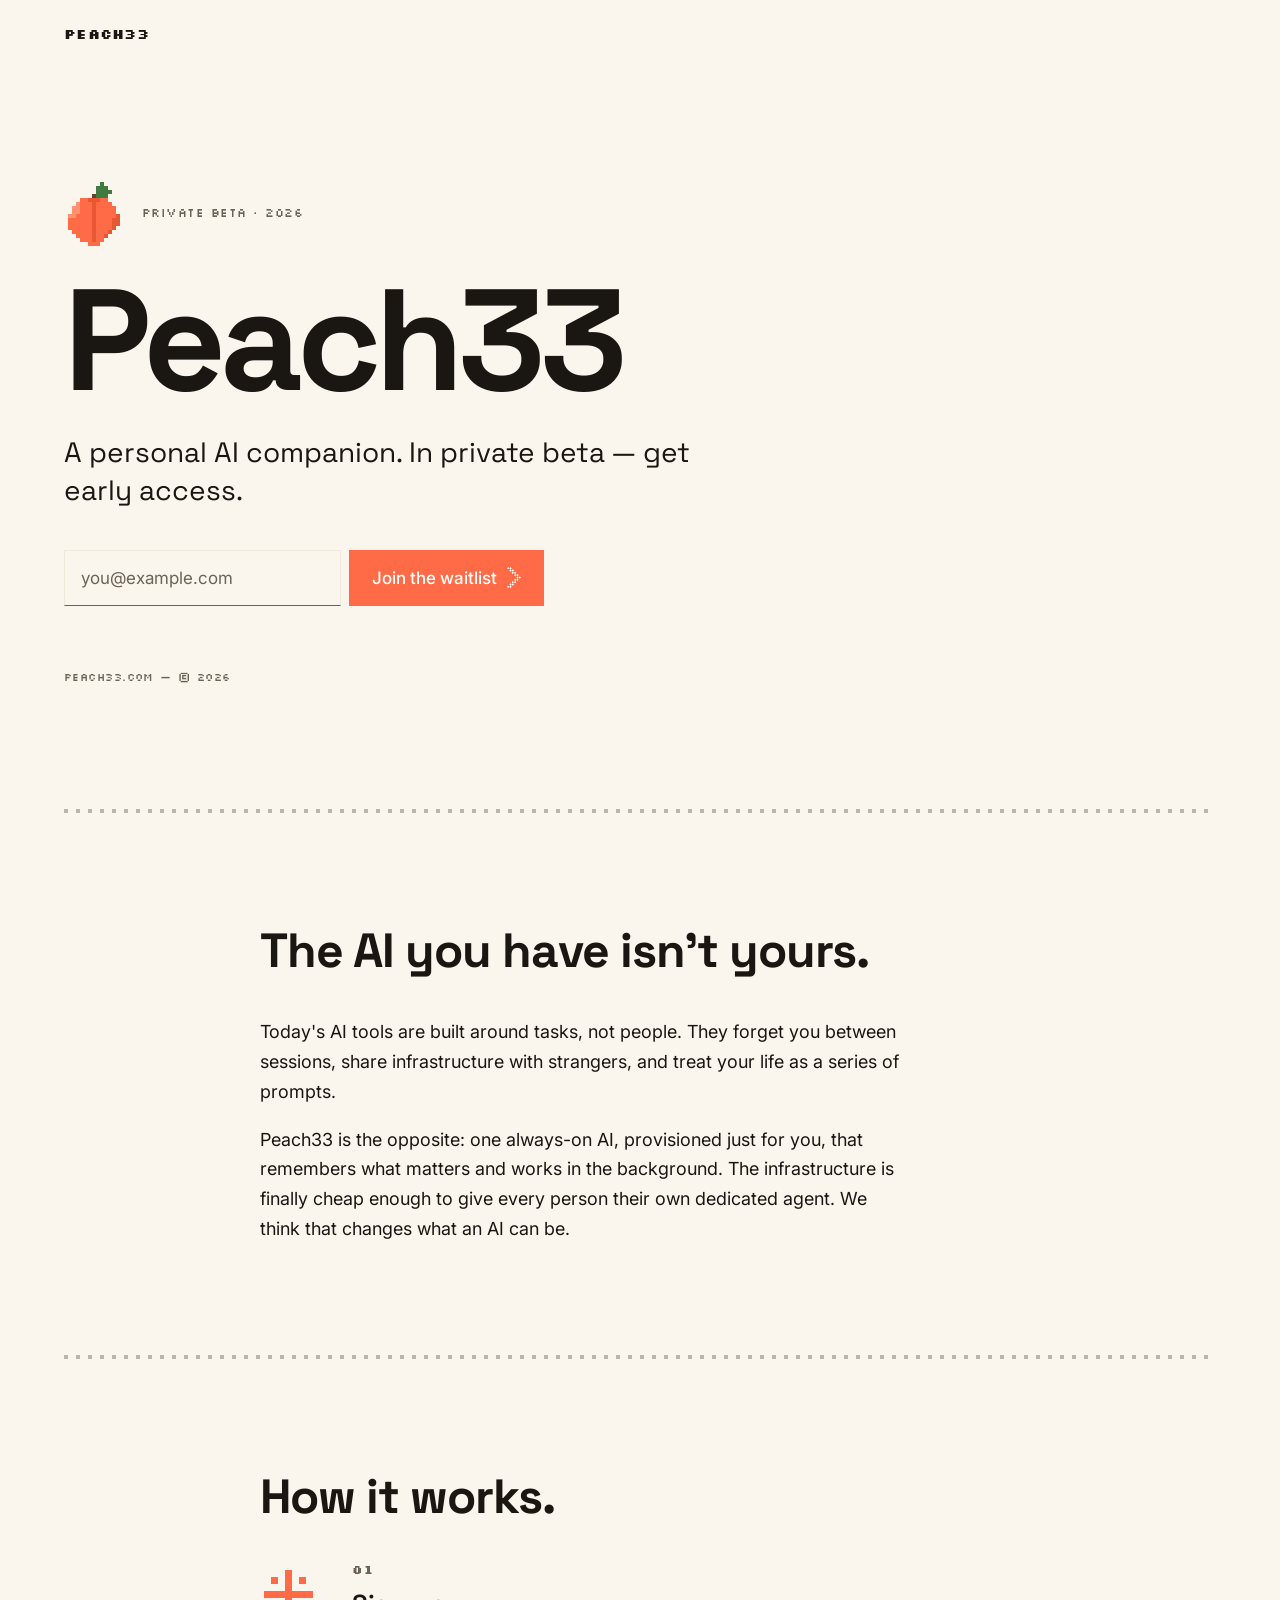
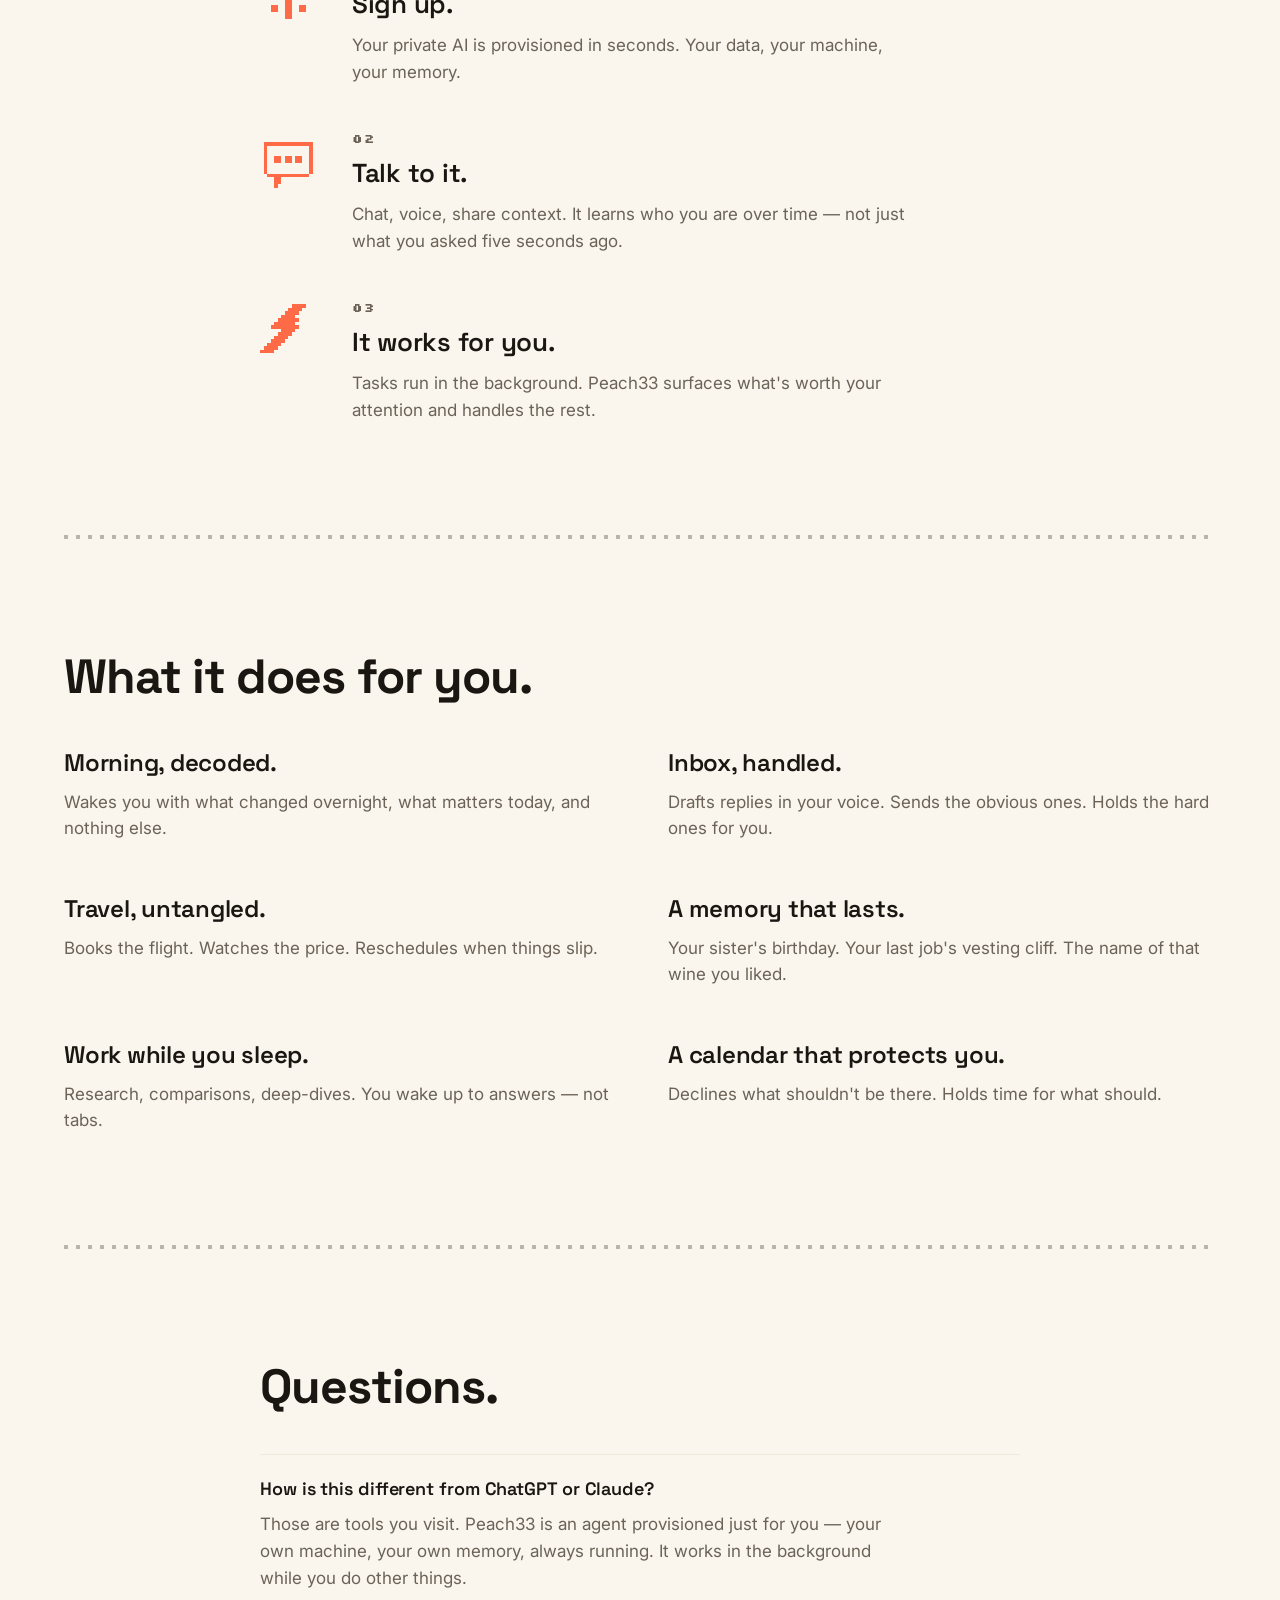
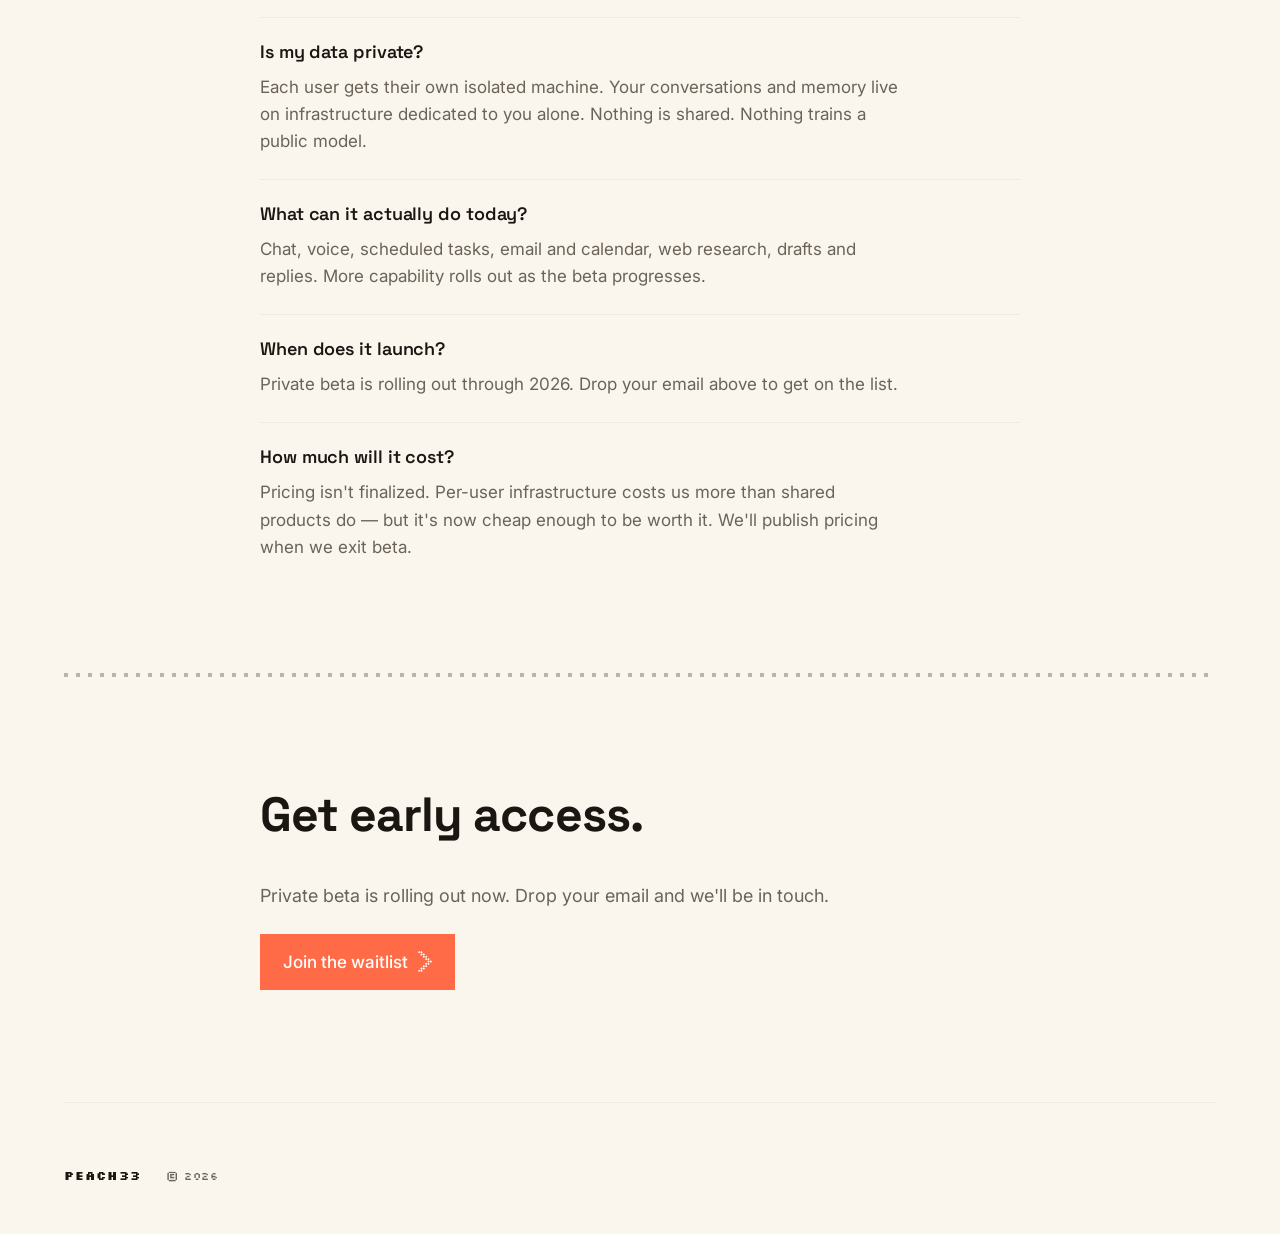
==== index.html @ 0fef7462 "logo change" ====
<!doctype html>
<html lang="en">
<head>
  <meta charset="utf-8">
  <meta name="viewport" content="width=device-width, initial-scale=1, viewport-fit=cover">
  <title>Peach33 — A personal AI companion</title>
  <meta name="description" content="Peach33 is a personal AI companion. One always-on AI, provisioned just for you. In private beta.">
  <meta property="og:title" content="Peach33">
  <meta property="og:description" content="A personal AI companion. In private beta — get early access.">
  <meta property="og:url" content="https://peach33.com">
  <meta property="og:type" content="website">
  <meta name="theme-color" content="#FAF6EE">
  <link rel="icon" href="favicon.svg?v=2" type="image/svg+xml">

  <link rel="preconnect" href="https://fonts.googleapis.com">
  <link rel="preconnect" href="https://fonts.gstatic.com" crossorigin>
  <link rel="stylesheet" href="https://fonts.googleapis.com/css2?family=Inter:wght@400;500;600&family=Silkscreen:wght@400;700&family=Space+Grotesk:wght@400;500;600;700&display=swap">

  <link rel="stylesheet" href="styles.css">
</head>
<body>
  <header class="nav">
    <a href="/" class="wordmark" aria-label="Peach33 home">Peach33</a>
  </header>

  <main>
    <section class="hero">
      <div class="hero-mark">
        <svg class="pixel-peach" viewBox="0 0 16 16" aria-hidden="true" focusable="false" shape-rendering="crispEdges">
          <g fill="#3F7A3F">
            <rect x="9" y="0" width="1" height="1"/>
            <rect x="8" y="1" width="3" height="1"/>
            <rect x="8" y="2" width="4" height="1"/>
            <rect x="8" y="3" width="3" height="1"/>
          </g>
          <rect x="7" y="3" width="1" height="1" fill="#6B3E2B"/>
          <g fill="#FF6B47">
            <rect x="4" y="4" width="2" height="1"/>
            <rect x="9" y="4" width="2" height="1"/>
            <rect x="4" y="5" width="3" height="1"/>
            <rect x="8" y="5" width="4" height="1"/>
            <rect x="4" y="6" width="3" height="1"/>
            <rect x="8" y="6" width="5" height="1"/>
            <rect x="4" y="7" width="3" height="1"/>
            <rect x="8" y="7" width="5" height="1"/>
            <rect x="3" y="8" width="4" height="1"/>
            <rect x="8" y="8" width="5" height="1"/>
            <rect x="1" y="9" width="6" height="1"/>
            <rect x="8" y="9" width="4" height="1"/>
            <rect x="1" y="10" width="6" height="1"/>
            <rect x="8" y="10" width="4" height="1"/>
            <rect x="1" y="11" width="6" height="1"/>
            <rect x="8" y="11" width="4" height="1"/>
            <rect x="2" y="12" width="5" height="1"/>
            <rect x="8" y="12" width="3" height="1"/>
            <rect x="3" y="13" width="4" height="1"/>
            <rect x="8" y="13" width="2" height="1"/>
            <rect x="4" y="14" width="3" height="1"/>
            <rect x="8" y="14" width="2" height="1"/>
            <rect x="6" y="15" width="3" height="1"/>
          </g>
          <g fill="#FF9171">
            <rect x="3" y="5" width="1" height="1"/>
            <rect x="2" y="6" width="2" height="1"/>
            <rect x="2" y="7" width="2" height="1"/>
            <rect x="1" y="8" width="2" height="1"/>
          </g>
          <g fill="#E85734">
            <rect x="6" y="4" width="3" height="1"/>
            <rect x="7" y="5" width="1" height="10"/>
            <rect x="13" y="8" width="1" height="1"/>
            <rect x="12" y="9" width="2" height="2"/>
            <rect x="12" y="11" width="1" height="1"/>
            <rect x="11" y="12" width="1" height="1"/>
            <rect x="10" y="13" width="1" height="1"/>
          </g>
        </svg>
        <span class="hero-eyebrow">Private Beta · 2026</span>
      </div>
      <h1 class="brand">Peach33</h1>
      <p class="hero-sub">A personal AI companion. In private beta — get early access.</p>

      <form id="waitlist" class="waitlist" action="https://formspree.io/f/xbdwdjdj" method="POST">
        <label class="visually-hidden" for="email">Email address</label>
        <input id="email" name="email" type="email" required autocomplete="email" placeholder="you@example.com">
        <input type="text" name="_gotcha" tabindex="-1" autocomplete="off" class="visually-hidden" aria-hidden="true">
        <input type="hidden" name="_subject" value="New Peach33 waitlist signup">
        <button type="submit">Join the waitlist <svg class="pixel-arrow" viewBox="0 0 6 9" aria-hidden="true" focusable="false"><defs><polygon id="pa-d" points="0.5,0 1,0.5 0.5,1 0,0.5" fill="currentColor"/></defs><use href="#pa-d"/><use href="#pa-d" x="1"/><use href="#pa-d" x="1" y="1"/><use href="#pa-d" x="2" y="1"/><use href="#pa-d" x="2" y="2"/><use href="#pa-d" x="3" y="2"/><use href="#pa-d" x="3" y="3"/><use href="#pa-d" x="4" y="3"/><use href="#pa-d" x="4" y="4"/><use href="#pa-d" x="5" y="4"/><use href="#pa-d" x="3" y="5"/><use href="#pa-d" x="4" y="5"/><use href="#pa-d" x="2" y="6"/><use href="#pa-d" x="3" y="6"/><use href="#pa-d" x="1" y="7"/><use href="#pa-d" x="2" y="7"/><use href="#pa-d" y="8"/><use href="#pa-d" x="1" y="8"/></svg></button>
      </form>
      <p id="waitlist-status" class="waitlist-status" role="status" aria-live="polite"></p>

      <p class="hero-meta">peach33.com — © 2026</p>
    </section>

    <hr class="divider">

    <section class="why">
      <h2>The AI you have isn't yours.</h2>
      <p>
        Today's AI tools are built around tasks, not people. They forget you between sessions,
        share infrastructure with strangers, and treat your life as a series of prompts.
      </p>
      <p>
        Peach33 is the opposite: one always-on AI, provisioned just for you, that remembers
        what matters and works in the background. The infrastructure is finally cheap enough
        to give every person their own dedicated agent. We think that changes what an AI can be.
      </p>
    </section>

    <hr class="divider">

    <section class="how">
      <h2>How it works.</h2>
      <ol class="steps">
        <li>
          <svg class="step-icon" viewBox="0 0 16 16" aria-hidden="true" focusable="false" shape-rendering="crispEdges">
            <g fill="#FF6B47">
              <rect x="7" y="1" width="2" height="14"/>
              <rect x="1" y="7" width="14" height="2"/>
              <rect x="3" y="3" width="2" height="2"/>
              <rect x="11" y="3" width="2" height="2"/>
              <rect x="3" y="11" width="2" height="2"/>
              <rect x="11" y="11" width="2" height="2"/>
            </g>
          </svg>
          <span class="step-num">01</span>
          <h3>Sign up.</h3>
          <p>Your private AI is provisioned in seconds. Your data, your machine, your memory.</p>
        </li>
        <li>
          <svg class="step-icon" viewBox="0 0 16 16" aria-hidden="true" focusable="false" shape-rendering="crispEdges">
            <g fill="#FF6B47">
              <rect x="1" y="2" width="14" height="1"/>
              <rect x="1" y="3" width="1" height="8"/>
              <rect x="14" y="3" width="1" height="8"/>
              <rect x="2" y="11" width="12" height="1"/>
              <rect x="4" y="12" width="2" height="2"/>
              <rect x="4" y="14" width="1" height="1"/>
              <rect x="4" y="6" width="2" height="2"/>
              <rect x="7" y="6" width="2" height="2"/>
              <rect x="10" y="6" width="2" height="2"/>
            </g>
          </svg>
          <span class="step-num">02</span>
          <h3>Talk to it.</h3>
          <p>Chat, voice, share context. It learns who you are over time — not just what you asked five seconds ago.</p>
        </li>
        <li>
          <svg class="step-icon" viewBox="0 0 16 16" aria-hidden="true" focusable="false" shape-rendering="crispEdges">
            <g fill="#FF6B47">
              <rect x="9" y="0" width="4" height="1"/>
              <rect x="8" y="1" width="4" height="1"/>
              <rect x="7" y="2" width="4" height="1"/>
              <rect x="6" y="3" width="4" height="1"/>
              <rect x="5" y="4" width="6" height="1"/>
              <rect x="4" y="5" width="6" height="1"/>
              <rect x="3" y="6" width="8" height="1"/>
              <rect x="6" y="7" width="4" height="1"/>
              <rect x="5" y="8" width="4" height="1"/>
              <rect x="4" y="9" width="4" height="1"/>
              <rect x="3" y="10" width="4" height="1"/>
              <rect x="2" y="11" width="4" height="1"/>
              <rect x="1" y="12" width="4" height="1"/>
              <rect x="0" y="13" width="4" height="1"/>
            </g>
          </svg>
          <span class="step-num">03</span>
          <h3>It works for you.</h3>
          <p>Tasks run in the background. Peach33 surfaces what's worth your attention and handles the rest.</p>
        </li>
      </ol>
    </section>

    <hr class="divider">

    <section class="cases">
      <h2>What it does for you.</h2>
      <ul class="case-grid">
        <li>
          <h3>Morning, decoded.</h3>
          <p>Wakes you with what changed overnight, what matters today, and nothing else.</p>
        </li>
        <li>
          <h3>Inbox, handled.</h3>
          <p>Drafts replies in your voice. Sends the obvious ones. Holds the hard ones for you.</p>
        </li>
        <li>
          <h3>Travel, untangled.</h3>
          <p>Books the flight. Watches the price. Reschedules when things slip.</p>
        </li>
        <li>
          <h3>A memory that lasts.</h3>
          <p>Your sister's birthday. Your last job's vesting cliff. The name of that wine you liked.</p>
        </li>
        <li>
          <h3>Work while you sleep.</h3>
          <p>Research, comparisons, deep-dives. You wake up to answers — not tabs.</p>
        </li>
        <li>
          <h3>A calendar that protects you.</h3>
          <p>Declines what shouldn't be there. Holds time for what should.</p>
        </li>
      </ul>
    </section>

    <hr class="divider">

    <section class="faq">
      <h2>Questions.</h2>
      <dl class="faq-list">
        <div class="faq-item">
          <dt>How is this different from ChatGPT or Claude?</dt>
          <dd>Those are tools you visit. Peach33 is an agent provisioned just for you — your own machine, your own memory, always running. It works in the background while you do other things.</dd>
        </div>
        <div class="faq-item">
          <dt>Is my data private?</dt>
          <dd>Each user gets their own isolated machine. Your conversations and memory live on infrastructure dedicated to you alone. Nothing is shared. Nothing trains a public model.</dd>
        </div>
        <div class="faq-item">
          <dt>What can it actually do today?</dt>
          <dd>Chat, voice, scheduled tasks, email and calendar, web research, drafts and replies. More capability rolls out as the beta progresses.</dd>
        </div>
        <div class="faq-item">
          <dt>When does it launch?</dt>
          <dd>Private beta is rolling out through 2026. Drop your email above to get on the list.</dd>
        </div>
        <div class="faq-item">
          <dt>How much will it cost?</dt>
          <dd>Pricing isn't finalized. Per-user infrastructure costs us more than shared products do — but it's now cheap enough to be worth it. We'll publish pricing when we exit beta.</dd>
        </div>
      </dl>
    </section>

    <hr class="divider">

    <section class="closing">
      <h2>Get early access.</h2>
      <p>Private beta is rolling out now. Drop your email and we'll be in touch.</p>
      <a href="#waitlist" class="closing-cta">Join the waitlist <svg class="pixel-arrow" viewBox="0 0 6 9" aria-hidden="true" focusable="false"><defs><polygon id="pa-d" points="0.5,0 1,0.5 0.5,1 0,0.5" fill="currentColor"/></defs><use href="#pa-d"/><use href="#pa-d" x="1"/><use href="#pa-d" x="1" y="1"/><use href="#pa-d" x="2" y="1"/><use href="#pa-d" x="2" y="2"/><use href="#pa-d" x="3" y="2"/><use href="#pa-d" x="3" y="3"/><use href="#pa-d" x="4" y="3"/><use href="#pa-d" x="4" y="4"/><use href="#pa-d" x="5" y="4"/><use href="#pa-d" x="3" y="5"/><use href="#pa-d" x="4" y="5"/><use href="#pa-d" x="2" y="6"/><use href="#pa-d" x="3" y="6"/><use href="#pa-d" x="1" y="7"/><use href="#pa-d" x="2" y="7"/><use href="#pa-d" y="8"/><use href="#pa-d" x="1" y="8"/></svg></a>
    </section>
  </main>

  <footer class="foot">
    <span class="foot-mark">Peach33</span>
    <span class="foot-copy">© 2026</span>
  </footer>

  <script>
    (function () {
      var form = document.getElementById('waitlist');
      var status = document.getElementById('waitlist-status');
      if (!form) return;
      var button = form.querySelector('button[type="submit"]');
      var buttonLabel = button ? button.innerHTML : '';

      function lock() {
        if (!button) return;
        button.disabled = true;
        button.textContent = 'Joining…';
      }
      function unlock() {
        if (!button) return;
        button.disabled = false;
        button.innerHTML = buttonLabel;
      }
      function showError(msg) {
        status.textContent = msg;
        status.classList.remove('ok');
        status.classList.add('err');
        unlock();
      }

      form.addEventListener('submit', function (e) {
        if (form.action.indexOf('REPLACE_ME') !== -1) {
          // Formspree endpoint not yet wired — fall through to native submit so dev sees the placeholder.
          return;
        }
        if (button && button.disabled) {
          e.preventDefault();
          return;
        }
        e.preventDefault();
        var data = new FormData(form);
        status.textContent = '';
        status.classList.remove('ok', 'err');
        lock();

        fetch(form.action, {
          method: 'POST',
          body: data,
          headers: { 'Accept': 'application/json' }
        }).then(function (res) {
          if (res.ok) {
            form.reset();
            form.style.display = 'none';
            status.textContent = "You're on the list. We'll be in touch.";
            status.classList.add('ok');
            // leave button disabled — form is hidden anyway
          } else {
            res.json().then(function (body) {
              var msg = (body && body.errors && body.errors[0] && body.errors[0].message) || 'Something went wrong. Try again?';
              showError(msg);
            }).catch(function () {
              showError('Something went wrong. Try again?');
            });
          }
        }).catch(function () {
          showError('Network hiccup. Try again?');
        });
      });
    })();
  </script>
</body>
</html>
---- styles.css ----
:root {
  --bg: #FAF6EE;
  --surface: #F1EADC;
  --text: #1A1612;
  --muted: #6B6358;
  --accent: #FF6B47;
  --accent-hover: #E85734;
  --max: 760px;
  --max-hero: 1280px;
  --rhythm: 112px;
  --rhythm-mobile: 64px;
  --display: "Space Grotesk", system-ui, -apple-system, "Segoe UI", Roboto, sans-serif;
  --sans: "Inter", system-ui, -apple-system, "Segoe UI", Roboto, sans-serif;
  --pixel: "Silkscreen", ui-monospace, "SFMono-Regular", Menlo, monospace;
}

* { box-sizing: border-box; }

html { scroll-behavior: smooth; }

html, body {
  margin: 0;
  padding: 0;
  background: var(--bg);
  color: var(--text);
  font-family: var(--sans);
  font-size: 17px;
  line-height: 1.55;
  -webkit-font-smoothing: antialiased;
  -moz-osx-font-smoothing: grayscale;
}

@media (prefers-reduced-motion: reduce) {
  html { scroll-behavior: auto; }
}

body {
  padding: 0 24px;
}

a { color: var(--text); text-decoration: none; }
a:hover { color: var(--accent); }

.visually-hidden {
  position: absolute !important;
  width: 1px; height: 1px;
  padding: 0; margin: -1px;
  overflow: hidden;
  clip: rect(0,0,0,0);
  white-space: nowrap;
  border: 0;
}

/* Nav */
.nav {
  max-width: var(--max-hero);
  margin: 0 auto;
  padding: 24px 0;
  display: flex;
  justify-content: space-between;
  align-items: center;
}
.wordmark {
  font-family: var(--pixel);
  font-weight: 700;
  font-size: 14px;
  letter-spacing: 0.02em;
  text-transform: uppercase;
}
.nav-cta {
  font-size: 14px;
  color: var(--muted);
  border-bottom: 1px solid transparent;
  padding-bottom: 2px;
  transition: border-color .15s ease, color .15s ease;
}
.nav-cta:hover {
  color: var(--accent);
  border-bottom-color: var(--accent);
}

/* Hero */
.hero {
  max-width: var(--max-hero);
  margin: 0 auto;
  padding: var(--rhythm-mobile) 0 var(--rhythm-mobile);
  text-align: left;
}
.hero-mark {
  display: flex;
  align-items: center;
  gap: 14px;
  margin: 0 0 28px;
}
.pixel-peach {
  width: 56px;
  height: 56px;
  image-rendering: pixelated;
  image-rendering: -moz-crisp-edges;
  image-rendering: crisp-edges;
  flex: 0 0 auto;
}
.hero-eyebrow {
  font-family: var(--pixel);
  font-size: 12px;
  letter-spacing: 0.04em;
  color: var(--muted);
  text-transform: uppercase;
}
.brand {
  font-family: var(--display);
  font-weight: 700;
  font-size: clamp(64px, 14vw, 144px);
  line-height: 0.92;
  letter-spacing: -0.04em;
  margin: 0 0 28px;
}
.hero-sub {
  font-family: var(--display);
  font-weight: 400;
  font-size: clamp(20px, 2.4vw, 28px);
  line-height: 1.35;
  color: var(--text);
  max-width: 640px;
  margin: 0 0 40px;
}
.hero-meta {
  margin-top: 24px;
  color: var(--muted);
  font-family: var(--pixel);
  font-size: 11px;
  letter-spacing: 0.04em;
  text-transform: uppercase;
}

/* Form */
.waitlist {
  display: flex;
  gap: 8px;
  max-width: 480px;
  flex-wrap: wrap;
}
.waitlist input[type="email"] {
  flex: 1 1 240px;
  min-width: 0;
  background: var(--bg);
  border: 1px solid var(--surface);
  border-bottom-color: var(--muted);
  border-radius: 0;
  padding: 14px 16px;
  font: inherit;
  color: var(--text);
  transition: border-color .15s ease, background .15s ease;
}
.waitlist input[type="email"]:focus {
  outline: none;
  border-color: var(--accent);
  background: #fff;
}
.waitlist input[type="email"]::placeholder {
  color: var(--muted);
}
.waitlist button {
  background: var(--accent);
  color: #fff;
  border: 1px solid var(--accent);
  padding: 14px 22px;
  font: inherit;
  font-weight: 500;
  cursor: pointer;
  display: inline-flex;
  align-items: center;
  gap: 10px;
  transition: background .15s ease, border-color .15s ease;
}
.pixel-arrow {
  width: 14px;
  height: 21px;
  flex: 0 0 auto;
  transition: transform .15s ease;
}
.waitlist button:hover .pixel-arrow,
.closing-cta:hover .pixel-arrow {
  transform: translateX(2px);
}
.waitlist button:hover {
  background: var(--accent-hover);
  border-color: var(--accent-hover);
}
.waitlist button:disabled,
.waitlist button[disabled] {
  background: var(--muted);
  border-color: var(--muted);
  cursor: not-allowed;
  opacity: 0.85;
}
.waitlist-status {
  margin: 16px 0 0;
  font-size: 15px;
  min-height: 1.5em;
}
.waitlist-status.ok { color: var(--accent); }
.waitlist-status.err { color: #B23A1F; }

/* Divider — pixel dotted line */
.divider {
  max-width: var(--max-hero);
  margin: 0 auto;
  border: 0;
  height: 4px;
  background-image: linear-gradient(
    to right,
    var(--muted) 0,
    var(--muted) 4px,
    transparent 4px,
    transparent 12px
  );
  background-size: 12px 4px;
  background-repeat: repeat-x;
  background-position: left center;
  opacity: 0.45;
}

/* Sections */
.why,
.how,
.faq,
.closing {
  max-width: var(--max);
  margin: 0 auto;
  padding: var(--rhythm-mobile) 0;
}
.cases {
  max-width: var(--max-hero);
  margin: 0 auto;
  padding: var(--rhythm-mobile) 0;
}
.why h2,
.how h2,
.cases h2,
.faq h2,
.closing h2 {
  font-family: var(--display);
  font-weight: 700;
  font-size: clamp(30px, 4.6vw, 48px);
  line-height: 1.1;
  letter-spacing: -0.02em;
  margin: 0 0 40px;
}
.why p {
  font-size: 18px;
  line-height: 1.65;
  margin: 0 0 18px;
  max-width: 640px;
}
.why p:last-child { margin-bottom: 0; }

/* How it works steps */
.steps {
  list-style: none;
  margin: 0;
  padding: 0;
  display: grid;
  grid-template-columns: 1fr;
  gap: 48px;
}
.steps li {
  display: grid;
  grid-template-columns: 56px 1fr;
  column-gap: 24px;
  row-gap: 8px;
  align-items: start;
}
.step-icon {
  width: 48px;
  height: 48px;
  image-rendering: pixelated;
  image-rendering: -moz-crisp-edges;
  image-rendering: crisp-edges;
  grid-row: 1 / span 3;
  margin-top: 2px;
}
.step-num {
  font-family: var(--pixel);
  font-weight: 700;
  color: var(--muted);
  font-size: 12px;
  line-height: 1;
  letter-spacing: 0.06em;
  text-transform: uppercase;
}
.steps h3 {
  font-family: var(--display);
  font-weight: 600;
  font-size: clamp(20px, 2.4vw, 26px);
  margin: 0;
  letter-spacing: -0.01em;
}
.steps p {
  margin: 0;
  color: var(--muted);
  font-size: 17px;
  line-height: 1.55;
  max-width: 560px;
}

/* Use cases */
.case-grid {
  list-style: none;
  margin: 0;
  padding: 0;
  display: grid;
  grid-template-columns: 1fr;
  gap: 36px;
}
.case-grid h3 {
  font-family: var(--display);
  font-weight: 600;
  font-size: clamp(20px, 2vw, 24px);
  margin: 0 0 8px;
  letter-spacing: -0.01em;
}
.case-grid p {
  margin: 0;
  color: var(--muted);
  font-size: 17px;
  line-height: 1.55;
}

/* FAQ */
.faq-list {
  margin: 0;
  padding: 0;
  display: grid;
  gap: 24px;
}
.faq-item {
  border-top: 1px solid var(--surface);
  padding-top: 20px;
}
.faq-item dt {
  font-family: var(--display);
  font-weight: 600;
  font-size: 18px;
  letter-spacing: -0.005em;
  margin: 0 0 8px;
}
.faq-item dd {
  margin: 0;
  color: var(--muted);
  font-size: 17px;
  line-height: 1.6;
  max-width: 640px;
}

/* Closing */
.closing p {
  color: var(--muted);
  font-size: 18px;
  margin: 0 0 24px;
}
.closing-cta {
  display: inline-flex;
  align-items: center;
  gap: 10px;
  color: #fff;
  background: var(--accent);
  padding: 14px 22px;
  font: inherit;
  font-weight: 500;
  border: 1px solid var(--accent);
  transition: background .15s ease, border-color .15s ease;
}
.closing-cta:hover {
  background: var(--accent-hover);
  border-color: var(--accent-hover);
  color: var(--bg);
}

/* Footer */
.foot {
  max-width: var(--max-hero);
  margin: 0 auto;
  padding: 48px 0 40px;
  display: flex;
  flex-wrap: wrap;
  align-items: baseline;
  gap: 8px 24px;
  font-size: 14px;
  color: var(--muted);
  border-top: 1px solid var(--surface);
}
.foot-mark {
  font-family: var(--pixel);
  font-weight: 700;
  font-size: 12px;
  letter-spacing: 0.03em;
  text-transform: uppercase;
  color: var(--text);
}
.foot-copy {
  font-family: var(--pixel);
  font-size: 11px;
  letter-spacing: 0.04em;
  text-transform: uppercase;
}
.foot-link { margin-left: auto; }

/* Mobile tightening */
@media (max-width: 480px) {
  body { padding: 0 18px; }
  .hero-mark { gap: 10px; }
  .pixel-peach { width: 44px; height: 44px; }
  .nav { padding: 18px 0; }
  .steps li {
    grid-template-columns: 44px 1fr;
    column-gap: 16px;
  }
  .step-icon { width: 36px; height: 36px; }
  .waitlist { gap: 10px; }
  .waitlist input[type="email"],
  .waitlist button { width: 100%; flex: 1 1 100%; }
}

/* Tablet / Desktop */
@media (min-width: 720px) {
  body { padding: 0 48px; }
  .hero { padding: var(--rhythm) 0 var(--rhythm); }
  .why, .how, .cases, .faq, .closing { padding: var(--rhythm) 0; }
  .foot { padding: 64px 0 48px; }
  .pixel-peach { width: 64px; height: 64px; }
  .step-icon { width: 56px; height: 56px; }
  .steps li { grid-template-columns: 64px 1fr; column-gap: 28px; }
  .case-grid { grid-template-columns: 1fr 1fr; gap: 48px 56px; }
}

/* Wide */
@media (min-width: 1024px) {
  body { padding: 0 64px; }
}

@media (min-width: 1440px) {
  body { padding: 0 96px; }
  :root { --rhythm: 144px; }
}
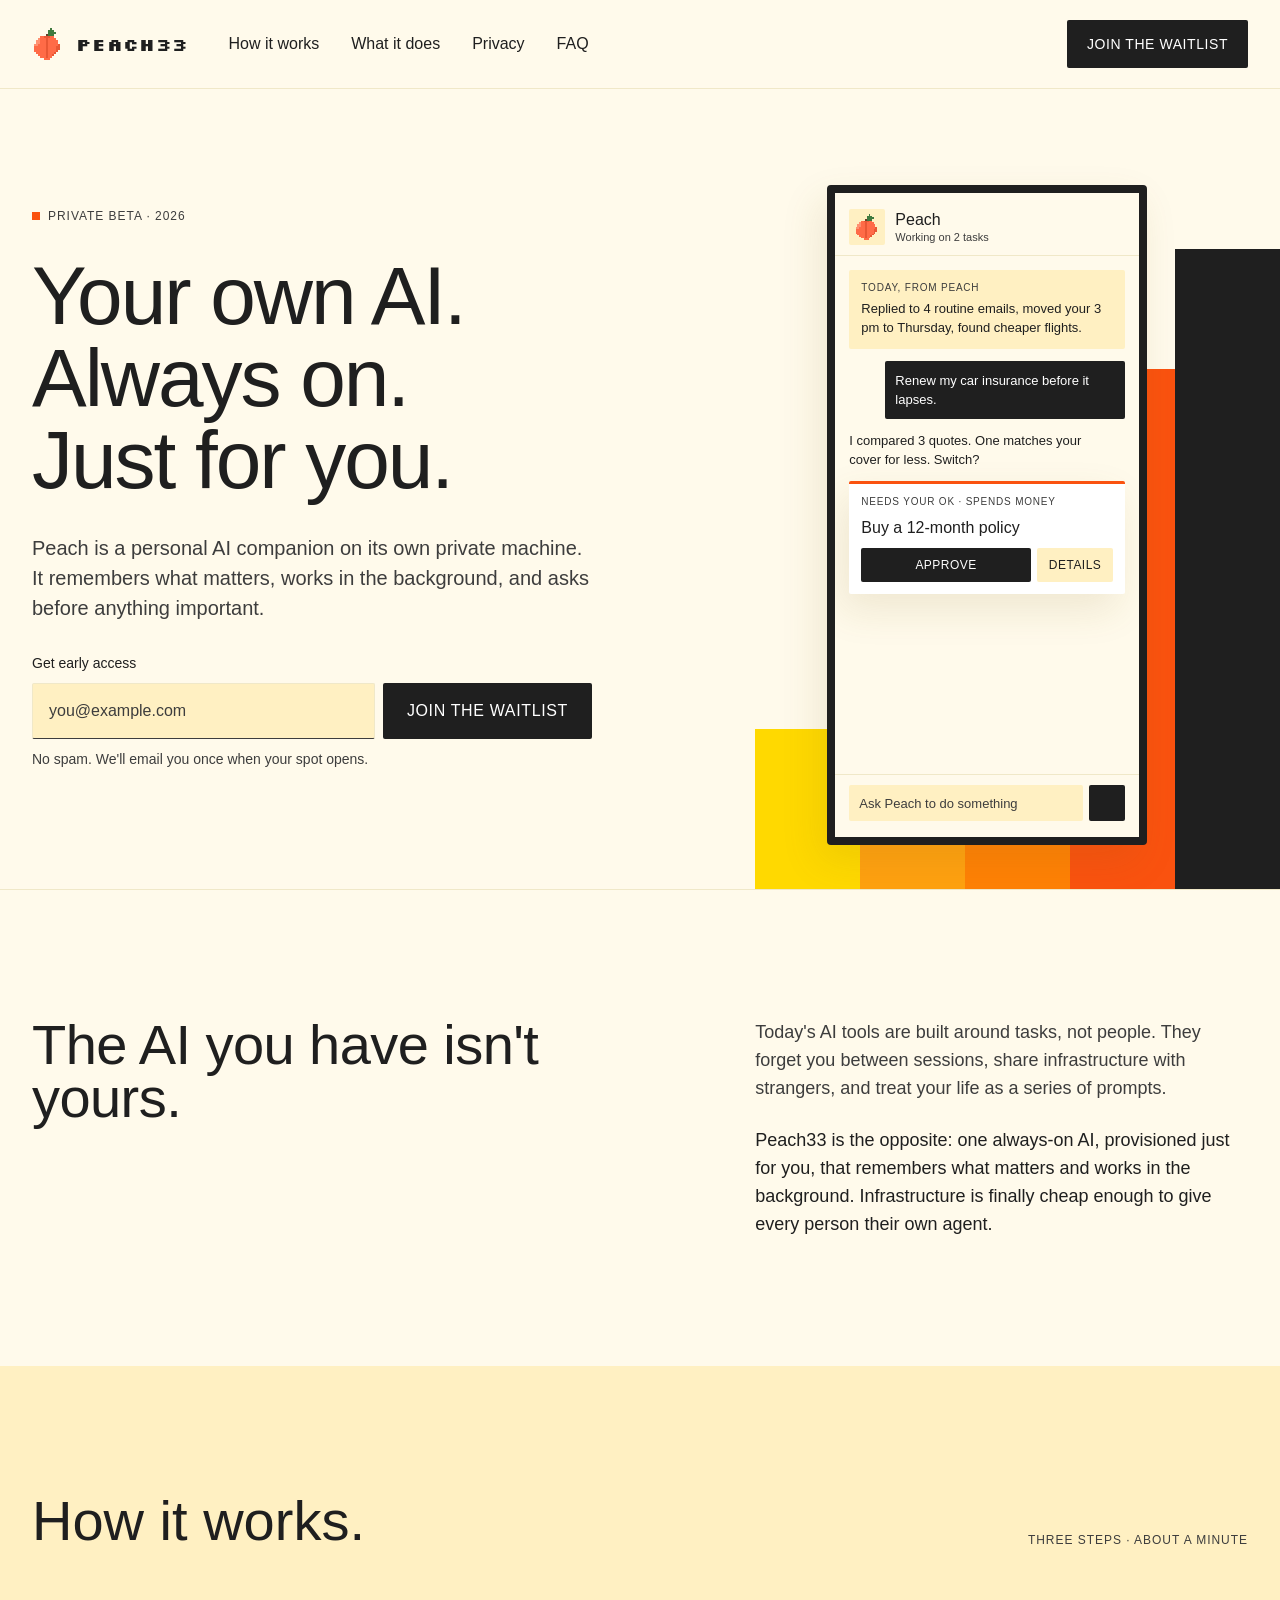
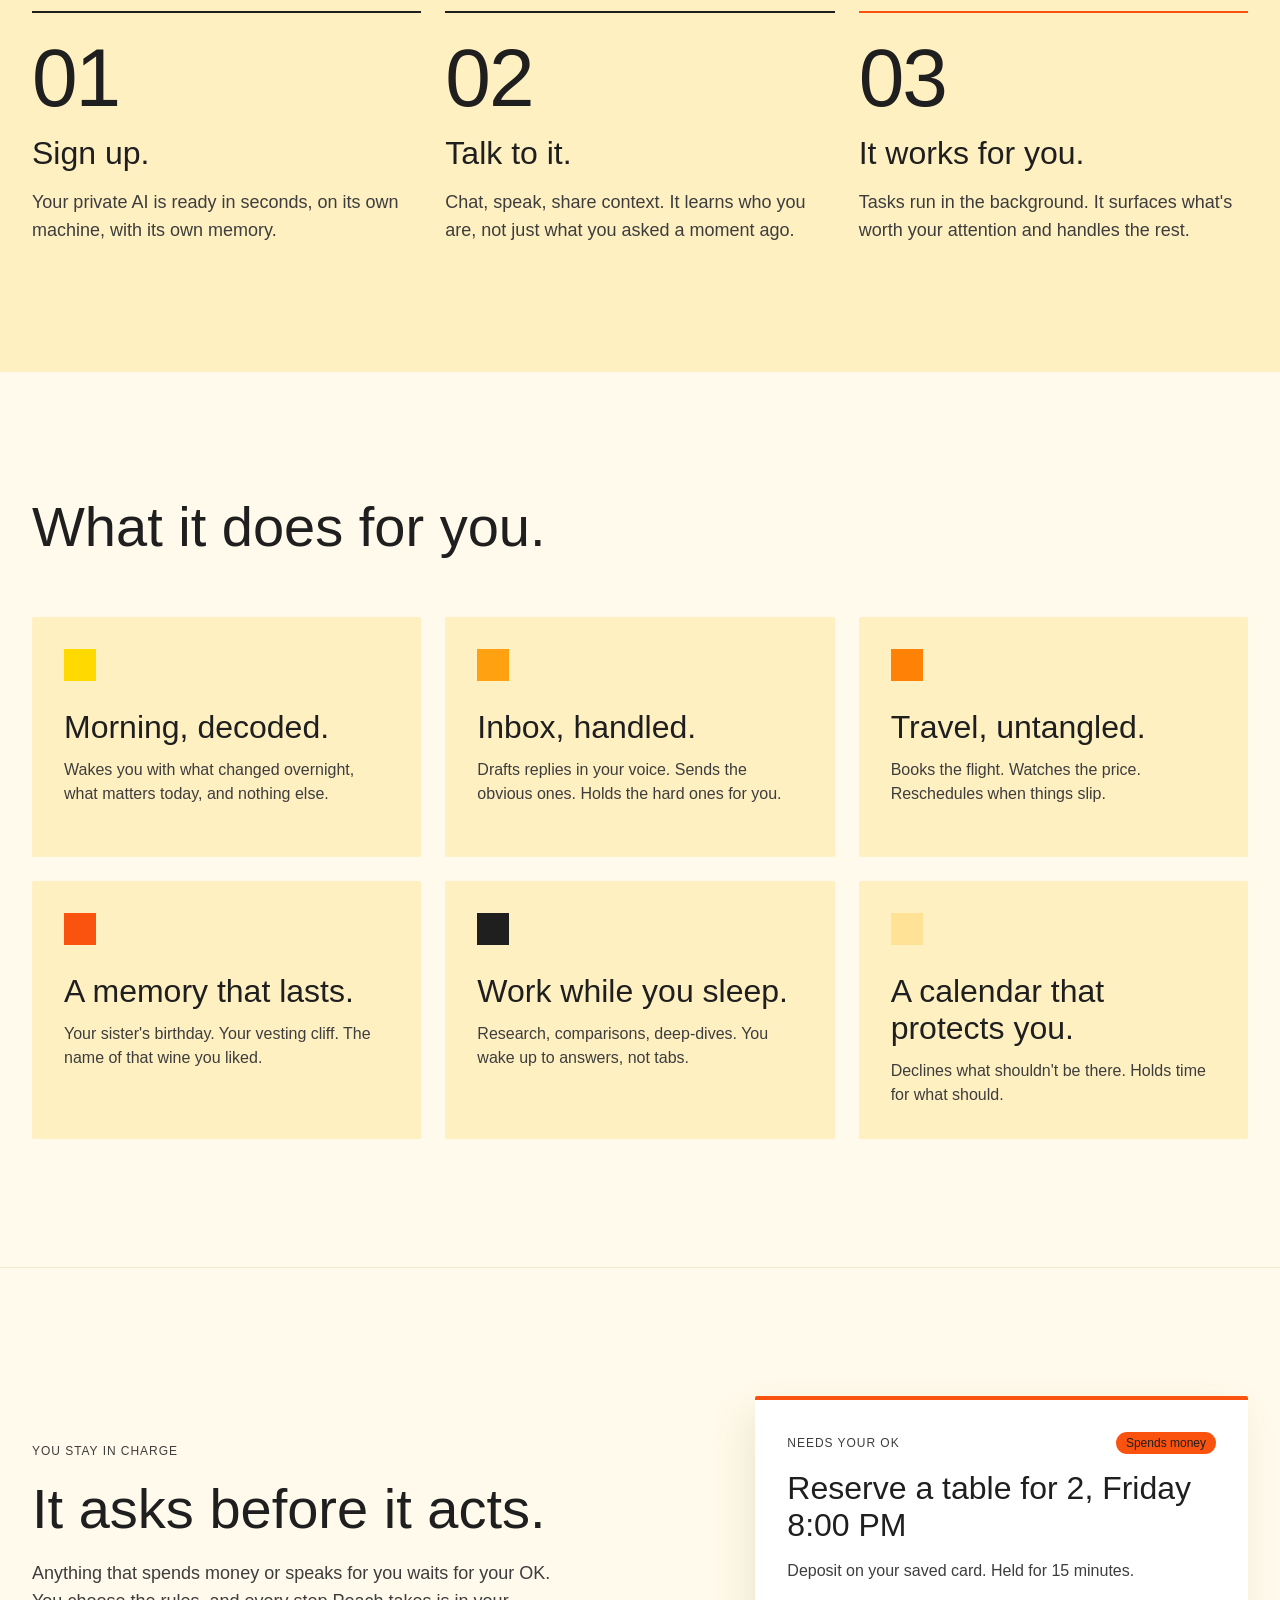
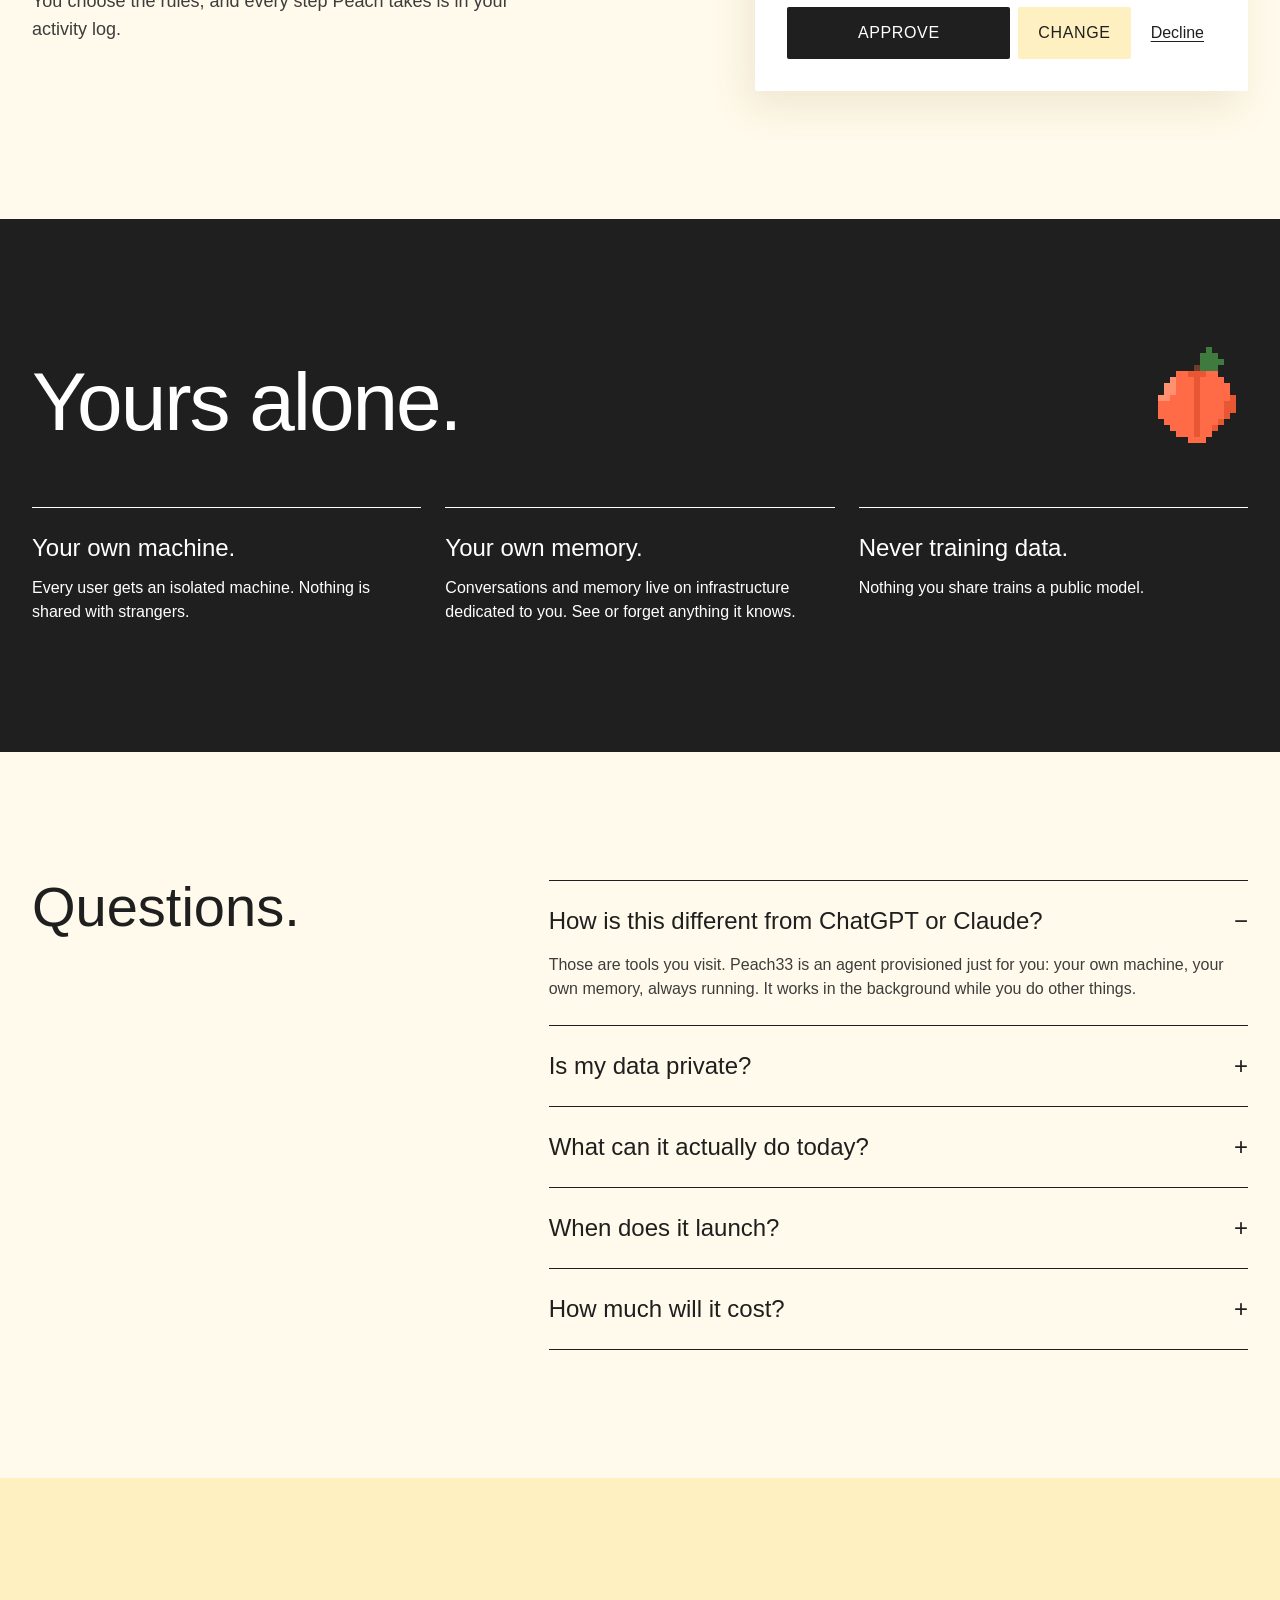
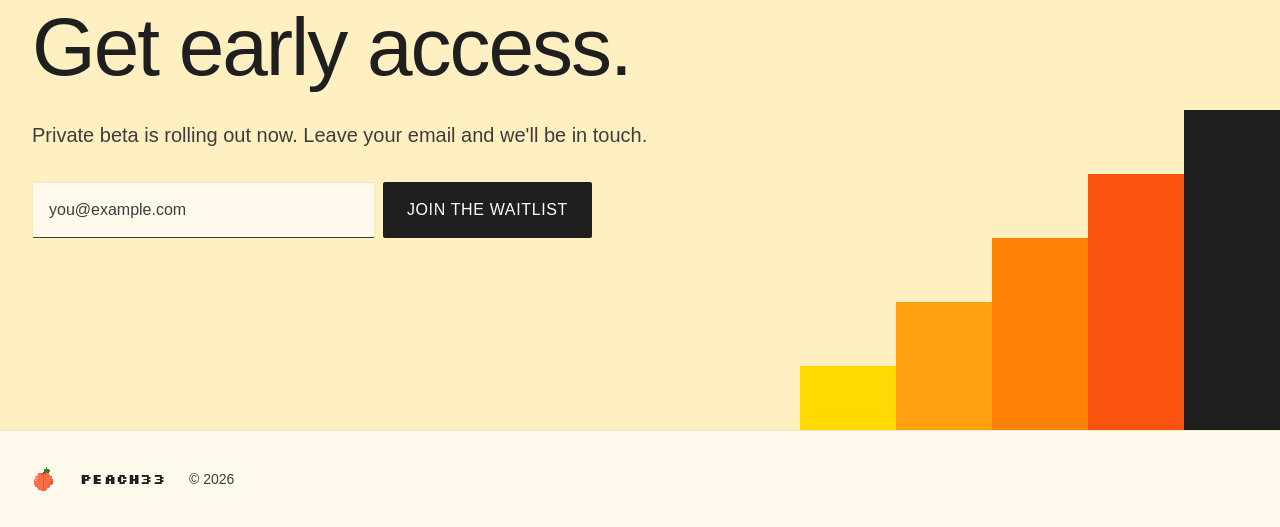
==== commit a1307138: "Redesign landing page from the design handoff - Layout and copy follow the handoff's desktop (1440) " ====
--- a/index.html
+++ b/index.html
@@ -3,312 +3,302 @@
 <head>
   <meta charset="utf-8">
   <meta name="viewport" content="width=device-width, initial-scale=1, viewport-fit=cover">
-  <title>Peach33 — A personal AI companion</title>
-  <meta name="description" content="Peach33 is a personal AI companion. One always-on AI, provisioned just for you. In private beta.">
-  <meta property="og:title" content="Peach33">
-  <meta property="og:description" content="A personal AI companion. In private beta — get early access.">
-  <meta property="og:url" content="https://peach33.com">
+  <title>Peach33 — Your own AI. Always on. Just for you.</title>
+  <meta name="description" content="Peach is a personal AI companion on its own private machine. It remembers what matters, works in the background, and asks before anything important.">
+  <meta property="og:title" content="Peach33 — Your own AI. Always on. Just for you.">
+  <meta property="og:description" content="Peach is a personal AI companion on its own private machine. It remembers what matters, works in the background, and asks before anything important.">
+  <meta property="og:url" content="https://peach33.com/">
   <meta property="og:type" content="website">
-  <meta name="theme-color" content="#FAF6EE">
-  <link rel="icon" href="favicon.svg?v=2" type="image/svg+xml">
-
+  <meta property="og:site_name" content="Peach33">
+  <meta name="theme-color" content="#fffaeb">
+  <link rel="canonical" href="https://peach33.com/">
+  <link rel="icon" href="peach-mark.svg" type="image/svg+xml">
   <link rel="preconnect" href="https://fonts.googleapis.com">
   <link rel="preconnect" href="https://fonts.gstatic.com" crossorigin>
-  <link rel="stylesheet" href="https://fonts.googleapis.com/css2?family=Inter:wght@400;500;600&family=Silkscreen:wght@400;700&family=Space+Grotesk:wght@400;500;600;700&display=swap">
-
+  <link rel="stylesheet" href="https://fonts.googleapis.com/css2?family=Silkscreen:wght@700&amp;display=swap">
+  <link rel="stylesheet" href="tokens.css">
   <link rel="stylesheet" href="styles.css">
+  <script src="script.js" defer></script>
 </head>
 <body>
-  <header class="nav">
-    <a href="/" class="wordmark" aria-label="Peach33 home">Peach33</a>
+  <a class="skip-link" href="#main">Skip to content</a>
+
+  <header id="top" class="site-header">
+    <div class="container header-inner">
+      <a class="brand" href="#top" aria-label="Peach33 home">
+        <img class="brand-mark" src="peach-mark.svg" alt="" width="32" height="32">
+        <span class="wordmark">Peach33</span>
+      </a>
+
+      <button class="menu-toggle" type="button" aria-label="Open navigation" aria-controls="section-nav" aria-expanded="false" hidden>
+        <svg class="menu-icon" width="22" height="22" viewBox="0 0 24 24" fill="none" stroke="currentColor" stroke-width="1.75" stroke-linecap="round" aria-hidden="true" focusable="false">
+          <path d="M4 7h16M4 12h16M4 17h16"/>
+        </svg>
+        <svg class="close-icon" width="22" height="22" viewBox="0 0 24 24" fill="none" stroke="currentColor" stroke-width="1.75" stroke-linecap="round" aria-hidden="true" focusable="false">
+          <path d="m6 6 12 12M6 18 18 6"/>
+        </svg>
+      </button>
+
+      <nav id="section-nav" class="section-nav" aria-label="Main navigation">
+        <a href="#how">How it works</a>
+        <a href="#does">What it does</a>
+        <a href="#privacy">Privacy</a>
+        <a href="#faq">FAQ</a>
+      </nav>
+
+      <a class="button nav-cta" href="#waitlist" aria-label="Join the waitlist">
+        <span class="nav-label-full">Join the waitlist</span>
+        <span class="nav-label-short" aria-hidden="true">Join</span>
+      </a>
+    </div>
   </header>
 
-  <main>
-    <section class="hero">
-      <div class="hero-mark">
-        <svg class="pixel-peach" viewBox="0 0 16 16" aria-hidden="true" focusable="false" shape-rendering="crispEdges">
-          <g fill="#3F7A3F">
-            <rect x="9" y="0" width="1" height="1"/>
-            <rect x="8" y="1" width="3" height="1"/>
-            <rect x="8" y="2" width="4" height="1"/>
-            <rect x="8" y="3" width="3" height="1"/>
-          </g>
-          <rect x="7" y="3" width="1" height="1" fill="#6B3E2B"/>
-          <g fill="#FF6B47">
-            <rect x="4" y="4" width="2" height="1"/>
-            <rect x="9" y="4" width="2" height="1"/>
-            <rect x="4" y="5" width="3" height="1"/>
-            <rect x="8" y="5" width="4" height="1"/>
-            <rect x="4" y="6" width="3" height="1"/>
-            <rect x="8" y="6" width="5" height="1"/>
-            <rect x="4" y="7" width="3" height="1"/>
-            <rect x="8" y="7" width="5" height="1"/>
-            <rect x="3" y="8" width="4" height="1"/>
-            <rect x="8" y="8" width="5" height="1"/>
-            <rect x="1" y="9" width="6" height="1"/>
-            <rect x="8" y="9" width="4" height="1"/>
-            <rect x="1" y="10" width="6" height="1"/>
-            <rect x="8" y="10" width="4" height="1"/>
-            <rect x="1" y="11" width="6" height="1"/>
-            <rect x="8" y="11" width="4" height="1"/>
-            <rect x="2" y="12" width="5" height="1"/>
-            <rect x="8" y="12" width="3" height="1"/>
-            <rect x="3" y="13" width="4" height="1"/>
-            <rect x="8" y="13" width="2" height="1"/>
-            <rect x="4" y="14" width="3" height="1"/>
-            <rect x="8" y="14" width="2" height="1"/>
-            <rect x="6" y="15" width="3" height="1"/>
-          </g>
-          <g fill="#FF9171">
-            <rect x="3" y="5" width="1" height="1"/>
-            <rect x="2" y="6" width="2" height="1"/>
-            <rect x="2" y="7" width="2" height="1"/>
-            <rect x="1" y="8" width="2" height="1"/>
-          </g>
-          <g fill="#E85734">
-            <rect x="6" y="4" width="3" height="1"/>
-            <rect x="7" y="5" width="1" height="10"/>
-            <rect x="13" y="8" width="1" height="1"/>
-            <rect x="12" y="9" width="2" height="2"/>
-            <rect x="12" y="11" width="1" height="1"/>
-            <rect x="11" y="12" width="1" height="1"/>
-            <rect x="10" y="13" width="1" height="1"/>
-          </g>
-        </svg>
-        <span class="hero-eyebrow">Private Beta · 2026</span>
-      </div>
-      <h1 class="brand">Peach33</h1>
-      <p class="hero-sub">A personal AI companion. In private beta — get early access.</p>
-
-      <form id="waitlist" class="waitlist" action="https://formspree.io/f/xbdwdjdj" method="POST">
-        <label class="visually-hidden" for="email">Email address</label>
-        <input id="email" name="email" type="email" required autocomplete="email" placeholder="you@example.com">
-        <input type="text" name="_gotcha" tabindex="-1" autocomplete="off" class="visually-hidden" aria-hidden="true">
-        <input type="hidden" name="_subject" value="New Peach33 waitlist signup">
-        <button type="submit">Join the waitlist <svg class="pixel-arrow" viewBox="0 0 6 9" aria-hidden="true" focusable="false"><defs><polygon id="pa-d" points="0.5,0 1,0.5 0.5,1 0,0.5" fill="currentColor"/></defs><use href="#pa-d"/><use href="#pa-d" x="1"/><use href="#pa-d" x="1" y="1"/><use href="#pa-d" x="2" y="1"/><use href="#pa-d" x="2" y="2"/><use href="#pa-d" x="3" y="2"/><use href="#pa-d" x="3" y="3"/><use href="#pa-d" x="4" y="3"/><use href="#pa-d" x="4" y="4"/><use href="#pa-d" x="5" y="4"/><use href="#pa-d" x="3" y="5"/><use href="#pa-d" x="4" y="5"/><use href="#pa-d" x="2" y="6"/><use href="#pa-d" x="3" y="6"/><use href="#pa-d" x="1" y="7"/><use href="#pa-d" x="2" y="7"/><use href="#pa-d" y="8"/><use href="#pa-d" x="1" y="8"/></svg></button>
-      </form>
-      <p id="waitlist-status" class="waitlist-status" role="status" aria-live="polite"></p>
-
-      <p class="hero-meta">peach33.com — © 2026</p>
-    </section>
-
-    <hr class="divider">
-
-    <section class="why">
-      <h2>The AI you have isn't yours.</h2>
-      <p>
-        Today's AI tools are built around tasks, not people. They forget you between sessions,
-        share infrastructure with strangers, and treat your life as a series of prompts.
-      </p>
-      <p>
-        Peach33 is the opposite: one always-on AI, provisioned just for you, that remembers
-        what matters and works in the background. The infrastructure is finally cheap enough
-        to give every person their own dedicated agent. We think that changes what an AI can be.
-      </p>
-    </section>
-
-    <hr class="divider">
-
-    <section class="how">
-      <h2>How it works.</h2>
-      <ol class="steps">
-        <li>
-          <svg class="step-icon" viewBox="0 0 16 16" aria-hidden="true" focusable="false" shape-rendering="crispEdges">
-            <g fill="#FF6B47">
-              <rect x="7" y="1" width="2" height="14"/>
-              <rect x="1" y="7" width="14" height="2"/>
-              <rect x="3" y="3" width="2" height="2"/>
-              <rect x="11" y="3" width="2" height="2"/>
-              <rect x="3" y="11" width="2" height="2"/>
-              <rect x="11" y="11" width="2" height="2"/>
-            </g>
-          </svg>
-          <span class="step-num">01</span>
-          <h3>Sign up.</h3>
-          <p>Your private AI is provisioned in seconds. Your data, your machine, your memory.</p>
-        </li>
-        <li>
-          <svg class="step-icon" viewBox="0 0 16 16" aria-hidden="true" focusable="false" shape-rendering="crispEdges">
-            <g fill="#FF6B47">
-              <rect x="1" y="2" width="14" height="1"/>
-              <rect x="1" y="3" width="1" height="8"/>
-              <rect x="14" y="3" width="1" height="8"/>
-              <rect x="2" y="11" width="12" height="1"/>
-              <rect x="4" y="12" width="2" height="2"/>
-              <rect x="4" y="14" width="1" height="1"/>
-              <rect x="4" y="6" width="2" height="2"/>
-              <rect x="7" y="6" width="2" height="2"/>
-              <rect x="10" y="6" width="2" height="2"/>
-            </g>
-          </svg>
-          <span class="step-num">02</span>
-          <h3>Talk to it.</h3>
-          <p>Chat, voice, share context. It learns who you are over time — not just what you asked five seconds ago.</p>
-        </li>
-        <li>
-          <svg class="step-icon" viewBox="0 0 16 16" aria-hidden="true" focusable="false" shape-rendering="crispEdges">
-            <g fill="#FF6B47">
-              <rect x="9" y="0" width="4" height="1"/>
-              <rect x="8" y="1" width="4" height="1"/>
-              <rect x="7" y="2" width="4" height="1"/>
-              <rect x="6" y="3" width="4" height="1"/>
-              <rect x="5" y="4" width="6" height="1"/>
-              <rect x="4" y="5" width="6" height="1"/>
-              <rect x="3" y="6" width="8" height="1"/>
-              <rect x="6" y="7" width="4" height="1"/>
-              <rect x="5" y="8" width="4" height="1"/>
-              <rect x="4" y="9" width="4" height="1"/>
-              <rect x="3" y="10" width="4" height="1"/>
-              <rect x="2" y="11" width="4" height="1"/>
-              <rect x="1" y="12" width="4" height="1"/>
-              <rect x="0" y="13" width="4" height="1"/>
-            </g>
-          </svg>
-          <span class="step-num">03</span>
-          <h3>It works for you.</h3>
-          <p>Tasks run in the background. Peach33 surfaces what's worth your attention and handles the rest.</p>
-        </li>
-      </ol>
-    </section>
-
-    <hr class="divider">
-
-    <section class="cases">
-      <h2>What it does for you.</h2>
-      <ul class="case-grid">
-        <li>
-          <h3>Morning, decoded.</h3>
-          <p>Wakes you with what changed overnight, what matters today, and nothing else.</p>
-        </li>
-        <li>
-          <h3>Inbox, handled.</h3>
-          <p>Drafts replies in your voice. Sends the obvious ones. Holds the hard ones for you.</p>
-        </li>
-        <li>
-          <h3>Travel, untangled.</h3>
-          <p>Books the flight. Watches the price. Reschedules when things slip.</p>
-        </li>
-        <li>
-          <h3>A memory that lasts.</h3>
-          <p>Your sister's birthday. Your last job's vesting cliff. The name of that wine you liked.</p>
-        </li>
-        <li>
-          <h3>Work while you sleep.</h3>
-          <p>Research, comparisons, deep-dives. You wake up to answers — not tabs.</p>
-        </li>
-        <li>
-          <h3>A calendar that protects you.</h3>
-          <p>Declines what shouldn't be there. Holds time for what should.</p>
-        </li>
-      </ul>
-    </section>
-
-    <hr class="divider">
-
-    <section class="faq">
-      <h2>Questions.</h2>
-      <dl class="faq-list">
-        <div class="faq-item">
-          <dt>How is this different from ChatGPT or Claude?</dt>
-          <dd>Those are tools you visit. Peach33 is an agent provisioned just for you — your own machine, your own memory, always running. It works in the background while you do other things.</dd>
-        </div>
-        <div class="faq-item">
-          <dt>Is my data private?</dt>
-          <dd>Each user gets their own isolated machine. Your conversations and memory live on infrastructure dedicated to you alone. Nothing is shared. Nothing trains a public model.</dd>
-        </div>
-        <div class="faq-item">
-          <dt>What can it actually do today?</dt>
-          <dd>Chat, voice, scheduled tasks, email and calendar, web research, drafts and replies. More capability rolls out as the beta progresses.</dd>
-        </div>
-        <div class="faq-item">
-          <dt>When does it launch?</dt>
-          <dd>Private beta is rolling out through 2026. Drop your email above to get on the list.</dd>
-        </div>
-        <div class="faq-item">
-          <dt>How much will it cost?</dt>
-          <dd>Pricing isn't finalized. Per-user infrastructure costs us more than shared products do — but it's now cheap enough to be worth it. We'll publish pricing when we exit beta.</dd>
-        </div>
-      </dl>
-    </section>
-
-    <hr class="divider">
-
-    <section class="closing">
-      <h2>Get early access.</h2>
-      <p>Private beta is rolling out now. Drop your email and we'll be in touch.</p>
-      <a href="#waitlist" class="closing-cta">Join the waitlist <svg class="pixel-arrow" viewBox="0 0 6 9" aria-hidden="true" focusable="false"><defs><polygon id="pa-d" points="0.5,0 1,0.5 0.5,1 0,0.5" fill="currentColor"/></defs><use href="#pa-d"/><use href="#pa-d" x="1"/><use href="#pa-d" x="1" y="1"/><use href="#pa-d" x="2" y="1"/><use href="#pa-d" x="2" y="2"/><use href="#pa-d" x="3" y="2"/><use href="#pa-d" x="3" y="3"/><use href="#pa-d" x="4" y="3"/><use href="#pa-d" x="4" y="4"/><use href="#pa-d" x="5" y="4"/><use href="#pa-d" x="3" y="5"/><use href="#pa-d" x="4" y="5"/><use href="#pa-d" x="2" y="6"/><use href="#pa-d" x="3" y="6"/><use href="#pa-d" x="1" y="7"/><use href="#pa-d" x="2" y="7"/><use href="#pa-d" y="8"/><use href="#pa-d" x="1" y="8"/></svg></a>
+  <main id="main" tabindex="-1">
+    <section id="waitlist" class="hero" aria-labelledby="hero-title" tabindex="-1">
+      <div class="container hero-inner">
+        <div class="hero-copy">
+          <p class="eyebrow beta-label"><span class="beta-dot" aria-hidden="true"></span>Private beta · 2026</p>
+          <h1 id="hero-title">Your own AI.<br class="desktop-break"> Always on.<br class="desktop-break"> Just for you.</h1>
+          <p class="hero-description">Peach is a personal AI companion on its own private machine. It remembers what matters, works in the background, and asks before anything important.</p>
+
+          <div class="waitlist-widget">
+            <form id="hero-waitlist" class="waitlist-form" action="https://formspree.io/f/xbdwdjdj" method="POST">
+              <label for="hero-email">Get early access</label>
+              <div class="form-row">
+                <input id="hero-email" name="email" type="email" required autocomplete="email" placeholder="you@example.com" aria-describedby="hero-note hero-status">
+                <button class="button" type="submit">Join the waitlist</button>
+              </div>
+              <input class="visually-hidden" type="text" name="_gotcha" tabindex="-1" autocomplete="off" aria-hidden="true">
+              <input type="hidden" name="_subject" value="New Peach33 waitlist signup">
+              <p id="hero-note" class="form-note">No spam. We'll email you once when your spot opens.</p>
+            </form>
+            <p id="hero-status" class="waitlist-status" role="status" aria-live="polite" aria-atomic="true"></p>
+          </div>
+        </div>
+
+        <div class="hero-art" aria-hidden="true">
+          <div class="color-blocks hero-blocks">
+            <span></span><span></span><span></span><span></span><span></span>
+          </div>
+          <div class="phone-preview">
+            <div class="phone-header">
+              <span class="phone-avatar"><img src="peach-mark.svg" alt="" width="32" height="32"></span>
+              <span class="phone-name">Peach<span class="phone-task-count">Working on 2 tasks</span></span>
+            </div>
+            <div class="phone-chat">
+              <div class="phone-brief">
+                <span class="phone-brief-label">Today, from Peach</span>
+                <span>Replied to 4 routine emails, moved your 3 pm to Thursday, found cheaper flights.</span>
+              </div>
+              <div class="phone-message">Renew my car insurance before it lapses.</div>
+              <p class="phone-reply">I compared 3 quotes. One matches your cover for less. Switch?</p>
+              <div class="phone-approval">
+                <span class="phone-approval-label">Needs your OK · Spends money</span>
+                <span class="phone-approval-title">Buy a 12-month policy</span>
+                <div class="phone-actions">
+                  <span class="preview-approve">Approve</span>
+                  <span class="preview-details">Details</span>
+                </div>
+              </div>
+            </div>
+            <div class="phone-composer">
+              <span>Ask Peach to do something</span>
+              <span class="phone-send"></span>
+            </div>
+          </div>
+        </div>
+      </div>
+    </section>
+
+    <section class="section why" aria-labelledby="why-title">
+      <div class="container split-grid">
+        <h2 id="why-title" class="split-heading">The AI you have isn't yours.</h2>
+        <div class="why-copy split-aside">
+          <p>Today's AI tools are built around tasks, not people. They forget you between sessions, share infrastructure with strangers, and treat your life as a series of prompts.</p>
+          <p>Peach33 is the opposite: one always-on AI, provisioned just for you, that remembers what matters and works in the background.<span class="desktop-only"> Infrastructure is finally cheap enough to give every person their own agent.</span></p>
+        </div>
+      </div>
+    </section>
+
+    <section id="how" class="section how" aria-labelledby="how-title" tabindex="-1">
+      <div class="container section-stack">
+        <div class="section-header">
+          <h2 id="how-title">How it works.</h2>
+          <p class="eyebrow how-caption">Three steps · about a minute</p>
+        </div>
+        <ol class="steps">
+          <li>
+            <span class="step-number" aria-hidden="true">01</span>
+            <h3>Sign up.</h3>
+            <p>Your private AI is ready in seconds, on its own machine, with its own memory.</p>
+          </li>
+          <li>
+            <span class="step-number" aria-hidden="true">02</span>
+            <h3>Talk to it.</h3>
+            <p>Chat, speak, share context. It learns who you are, not just what you asked a moment ago.</p>
+          </li>
+          <li>
+            <span class="step-number" aria-hidden="true">03</span>
+            <h3>It works for you.</h3>
+            <p>Tasks run in the background. It surfaces what's worth your attention and handles the rest.</p>
+          </li>
+        </ol>
+      </div>
+    </section>
+
+    <section id="does" class="section features" aria-labelledby="does-title" tabindex="-1">
+      <div class="container section-stack">
+        <h2 id="does-title">What it does for you.</h2>
+        <ul class="feature-grid">
+          <li>
+            <span class="feature-block" aria-hidden="true"></span>
+            <div class="feature-copy">
+              <h3>Morning, decoded.</h3>
+              <p>Wakes you with what changed overnight, what matters today, and nothing else.</p>
+            </div>
+          </li>
+          <li>
+            <span class="feature-block" aria-hidden="true"></span>
+            <div class="feature-copy">
+              <h3>Inbox, handled.</h3>
+              <p>Drafts replies in your voice. Sends the obvious ones. Holds the hard ones<span class="desktop-only"> for you</span>.</p>
+            </div>
+          </li>
+          <li>
+            <span class="feature-block" aria-hidden="true"></span>
+            <div class="feature-copy">
+              <h3>Travel, untangled.</h3>
+              <p>Books the flight. Watches the price. Reschedules when things slip.</p>
+            </div>
+          </li>
+          <li>
+            <span class="feature-block" aria-hidden="true"></span>
+            <div class="feature-copy">
+              <h3>A memory that lasts.</h3>
+              <p>Your sister's birthday. Your vesting cliff. The name of that wine you liked.</p>
+            </div>
+          </li>
+          <li>
+            <span class="feature-block" aria-hidden="true"></span>
+            <div class="feature-copy">
+              <h3>Work while you sleep.</h3>
+              <p>Research, comparisons, deep-dives. You wake up to answers, not tabs.</p>
+            </div>
+          </li>
+          <li>
+            <span class="feature-block" aria-hidden="true"></span>
+            <div class="feature-copy">
+              <h3>A calendar that protects you.</h3>
+              <p>Declines what shouldn't be there. Holds time for what should.</p>
+            </div>
+          </li>
+        </ul>
+      </div>
+    </section>
+
+    <section class="section approval-section" aria-labelledby="approval-title">
+      <div class="container split-grid">
+        <div class="approval-copy split-heading">
+          <p class="eyebrow">You stay in charge</p>
+          <h2 id="approval-title">It asks before it acts.</h2>
+          <p>Anything that spends money or speaks for you waits for your OK. You choose the rules, and every step Peach takes is in your activity log.</p>
+        </div>
+        <div class="approval-card split-aside" aria-hidden="true">
+          <div class="approval-meta">
+            <span class="eyebrow">Needs your OK</span>
+            <span class="risk-pill">Spends money</span>
+          </div>
+          <span class="approval-card-title">Reserve a table for 2, Friday 8:00 PM</span>
+          <p class="approval-detail">Deposit on your saved card. Held for 15 minutes.</p>
+          <div class="approval-actions">
+            <span class="illustration-action illustration-primary">Approve</span>
+            <span class="illustration-action illustration-secondary">Change</span>
+            <span class="illustration-decline">Decline</span>
+          </div>
+        </div>
+      </div>
+    </section>
+
+    <section id="privacy" class="section privacy" aria-labelledby="privacy-title" tabindex="-1">
+      <div class="container section-stack">
+        <div class="privacy-header">
+          <h2 id="privacy-title">Yours alone.</h2>
+          <img src="peach-mark.svg" alt="" width="96" height="96">
+        </div>
+        <ul class="privacy-grid">
+          <li>
+            <h3>Your own machine.</h3>
+            <p>Every user gets an isolated machine. Nothing is shared with strangers.</p>
+          </li>
+          <li>
+            <h3>Your own memory.</h3>
+            <p>Conversations and memory live on infrastructure dedicated to you. See or forget anything it knows.</p>
+          </li>
+          <li>
+            <h3>Never training data.</h3>
+            <p>Nothing you share trains a public model.</p>
+          </li>
+        </ul>
+      </div>
+    </section>
+
+    <section id="faq" class="section faq" aria-labelledby="faq-title" tabindex="-1">
+      <div class="container split-grid">
+        <h2 id="faq-title">Questions.</h2>
+        <div class="faq-list">
+          <details open>
+            <summary>How is this different from ChatGPT or Claude?<span class="faq-indicator" aria-hidden="true"></span></summary>
+            <p>Those are tools you visit. Peach33 is an agent provisioned just for you: your own machine, your own memory, always running. It works in the background while you do other things.</p>
+          </details>
+          <details>
+            <summary>Is my data private?<span class="faq-indicator" aria-hidden="true"></span></summary>
+            <p>Each user gets their own isolated machine. Your conversations and memory live on infrastructure dedicated to you alone. Nothing is shared. Nothing trains a public model.</p>
+          </details>
+          <details>
+            <summary>What can it actually do today?<span class="faq-indicator" aria-hidden="true"></span></summary>
+            <p>Chat, voice, scheduled tasks, email and calendar, web research, drafts and replies. More capability rolls out as the beta progresses.</p>
+          </details>
+          <details>
+            <summary>When does it launch?<span class="faq-indicator" aria-hidden="true"></span></summary>
+            <p>Private beta is rolling out through 2026. Join the waitlist to get early access.</p>
+          </details>
+          <details>
+            <summary>How much will it cost?<span class="faq-indicator" aria-hidden="true"></span></summary>
+            <p>Pricing isn't final. Dedicated infrastructure costs more than shared products, but it's now cheap enough to be worth it. We'll publish pricing when we exit beta.</p>
+          </details>
+        </div>
+      </div>
+    </section>
+
+    <section class="section closing" aria-labelledby="closing-title">
+      <div class="container closing-content">
+        <h2 id="closing-title">Get early access.</h2>
+        <p class="closing-description">Private beta is rolling out now. Leave your email and we'll be in touch.</p>
+        <div class="waitlist-widget">
+          <form id="closing-waitlist" class="waitlist-form" action="https://formspree.io/f/xbdwdjdj" method="POST">
+            <label class="visually-hidden" for="closing-email">Email address</label>
+            <div class="form-row">
+              <input id="closing-email" name="email" type="email" required autocomplete="email" placeholder="you@example.com" aria-describedby="closing-status">
+              <button class="button" type="submit">Join the waitlist</button>
+            </div>
+            <input class="visually-hidden" type="text" name="_gotcha" tabindex="-1" autocomplete="off" aria-hidden="true">
+            <input type="hidden" name="_subject" value="New Peach33 waitlist signup">
+          </form>
+          <p id="closing-status" class="waitlist-status" role="status" aria-live="polite" aria-atomic="true"></p>
+        </div>
+      </div>
+      <div class="color-blocks closing-blocks" aria-hidden="true">
+        <span></span><span></span><span></span><span></span><span></span>
+      </div>
     </section>
   </main>
 
-  <footer class="foot">
-    <span class="foot-mark">Peach33</span>
-    <span class="foot-copy">© 2026</span>
+  <footer class="site-footer">
+    <div class="container footer-inner">
+      <img src="peach-mark.svg" alt="" width="24" height="24">
+      <span class="wordmark">Peach33</span>
+      <span>© 2026</span>
+    </div>
   </footer>
-
-  <script>
-    (function () {
-      var form = document.getElementById('waitlist');
-      var status = document.getElementById('waitlist-status');
-      if (!form) return;
-      var button = form.querySelector('button[type="submit"]');
-      var buttonLabel = button ? button.innerHTML : '';
-
-      function lock() {
-        if (!button) return;
-        button.disabled = true;
-        button.textContent = 'Joining…';
-      }
-      function unlock() {
-        if (!button) return;
-        button.disabled = false;
-        button.innerHTML = buttonLabel;
-      }
-      function showError(msg) {
-        status.textContent = msg;
-        status.classList.remove('ok');
-        status.classList.add('err');
-        unlock();
-      }
-
-      form.addEventListener('submit', function (e) {
-        if (form.action.indexOf('REPLACE_ME') !== -1) {
-          // Formspree endpoint not yet wired — fall through to native submit so dev sees the placeholder.
-          return;
-        }
-        if (button && button.disabled) {
-          e.preventDefault();
-          return;
-        }
-        e.preventDefault();
-        var data = new FormData(form);
-        status.textContent = '';
-        status.classList.remove('ok', 'err');
-        lock();
-
-        fetch(form.action, {
-          method: 'POST',
-          body: data,
-          headers: { 'Accept': 'application/json' }
-        }).then(function (res) {
-          if (res.ok) {
-            form.reset();
-            form.style.display = 'none';
-            status.textContent = "You're on the list. We'll be in touch.";
-            status.classList.add('ok');
-            // leave button disabled — form is hidden anyway
-          } else {
-            res.json().then(function (body) {
-              var msg = (body && body.errors && body.errors[0] && body.errors[0].message) || 'Something went wrong. Try again?';
-              showError(msg);
-            }).catch(function () {
-              showError('Something went wrong. Try again?');
-            });
-          }
-        }).catch(function () {
-          showError('Network hiccup. Try again?');
-        });
-      });
-    })();
-  </script>
 </body>
 </html>
--- a/tokens.css
+++ b/tokens.css
@@ -0,0 +1,63 @@
+/* Shared design tokens from the Peach33 design handoff. */
+:root {
+  --bg: #fffaeb;
+  --surface: #fff0c2;
+  --surface-warm: var(--surface);
+  --fg: #1f1f1f;
+  --fg-2: var(--fg);
+  --muted: #3d3d3d;
+  --meta: var(--muted);
+  --border: #f0e8c8;
+  --border-soft: var(--border);
+  --accent: #fa520f;
+  --accent-on: #ffffff;
+  --accent-hover: #fb6424;
+  --success: #17a34a;
+  --warn: #eab308;
+  --danger: #dc2626;
+  --white: #ffffff;
+  --block-orange: #ff8105;
+  --sunshine-900: #ff8a00;
+  --sunshine-700: #ffa110;
+  --sunshine-500: #ffb83e;
+  --sunshine-300: #ffd06a;
+  --block-gold: #ffe295;
+  --bright-yellow: #ffd900;
+  --input-border: hsl(240, 5.9%, 90%);
+  --elev-flat: none;
+  --elev-ring: 0 0 0 1px #f0e8c8;
+  --elev-raised: -8px 16px 39px rgba(127, 99, 21, 0.12);
+  --space-1: 4px;
+  --space-2: 8px;
+  --space-3: 12px;
+  --space-4: 16px;
+  --space-5: 20px;
+  --space-6: 24px;
+  --space-8: 32px;
+  --space-12: 48px;
+  --section-y-desktop: 80px;
+  --section-y-tablet: 48px;
+  --section-y-phone: 32px;
+  --container-gutter-desktop: 24px;
+  --container-gutter-tablet: 16px;
+  --container-gutter-phone: 12px;
+  --radius-sm: 2px;
+  --radius-md: 2px;
+  --radius-lg: 4px;
+  --radius-pill: 9999px;
+  --text-xs: 12px;
+  --text-sm: 14px;
+  --text-base: 16px;
+  --text-lg: 24px;
+  --text-xl: 32px;
+  --text-2xl: 48px;
+  --text-3xl: 56px;
+  --text-4xl: 82px;
+  --leading-body: 1.5;
+  --leading-tight: 1;
+  --tracking-display: -0.025em;
+  --container-max: 1280px;
+  --font-display: Arial, ui-sans-serif, system-ui, sans-serif;
+  --font-body: Arial, ui-sans-serif, system-ui, sans-serif;
+  --font-mono: ui-monospace, "SF Mono", "JetBrains Mono", Menlo, Consolas, monospace;
+}
--- a/styles.css
+++ b/styles.css
@@ -1,445 +1,703 @@
 :root {
-  --bg: #FAF6EE;
-  --surface: #F1EADC;
-  --text: #1A1612;
-  --muted: #6B6358;
-  --accent: #FF6B47;
-  --accent-hover: #E85734;
-  --max: 760px;
-  --max-hero: 1280px;
-  --rhythm: 112px;
-  --rhythm-mobile: 64px;
-  --display: "Space Grotesk", system-ui, -apple-system, "Segoe UI", Roboto, sans-serif;
-  --sans: "Inter", system-ui, -apple-system, "Segoe UI", Roboto, sans-serif;
-  --pixel: "Silkscreen", ui-monospace, "SFMono-Regular", Menlo, monospace;
+  --font-brand: "Silkscreen", var(--font-mono);
+  --page-gutter: var(--space-4);
+  --section-space: calc(var(--section-y-phone) * 2);
+  --section-gap: var(--space-8);
+  --heading-size: 40px;
+  --display-size: var(--text-2xl);
+  --intro-size: var(--text-base);
+  --copy-size: var(--text-base);
+  --copy-leading: var(--leading-body);
+  --card-copy-size: 15px;
+  --card-copy-leading: 22px;
+  --line: 1px;
+  --line-strong: 2px;
+  --underline-offset: 3px;
+  --tap-target: 44px;
+  --control-height: 52px;
+  --field-inset: calc(var(--space-3) + var(--line-strong));
+  --header-height: 64px;
+  --nav-cta-size: 13px;
+  --nav-cta-inset: calc(var(--space-3) + var(--line-strong));
+  --hero-top: 40px;
+  --hero-gap: var(--space-5);
+  --hero-art-height: 480px;
+  --hero-block-base: 120px;
+  --hero-block-step: 80px;
+  --phone-width: 280px;
+  --phone-height: 440px;
+  --phone-border: 6px;
+  --phone-inset: var(--space-3);
+  --phone-gap: 10px;
+  --phone-copy-size: var(--text-xs);
+  --phone-copy-leading: 17px;
+  --phone-label-size: 9px;
+  --phone-small-size: 11px;
+  --phone-action-height: 30px;
+  --phone-user-width: 190px;
+  --phone-avatar-size: 30px;
+  --phone-mark-size: 22px;
+  --phone-title-leading: normal;
+  --approval-title-size: 22px;
+  --faq-question-size: 18px;
+  --faq-question-leading: 26px;
+  --faq-row-min: 60px;
+  --closing-bottom: 176px;
 }
 
 * { box-sizing: border-box; }
 
-html { scroll-behavior: smooth; }
-
-html, body {
+html {
+  scroll-behavior: smooth;
+  scroll-padding-block-start: var(--space-6);
+}
+
+body {
   margin: 0;
+  background: var(--bg);
+  color: var(--fg);
+  font-family: var(--font-body);
+  font-size: var(--text-base);
+  font-weight: 400;
+  line-height: var(--leading-body);
+}
+
+h1, h2, h3, p { margin: 0; }
+h1, h2, h3 { font-family: var(--font-display); font-weight: 400; }
+h2 { font-size: var(--heading-size); line-height: 0.95; }
+h3 { font-size: var(--text-lg); line-height: 1.33; }
+a { color: inherit; text-decoration: none; }
+a:hover { text-decoration: underline; text-underline-offset: var(--underline-offset); }
+button, input { font: inherit; }
+button { color: inherit; }
+img { display: block; image-rendering: pixelated; }
+[hidden] { display: none !important; }
+
+:focus-visible {
+  outline: var(--line-strong) solid var(--accent);
+  outline-offset: var(--space-1);
+}
+
+main:focus, section:focus { outline: none; }
+
+.visually-hidden {
+  position: absolute;
+  width: var(--line);
+  height: var(--line);
   padding: 0;
+  margin: calc(-1 * var(--line));
+  overflow: hidden;
+  clip-path: inset(50%);
+  white-space: nowrap;
+  border: 0;
+}
+
+.skip-link {
+  position: absolute;
+  top: var(--space-2);
+  left: var(--space-4);
+  z-index: 3;
+  padding: var(--space-3) var(--space-4);
+  background: var(--fg);
+  color: var(--white);
+  transform: translateY(-200%);
+}
+
+.skip-link:focus { transform: none; }
+
+.container {
+  width: calc(100% - var(--page-gutter) * 2);
+  max-width: var(--container-max);
+  margin-inline: auto;
+}
+
+.section { padding-block: var(--section-space); }
+.section-stack { display: flex; flex-direction: column; gap: var(--section-gap); }
+.split-grid { display: grid; gap: var(--space-5); }
+.split-grid > * { min-width: 0; }
+.desktop-only, .desktop-break { display: none; }
+
+.eyebrow {
+  color: var(--muted);
+  font-size: var(--text-xs);
+  line-height: normal;
+  letter-spacing: 0.08em;
+  text-transform: uppercase;
+}
+
+.site-header {
+  position: relative;
+  z-index: 2;
+  border-bottom: var(--line) solid var(--border);
+}
+
+.header-inner {
+  min-height: var(--header-height);
+  padding-block: var(--space-2);
+  display: flex;
+  flex-wrap: wrap;
+  align-items: center;
+  gap: var(--space-3);
+}
+
+.brand {
+  display: inline-flex;
+  align-items: center;
+  gap: var(--space-3);
+  min-height: var(--tap-target);
+}
+
+.brand:hover { text-decoration: none; }
+.brand-mark { width: calc(var(--space-5) + var(--space-2)); height: auto; }
+
+.wordmark {
+  font-family: var(--font-brand);
+  font-size: var(--text-base);
+  font-weight: 700;
+  letter-spacing: 0.02em;
+  text-transform: uppercase;
+}
+
+.button {
+  display: inline-flex;
+  justify-content: center;
+  align-items: center;
+  min-height: var(--control-height);
+  padding: var(--space-3) var(--space-6);
+  border: 0;
+  border-radius: var(--radius-sm);
+  background: var(--fg);
+  color: var(--white);
+  font-size: var(--text-base);
+  font-weight: 400;
+  line-height: var(--leading-body);
+  letter-spacing: 0.04em;
+  text-align: center;
+  text-transform: uppercase;
+  white-space: nowrap;
+  cursor: pointer;
+}
+
+.button:hover { background: var(--muted); text-decoration: none; }
+.button:disabled { opacity: 0.65; cursor: wait; }
+
+.nav-cta {
+  min-height: var(--tap-target);
+  margin-left: auto;
+  padding: 0 var(--nav-cta-inset);
+  font-size: var(--nav-cta-size);
+}
+
+.nav-label-full { display: none; }
+
+.section-nav {
+  order: 1;
+  display: flex;
+  flex-wrap: wrap;
+  gap: 0 var(--space-6);
+  width: 100%;
+  padding-bottom: var(--space-3);
+}
+
+.section-nav a {
+  display: flex;
+  align-items: center;
+  min-height: var(--tap-target);
+}
+
+.has-menu .section-nav { display: none; }
+
+.has-menu .section-nav.is-open {
+  position: absolute;
+  top: 100%;
+  left: 0;
+  display: flex;
+  flex-direction: column;
+  padding: var(--space-3) var(--page-gutter) var(--space-5);
+  border-bottom: var(--line) solid var(--border);
   background: var(--bg);
-  color: var(--text);
-  font-family: var(--sans);
-  font-size: 17px;
-  line-height: 1.55;
-  -webkit-font-smoothing: antialiased;
-  -moz-osx-font-smoothing: grayscale;
+  box-shadow: var(--elev-raised);
+}
+
+.menu-toggle {
+  order: 1;
+  display: flex;
+  justify-content: center;
+  align-items: center;
+  width: var(--tap-target);
+  height: var(--tap-target);
+  padding: 0;
+  border: 0;
+  border-radius: var(--radius-sm);
+  background: transparent;
+  cursor: pointer;
+}
+
+.close-icon, .menu-toggle[aria-expanded="true"] .menu-icon { display: none; }
+.menu-toggle[aria-expanded="true"] .close-icon { display: block; }
+
+.hero { overflow: hidden; }
+.hero-inner { padding-top: var(--hero-top); }
+.hero-copy { display: flex; flex-direction: column; gap: var(--hero-gap); }
+.beta-label { display: flex; align-items: center; gap: var(--space-2); }
+.beta-dot { width: var(--space-2); height: var(--space-2); background: var(--accent); }
+
+.hero h1, .closing h2 {
+  font-size: var(--display-size);
+  line-height: 0.95;
+  letter-spacing: var(--tracking-display);
+}
+
+.hero-description, .closing-description {
+  max-width: calc(var(--section-y-desktop) * 7);
+  color: var(--muted);
+  font-size: var(--intro-size);
+  line-height: var(--leading-body);
+}
+
+.waitlist-widget { width: 100%; max-width: calc(var(--section-y-desktop) * 7); }
+.waitlist-form { display: flex; flex-direction: column; gap: var(--space-2); }
+.waitlist-form label { font-size: var(--text-sm); line-height: normal; }
+.form-row { display: flex; flex-direction: column; gap: var(--space-2); }
+
+.waitlist-form input[type="email"] {
+  flex: 1;
+  width: 100%;
+  min-width: 0;
+  min-height: var(--control-height);
+  padding: 0 var(--field-inset);
+  border: var(--line) solid var(--border);
+  border-bottom-color: var(--muted);
+  border-radius: var(--radius-sm);
+  background: var(--surface);
+  color: var(--fg);
+  font-size: var(--text-base);
+}
+
+.waitlist-form input::placeholder { color: var(--muted); opacity: 1; }
+.waitlist-form input[aria-invalid="true"] { border-color: var(--danger); }
+.form-note { color: var(--muted); font-size: var(--text-xs); line-height: normal; }
+.waitlist-status { margin-top: var(--space-3); font-size: var(--text-sm); }
+.waitlist-status:empty { display: none; }
+
+.waitlist-status[data-state="error"],
+.waitlist-status[data-state="success"] {
+  padding-left: var(--space-3);
+  border-left: var(--space-1) solid var(--danger);
+}
+
+.waitlist-status[data-state="success"] { border-color: var(--success); }
+
+.hero-art {
+  position: relative;
+  height: var(--hero-art-height);
+  margin: var(--space-8) calc(-1 * var(--page-gutter)) 0;
+}
+
+.color-blocks {
+  position: absolute;
+  right: 0;
+  bottom: 0;
+  display: flex;
+  align-items: flex-end;
+  pointer-events: none;
+}
+
+.color-blocks > span {
+  flex: 1;
+  height: calc(var(--block-base) + var(--block-step) * var(--step, 0));
+  background: var(--bright-yellow);
+}
+
+.color-blocks > span:nth-child(2) { --step: 1; background: var(--sunshine-700); }
+.color-blocks > span:nth-child(3) { --step: 2; background: var(--block-orange); }
+.color-blocks > span:nth-child(4) { --step: 3; background: var(--accent); }
+.color-blocks > span:nth-child(5) { --step: 4; background: var(--fg); }
+
+.hero-blocks {
+  --block-base: var(--hero-block-base);
+  --block-step: var(--hero-block-step);
+  left: 0;
+}
+
+.phone-preview {
+  position: absolute;
+  top: 0;
+  left: 50%;
+  display: flex;
+  flex-direction: column;
+  width: var(--phone-width);
+  max-width: calc(100% - var(--space-8));
+  height: var(--phone-height);
+  overflow: hidden;
+  transform: translateX(-50%);
+  border: var(--phone-border) solid var(--fg);
+  border-bottom: 0;
+  border-radius: var(--radius-lg) var(--radius-lg) 0 0;
+  background: var(--bg);
+  font-size: var(--phone-copy-size);
+  line-height: var(--phone-copy-leading);
+}
+
+.phone-header {
+  display: flex;
+  align-items: center;
+  gap: var(--space-2);
+  padding: var(--phone-inset);
+  border-bottom: var(--line) solid var(--border);
+}
+
+.phone-avatar {
+  display: grid;
+  place-items: center;
+  width: var(--phone-avatar-size);
+  height: var(--phone-avatar-size);
+  background: var(--surface);
+  border-radius: var(--radius-sm);
+}
+
+.phone-avatar img { width: var(--phone-mark-size); height: var(--phone-mark-size); }
+.phone-name { display: flex; flex-direction: column; gap: var(--line-strong); font-size: var(--text-sm); line-height: normal; }
+.phone-task-count, .phone-brief-label, .phone-reply, .phone-composer { display: none; }
+.phone-chat { display: flex; flex-direction: column; gap: var(--phone-gap); padding: var(--phone-inset); }
+
+.phone-brief {
+  display: flex;
+  flex-direction: column;
+  gap: calc(var(--space-1) + var(--line-strong));
+  padding: var(--phone-gap);
+  background: var(--surface);
+  border-radius: var(--radius-sm);
+}
+
+.phone-message {
+  box-sizing: content-box;
+  align-self: flex-end;
+  max-width: var(--phone-user-width);
+  padding: var(--space-2);
+  border-radius: var(--radius-sm);
+  background: var(--fg);
+  color: var(--white);
+}
+
+.phone-approval {
+  display: flex;
+  flex-direction: column;
+  gap: var(--space-2);
+  padding: var(--phone-gap);
+  border-top: calc(var(--line) * 3) solid var(--accent);
+  border-radius: var(--radius-sm);
+  background: var(--white);
+}
+
+.phone-approval-label {
+  color: var(--muted);
+  font-size: var(--phone-label-size);
+  line-height: normal;
+  letter-spacing: 0.08em;
+  text-transform: uppercase;
+}
+
+.phone-approval-title { font-size: var(--text-sm); line-height: var(--phone-title-leading); }
+.phone-actions { display: flex; gap: calc(var(--space-1) + var(--line-strong)); }
+
+.phone-actions > span {
+  display: flex;
+  align-items: center;
+  justify-content: center;
+  min-height: var(--phone-action-height);
+  padding-inline: var(--phone-gap);
+  border-radius: var(--radius-sm);
+  font-size: var(--phone-small-size);
+  text-transform: uppercase;
+}
+
+.preview-approve { flex: 1; background: var(--fg); color: var(--white); }
+.preview-details { background: var(--surface); }
+.why-copy { display: flex; flex-direction: column; gap: var(--space-5); }
+.why-copy p, .approval-copy > p:not(.eyebrow), .steps p { font-size: var(--copy-size); line-height: var(--copy-leading); }
+.why-copy p:first-child, .approval-copy > p:not(.eyebrow), .steps p { color: var(--muted); }
+.how { background: var(--surface); }
+.how-caption { display: none; }
+.steps, .feature-grid, .privacy-grid { list-style: none; padding: 0; margin: 0; display: grid; }
+.steps { gap: calc(var(--space-4) + var(--space-3)); }
+
+.steps li {
+  display: flex;
+  flex-direction: column;
+  align-items: flex-start;
+  gap: var(--space-2);
+  padding-top: var(--space-4);
+  border-top: var(--line-strong) solid var(--fg);
+}
+
+.steps li:last-child { border-color: var(--accent); }
+.step-number { font-size: var(--text-2xl); line-height: var(--leading-tight); }
+.feature-grid { gap: var(--space-3); }
+
+.feature-grid li {
+  display: flex;
+  align-items: flex-start;
+  gap: var(--space-4);
+  padding: var(--space-5);
+  background: var(--surface);
+  border-radius: var(--radius-sm);
+}
+
+.feature-block {
+  flex-shrink: 0;
+  width: var(--space-5);
+  height: var(--space-5);
+  margin-top: var(--space-1);
+  background: var(--bright-yellow);
+}
+
+.feature-grid li:nth-child(2) .feature-block { background: var(--sunshine-700); }
+.feature-grid li:nth-child(3) .feature-block { background: var(--block-orange); }
+.feature-grid li:nth-child(4) .feature-block { background: var(--accent); }
+.feature-grid li:nth-child(5) .feature-block { background: var(--fg); }
+.feature-grid li:nth-child(6) .feature-block { background: var(--block-gold); }
+.feature-copy { display: flex; flex-direction: column; gap: calc(var(--space-1) + var(--line-strong)); min-width: 0; }
+.feature-copy h3 { line-height: 1.2; }
+.feature-copy p { color: var(--muted); font-size: var(--card-copy-size); line-height: var(--card-copy-leading); }
+.approval-section { border-top: var(--line) solid var(--border); }
+.approval-section .split-grid { align-items: center; }
+.approval-copy { display: flex; flex-direction: column; gap: var(--space-5); }
+
+.approval-card {
+  display: flex;
+  flex-direction: column;
+  gap: var(--space-3);
+  padding: var(--space-5);
+  border-top: var(--space-1) solid var(--accent);
+  border-radius: var(--radius-sm);
+  background: var(--white);
+  box-shadow: var(--elev-raised);
+}
+
+.approval-meta { display: flex; flex-wrap: wrap; justify-content: space-between; align-items: center; gap: var(--space-2); }
+.approval-meta .eyebrow { font-size: var(--phone-small-size); }
+
+.risk-pill {
+  padding: calc(var(--line) * 3) var(--space-2);
+  border-radius: var(--radius-pill);
+  background: var(--accent);
+  color: var(--fg);
+  font-size: var(--phone-small-size);
+  line-height: normal;
+  white-space: nowrap;
+}
+
+.approval-card-title { font-size: var(--approval-title-size); line-height: 1.2; }
+.approval-detail, .illustration-decline { display: none; }
+.approval-actions { display: flex; gap: var(--space-2); }
+
+.illustration-action {
+  display: flex;
+  align-items: center;
+  justify-content: center;
+  min-height: var(--tap-target);
+  padding: 0 calc(var(--space-3) + var(--line-strong));
+  border-radius: var(--radius-sm);
+  font-size: var(--text-sm);
+  letter-spacing: 0.04em;
+  text-transform: uppercase;
+}
+
+.illustration-primary { flex: 1; background: var(--fg); color: var(--white); }
+.illustration-secondary { background: var(--surface); }
+.privacy { background: var(--fg); color: var(--white); }
+.privacy-header { display: flex; align-items: flex-end; justify-content: space-between; gap: var(--space-2); }
+.privacy-header h2 { font-size: var(--text-3xl); letter-spacing: var(--tracking-display); }
+.privacy-header img { flex-shrink: 0; width: var(--text-3xl); height: var(--text-3xl); }
+.privacy-grid { gap: var(--space-6); }
+.privacy-grid li { display: flex; flex-direction: column; gap: var(--space-2); padding-top: var(--space-4); border-top: var(--line) solid var(--white); }
+.privacy-grid h3 { font-size: var(--approval-title-size); line-height: 1.3; }
+.faq .split-grid { gap: var(--space-6); }
+.faq-list details { border-top: var(--line) solid var(--fg); }
+.faq-list details:last-child { border-bottom: var(--line) solid var(--fg); }
+
+.faq-list summary {
+  display: flex;
+  justify-content: space-between;
+  gap: var(--space-3);
+  min-height: var(--faq-row-min);
+  padding-block: var(--space-4);
+  font-size: var(--faq-question-size);
+  line-height: var(--faq-question-leading);
+  list-style: none;
+  cursor: pointer;
+}
+
+.faq-list summary::-webkit-details-marker { display: none; }
+.faq-list details[open] summary { padding-bottom: var(--space-3); }
+.faq-list p { margin-bottom: var(--space-4); color: var(--muted); font-size: var(--card-copy-size); line-height: var(--card-copy-leading); }
+.faq-indicator { flex-shrink: 0; }
+.faq-indicator::before { content: "+"; }
+.faq-list details[open] .faq-indicator::before { content: "\2212"; }
+.closing { position: relative; overflow: hidden; padding-bottom: var(--closing-bottom); background: var(--surface); }
+.closing-content { position: relative; z-index: 1; display: flex; flex-direction: column; gap: var(--hero-gap); }
+.closing .waitlist-form input[type="email"] { background: var(--bg); }
+.closing-blocks { --block-base: var(--space-8); --block-step: var(--space-6); width: 100%; }
+.site-footer { border-top: var(--line) solid var(--border); color: var(--muted); font-size: var(--text-sm); line-height: normal; }
+.footer-inner { display: flex; align-items: center; gap: var(--space-2); padding-block: var(--space-6) var(--space-8); }
+.footer-inner img { width: var(--space-5); height: var(--space-5); }
+.footer-inner .wordmark { color: var(--fg); font-size: var(--text-sm); }
+
+@media (min-width: 640px) {
+  :root {
+    --page-gutter: var(--space-8);
+    --section-space: var(--section-y-desktop);
+    --heading-size: var(--text-2xl);
+    --display-size: var(--text-3xl);
+    --hero-top: var(--space-12);
+    --hero-gap: var(--space-8);
+    --card-copy-size: var(--text-base);
+    --card-copy-leading: var(--space-6);
+    --nav-cta-size: var(--text-sm);
+    --nav-cta-inset: var(--space-4);
+    --field-inset: var(--space-4);
+  }
+
+  .hero-copy, .why-copy, .approval-copy { max-width: calc(var(--section-y-desktop) * 8); }
+  .hero-art { margin-top: var(--space-12); }
+  .hero-blocks { left: 20%; }
+  .nav-label-full { display: inline; }
+  .nav-label-short { display: none; }
+  .form-row { flex-direction: row; }
+  .form-note { font-size: var(--text-sm); }
+  .section-header { display: flex; align-items: flex-end; justify-content: space-between; gap: var(--space-6); }
+  .how-caption { display: block; }
+  .steps, .privacy-grid { grid-template-columns: repeat(3, minmax(0, 1fr)); gap: var(--space-6); }
+  .feature-grid { grid-template-columns: repeat(2, minmax(0, 1fr)); gap: var(--space-6); }
+  .feature-grid li { flex-direction: column; padding: var(--space-8); gap: calc(var(--space-4) + var(--space-3)); }
+  .feature-block { width: var(--space-8); height: var(--space-8); margin: 0; }
+  .feature-copy { gap: var(--space-3); }
+  .approval-card { max-width: calc(var(--section-y-desktop) * 7); }
+  .closing-blocks { width: 50%; max-width: calc(var(--space-12) * 10); }
+}
+
+@media (min-width: 1024px) {
+  :root {
+    --section-space: calc(var(--section-y-desktop) + var(--space-12));
+    --section-gap: calc(var(--space-8) * 2);
+    --heading-size: var(--text-3xl);
+    --display-size: var(--text-4xl);
+    --intro-size: 20px;
+    --copy-size: 18px;
+    --copy-leading: 28px;
+    --header-height: 88px;
+    --control-height: 56px;
+    --hero-top: calc(var(--space-12) * 2);
+    --hero-art-height: 704px;
+    --hero-block-base: 160px;
+    --hero-block-step: 120px;
+    --phone-width: 320px;
+    --phone-height: 660px;
+    --phone-border: var(--space-2);
+    --phone-inset: 14px;
+    --phone-gap: var(--space-3);
+    --phone-copy-size: 13px;
+    --phone-copy-leading: 19px;
+    --phone-label-size: 10px;
+    --phone-small-size: var(--text-xs);
+    --phone-action-height: 34px;
+    --phone-user-width: 220px;
+    --phone-avatar-size: 36px;
+    --phone-mark-size: 26px;
+    --phone-title-leading: 21px;
+    --nav-cta-inset: var(--space-5);
+    --approval-title-size: var(--text-xl);
+    --faq-question-size: var(--text-lg);
+    --faq-question-leading: 1.33;
+    --closing-bottom: 192px;
+  }
+
+  h3 { font-size: var(--text-xl); line-height: 1.15; }
+  .header-inner { flex-wrap: nowrap; gap: calc(var(--space-8) + var(--space-2)); }
+  .brand-mark { width: var(--space-8); }
+  .wordmark { font-size: var(--copy-size); }
+  .nav-cta { min-height: var(--space-12); }
+  .menu-toggle { display: none !important; }
+  .section-nav, .has-menu .section-nav { order: 0; display: flex; width: auto; flex: 1; gap: var(--space-8); padding: 0; }
+  .desktop-only { display: inline; }
+  .desktop-break { display: initial; }
+  .hero-inner, .split-grid { display: grid; grid-template-columns: repeat(12, minmax(0, 1fr)); column-gap: var(--space-6); }
+  .hero-copy { grid-column: span 7; max-width: none; padding-top: var(--space-6); }
+  .hero h1, .closing h2 { line-height: var(--leading-tight); }
+  .waitlist-form { gap: var(--space-3); }
+  .hero-art { grid-column: span 5; margin: 0; }
+
+  .hero-blocks {
+    left: 0;
+    right: calc(-1 * max(var(--page-gutter), (100vw - var(--container-max)) / 2));
+  }
+
+  .phone-preview {
+    left: clamp(0px, 100% - var(--phone-width) - var(--space-12), var(--space-12) + var(--space-6));
+    max-width: none;
+    transform: none;
+    border-bottom: var(--phone-border) solid var(--fg);
+    border-radius: var(--radius-lg);
+    box-shadow: var(--elev-raised);
+  }
+
+  .phone-header { gap: calc(var(--space-2) + var(--line-strong)); padding: var(--space-4) var(--phone-inset) calc(var(--space-2) + var(--line-strong)); }
+  .phone-name { font-size: var(--text-base); }
+  .phone-task-count { display: block; color: var(--muted); font-size: calc(var(--text-xs) - var(--line)); }
+  .phone-brief-label { display: block; color: var(--muted); font-size: var(--phone-label-size); line-height: normal; letter-spacing: 0.08em; text-transform: uppercase; }
+  .phone-message { padding: calc(var(--space-2) + var(--line-strong)); }
+  .phone-reply { display: block; max-width: calc(var(--section-y-desktop) * 3); }
+  .phone-approval { gap: calc(var(--space-2) + var(--line-strong)); box-shadow: var(--elev-raised); }
+  .phone-approval-title { font-size: var(--text-base); }
+  .phone-actions > span { letter-spacing: 0.04em; }
+
+  .phone-composer {
+    display: flex;
+    gap: calc(var(--space-1) + var(--line-strong));
+    margin-top: auto;
+    padding: calc(var(--space-2) + var(--line-strong)) var(--phone-inset) var(--space-4);
+    border-top: var(--line) solid var(--border);
+  }
+
+  .phone-composer > span { display: flex; align-items: center; height: var(--phone-avatar-size); border-radius: var(--radius-sm); }
+  .phone-composer > span:first-child { flex: 1; padding-inline: calc(var(--space-2) + var(--line-strong)); background: var(--surface); color: var(--muted); }
+  .phone-send { width: var(--phone-avatar-size); background: var(--fg); }
+  .split-heading { grid-column: span 6; }
+  .split-aside { grid-column: 8 / span 5; }
+  .why { border-top: var(--line) solid var(--border); }
+  .why-copy, .approval-copy { gap: var(--space-6); }
+  .why h2 { letter-spacing: -0.01em; }
+  .steps li { gap: var(--space-4); padding-top: var(--space-6); }
+  .step-number { font-size: var(--text-4xl); letter-spacing: var(--tracking-display); }
+  .feature-grid { grid-template-columns: repeat(3, minmax(0, 1fr)); }
+  .feature-grid li { min-height: calc(var(--section-y-desktop) * 3); }
+  .feature-copy h3 { line-height: 1.15; }
+  .approval-copy > p:not(.eyebrow) { max-width: calc(var(--section-y-desktop) * 6 + var(--space-8) + var(--space-2)); }
+  .approval-card { gap: var(--space-4); padding: var(--space-8); }
+  .approval-meta .eyebrow { font-size: var(--text-xs); }
+  .risk-pill { padding: var(--space-1) calc(var(--space-2) + var(--line-strong)); }
+  .approval-card-title { line-height: 1.15; }
+  .approval-detail { display: block; color: var(--muted); }
+  .approval-actions { padding-top: var(--space-2); }
+  .illustration-action { min-height: calc(var(--space-12) + var(--space-1)); padding-inline: var(--space-5); font-size: var(--text-base); }
+  .illustration-decline { display: flex; align-items: center; padding-inline: var(--space-3); text-decoration: underline; text-underline-offset: var(--underline-offset); }
+  .privacy-header { gap: var(--space-6); }
+  .privacy-header h2 { font-size: var(--text-4xl); line-height: var(--leading-tight); }
+  .privacy-header img { width: calc(var(--space-12) * 2); height: calc(var(--space-12) * 2); }
+  .privacy-grid li { gap: var(--space-3); padding-top: var(--space-6); }
+  .privacy-grid h3 { font-size: var(--text-lg); line-height: 1.33; }
+  .faq h2 { grid-column: span 4; }
+  .faq-list { grid-column: 6 / span 7; }
+  .faq-list summary { gap: var(--space-4); padding-block: var(--space-6); }
+  .faq-list details[open] summary { padding-bottom: var(--space-4); }
+  .faq-list p { margin-bottom: var(--space-6); }
+  .closing-description { max-width: none; }
+  .closing-blocks { --block-base: calc(var(--space-8) * 2); --block-step: calc(var(--space-8) * 2); }
+  .footer-inner { min-height: calc(var(--space-12) * 2); gap: var(--space-6); padding-block: var(--space-6); }
+  .footer-inner img { width: var(--space-6); height: var(--space-6); }
 }
 
 @media (prefers-reduced-motion: reduce) {
   html { scroll-behavior: auto; }
 }
-
-body {
-  padding: 0 24px;
-}
-
-a { color: var(--text); text-decoration: none; }
-a:hover { color: var(--accent); }
-
-.visually-hidden {
-  position: absolute !important;
-  width: 1px; height: 1px;
-  padding: 0; margin: -1px;
-  overflow: hidden;
-  clip: rect(0,0,0,0);
-  white-space: nowrap;
-  border: 0;
-}
-
-/* Nav */
-.nav {
-  max-width: var(--max-hero);
-  margin: 0 auto;
-  padding: 24px 0;
-  display: flex;
-  justify-content: space-between;
-  align-items: center;
-}
-.wordmark {
-  font-family: var(--pixel);
-  font-weight: 700;
-  font-size: 14px;
-  letter-spacing: 0.02em;
-  text-transform: uppercase;
-}
-.nav-cta {
-  font-size: 14px;
-  color: var(--muted);
-  border-bottom: 1px solid transparent;
-  padding-bottom: 2px;
-  transition: border-color .15s ease, color .15s ease;
-}
-.nav-cta:hover {
-  color: var(--accent);
-  border-bottom-color: var(--accent);
-}
-
-/* Hero */
-.hero {
-  max-width: var(--max-hero);
-  margin: 0 auto;
-  padding: var(--rhythm-mobile) 0 var(--rhythm-mobile);
-  text-align: left;
-}
-.hero-mark {
-  display: flex;
-  align-items: center;
-  gap: 14px;
-  margin: 0 0 28px;
-}
-.pixel-peach {
-  width: 56px;
-  height: 56px;
-  image-rendering: pixelated;
-  image-rendering: -moz-crisp-edges;
-  image-rendering: crisp-edges;
-  flex: 0 0 auto;
-}
-.hero-eyebrow {
-  font-family: var(--pixel);
-  font-size: 12px;
-  letter-spacing: 0.04em;
-  color: var(--muted);
-  text-transform: uppercase;
-}
-.brand {
-  font-family: var(--display);
-  font-weight: 700;
-  font-size: clamp(64px, 14vw, 144px);
-  line-height: 0.92;
-  letter-spacing: -0.04em;
-  margin: 0 0 28px;
-}
-.hero-sub {
-  font-family: var(--display);
-  font-weight: 400;
-  font-size: clamp(20px, 2.4vw, 28px);
-  line-height: 1.35;
-  color: var(--text);
-  max-width: 640px;
-  margin: 0 0 40px;
-}
-.hero-meta {
-  margin-top: 24px;
-  color: var(--muted);
-  font-family: var(--pixel);
-  font-size: 11px;
-  letter-spacing: 0.04em;
-  text-transform: uppercase;
-}
-
-/* Form */
-.waitlist {
-  display: flex;
-  gap: 8px;
-  max-width: 480px;
-  flex-wrap: wrap;
-}
-.waitlist input[type="email"] {
-  flex: 1 1 240px;
-  min-width: 0;
-  background: var(--bg);
-  border: 1px solid var(--surface);
-  border-bottom-color: var(--muted);
-  border-radius: 0;
-  padding: 14px 16px;
-  font: inherit;
-  color: var(--text);
-  transition: border-color .15s ease, background .15s ease;
-}
-.waitlist input[type="email"]:focus {
-  outline: none;
-  border-color: var(--accent);
-  background: #fff;
-}
-.waitlist input[type="email"]::placeholder {
-  color: var(--muted);
-}
-.waitlist button {
-  background: var(--accent);
-  color: #fff;
-  border: 1px solid var(--accent);
-  padding: 14px 22px;
-  font: inherit;
-  font-weight: 500;
-  cursor: pointer;
-  display: inline-flex;
-  align-items: center;
-  gap: 10px;
-  transition: background .15s ease, border-color .15s ease;
-}
-.pixel-arrow {
-  width: 14px;
-  height: 21px;
-  flex: 0 0 auto;
-  transition: transform .15s ease;
-}
-.waitlist button:hover .pixel-arrow,
-.closing-cta:hover .pixel-arrow {
-  transform: translateX(2px);
-}
-.waitlist button:hover {
-  background: var(--accent-hover);
-  border-color: var(--accent-hover);
-}
-.waitlist button:disabled,
-.waitlist button[disabled] {
-  background: var(--muted);
-  border-color: var(--muted);
-  cursor: not-allowed;
-  opacity: 0.85;
-}
-.waitlist-status {
-  margin: 16px 0 0;
-  font-size: 15px;
-  min-height: 1.5em;
-}
-.waitlist-status.ok { color: var(--accent); }
-.waitlist-status.err { color: #B23A1F; }
-
-/* Divider — pixel dotted line */
-.divider {
-  max-width: var(--max-hero);
-  margin: 0 auto;
-  border: 0;
-  height: 4px;
-  background-image: linear-gradient(
-    to right,
-    var(--muted) 0,
-    var(--muted) 4px,
-    transparent 4px,
-    transparent 12px
-  );
-  background-size: 12px 4px;
-  background-repeat: repeat-x;
-  background-position: left center;
-  opacity: 0.45;
-}
-
-/* Sections */
-.why,
-.how,
-.faq,
-.closing {
-  max-width: var(--max);
-  margin: 0 auto;
-  padding: var(--rhythm-mobile) 0;
-}
-.cases {
-  max-width: var(--max-hero);
-  margin: 0 auto;
-  padding: var(--rhythm-mobile) 0;
-}
-.why h2,
-.how h2,
-.cases h2,
-.faq h2,
-.closing h2 {
-  font-family: var(--display);
-  font-weight: 700;
-  font-size: clamp(30px, 4.6vw, 48px);
-  line-height: 1.1;
-  letter-spacing: -0.02em;
-  margin: 0 0 40px;
-}
-.why p {
-  font-size: 18px;
-  line-height: 1.65;
-  margin: 0 0 18px;
-  max-width: 640px;
-}
-.why p:last-child { margin-bottom: 0; }
-
-/* How it works steps */
-.steps {
-  list-style: none;
-  margin: 0;
-  padding: 0;
-  display: grid;
-  grid-template-columns: 1fr;
-  gap: 48px;
-}
-.steps li {
-  display: grid;
-  grid-template-columns: 56px 1fr;
-  column-gap: 24px;
-  row-gap: 8px;
-  align-items: start;
-}
-.step-icon {
-  width: 48px;
-  height: 48px;
-  image-rendering: pixelated;
-  image-rendering: -moz-crisp-edges;
-  image-rendering: crisp-edges;
-  grid-row: 1 / span 3;
-  margin-top: 2px;
-}
-.step-num {
-  font-family: var(--pixel);
-  font-weight: 700;
-  color: var(--muted);
-  font-size: 12px;
-  line-height: 1;
-  letter-spacing: 0.06em;
-  text-transform: uppercase;
-}
-.steps h3 {
-  font-family: var(--display);
-  font-weight: 600;
-  font-size: clamp(20px, 2.4vw, 26px);
-  margin: 0;
-  letter-spacing: -0.01em;
-}
-.steps p {
-  margin: 0;
-  color: var(--muted);
-  font-size: 17px;
-  line-height: 1.55;
-  max-width: 560px;
-}
-
-/* Use cases */
-.case-grid {
-  list-style: none;
-  margin: 0;
-  padding: 0;
-  display: grid;
-  grid-template-columns: 1fr;
-  gap: 36px;
-}
-.case-grid h3 {
-  font-family: var(--display);
-  font-weight: 600;
-  font-size: clamp(20px, 2vw, 24px);
-  margin: 0 0 8px;
-  letter-spacing: -0.01em;
-}
-.case-grid p {
-  margin: 0;
-  color: var(--muted);
-  font-size: 17px;
-  line-height: 1.55;
-}
-
-/* FAQ */
-.faq-list {
-  margin: 0;
-  padding: 0;
-  display: grid;
-  gap: 24px;
-}
-.faq-item {
-  border-top: 1px solid var(--surface);
-  padding-top: 20px;
-}
-.faq-item dt {
-  font-family: var(--display);
-  font-weight: 600;
-  font-size: 18px;
-  letter-spacing: -0.005em;
-  margin: 0 0 8px;
-}
-.faq-item dd {
-  margin: 0;
-  color: var(--muted);
-  font-size: 17px;
-  line-height: 1.6;
-  max-width: 640px;
-}
-
-/* Closing */
-.closing p {
-  color: var(--muted);
-  font-size: 18px;
-  margin: 0 0 24px;
-}
-.closing-cta {
-  display: inline-flex;
-  align-items: center;
-  gap: 10px;
-  color: #fff;
-  background: var(--accent);
-  padding: 14px 22px;
-  font: inherit;
-  font-weight: 500;
-  border: 1px solid var(--accent);
-  transition: background .15s ease, border-color .15s ease;
-}
-.closing-cta:hover {
-  background: var(--accent-hover);
-  border-color: var(--accent-hover);
-  color: var(--bg);
-}
-
-/* Footer */
-.foot {
-  max-width: var(--max-hero);
-  margin: 0 auto;
-  padding: 48px 0 40px;
-  display: flex;
-  flex-wrap: wrap;
-  align-items: baseline;
-  gap: 8px 24px;
-  font-size: 14px;
-  color: var(--muted);
-  border-top: 1px solid var(--surface);
-}
-.foot-mark {
-  font-family: var(--pixel);
-  font-weight: 700;
-  font-size: 12px;
-  letter-spacing: 0.03em;
-  text-transform: uppercase;
-  color: var(--text);
-}
-.foot-copy {
-  font-family: var(--pixel);
-  font-size: 11px;
-  letter-spacing: 0.04em;
-  text-transform: uppercase;
-}
-.foot-link { margin-left: auto; }
-
-/* Mobile tightening */
-@media (max-width: 480px) {
-  body { padding: 0 18px; }
-  .hero-mark { gap: 10px; }
-  .pixel-peach { width: 44px; height: 44px; }
-  .nav { padding: 18px 0; }
-  .steps li {
-    grid-template-columns: 44px 1fr;
-    column-gap: 16px;
-  }
-  .step-icon { width: 36px; height: 36px; }
-  .waitlist { gap: 10px; }
-  .waitlist input[type="email"],
-  .waitlist button { width: 100%; flex: 1 1 100%; }
-}
-
-/* Tablet / Desktop */
-@media (min-width: 720px) {
-  body { padding: 0 48px; }
-  .hero { padding: var(--rhythm) 0 var(--rhythm); }
-  .why, .how, .cases, .faq, .closing { padding: var(--rhythm) 0; }
-  .foot { padding: 64px 0 48px; }
-  .pixel-peach { width: 64px; height: 64px; }
-  .step-icon { width: 56px; height: 56px; }
-  .steps li { grid-template-columns: 64px 1fr; column-gap: 28px; }
-  .case-grid { grid-template-columns: 1fr 1fr; gap: 48px 56px; }
-}
-
-/* Wide */
-@media (min-width: 1024px) {
-  body { padding: 0 64px; }
-}
-
-@media (min-width: 1440px) {
-  body { padding: 0 96px; }
-  :root { --rhythm: 144px; }
-}
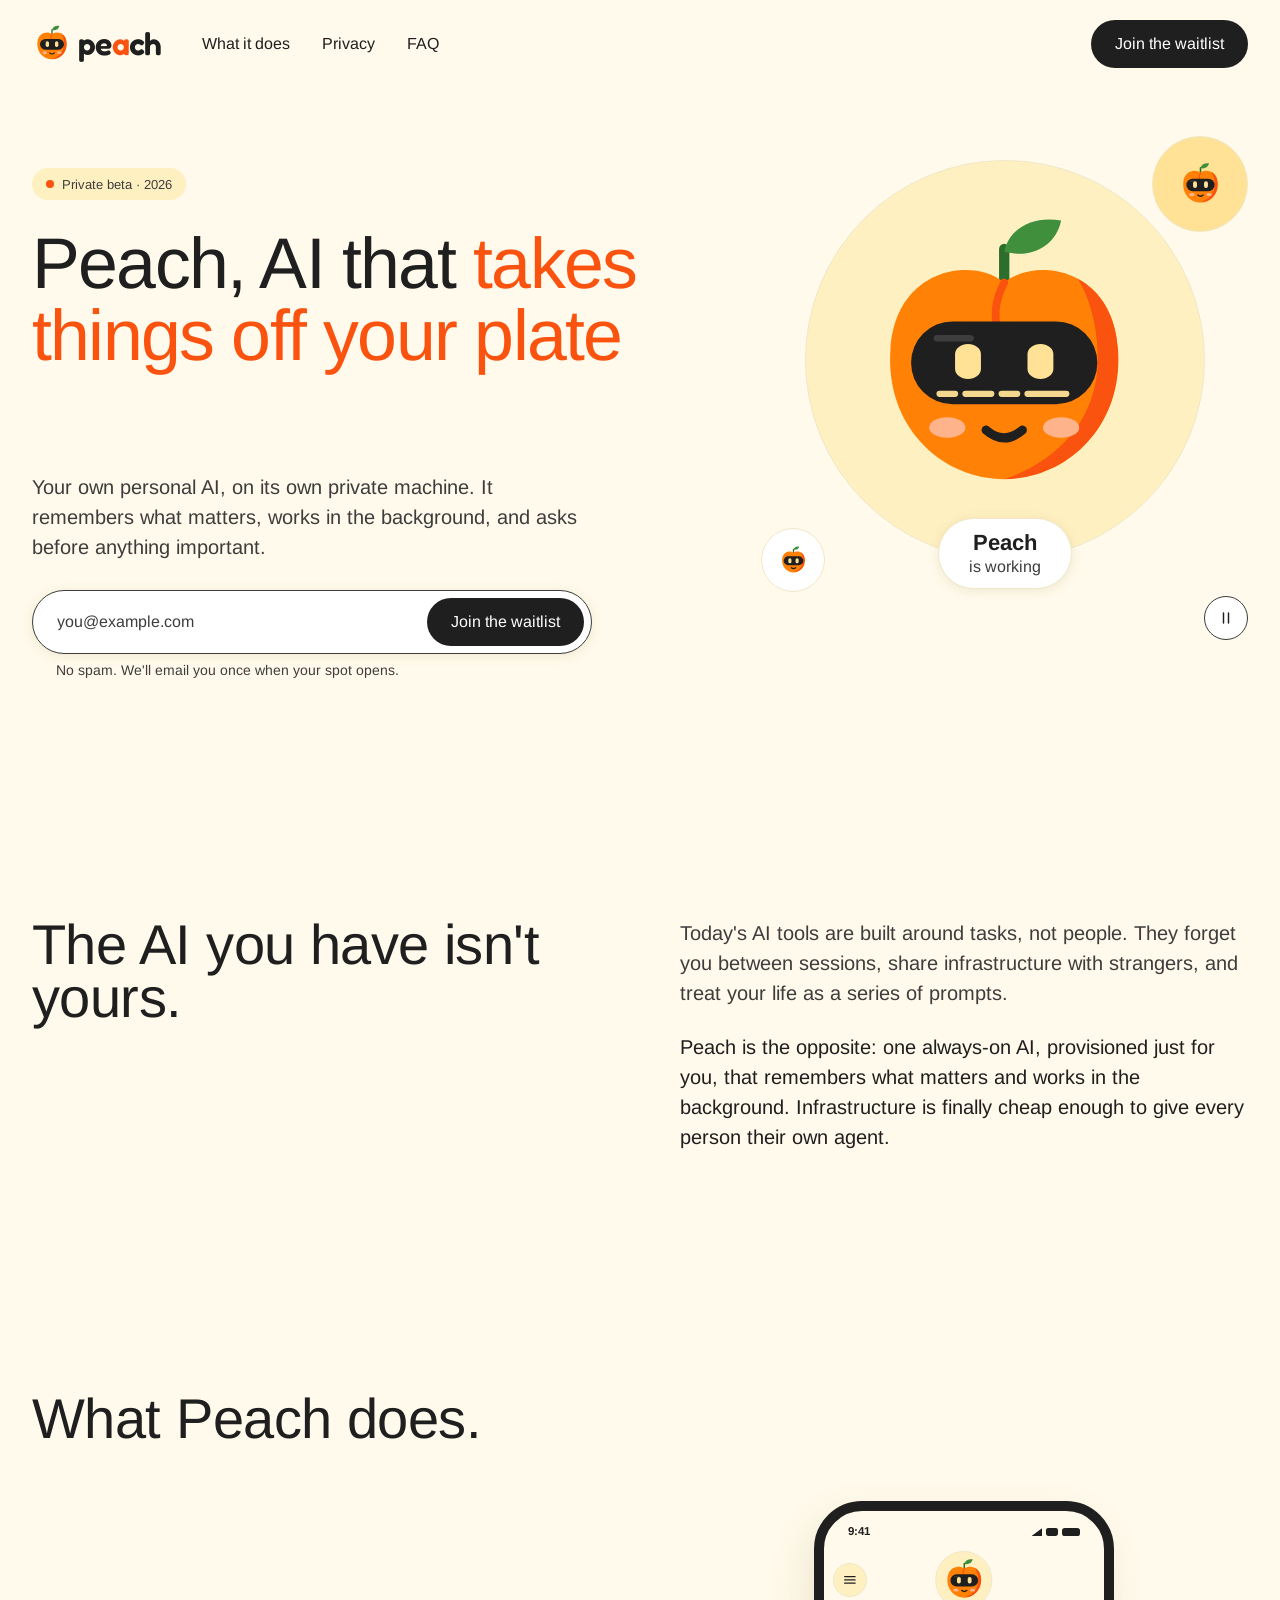
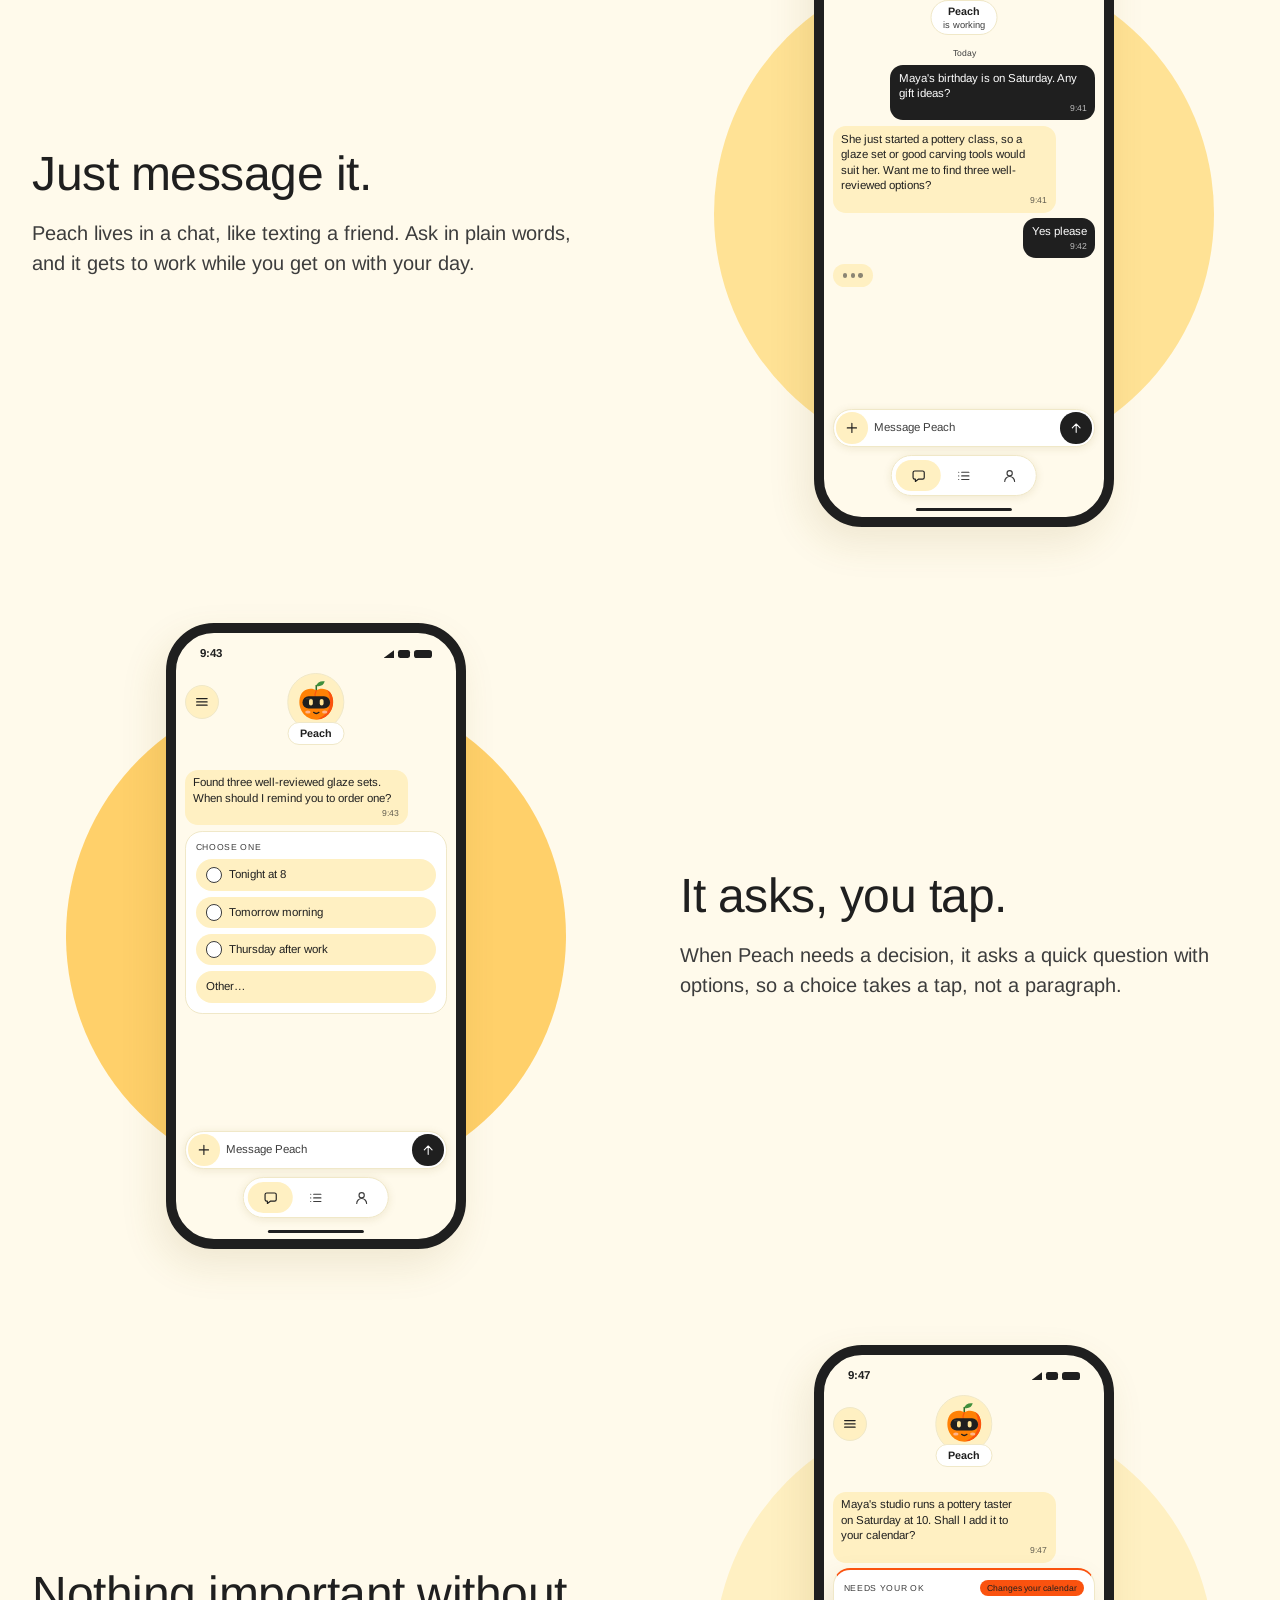
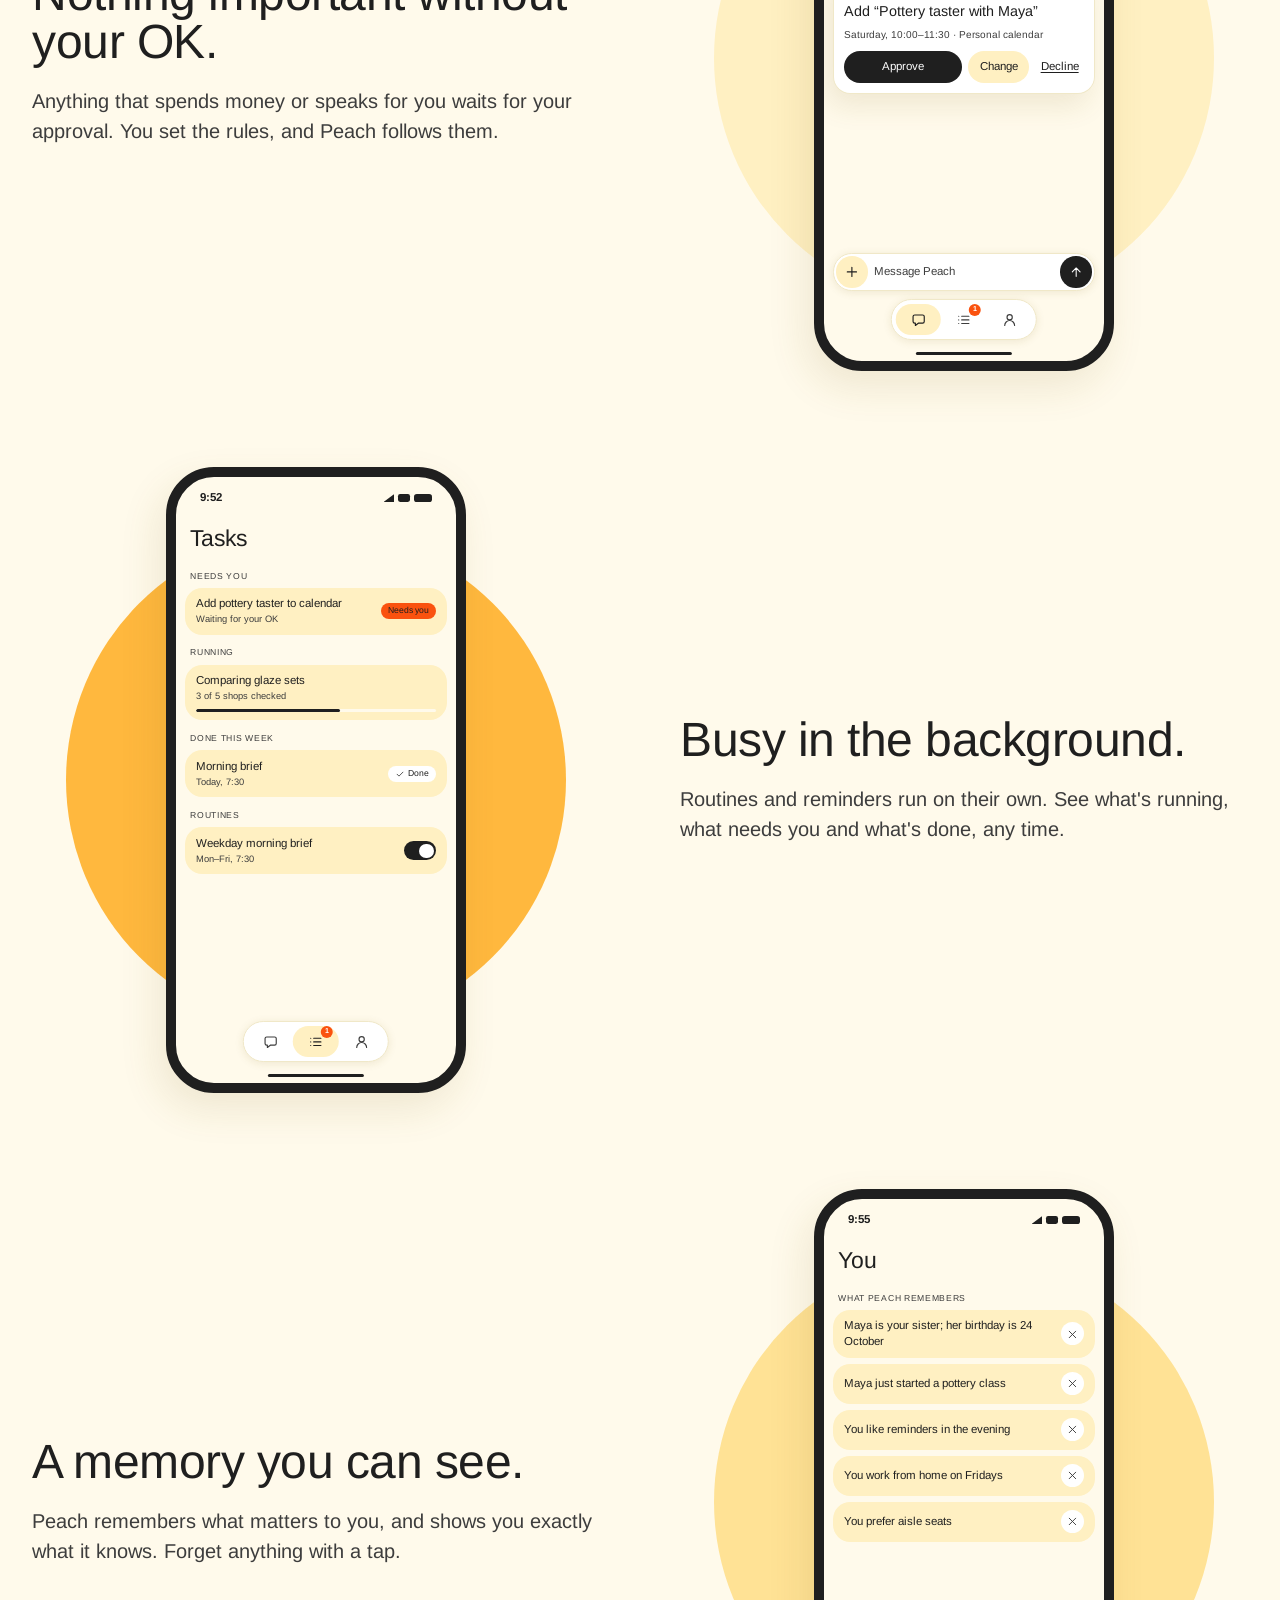
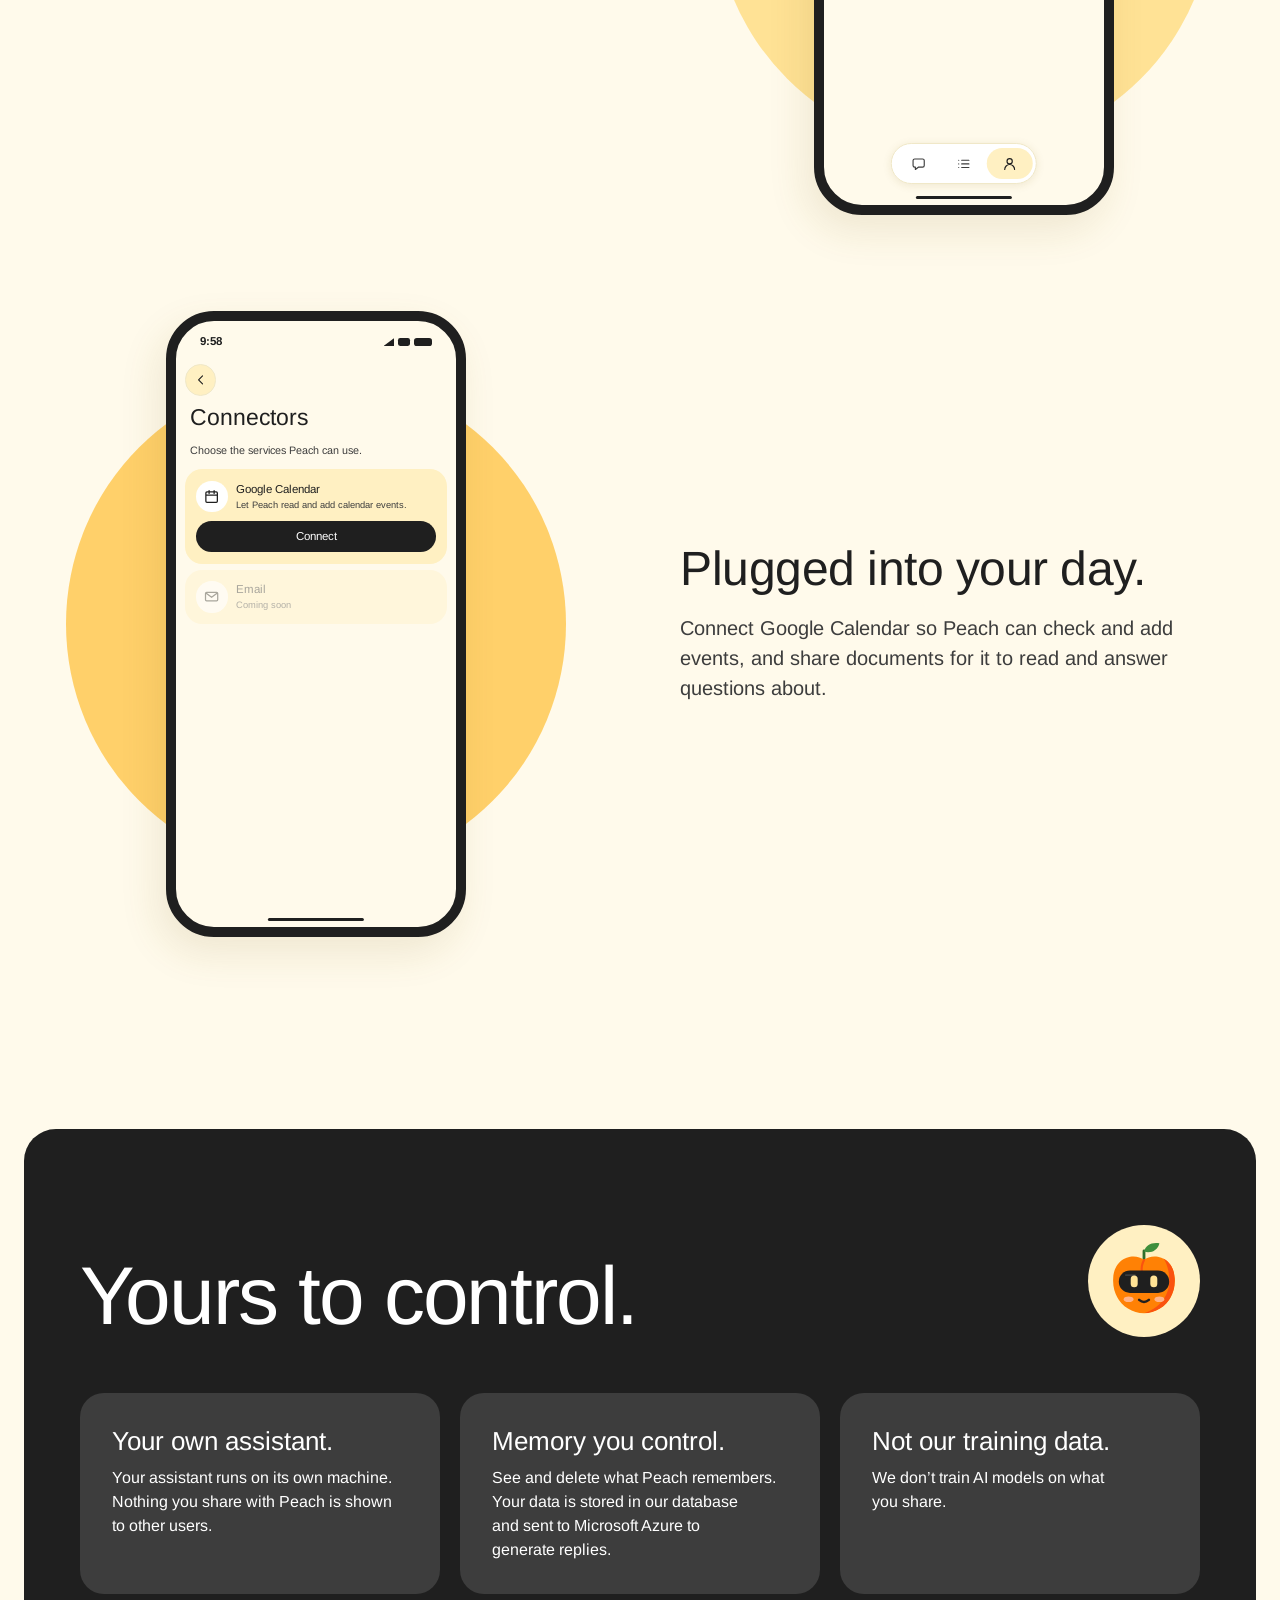
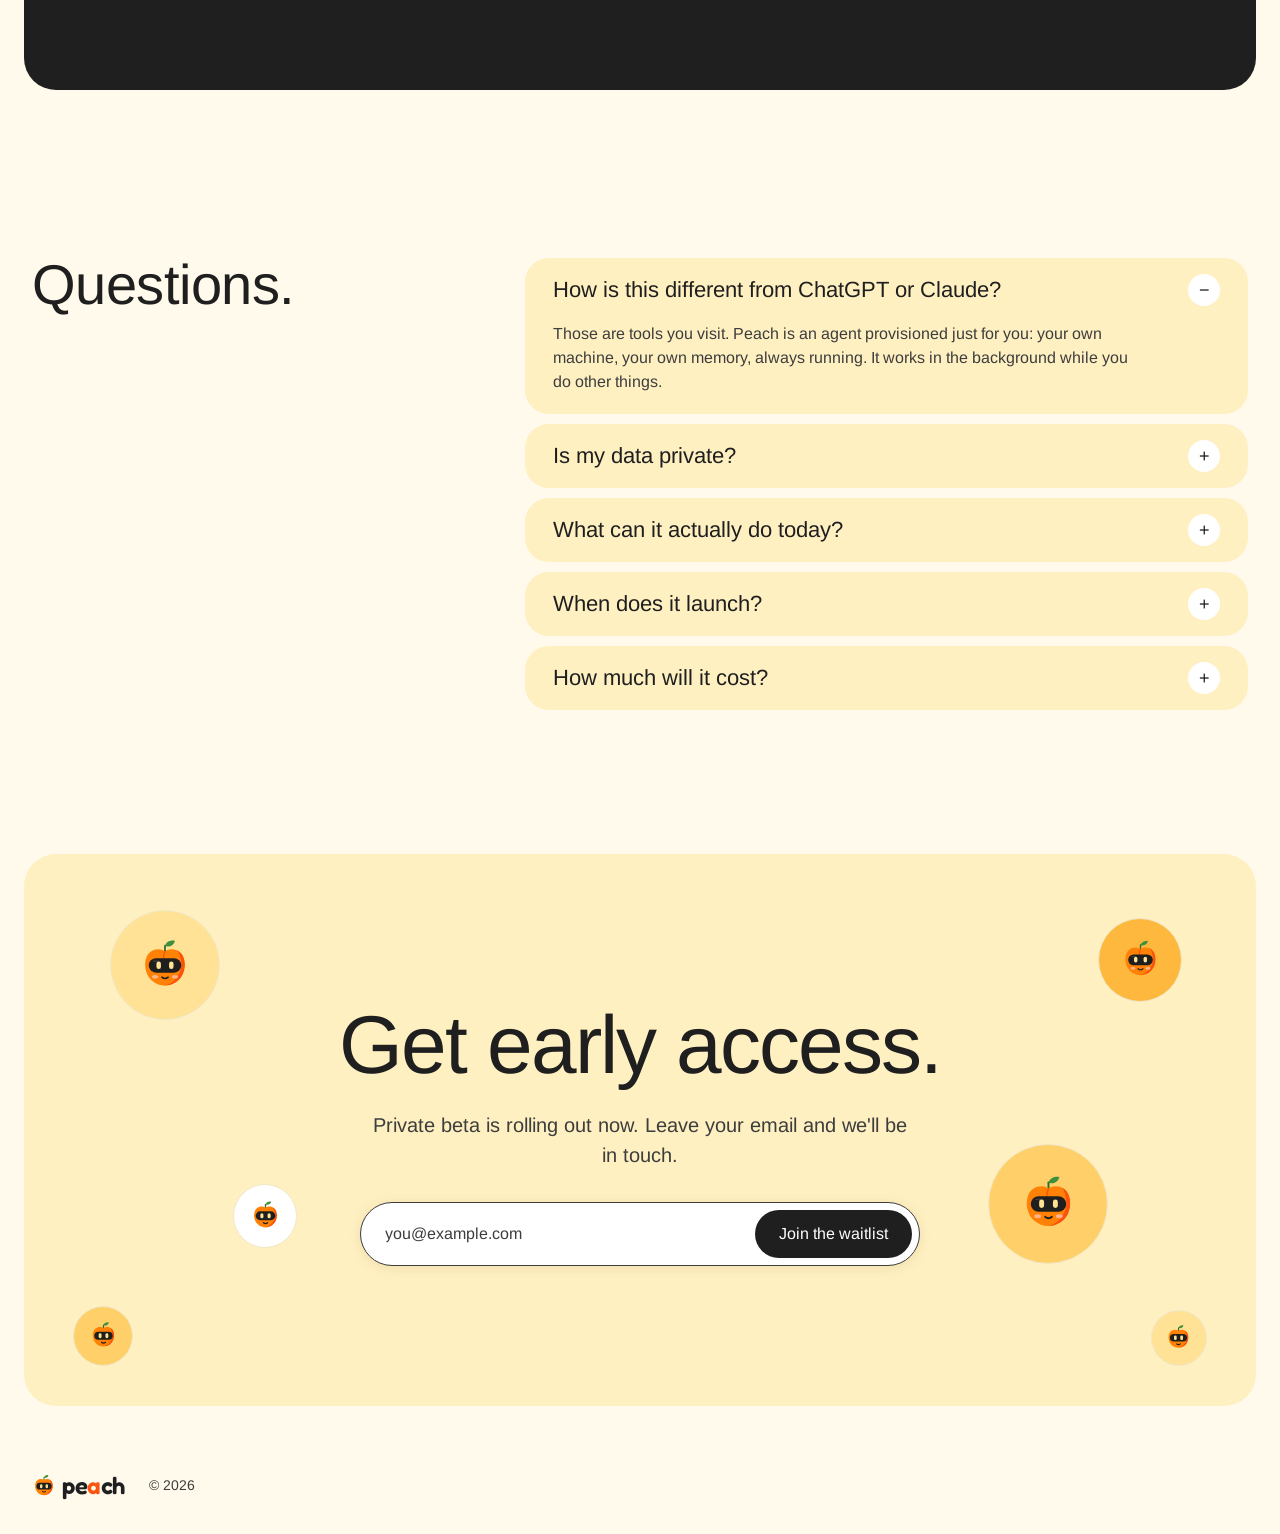
==== commit 8daf207b: "Redesign peach33.com in the Peach app's brand - Agent Visor mascot (app masters, byte-for-byte) repl" ====
--- a/index.html
+++ b/index.html
@@ -3,44 +3,58 @@
 <head>
   <meta charset="utf-8">
   <meta name="viewport" content="width=device-width, initial-scale=1, viewport-fit=cover">
-  <title>Peach33 — Your own AI. Always on. Just for you.</title>
-  <meta name="description" content="Peach is a personal AI companion on its own private machine. It remembers what matters, works in the background, and asks before anything important.">
-  <meta property="og:title" content="Peach33 — Your own AI. Always on. Just for you.">
-  <meta property="og:description" content="Peach is a personal AI companion on its own private machine. It remembers what matters, works in the background, and asks before anything important.">
+  <title>Peach — AI that takes things off your plate</title>
+  <meta name="description" content="Your own personal AI, on its own private machine. It remembers what matters, works in the background, and asks before anything important.">
+  <meta property="og:title" content="Peach — AI that takes things off your plate">
+  <meta property="og:description" content="Your own personal AI, on its own private machine. It remembers what matters, works in the background, and asks before anything important.">
   <meta property="og:url" content="https://peach33.com/">
   <meta property="og:type" content="website">
-  <meta property="og:site_name" content="Peach33">
+  <meta property="og:site_name" content="Peach">
   <meta name="theme-color" content="#fffaeb">
   <link rel="canonical" href="https://peach33.com/">
-  <link rel="icon" href="peach-mark.svg" type="image/svg+xml">
-  <link rel="preconnect" href="https://fonts.googleapis.com">
-  <link rel="preconnect" href="https://fonts.gstatic.com" crossorigin>
-  <link rel="stylesheet" href="https://fonts.googleapis.com/css2?family=Silkscreen:wght@700&amp;display=swap">
+  <link rel="icon" href="assets/favicon.png" type="image/png" sizes="32x32">
+  <link rel="apple-touch-icon" href="assets/apple-touch-icon.png">
+  <link rel="preload" href="assets/fonts/arimo-400.woff2" as="font" type="font/woff2" crossorigin>
+  <link rel="preload" href="assets/fonts/fredoka-600.woff2" as="font" type="font/woff2" crossorigin>
   <link rel="stylesheet" href="tokens.css">
   <link rel="stylesheet" href="styles.css">
   <script src="script.js" defer></script>
 </head>
 <body>
+  <svg class="icon-sprite" aria-hidden="true" focusable="false">
+    <symbol id="i-menu" viewBox="0 0 24 24"><path d="M4 7h16M4 12h16M4 17h16"/></symbol>
+    <symbol id="i-close" viewBox="0 0 24 24"><path d="m6 6 12 12M6 18 18 6"/></symbol>
+    <symbol id="i-pause" viewBox="0 0 24 24"><path d="M9 6v12M15 6v12"/></symbol>
+    <symbol id="i-play" viewBox="0 0 24 24"><path d="M8 5.5v13l10.5-6.5z" fill="currentColor"/></symbol>
+    <symbol id="i-chat" viewBox="0 0 24 24"><path d="M6 4.5h12a2.5 2.5 0 0 1 2.5 2.5v7.5a2.5 2.5 0 0 1-2.5 2.5h-6.5l-4.5 3.5V17H6a2.5 2.5 0 0 1-2.5-2.5V7A2.5 2.5 0 0 1 6 4.5z"/></symbol>
+    <symbol id="i-list" viewBox="0 0 24 24"><path d="M9 6.5h11M9 12h11M9 17.5h11M4.5 6.5h.01M4.5 12h.01M4.5 17.5h.01"/></symbol>
+    <symbol id="i-user" viewBox="0 0 24 24"><path d="M12 12a4 4 0 1 0 0-8 4 4 0 0 0 0 8zM4.5 20.5a7.5 7.5 0 0 1 15 0"/></symbol>
+    <symbol id="i-plus" viewBox="0 0 24 24"><path d="M12 5v14M5 12h14"/></symbol>
+    <symbol id="i-send" viewBox="0 0 24 24"><path d="M12 19V5M5.5 11.5 12 5l6.5 6.5"/></symbol>
+    <symbol id="i-check" viewBox="0 0 24 24"><path d="m5 12.5 4.5 4.5L19 7.5"/></symbol>
+    <symbol id="i-back" viewBox="0 0 24 24"><path d="m14.5 6-6 6 6 6"/></symbol>
+    <symbol id="i-calendar" viewBox="0 0 24 24"><path d="M5.5 5.5h13a1.5 1.5 0 0 1 1.5 1.5v11.5a1.5 1.5 0 0 1-1.5 1.5h-13A1.5 1.5 0 0 1 4 18.5V7a1.5 1.5 0 0 1 1.5-1.5zM4 10h16M8.5 3.5v4M15.5 3.5v4"/></symbol>
+    <symbol id="i-mail" viewBox="0 0 24 24"><path d="M5 6h14a1.5 1.5 0 0 1 1.5 1.5v9A1.5 1.5 0 0 1 19 18H5a1.5 1.5 0 0 1-1.5-1.5v-9A1.5 1.5 0 0 1 5 6zM4 7l8 6 8-6"/></symbol>
+  </svg>
+
   <a class="skip-link" href="#main">Skip to content</a>
 
   <header id="top" class="site-header">
     <div class="container header-inner">
-      <a class="brand" href="#top" aria-label="Peach33 home">
-        <img class="brand-mark" src="peach-mark.svg" alt="" width="32" height="32">
-        <span class="wordmark">Peach33</span>
+      <a class="brand" href="#top" aria-label="Peach home">
+        <picture>
+          <source media="(min-width: 1024px)" srcset="assets/peach-mascot.svg">
+          <img class="brand-mark" src="assets/peach-mascot-small.svg" alt="" width="40" height="40">
+        </picture>
+        <span class="wordmark">pe<span class="wordmark-a">a</span>ch</span>
       </a>
 
       <button class="menu-toggle" type="button" aria-label="Open navigation" aria-controls="section-nav" aria-expanded="false" hidden>
-        <svg class="menu-icon" width="22" height="22" viewBox="0 0 24 24" fill="none" stroke="currentColor" stroke-width="1.75" stroke-linecap="round" aria-hidden="true" focusable="false">
-          <path d="M4 7h16M4 12h16M4 17h16"/>
-        </svg>
-        <svg class="close-icon" width="22" height="22" viewBox="0 0 24 24" fill="none" stroke="currentColor" stroke-width="1.75" stroke-linecap="round" aria-hidden="true" focusable="false">
-          <path d="m6 6 12 12M6 18 18 6"/>
-        </svg>
+        <svg class="menu-icon" width="22" height="22" aria-hidden="true" focusable="false"><use href="#i-menu"/></svg>
+        <svg class="close-icon" width="22" height="22" aria-hidden="true" focusable="false"><use href="#i-close"/></svg>
       </button>
 
       <nav id="section-nav" class="section-nav" aria-label="Main navigation">
-        <a href="#how">How it works</a>
         <a href="#does">What it does</a>
         <a href="#privacy">Privacy</a>
         <a href="#faq">FAQ</a>
@@ -56,14 +70,54 @@
   <main id="main" tabindex="-1">
     <section id="waitlist" class="hero" aria-labelledby="hero-title" tabindex="-1">
       <div class="container hero-inner">
+        <div class="hero-art">
+          <span class="float-peach peach-gold" aria-hidden="true"><img src="assets/peach-mascot.svg" alt="" width="48" height="48"></span>
+          <span class="float-peach peach-white" aria-hidden="true"><img src="assets/peach-mascot-small.svg" alt="" width="32" height="32"></span>
+          <div class="hero-mascot" aria-hidden="true">
+            <svg class="mascot" viewBox="0 0 120 120" focusable="false">
+              <defs><clipPath id="mascot-body"><path d="M60 30 C48 20 18 24 16 56 C14 86 36 106 60 106 C84 106 106 86 104 56 C102 24 72 20 60 30 Z"/></clipPath></defs>
+              <g class="mascot-leaf">
+                <path d="M60 31 V17" stroke="#2E6E2C" stroke-width="4" stroke-linecap="round" fill="none"/>
+                <path d="M60 18 C62 9 71 4 82 6 C80 16 70 21 60 18 Z" fill="#3F8F3C"/>
+              </g>
+              <path d="M60 30 C48 20 18 24 16 56 C14 86 36 106 60 106 C84 106 106 86 104 56 C102 24 72 20 60 30 Z" fill="#FF8105"/>
+              <path d="M86 25 C97 31 104 42 104 56 C106 86 84 106 60 106 C78 100 94 86 96 64 C97 48 93 34 86 25 Z" fill="#FA520F" clip-path="url(#mascot-body)"/>
+              <path d="M60 30 C57 36 56 41 57 46" stroke="#FA520F" stroke-width="3" stroke-linecap="round" fill="none"/>
+              <rect x="24" y="45" width="72" height="32" rx="16" fill="#1F1F1F"/>
+              <path d="M34 51.5 H47" stroke="#3D3D3D" stroke-width="2.5" stroke-linecap="round" fill="none"/>
+              <g class="mascot-eyes">
+                <rect x="41" y="52" width="10" height="17" rx="5" fill="#FFE295"/>
+                <rect x="69" y="52" width="10" height="17" rx="5" fill="#FFE295"/>
+              </g>
+              <g stroke="#FFE295" stroke-width="2.4" stroke-linecap="round" fill="none">
+                <path class="mascot-dash mascot-dash-1" d="M35 73 H41"/>
+                <path class="mascot-dash mascot-dash-2" d="M45 73 H55"/>
+                <path class="mascot-dash mascot-dash-3" d="M59 73 H65"/>
+                <path class="mascot-dash mascot-dash-4" d="M69 73 H84"/>
+              </g>
+              <ellipse cx="38" cy="86" rx="7" ry="4" fill="#FFB38A"/>
+              <ellipse cx="82" cy="86" rx="7" ry="4" fill="#FFB38A"/>
+              <path d="M53 87 Q60 93 67 87" stroke="#1F1F1F" stroke-width="3.5" stroke-linecap="round" fill="none"/>
+            </svg>
+            <p class="name-pill"><span class="name-pill-name">Peach</span><span class="name-pill-status" data-status>is working</span></p>
+          </div>
+          <button class="motion-toggle" type="button" aria-label="Pause animation" data-motion-toggle hidden>
+            <svg class="icon-pause" width="20" height="20" aria-hidden="true" focusable="false"><use href="#i-pause"/></svg>
+            <svg class="icon-play" width="20" height="20" aria-hidden="true" focusable="false"><use href="#i-play"/></svg>
+          </button>
+        </div>
+
         <div class="hero-copy">
-          <p class="eyebrow beta-label"><span class="beta-dot" aria-hidden="true"></span>Private beta · 2026</p>
-          <h1 id="hero-title">Your own AI.<br class="desktop-break"> Always on.<br class="desktop-break"> Just for you.</h1>
-          <p class="hero-description">Peach is a personal AI companion on its own private machine. It remembers what matters, works in the background, and asks before anything important.</p>
+          <p class="eyebrow-pill"><span class="eyebrow-dot" aria-hidden="true"></span>Private beta · 2026</p>
+          <h1 id="hero-title" class="hero-title">
+            <span class="visually-hidden">Peach, AI that takes things off your plate</span>
+            <span aria-hidden="true">Peach, AI that <span class="hero-rotator" data-rotator>takes things off your plate</span></span>
+          </h1>
+          <p class="hero-description">Your own personal AI, on its own private machine. It remembers what matters, works in the background, and asks before anything important.</p>
 
           <div class="waitlist-widget">
             <form id="hero-waitlist" class="waitlist-form" action="https://formspree.io/f/xbdwdjdj" method="POST">
-              <label for="hero-email">Get early access</label>
+              <label class="visually-hidden" for="hero-email">Email address</label>
               <div class="form-row">
                 <input id="hero-email" name="email" type="email" required autocomplete="email" placeholder="you@example.com" aria-describedby="hero-note hero-status">
                 <button class="button" type="submit">Join the waitlist</button>
@@ -75,188 +129,237 @@
             <p id="hero-status" class="waitlist-status" role="status" aria-live="polite" aria-atomic="true"></p>
           </div>
         </div>
-
-        <div class="hero-art" aria-hidden="true">
-          <div class="color-blocks hero-blocks">
-            <span></span><span></span><span></span><span></span><span></span>
+      </div>
+    </section>
+
+    <section class="section why" aria-labelledby="why-title">
+      <div class="container why-inner">
+        <h2 id="why-title">The AI you have isn't yours.</h2>
+        <div class="why-copy">
+          <p>Today's AI tools are built around tasks, not people. They forget you between sessions, share infrastructure with strangers, and treat your life as a series of prompts.</p>
+          <p>Peach is the opposite: one always-on AI, provisioned just for you, that remembers what matters and works in the background. Infrastructure is finally cheap enough to give every person their own agent.</p>
+        </div>
+      </div>
+    </section>
+
+    <section id="does" class="section does" aria-labelledby="does-title" tabindex="-1">
+      <div class="container">
+        <h2 id="does-title" class="does-title">What Peach does.</h2>
+        <ul class="capabilities">
+          <li class="capability">
+            <div class="capability-copy">
+              <h3>Just message it.</h3>
+              <p>Peach lives in a chat, like texting a friend. Ask in plain words, and it gets to work while you get on with your day.</p>
+            </div>
+            <div class="capability-visual">
+              <div class="phone" role="img" aria-label="Peach's chat: you ask for birthday gift ideas for your sister Maya, and Peach, remembering her new pottery class, offers to find some.">
+                <div class="phone-screen">
+                  <div class="app-status"><span>9:41</span><span class="app-status-icons"><i></i><i></i><i></i></span></div>
+                  <div class="app-header">
+                    <span class="app-menu"><svg width="22" height="22"><use href="#i-menu"/></svg></span>
+                    <span class="app-avatar"><img src="assets/peach-mascot.svg" alt="" width="64" height="64"></span>
+                    <span class="app-name"><b>Peach</b><span>is working</span></span>
+                  </div>
+                  <div class="app-body">
+                    <span class="app-day">Today</span>
+                    <p class="bubble bubble-user">Maya's birthday is on Saturday. Any gift ideas?<span class="bubble-meta">9:41</span></p>
+                    <p class="bubble bubble-peach">She just started a pottery class, so a glaze set or good carving tools would suit her. Want me to find three well-reviewed options?<span class="bubble-meta">9:41</span></p>
+                    <p class="bubble bubble-user">Yes please<span class="bubble-meta">9:42</span></p>
+                    <span class="app-typing"><i></i><i></i><i></i></span>
+                  </div>
+                  <div class="app-composer"><span class="app-round"><svg width="22" height="22"><use href="#i-plus"/></svg></span><span>Message Peach</span><span class="app-round app-send"><svg width="20" height="20"><use href="#i-send"/></svg></span></div>
+                  <div class="app-tabbar"><span class="app-tab is-current"><svg width="22" height="22"><use href="#i-chat"/></svg></span><span class="app-tab"><svg width="22" height="22"><use href="#i-list"/></svg></span><span class="app-tab"><svg width="22" height="22"><use href="#i-user"/></svg></span></div>
+                  <span class="app-home"></span>
+                </div>
+              </div>
+            </div>
+          </li>
+
+          <li class="capability">
+            <div class="capability-copy">
+              <h3>It asks, you tap.</h3>
+              <p>When Peach needs a decision, it asks a quick question with options, so a choice takes a tap, not a paragraph.</p>
+            </div>
+            <div class="capability-visual">
+              <div class="phone" role="img" aria-label="Peach asks when to remind you to order the gift, with three times to tap, or Other.">
+                <div class="phone-screen">
+                  <div class="app-status"><span>9:43</span><span class="app-status-icons"><i></i><i></i><i></i></span></div>
+                  <div class="app-header">
+                    <span class="app-menu"><svg width="22" height="22"><use href="#i-menu"/></svg></span>
+                    <span class="app-avatar"><img src="assets/peach-mascot.svg" alt="" width="64" height="64"></span>
+                    <span class="app-name"><b>Peach</b></span>
+                  </div>
+                  <div class="app-body">
+                    <p class="bubble bubble-peach">Found three well-reviewed glaze sets. When should I remind you to order one?<span class="bubble-meta">9:43</span></p>
+                    <div class="app-card app-question">
+                      <span class="app-eyebrow">Choose one</span>
+                      <span class="app-option">Tonight at 8</span>
+                      <span class="app-option">Tomorrow morning</span>
+                      <span class="app-option">Thursday after work</span>
+                      <span class="app-option is-other">Other…</span>
+                    </div>
+                  </div>
+                  <div class="app-composer"><span class="app-round"><svg width="22" height="22"><use href="#i-plus"/></svg></span><span>Message Peach</span><span class="app-round app-send"><svg width="20" height="20"><use href="#i-send"/></svg></span></div>
+                  <div class="app-tabbar"><span class="app-tab is-current"><svg width="22" height="22"><use href="#i-chat"/></svg></span><span class="app-tab"><svg width="22" height="22"><use href="#i-list"/></svg></span><span class="app-tab"><svg width="22" height="22"><use href="#i-user"/></svg></span></div>
+                  <span class="app-home"></span>
+                </div>
+              </div>
+            </div>
+          </li>
+
+          <li class="capability">
+            <div class="capability-copy">
+              <h3>Nothing important without your OK.</h3>
+              <p>Anything that spends money or speaks for you waits for your approval. You set the rules, and Peach follows them.</p>
+            </div>
+            <div class="capability-visual">
+              <div class="phone" role="img" aria-label="An approval card: Peach asks for your OK before adding a pottery taster to your calendar, with Approve, Change and Decline.">
+                <div class="phone-screen">
+                  <div class="app-status"><span>9:47</span><span class="app-status-icons"><i></i><i></i><i></i></span></div>
+                  <div class="app-header">
+                    <span class="app-menu"><svg width="22" height="22"><use href="#i-menu"/></svg></span>
+                    <span class="app-avatar"><img src="assets/peach-mascot.svg" alt="" width="64" height="64"></span>
+                    <span class="app-name"><b>Peach</b></span>
+                  </div>
+                  <div class="app-body">
+                    <p class="bubble bubble-peach">Maya's studio runs a pottery taster on Saturday at 10. Shall I add it to your calendar?<span class="bubble-meta">9:47</span></p>
+                    <div class="app-card app-approval">
+                      <span class="app-approval-top"><span class="app-eyebrow">Needs your OK</span><span class="app-risk">Changes your calendar</span></span>
+                      <span class="app-approval-title">Add “Pottery taster with Maya”</span>
+                      <span class="app-approval-detail">Saturday, 10:00–11:30 · Personal calendar</span>
+                      <span class="app-actions"><span class="app-btn app-btn-primary">Approve</span><span class="app-btn app-btn-secondary">Change</span><span class="app-btn app-btn-text">Decline</span></span>
+                    </div>
+                  </div>
+                  <div class="app-composer"><span class="app-round"><svg width="22" height="22"><use href="#i-plus"/></svg></span><span>Message Peach</span><span class="app-round app-send"><svg width="20" height="20"><use href="#i-send"/></svg></span></div>
+                  <div class="app-tabbar"><span class="app-tab is-current"><svg width="22" height="22"><use href="#i-chat"/></svg></span><span class="app-tab"><svg width="22" height="22"><use href="#i-list"/></svg><span class="app-badge">1</span></span><span class="app-tab"><svg width="22" height="22"><use href="#i-user"/></svg></span></div>
+                  <span class="app-home"></span>
+                </div>
+              </div>
+            </div>
+          </li>
+
+          <li class="capability">
+            <div class="capability-copy">
+              <h3>Busy in the background.</h3>
+              <p>Routines and reminders run on their own. See what's running, what needs you and what's done, any time.</p>
+            </div>
+            <div class="capability-visual">
+              <div class="phone" role="img" aria-label="The Tasks tab: one item needs you, gift research is running, the morning brief is done, and a weekday routine is on.">
+                <div class="phone-screen">
+                  <div class="app-status"><span>9:52</span><span class="app-status-icons"><i></i><i></i><i></i></span></div>
+                  <span class="app-title">Tasks</span>
+                  <div class="app-list">
+                    <span class="app-section">Needs you</span>
+                    <span class="app-row"><span class="app-row-text"><span class="app-row-title">Add pottery taster to calendar</span><span class="app-row-meta">Waiting for your OK</span></span><span class="app-pill app-pill-needs">Needs you</span></span>
+                    <span class="app-section">Running</span>
+                    <span class="app-row"><span class="app-row-text"><span class="app-row-title">Comparing glaze sets</span><span class="app-row-meta">3 of 5 shops checked</span><span class="app-progress"><i></i></span></span></span>
+                    <span class="app-section">Done this week</span>
+                    <span class="app-row"><span class="app-row-text"><span class="app-row-title">Morning brief</span><span class="app-row-meta">Today, 7:30</span></span><span class="app-pill app-pill-done"><svg width="14" height="14"><use href="#i-check"/></svg>Done</span></span>
+                    <span class="app-section">Routines</span>
+                    <span class="app-row"><span class="app-row-text"><span class="app-row-title">Weekday morning brief</span><span class="app-row-meta">Mon–Fri, 7:30</span></span><span class="app-switch"></span></span>
+                  </div>
+                  <div class="app-tabbar"><span class="app-tab"><svg width="22" height="22"><use href="#i-chat"/></svg></span><span class="app-tab is-current"><svg width="22" height="22"><use href="#i-list"/></svg><span class="app-badge">1</span></span><span class="app-tab"><svg width="22" height="22"><use href="#i-user"/></svg></span></div>
+                  <span class="app-home"></span>
+                </div>
+              </div>
+            </div>
+          </li>
+
+          <li class="capability">
+            <div class="capability-copy">
+              <h3>A memory you can see.</h3>
+              <p>Peach remembers what matters to you, and shows you exactly what it knows. Forget anything with a tap.</p>
+            </div>
+            <div class="capability-visual">
+              <div class="phone" role="img" aria-label="The memory list: each thing Peach remembers about you, with a button to forget it.">
+                <div class="phone-screen">
+                  <div class="app-status"><span>9:55</span><span class="app-status-icons"><i></i><i></i><i></i></span></div>
+                  <span class="app-title">You</span>
+                  <div class="app-list">
+                    <span class="app-section">What Peach remembers</span>
+                    <span class="app-row"><span class="app-row-text"><span class="app-row-title">Maya is your sister; her birthday is 24 October</span></span><span class="app-forget"><svg width="18" height="18"><use href="#i-close"/></svg></span></span>
+                    <span class="app-row"><span class="app-row-text"><span class="app-row-title">Maya just started a pottery class</span></span><span class="app-forget"><svg width="18" height="18"><use href="#i-close"/></svg></span></span>
+                    <span class="app-row"><span class="app-row-text"><span class="app-row-title">You like reminders in the evening</span></span><span class="app-forget"><svg width="18" height="18"><use href="#i-close"/></svg></span></span>
+                    <span class="app-row"><span class="app-row-text"><span class="app-row-title">You work from home on Fridays</span></span><span class="app-forget"><svg width="18" height="18"><use href="#i-close"/></svg></span></span>
+                    <span class="app-row"><span class="app-row-text"><span class="app-row-title">You prefer aisle seats</span></span><span class="app-forget"><svg width="18" height="18"><use href="#i-close"/></svg></span></span>
+                  </div>
+                  <div class="app-tabbar"><span class="app-tab"><svg width="22" height="22"><use href="#i-chat"/></svg></span><span class="app-tab"><svg width="22" height="22"><use href="#i-list"/></svg></span><span class="app-tab is-current"><svg width="22" height="22"><use href="#i-user"/></svg></span></div>
+                  <span class="app-home"></span>
+                </div>
+              </div>
+            </div>
+          </li>
+
+          <li class="capability">
+            <div class="capability-copy">
+              <h3>Plugged into your day.</h3>
+              <p>Connect Google Calendar so Peach can check and add events, and share documents for it to read and answer questions about.</p>
+            </div>
+            <div class="capability-visual">
+              <div class="phone" role="img" aria-label="The Connectors page: Google Calendar ready to connect, and email coming soon.">
+                <div class="phone-screen">
+                  <div class="app-status"><span>9:58</span><span class="app-status-icons"><i></i><i></i><i></i></span></div>
+                  <span class="app-back"><svg width="22" height="22"><use href="#i-back"/></svg></span>
+                  <span class="app-title app-title-below">Connectors</span>
+                  <div class="app-list app-list-below">
+                    <span class="app-intro">Choose the services Peach can use.</span>
+                    <span class="app-row app-connector">
+                      <span class="app-connector-head"><span class="app-icon"><svg width="24" height="24"><use href="#i-calendar"/></svg></span><span class="app-row-text"><span class="app-row-title">Google Calendar</span><span class="app-row-meta">Let Peach read and add calendar events.</span></span></span>
+                      <span class="app-btn app-btn-primary">Connect</span>
+                    </span>
+                    <span class="app-row app-connector is-disabled">
+                      <span class="app-connector-head"><span class="app-icon"><svg width="24" height="24"><use href="#i-mail"/></svg></span><span class="app-row-text"><span class="app-row-title">Email</span><span class="app-row-meta">Coming soon</span></span></span>
+                    </span>
+                  </div>
+                  <span class="app-home"></span>
+                </div>
+              </div>
+            </div>
+          </li>
+        </ul>
+      </div>
+    </section>
+
+    <section id="privacy" class="section privacy" aria-labelledby="privacy-title" tabindex="-1">
+      <div class="container container-panel">
+        <div class="privacy-panel">
+          <div class="privacy-header">
+            <h2 id="privacy-title">Yours to control.</h2>
+            <span class="privacy-badge" aria-hidden="true"><img src="assets/peach-mascot.svg" alt="" width="84" height="84"></span>
           </div>
-          <div class="phone-preview">
-            <div class="phone-header">
-              <span class="phone-avatar"><img src="peach-mark.svg" alt="" width="32" height="32"></span>
-              <span class="phone-name">Peach<span class="phone-task-count">Working on 2 tasks</span></span>
-            </div>
-            <div class="phone-chat">
-              <div class="phone-brief">
-                <span class="phone-brief-label">Today, from Peach</span>
-                <span>Replied to 4 routine emails, moved your 3 pm to Thursday, found cheaper flights.</span>
-              </div>
-              <div class="phone-message">Renew my car insurance before it lapses.</div>
-              <p class="phone-reply">I compared 3 quotes. One matches your cover for less. Switch?</p>
-              <div class="phone-approval">
-                <span class="phone-approval-label">Needs your OK · Spends money</span>
-                <span class="phone-approval-title">Buy a 12-month policy</span>
-                <div class="phone-actions">
-                  <span class="preview-approve">Approve</span>
-                  <span class="preview-details">Details</span>
-                </div>
-              </div>
-            </div>
-            <div class="phone-composer">
-              <span>Ask Peach to do something</span>
-              <span class="phone-send"></span>
-            </div>
-          </div>
-        </div>
-      </div>
-    </section>
-
-    <section class="section why" aria-labelledby="why-title">
-      <div class="container split-grid">
-        <h2 id="why-title" class="split-heading">The AI you have isn't yours.</h2>
-        <div class="why-copy split-aside">
-          <p>Today's AI tools are built around tasks, not people. They forget you between sessions, share infrastructure with strangers, and treat your life as a series of prompts.</p>
-          <p>Peach33 is the opposite: one always-on AI, provisioned just for you, that remembers what matters and works in the background.<span class="desktop-only"> Infrastructure is finally cheap enough to give every person their own agent.</span></p>
-        </div>
-      </div>
-    </section>
-
-    <section id="how" class="section how" aria-labelledby="how-title" tabindex="-1">
-      <div class="container section-stack">
-        <div class="section-header">
-          <h2 id="how-title">How it works.</h2>
-          <p class="eyebrow how-caption">Three steps · about a minute</p>
-        </div>
-        <ol class="steps">
-          <li>
-            <span class="step-number" aria-hidden="true">01</span>
-            <h3>Sign up.</h3>
-            <p>Your private AI is ready in seconds, on its own machine, with its own memory.</p>
-          </li>
-          <li>
-            <span class="step-number" aria-hidden="true">02</span>
-            <h3>Talk to it.</h3>
-            <p>Chat, speak, share context. It learns who you are, not just what you asked a moment ago.</p>
-          </li>
-          <li>
-            <span class="step-number" aria-hidden="true">03</span>
-            <h3>It works for you.</h3>
-            <p>Tasks run in the background. It surfaces what's worth your attention and handles the rest.</p>
-          </li>
-        </ol>
-      </div>
-    </section>
-
-    <section id="does" class="section features" aria-labelledby="does-title" tabindex="-1">
-      <div class="container section-stack">
-        <h2 id="does-title">What it does for you.</h2>
-        <ul class="feature-grid">
-          <li>
-            <span class="feature-block" aria-hidden="true"></span>
-            <div class="feature-copy">
-              <h3>Morning, decoded.</h3>
-              <p>Wakes you with what changed overnight, what matters today, and nothing else.</p>
-            </div>
-          </li>
-          <li>
-            <span class="feature-block" aria-hidden="true"></span>
-            <div class="feature-copy">
-              <h3>Inbox, handled.</h3>
-              <p>Drafts replies in your voice. Sends the obvious ones. Holds the hard ones<span class="desktop-only"> for you</span>.</p>
-            </div>
-          </li>
-          <li>
-            <span class="feature-block" aria-hidden="true"></span>
-            <div class="feature-copy">
-              <h3>Travel, untangled.</h3>
-              <p>Books the flight. Watches the price. Reschedules when things slip.</p>
-            </div>
-          </li>
-          <li>
-            <span class="feature-block" aria-hidden="true"></span>
-            <div class="feature-copy">
-              <h3>A memory that lasts.</h3>
-              <p>Your sister's birthday. Your vesting cliff. The name of that wine you liked.</p>
-            </div>
-          </li>
-          <li>
-            <span class="feature-block" aria-hidden="true"></span>
-            <div class="feature-copy">
-              <h3>Work while you sleep.</h3>
-              <p>Research, comparisons, deep-dives. You wake up to answers, not tabs.</p>
-            </div>
-          </li>
-          <li>
-            <span class="feature-block" aria-hidden="true"></span>
-            <div class="feature-copy">
-              <h3>A calendar that protects you.</h3>
-              <p>Declines what shouldn't be there. Holds time for what should.</p>
-            </div>
-          </li>
-        </ul>
-      </div>
-    </section>
-
-    <section class="section approval-section" aria-labelledby="approval-title">
-      <div class="container split-grid">
-        <div class="approval-copy split-heading">
-          <p class="eyebrow">You stay in charge</p>
-          <h2 id="approval-title">It asks before it acts.</h2>
-          <p>Anything that spends money or speaks for you waits for your OK. You choose the rules, and every step Peach takes is in your activity log.</p>
-        </div>
-        <div class="approval-card split-aside" aria-hidden="true">
-          <div class="approval-meta">
-            <span class="eyebrow">Needs your OK</span>
-            <span class="risk-pill">Spends money</span>
-          </div>
-          <span class="approval-card-title">Reserve a table for 2, Friday 8:00 PM</span>
-          <p class="approval-detail">Deposit on your saved card. Held for 15 minutes.</p>
-          <div class="approval-actions">
-            <span class="illustration-action illustration-primary">Approve</span>
-            <span class="illustration-action illustration-secondary">Change</span>
-            <span class="illustration-decline">Decline</span>
-          </div>
-        </div>
-      </div>
-    </section>
-
-    <section id="privacy" class="section privacy" aria-labelledby="privacy-title" tabindex="-1">
-      <div class="container section-stack">
-        <div class="privacy-header">
-          <h2 id="privacy-title">Yours alone.</h2>
-          <img src="peach-mark.svg" alt="" width="96" height="96">
-        </div>
-        <ul class="privacy-grid">
-          <li>
-            <h3>Your own machine.</h3>
-            <p>Every user gets an isolated machine. Nothing is shared with strangers.</p>
-          </li>
-          <li>
-            <h3>Your own memory.</h3>
-            <p>Conversations and memory live on infrastructure dedicated to you. See or forget anything it knows.</p>
-          </li>
-          <li>
-            <h3>Never training data.</h3>
-            <p>Nothing you share trains a public model.</p>
-          </li>
-        </ul>
+          <ul class="privacy-grid">
+            <li>
+              <h3>Your own assistant.</h3>
+              <p>Your assistant runs on its own machine. Nothing you share with Peach is shown to other users.</p>
+            </li>
+            <li>
+              <h3>Memory you control.</h3>
+              <p>See and delete what Peach remembers. Your data is stored in our database and sent to Microsoft Azure to generate replies.</p>
+            </li>
+            <li>
+              <h3>Not our training data.</h3>
+              <p>We don’t train AI models on what you share.</p>
+            </li>
+          </ul>
+        </div>
       </div>
     </section>
 
     <section id="faq" class="section faq" aria-labelledby="faq-title" tabindex="-1">
-      <div class="container split-grid">
+      <div class="container faq-inner">
         <h2 id="faq-title">Questions.</h2>
         <div class="faq-list">
           <details open>
             <summary>How is this different from ChatGPT or Claude?<span class="faq-indicator" aria-hidden="true"></span></summary>
-            <p>Those are tools you visit. Peach33 is an agent provisioned just for you: your own machine, your own memory, always running. It works in the background while you do other things.</p>
+            <p>Those are tools you visit. Peach is an agent provisioned just for you: your own machine, your own memory, always running. It works in the background while you do other things.</p>
           </details>
           <details>
             <summary>Is my data private?<span class="faq-indicator" aria-hidden="true"></span></summary>
-            <p>Each user gets their own isolated machine. Your conversations and memory live on infrastructure dedicated to you alone. Nothing is shared. Nothing trains a public model.</p>
+            <p>Your assistant runs on its own machine, and nothing you share with Peach is shown to other users. Your conversations and memories are stored in our database, hosted by Fly.io in the US, and sent to Microsoft Azure, which runs the AI models, to generate replies. We don’t train AI models on what you share.</p>
           </details>
           <details>
             <summary>What can it actually do today?<span class="faq-indicator" aria-hidden="true"></span></summary>
-            <p>Chat, voice, scheduled tasks, email and calendar, web research, drafts and replies. More capability rolls out as the beta progresses.</p>
+            <p>Chat, a memory you can see and edit, routines and reminders, reading public web pages, and answering questions about documents you upload. More capability rolls out as the beta progresses.</p>
           </details>
           <details>
             <summary>When does it launch?<span class="faq-indicator" aria-hidden="true"></span></summary>
@@ -271,32 +374,39 @@
     </section>
 
     <section class="section closing" aria-labelledby="closing-title">
-      <div class="container closing-content">
-        <h2 id="closing-title">Get early access.</h2>
-        <p class="closing-description">Private beta is rolling out now. Leave your email and we'll be in touch.</p>
-        <div class="waitlist-widget">
-          <form id="closing-waitlist" class="waitlist-form" action="https://formspree.io/f/xbdwdjdj" method="POST">
-            <label class="visually-hidden" for="closing-email">Email address</label>
-            <div class="form-row">
-              <input id="closing-email" name="email" type="email" required autocomplete="email" placeholder="you@example.com" aria-describedby="closing-status">
-              <button class="button" type="submit">Join the waitlist</button>
-            </div>
-            <input class="visually-hidden" type="text" name="_gotcha" tabindex="-1" autocomplete="off" aria-hidden="true">
-            <input type="hidden" name="_subject" value="New Peach33 waitlist signup">
-          </form>
-          <p id="closing-status" class="waitlist-status" role="status" aria-live="polite" aria-atomic="true"></p>
-        </div>
-      </div>
-      <div class="color-blocks closing-blocks" aria-hidden="true">
-        <span></span><span></span><span></span><span></span><span></span>
+      <div class="container container-panel">
+        <div class="closing-panel">
+          <span class="float-peach closing-peach closing-peach-1" aria-hidden="true"><img src="assets/peach-mascot.svg" alt="" width="55" height="55"></span>
+          <span class="float-peach closing-peach closing-peach-2" aria-hidden="true"><img src="assets/peach-mascot-small.svg" alt="" width="32" height="32"></span>
+          <span class="float-peach closing-peach closing-peach-3" aria-hidden="true"><img src="assets/peach-mascot-small.svg" alt="" width="30" height="30"></span>
+          <span class="float-peach closing-peach closing-peach-4" aria-hidden="true"><img src="assets/peach-mascot.svg" alt="" width="42" height="42"></span>
+          <span class="float-peach closing-peach closing-peach-5" aria-hidden="true"><img src="assets/peach-mascot.svg" alt="" width="60" height="60"></span>
+          <span class="float-peach closing-peach closing-peach-6" aria-hidden="true"><img src="assets/peach-mascot-small.svg" alt="" width="28" height="28"></span>
+          <h2 id="closing-title">Get early access.</h2>
+          <p class="closing-description">Private beta is rolling out now. Leave your email and we'll be in touch.</p>
+          <div class="waitlist-widget">
+            <form id="closing-waitlist" class="waitlist-form" action="https://formspree.io/f/xbdwdjdj" method="POST">
+              <label class="visually-hidden" for="closing-email">Email address</label>
+              <div class="form-row">
+                <input id="closing-email" name="email" type="email" required autocomplete="email" placeholder="you@example.com" aria-describedby="closing-status">
+                <button class="button" type="submit">Join the waitlist</button>
+              </div>
+              <input class="visually-hidden" type="text" name="_gotcha" tabindex="-1" autocomplete="off" aria-hidden="true">
+              <input type="hidden" name="_subject" value="New Peach33 waitlist signup">
+            </form>
+            <p id="closing-status" class="waitlist-status" role="status" aria-live="polite" aria-atomic="true"></p>
+          </div>
+        </div>
       </div>
     </section>
   </main>
 
   <footer class="site-footer">
     <div class="container footer-inner">
-      <img src="peach-mark.svg" alt="" width="24" height="24">
-      <span class="wordmark">Peach33</span>
+      <span class="footer-brand">
+        <img src="assets/peach-mascot-small.svg" alt="" width="24" height="24">
+        <span class="wordmark">pe<span class="wordmark-a">a</span>ch</span>
+      </span>
       <span>© 2026</span>
     </div>
   </footer>
--- a/styles.css
+++ b/styles.css
@@ -1,48 +1,59 @@
+/* Fonts: subsets of the app's pinned Arimo and Fredoka (see README). */
+@font-face {
+  font-family: "Arimo";
+  src: url("assets/fonts/arimo-400.woff2") format("woff2");
+  font-weight: 400;
+  font-style: normal;
+  font-display: swap;
+}
+
+@font-face {
+  font-family: "Arimo";
+  src: url("assets/fonts/arimo-700.woff2") format("woff2");
+  font-weight: 700;
+  font-style: normal;
+  font-display: swap;
+}
+
+@font-face {
+  font-family: "Fredoka";
+  src: url("assets/fonts/fredoka-600.woff2") format("woff2");
+  font-weight: 600;
+  font-style: normal;
+  font-display: swap;
+}
+
+/* The app's very round shapes (DsCorner), and landing-specific measurements. */
 :root {
-  --font-brand: "Silkscreen", var(--font-mono);
-  --page-gutter: var(--space-4);
-  --section-space: calc(var(--section-y-phone) * 2);
-  --section-gap: var(--space-8);
-  --heading-size: 40px;
-  --display-size: var(--text-2xl);
-  --intro-size: var(--text-base);
-  --copy-size: var(--text-base);
-  --copy-leading: var(--leading-body);
-  --card-copy-size: 15px;
-  --card-copy-leading: 22px;
+  --font-text: "Arimo", var(--font-body);
+  --font-wordmark: "Fredoka", var(--font-body);
+  --corner-pill: var(--radius-pill);
+  --corner-card: 24px;
+  --corner-panel: 32px;
+  --corner-bubble: 18px;
   --line: 1px;
-  --line-strong: 2px;
-  --underline-offset: 3px;
   --tap-target: 44px;
   --control-height: 52px;
-  --field-inset: calc(var(--space-3) + var(--line-strong));
+  --soft-shadow: 0 2px 12px rgba(127, 99, 21, 0.12);
+  --page-gutter: var(--space-4);
+  --panel-gutter: var(--space-2);
+  --panel-inset: var(--space-5);
+  --section-space: calc(var(--section-y-phone) * 2);
   --header-height: 64px;
-  --nav-cta-size: 13px;
-  --nav-cta-inset: calc(var(--space-3) + var(--line-strong));
-  --hero-top: 40px;
-  --hero-gap: var(--space-5);
-  --hero-art-height: 480px;
-  --hero-block-base: 120px;
-  --hero-block-step: 80px;
-  --phone-width: 280px;
-  --phone-height: 440px;
-  --phone-border: 6px;
-  --phone-inset: var(--space-3);
-  --phone-gap: 10px;
-  --phone-copy-size: var(--text-xs);
-  --phone-copy-leading: 17px;
-  --phone-label-size: 9px;
-  --phone-small-size: 11px;
-  --phone-action-height: 30px;
-  --phone-user-width: 190px;
-  --phone-avatar-size: 30px;
-  --phone-mark-size: 22px;
-  --phone-title-leading: normal;
-  --approval-title-size: 22px;
+  --h1-size: 42px;
+  --h2-size: 40px;
+  --h3-size: 32px;
+  --panel-title-size: var(--text-2xl);
+  --lead-size: var(--text-base);
+  --lead-leading: var(--leading-body);
+  --brand-mark: 32px;
+  --brand-wordmark: 26px;
+  --mascot-circle: 200px;
+  --capability-circle: 320px;
+  --phone-zoom: 0.8;
   --faq-question-size: 18px;
   --faq-question-leading: 26px;
-  --faq-row-min: 60px;
-  --closing-bottom: 176px;
+  --faq-inset: 18px;
 }
 
 * { box-sizing: border-box; }
@@ -56,36 +67,39 @@
   margin: 0;
   background: var(--bg);
   color: var(--fg);
-  font-family: var(--font-body);
+  font-family: var(--font-text);
   font-size: var(--text-base);
   font-weight: 400;
   line-height: var(--leading-body);
 }
 
-h1, h2, h3, p { margin: 0; }
-h1, h2, h3 { font-family: var(--font-display); font-weight: 400; }
-h2 { font-size: var(--heading-size); line-height: 0.95; }
-h3 { font-size: var(--text-lg); line-height: 1.33; }
+h1, h2, h3, p, ul { margin: 0; }
+h1, h2, h3 { font-weight: 400; }
+p { text-wrap: pretty; }
+ul { padding: 0; list-style: none; }
+h2 { font-size: var(--h2-size); line-height: 0.95; letter-spacing: -0.01em; }
 a { color: inherit; text-decoration: none; }
-a:hover { text-decoration: underline; text-underline-offset: var(--underline-offset); }
-button, input { font: inherit; }
-button { color: inherit; }
-img { display: block; image-rendering: pixelated; }
+a:hover { text-decoration: underline; text-underline-offset: 3px; }
+button, input { font: inherit; color: inherit; }
+img { display: block; }
 [hidden] { display: none !important; }
 
 :focus-visible {
-  outline: var(--line-strong) solid var(--accent);
-  outline-offset: var(--space-1);
+  outline: 2px solid var(--accent);
+  outline-offset: 3px;
 }
 
 main:focus, section:focus { outline: none; }
+
+.icon-sprite { position: absolute; width: 0; height: 0; overflow: hidden; }
+svg use { fill: none; stroke: currentColor; stroke-width: 1.75; stroke-linecap: round; stroke-linejoin: round; }
 
 .visually-hidden {
   position: absolute;
-  width: var(--line);
-  height: var(--line);
+  width: 1px;
+  height: 1px;
   padding: 0;
-  margin: calc(-1 * var(--line));
+  margin: -1px;
   overflow: hidden;
   clip-path: inset(50%);
   white-space: nowrap;
@@ -97,7 +111,8 @@
   top: var(--space-2);
   left: var(--space-4);
   z-index: 3;
-  padding: var(--space-3) var(--space-4);
+  padding: var(--space-3) var(--space-5);
+  border-radius: var(--corner-pill);
   background: var(--fg);
   color: var(--white);
   transform: translateY(-200%);
@@ -111,92 +126,86 @@
   margin-inline: auto;
 }
 
+/* Rounded panels sit a little wider than the text column, so their content lines up with it. */
+.container-panel {
+  width: calc(100% - var(--panel-gutter) * 2);
+  max-width: calc(var(--container-max) + var(--panel-inset) * 2);
+}
+
 .section { padding-block: var(--section-space); }
-.section-stack { display: flex; flex-direction: column; gap: var(--section-gap); }
-.split-grid { display: grid; gap: var(--space-5); }
-.split-grid > * { min-width: 0; }
-.desktop-only, .desktop-break { display: none; }
-
-.eyebrow {
-  color: var(--muted);
-  font-size: var(--text-xs);
-  line-height: normal;
-  letter-spacing: 0.08em;
-  text-transform: uppercase;
-}
-
-.site-header {
-  position: relative;
-  z-index: 2;
-  border-bottom: var(--line) solid var(--border);
-}
-
-.header-inner {
-  min-height: var(--header-height);
-  padding-block: var(--space-2);
-  display: flex;
-  flex-wrap: wrap;
-  align-items: center;
-  gap: var(--space-3);
-}
-
-.brand {
-  display: inline-flex;
-  align-items: center;
-  gap: var(--space-3);
-  min-height: var(--tap-target);
-}
-
-.brand:hover { text-decoration: none; }
-.brand-mark { width: calc(var(--space-5) + var(--space-2)); height: auto; }
-
+
+/* The soft rounded wordmark: lowercase "peach", Fredoka 600, only the "a" in accent. */
 .wordmark {
-  font-family: var(--font-brand);
-  font-size: var(--text-base);
-  font-weight: 700;
-  letter-spacing: 0.02em;
-  text-transform: uppercase;
-}
+  font-family: var(--font-wordmark);
+  font-weight: 600;
+  letter-spacing: -0.02em;
+  line-height: 1.15;
+  color: var(--fg);
+  white-space: nowrap;
+}
+
+.wordmark-a { color: var(--accent); }
 
 .button {
   display: inline-flex;
   justify-content: center;
   align-items: center;
   min-height: var(--control-height);
-  padding: var(--space-3) var(--space-6);
+  padding: 0 var(--space-6);
   border: 0;
-  border-radius: var(--radius-sm);
+  border-radius: var(--corner-pill);
   background: var(--fg);
   color: var(--white);
   font-size: var(--text-base);
-  font-weight: 400;
-  line-height: var(--leading-body);
-  letter-spacing: 0.04em;
-  text-align: center;
-  text-transform: uppercase;
+  line-height: 1.2;
   white-space: nowrap;
   cursor: pointer;
 }
 
 .button:hover { background: var(--muted); text-decoration: none; }
 .button:disabled { opacity: 0.65; cursor: wait; }
+
+/* ---------- Header ---------- */
+
+.site-header { position: relative; z-index: 2; }
+
+.header-inner {
+  min-height: var(--header-height);
+  padding-block: var(--space-2);
+  display: flex;
+  flex-wrap: wrap;
+  align-items: center;
+  gap: var(--space-3);
+}
+
+.brand {
+  display: inline-flex;
+  align-items: center;
+  gap: 6px;
+  min-height: var(--tap-target);
+}
+
+.brand:hover { text-decoration: none; }
+.brand-mark { width: var(--brand-mark); height: var(--brand-mark); }
+.brand .wordmark { font-size: var(--brand-wordmark); }
 
 .nav-cta {
   min-height: var(--tap-target);
   margin-left: auto;
-  padding: 0 var(--nav-cta-inset);
-  font-size: var(--nav-cta-size);
+  padding: 0 18px;
+  font-size: 15px;
 }
 
 .nav-label-full { display: none; }
 
+/* Without JavaScript the section links wrap onto their own row. */
 .section-nav {
   order: 1;
   display: flex;
   flex-wrap: wrap;
   gap: 0 var(--space-6);
   width: 100%;
-  padding-bottom: var(--space-3);
+  padding-bottom: var(--space-2);
 }
 
 .section-nav a {
@@ -209,320 +218,412 @@
 
 .has-menu .section-nav.is-open {
   position: absolute;
-  top: 100%;
-  left: 0;
+  top: calc(100% - var(--space-1));
+  left: var(--space-2);
+  right: var(--space-2);
   display: flex;
   flex-direction: column;
-  padding: var(--space-3) var(--page-gutter) var(--space-5);
-  border-bottom: var(--line) solid var(--border);
+  gap: var(--space-1);
+  width: auto;
+  padding: var(--space-2);
+  border: var(--line) solid var(--border);
+  border-radius: var(--corner-card);
   background: var(--bg);
   box-shadow: var(--elev-raised);
 }
 
+.has-menu .section-nav.is-open a {
+  min-height: var(--control-height);
+  padding: 0 var(--space-4);
+  border-radius: var(--corner-pill);
+  font-size: 18px;
+}
+
+.has-menu .section-nav.is-open a:hover { background: var(--surface); text-decoration: none; }
+
 .menu-toggle {
   order: 1;
-  display: flex;
-  justify-content: center;
-  align-items: center;
+  display: grid;
+  place-items: center;
   width: var(--tap-target);
   height: var(--tap-target);
   padding: 0;
-  border: 0;
-  border-radius: var(--radius-sm);
-  background: transparent;
+  border: var(--line) solid var(--border);
+  border-radius: 50%;
+  background: var(--surface);
   cursor: pointer;
 }
 
 .close-icon, .menu-toggle[aria-expanded="true"] .menu-icon { display: none; }
 .menu-toggle[aria-expanded="true"] .close-icon { display: block; }
 
+/* ---------- Hero ---------- */
+
 .hero { overflow: hidden; }
-.hero-inner { padding-top: var(--hero-top); }
-.hero-copy { display: flex; flex-direction: column; gap: var(--hero-gap); }
-.beta-label { display: flex; align-items: center; gap: var(--space-2); }
-.beta-dot { width: var(--space-2); height: var(--space-2); background: var(--accent); }
-
-.hero h1, .closing h2 {
-  font-size: var(--display-size);
-  line-height: 0.95;
+
+.hero-inner {
+  display: flex;
+  flex-direction: column;
+  gap: var(--space-12);
+  padding-block: var(--space-4) var(--section-space);
+}
+
+.hero-art {
+  position: relative;
+  min-height: calc(var(--mascot-circle) + var(--space-12));
+}
+
+.hero-mascot {
+  position: absolute;
+  left: 50%;
+  top: 0;
+  width: var(--mascot-circle);
+  aspect-ratio: 1;
+  display: grid;
+  place-items: center;
+  border: var(--line) solid var(--border);
+  border-radius: 50%;
+  background: var(--surface);
+  transform: translateX(-50%);
+}
+
+.mascot { width: 78%; height: 78%; overflow: visible; }
+
+.name-pill {
+  position: absolute;
+  left: 50%;
+  bottom: -22px;
+  display: flex;
+  flex-direction: column;
+  align-items: center;
+  padding: 5px 18px;
+  border: var(--line) solid var(--border);
+  border-radius: var(--corner-pill);
+  background: var(--white);
+  box-shadow: var(--soft-shadow);
+  line-height: 1.3;
+  white-space: nowrap;
+  transform: translateX(-50%);
+}
+
+.name-pill-name { font-size: 15px; font-weight: 700; }
+.name-pill-status { color: var(--muted); font-size: 13px; transition: opacity 0.25s ease; }
+.name-pill-status.is-changing { opacity: 0; }
+
+.motion-toggle {
+  position: absolute;
+  right: 0;
+  bottom: 0;
+  display: grid;
+  place-items: center;
+  width: var(--tap-target);
+  height: var(--tap-target);
+  padding: 0;
+  border: var(--line) solid var(--muted);
+  border-radius: 50%;
+  background: var(--white);
+  color: var(--fg);
+  cursor: pointer;
+}
+
+.motion-toggle .icon-play, .motion-toggle.is-paused .icon-pause { display: none; }
+.motion-toggle.is-paused .icon-play { display: block; }
+
+.hero-copy { display: flex; flex-direction: column; gap: var(--space-4); }
+
+.eyebrow-pill {
+  display: inline-flex;
+  align-items: center;
+  gap: var(--space-2);
+  align-self: flex-start;
+  min-height: 32px;
+  padding: 0 14px;
+  border-radius: var(--corner-pill);
+  background: var(--surface);
+  color: var(--muted);
+  font-size: 13px;
+  line-height: normal;
+}
+
+.eyebrow-dot { width: 8px; height: 8px; border-radius: 50%; background: var(--accent); }
+
+.hero-title {
+  font-size: var(--h1-size);
+  line-height: 1;
   letter-spacing: var(--tracking-display);
 }
 
-.hero-description, .closing-description {
-  max-width: calc(var(--section-y-desktop) * 7);
+.hero-rotator { color: var(--accent); transition: opacity 0.25s ease, filter 0.25s ease; }
+.hero-rotator.is-changing { opacity: 0; filter: blur(4px); }
+
+.hero-description {
+  max-width: 560px;
   color: var(--muted);
-  font-size: var(--intro-size);
-  line-height: var(--leading-body);
-}
-
-.waitlist-widget { width: 100%; max-width: calc(var(--section-y-desktop) * 7); }
+  font-size: var(--lead-size);
+  line-height: var(--lead-leading);
+}
+
+/* The mascot's still pose: the app's working pose with motion off (eyes squinted, all four dashes). */
+.mascot-leaf { transform-box: view-box; transform-origin: 60px 31px; }
+.mascot-eyes { transform-box: view-box; transform-origin: 60px 60.5px; transform: scaleY(0.8); }
+.mascot-dash { opacity: 0.95; }
+
+/* The working animation (the app's "Chat header" spec), only while motion is on. */
+.motion .hero .mascot-leaf { animation: mascot-sway 1.6s ease-in-out infinite alternate; }
+.motion .hero .mascot-eyes { animation: mascot-read 2.4s infinite; }
+.motion .hero .mascot-dash-1 { animation: mascot-dash-1 2.4s step-end infinite; }
+.motion .hero .mascot-dash-2 { animation: mascot-dash-2 2.4s step-end infinite; }
+.motion .hero .mascot-dash-3 { animation: mascot-dash-3 2.4s step-end infinite; }
+.motion .hero .mascot-dash-4 { animation: mascot-dash-4 2.4s step-end infinite; }
+.hero.is-offscreen * { animation-play-state: paused !important; }
+
+@keyframes mascot-sway { from { transform: rotate(-3deg); } to { transform: rotate(3deg); } }
+
+@keyframes mascot-read {
+  0% { transform: translateX(-4px) scaleY(0.8); animation-timing-function: cubic-bezier(0.4, 0, 0.6, 1); }
+  78% { transform: translateX(4px) scaleY(0.8); animation-timing-function: cubic-bezier(0.4, 0, 0.6, 1); }
+  83% { transform: translateX(4px) scaleY(0.12); animation-timing-function: cubic-bezier(0.4, 0, 0.6, 1); }
+  88%, 100% { transform: translateX(-4px) scaleY(0.8); }
+}
+
+@keyframes mascot-dash-1 { 0% { opacity: 0; } 10% { opacity: 0.95; } 85% { opacity: 0; } }
+@keyframes mascot-dash-2 { 0% { opacity: 0; } 28% { opacity: 0.95; } 85% { opacity: 0; } }
+@keyframes mascot-dash-3 { 0% { opacity: 0; } 46% { opacity: 0.95; } 85% { opacity: 0; } }
+@keyframes mascot-dash-4 { 0% { opacity: 0; } 64% { opacity: 0.95; } 85% { opacity: 0; } }
+
+/* Floating peaches: the app's welcome-screen circles, each holding the mascot at half its size. */
+.float-peach {
+  position: absolute;
+  display: grid;
+  place-items: center;
+  width: var(--size);
+  height: var(--size);
+  border: var(--line) solid var(--border);
+  border-radius: 50%;
+  background: var(--fill, var(--surface));
+  pointer-events: none;
+}
+
+.float-peach img { width: 50%; height: 50%; }
+.motion .float-peach { animation: peach-drift 7s ease-in-out infinite; animation-delay: var(--delay, 0s); }
+
+@keyframes peach-drift {
+  0%, 100% { transform: translate(0, 0); }
+  25% { transform: translate(3px, -4px); }
+  50% { transform: translate(0, -2px); }
+  75% { transform: translate(-3px, -3px); }
+}
+
+.peach-gold { --size: 72px; --fill: var(--block-gold); --delay: -3s; left: 0; top: var(--space-3); }
+.peach-white { --size: 56px; --fill: var(--white); --delay: -1s; right: var(--space-2); top: 150px; }
+
+/* ---------- Waitlist forms ---------- */
+
+.waitlist-widget { width: 100%; max-width: 560px; }
 .waitlist-form { display: flex; flex-direction: column; gap: var(--space-2); }
-.waitlist-form label { font-size: var(--text-sm); line-height: normal; }
 .form-row { display: flex; flex-direction: column; gap: var(--space-2); }
 
 .waitlist-form input[type="email"] {
-  flex: 1;
   width: 100%;
   min-width: 0;
   min-height: var(--control-height);
-  padding: 0 var(--field-inset);
-  border: var(--line) solid var(--border);
-  border-bottom-color: var(--muted);
-  border-radius: var(--radius-sm);
-  background: var(--surface);
+  padding: 0 var(--space-5);
+  border: var(--line) solid var(--muted);
+  border-radius: var(--corner-pill);
+  background: var(--white);
   color: var(--fg);
   font-size: var(--text-base);
 }
 
 .waitlist-form input::placeholder { color: var(--muted); opacity: 1; }
 .waitlist-form input[aria-invalid="true"] { border-color: var(--danger); }
-.form-note { color: var(--muted); font-size: var(--text-xs); line-height: normal; }
-.waitlist-status { margin-top: var(--space-3); font-size: var(--text-sm); }
-.waitlist-status:empty { display: none; }
-
-.waitlist-status[data-state="error"],
-.waitlist-status[data-state="success"] {
-  padding-left: var(--space-3);
-  border-left: var(--space-1) solid var(--danger);
-}
-
-.waitlist-status[data-state="success"] { border-color: var(--success); }
-
-.hero-art {
-  position: relative;
-  height: var(--hero-art-height);
-  margin: var(--space-8) calc(-1 * var(--page-gutter)) 0;
-}
-
-.color-blocks {
-  position: absolute;
-  right: 0;
-  bottom: 0;
-  display: flex;
-  align-items: flex-end;
-  pointer-events: none;
-}
-
-.color-blocks > span {
-  flex: 1;
-  height: calc(var(--block-base) + var(--block-step) * var(--step, 0));
-  background: var(--bright-yellow);
-}
-
-.color-blocks > span:nth-child(2) { --step: 1; background: var(--sunshine-700); }
-.color-blocks > span:nth-child(3) { --step: 2; background: var(--block-orange); }
-.color-blocks > span:nth-child(4) { --step: 3; background: var(--accent); }
-.color-blocks > span:nth-child(5) { --step: 4; background: var(--fg); }
-
-.hero-blocks {
-  --block-base: var(--hero-block-base);
-  --block-step: var(--hero-block-step);
-  left: 0;
-}
-
-.phone-preview {
-  position: absolute;
-  top: 0;
-  left: 50%;
-  display: flex;
-  flex-direction: column;
-  width: var(--phone-width);
-  max-width: calc(100% - var(--space-8));
-  height: var(--phone-height);
-  overflow: hidden;
-  transform: translateX(-50%);
-  border: var(--phone-border) solid var(--fg);
-  border-bottom: 0;
-  border-radius: var(--radius-lg) var(--radius-lg) 0 0;
-  background: var(--bg);
-  font-size: var(--phone-copy-size);
-  line-height: var(--phone-copy-leading);
-}
-
-.phone-header {
+.form-note { padding-inline: var(--space-1); color: var(--muted); font-size: 13px; line-height: normal; }
+
+.waitlist-status {
   display: flex;
   align-items: center;
   gap: var(--space-2);
-  padding: var(--phone-inset);
-  border-bottom: var(--line) solid var(--border);
-}
-
-.phone-avatar {
+  margin-top: var(--space-3);
+  padding: 10px var(--space-4);
+  border-radius: var(--corner-card);
+  background: var(--surface);
+  font-size: var(--text-sm);
+  line-height: 1.4;
+  text-align: left;
+}
+
+.waitlist-status:empty { display: none; }
+.waitlist-status::before { content: ""; flex-shrink: 0; width: 10px; height: 10px; border-radius: 50%; background: var(--muted); }
+.waitlist-status[data-state="error"]::before { background: var(--danger); }
+.waitlist-status[data-state="success"]::before { background: var(--success); }
+
+/* ---------- Why ---------- */
+
+.why-inner { display: flex; flex-direction: column; gap: var(--space-5); }
+.why-copy { display: flex; flex-direction: column; gap: var(--space-5); max-width: 640px; }
+.why-copy p { font-size: var(--lead-size); line-height: var(--lead-leading); }
+.why-copy p:first-child { color: var(--muted); }
+
+/* ---------- What Peach does ---------- */
+
+.does-title { margin-bottom: var(--space-12); }
+.capabilities { display: flex; flex-direction: column; gap: 72px; }
+.capability { display: flex; flex-direction: column; gap: var(--space-8); }
+.capability-copy { max-width: 640px; }
+.capability h3 { font-size: var(--h3-size); line-height: 1.1; letter-spacing: -0.01em; }
+.capability-copy p { max-width: 480px; margin-top: var(--space-3); color: var(--muted); font-size: var(--lead-size); line-height: var(--lead-leading); }
+
+.capability-visual {
+  position: relative;
   display: grid;
   place-items: center;
-  width: var(--phone-avatar-size);
-  height: var(--phone-avatar-size);
-  background: var(--surface);
-  border-radius: var(--radius-sm);
-}
-
-.phone-avatar img { width: var(--phone-mark-size); height: var(--phone-mark-size); }
-.phone-name { display: flex; flex-direction: column; gap: var(--line-strong); font-size: var(--text-sm); line-height: normal; }
-.phone-task-count, .phone-brief-label, .phone-reply, .phone-composer { display: none; }
-.phone-chat { display: flex; flex-direction: column; gap: var(--phone-gap); padding: var(--phone-inset); }
-
-.phone-brief {
+  padding-block: var(--space-4);
+}
+
+.capability-visual::before {
+  content: "";
+  position: absolute;
+  left: 50%;
+  top: 50%;
+  width: var(--capability-circle);
+  aspect-ratio: 1;
+  border-radius: 50%;
+  background: var(--circle, var(--block-gold));
+  transform: translate(-50%, -50%);
+}
+
+.capability:nth-child(4n + 2) { --circle: var(--sunshine-300); }
+.capability:nth-child(4n + 3) { --circle: var(--surface); }
+.capability:nth-child(4n + 4) { --circle: var(--sunshine-500); }
+
+/* An illustration of the app: a 300×626 phone holding a 390×844 app screen. */
+.phone {
+  position: relative;
+  width: 300px;
+  height: 626px;
+  overflow: hidden;
+  border: 10px solid var(--fg);
+  border-radius: 48px;
+  background: var(--bg);
+  box-shadow: var(--elev-raised);
+  zoom: var(--phone-zoom);
+}
+
+.phone-screen {
+  position: relative;
+  width: 390px;
+  height: 844px;
+  color: var(--fg);
+  font-size: 16px;
+  line-height: 1.35;
+  zoom: 0.718;
+}
+
+.phone-screen svg { flex-shrink: 0; }
+.app-status { position: absolute; top: 0; left: 0; right: 0; display: flex; justify-content: space-between; align-items: center; height: 50px; padding: 8px 34px 0; font-weight: 700; }
+.app-status-icons { display: flex; align-items: center; gap: 5px; }
+.app-status-icons i { display: block; width: 17px; height: 11px; border-radius: 3px; background: var(--fg); }
+.app-status-icons i:first-child { width: 15px; clip-path: polygon(0 100%, 100% 0, 100% 100%); border-radius: 0; }
+.app-status-icons i:last-child { width: 25px; border-radius: 4px; }
+.app-header { position: absolute; top: 56px; left: 0; right: 0; height: 120px; }
+.app-menu { position: absolute; left: 12px; top: 16px; display: grid; place-items: center; width: 48px; height: 48px; border: var(--line) solid var(--border); border-radius: 50%; background: var(--surface); }
+.app-avatar { position: absolute; left: 50%; top: 0; display: grid; place-items: center; width: 80px; height: 80px; border: var(--line) solid var(--border); border-radius: 50%; background: var(--surface); transform: translateX(-50%); }
+.app-avatar img { width: 64px; height: 64px; }
+.app-name { position: absolute; left: 50%; top: 68px; padding: 5px 16px; border: var(--line) solid var(--border); border-radius: var(--corner-pill); background: var(--white); line-height: 1.3; text-align: center; white-space: nowrap; transform: translateX(-50%); }
+.app-name b { display: block; font-size: 15px; }
+.app-name span { display: block; color: var(--muted); font-size: 13px; }
+.app-body { position: absolute; top: 190px; left: 12px; right: 12px; display: flex; flex-direction: column; gap: var(--space-2); }
+.app-day { align-self: center; color: var(--muted); font-size: 12px; }
+.bubble { max-width: 85%; padding: var(--space-2) var(--space-3); border-radius: var(--corner-bubble); }
+.bubble-user { align-self: flex-end; max-width: 78%; background: var(--fg); color: var(--white); }
+.bubble-peach { align-self: flex-start; background: var(--surface); }
+.bubble-meta { display: block; margin-top: 2px; font-size: 12px; text-align: right; opacity: 0.7; }
+.app-typing { align-self: flex-start; display: flex; gap: 5px; padding: 13px 14px; border-radius: var(--corner-bubble); background: var(--surface); }
+.app-typing i { width: 6px; height: 6px; border-radius: 50%; background: var(--muted); opacity: 0.6; }
+.app-composer { position: absolute; left: 12px; right: 12px; bottom: 98px; display: flex; align-items: center; gap: var(--space-2); height: 52px; padding: var(--space-1); border: var(--line) solid var(--border); border-radius: 26px; background: var(--white); box-shadow: var(--soft-shadow); color: var(--muted); }
+.app-round { display: grid; place-items: center; width: 44px; height: 44px; border-radius: 50%; background: var(--surface); color: var(--fg); }
+.app-send { margin-left: auto; background: var(--fg); color: var(--white); }
+.app-tabbar { position: absolute; left: 50%; bottom: 30px; display: flex; justify-content: space-between; align-items: center; width: 204px; height: 56px; padding: 5px; border: var(--line) solid var(--border); border-radius: var(--corner-pill); background: var(--white); box-shadow: var(--soft-shadow); transform: translateX(-50%); }
+.app-tab { position: relative; display: grid; place-items: center; width: 64px; height: 44px; border-radius: var(--corner-pill); color: var(--muted); }
+.app-tab.is-current { background: var(--surface); color: var(--fg); }
+.app-badge { position: absolute; top: 1px; right: 9px; display: grid; place-items: center; min-width: 16px; height: 16px; padding: 0 var(--space-1); border-radius: var(--corner-pill); background: var(--accent); color: var(--white); font-size: 10px; font-weight: 700; }
+.app-home { position: absolute; left: 50%; bottom: 8px; width: 134px; height: 5px; border-radius: 3px; background: var(--fg); transform: translateX(-50%); }
+.app-card { display: flex; flex-direction: column; gap: var(--space-2); padding: 14px; border: var(--line) solid var(--border); border-radius: var(--corner-card); background: var(--white); }
+.app-eyebrow { color: var(--muted); font-size: 12px; letter-spacing: 0.08em; text-transform: uppercase; }
+.app-option { display: flex; align-items: center; gap: 10px; min-height: 44px; padding: var(--space-2) 14px; border-radius: var(--corner-card); background: var(--surface); }
+.app-option::before { content: ""; flex-shrink: 0; width: 20px; height: 20px; border: 1.75px solid var(--muted); border-radius: 50%; background: var(--white); }
+.app-option.is-other::before { content: none; }
+.app-approval { gap: 10px; border-top: 4px solid var(--accent); box-shadow: var(--elev-raised); }
+.app-approval-top { display: flex; justify-content: space-between; align-items: center; gap: var(--space-2); }
+.app-risk { padding: 3px 10px; border-radius: var(--corner-pill); background: var(--accent); font-size: 12px; white-space: nowrap; }
+.app-approval-title { font-size: 20px; line-height: 1.2; }
+.app-approval-detail { color: var(--muted); font-size: 14px; }
+.app-actions { display: flex; align-items: center; gap: var(--space-2); margin-top: var(--space-1); }
+.app-btn { display: grid; place-items: center; min-height: 44px; padding: 0 var(--space-4); border-radius: var(--corner-pill); }
+.app-btn-primary { flex: 1; background: var(--fg); color: var(--white); }
+.app-btn-secondary { background: var(--surface); }
+.app-btn-text { padding: 0 var(--space-2); text-decoration: underline; text-underline-offset: 3px; }
+.app-title { position: absolute; left: 20px; top: 66px; font-size: 32px; line-height: 1.15; }
+.app-title-below { top: 116px; }
+.app-list { position: absolute; left: 12px; right: 12px; top: 120px; display: flex; flex-direction: column; gap: var(--space-2); }
+.app-list-below { top: 170px; }
+.app-section { margin-top: 10px; padding-inline: var(--space-2); color: var(--muted); font-size: 12px; letter-spacing: 0.08em; text-transform: uppercase; }
+.app-row { display: flex; align-items: center; gap: var(--space-3); padding: var(--space-3) var(--space-4); border-radius: var(--corner-card); background: var(--surface); }
+.app-row-text { display: flex; flex: 1; flex-direction: column; gap: 2px; min-width: 0; }
+.app-row-meta { color: var(--muted); font-size: 13px; }
+.app-pill { display: flex; align-items: center; gap: var(--space-1); padding: 3px 10px; border-radius: var(--corner-pill); font-size: 12px; white-space: nowrap; }
+.app-pill-needs { background: var(--accent); }
+.app-pill-done { background: var(--white); }
+.app-progress { height: 4px; margin-top: 6px; overflow: hidden; border-radius: var(--corner-pill); background: var(--bg); }
+.app-progress i { display: block; width: 60%; height: 100%; border-radius: inherit; background: var(--fg); }
+.app-switch { position: relative; flex-shrink: 0; width: 44px; height: 26px; border-radius: var(--corner-pill); background: var(--fg); }
+.app-switch::after { content: ""; position: absolute; right: 3px; top: 3px; width: 20px; height: 20px; border-radius: 50%; background: var(--white); }
+.app-forget { display: grid; place-items: center; flex-shrink: 0; width: 32px; height: 32px; border-radius: 50%; background: var(--white); color: var(--muted); }
+.app-back { position: absolute; left: 12px; top: 60px; display: grid; place-items: center; width: 44px; height: 44px; border: var(--line) solid var(--border); border-radius: 50%; background: var(--surface); }
+.app-intro { margin-bottom: var(--space-2); padding-inline: var(--space-2); color: var(--muted); font-size: 15px; }
+.app-connector { flex-direction: column; align-items: stretch; gap: var(--space-3); padding: var(--space-4); }
+.app-connector-head { display: flex; align-items: center; gap: var(--space-3); }
+.app-icon { display: grid; place-items: center; flex-shrink: 0; width: 44px; height: 44px; border-radius: 50%; background: var(--white); }
+.app-connector.is-disabled { opacity: 0.38; }
+
+/* ---------- Privacy ---------- */
+
+/* The panel carries its own space, so the section around it stays tight. */
+.privacy { padding-block: var(--space-6); }
+
+.privacy-panel {
   display: flex;
   flex-direction: column;
-  gap: calc(var(--space-1) + var(--line-strong));
-  padding: var(--phone-gap);
-  background: var(--surface);
-  border-radius: var(--radius-sm);
-}
-
-.phone-message {
-  box-sizing: content-box;
-  align-self: flex-end;
-  max-width: var(--phone-user-width);
-  padding: var(--space-2);
-  border-radius: var(--radius-sm);
+  gap: var(--space-8);
+  padding: var(--space-12) var(--panel-inset);
+  border-radius: var(--corner-panel);
   background: var(--fg);
   color: var(--white);
 }
 
-.phone-approval {
-  display: flex;
-  flex-direction: column;
-  gap: var(--space-2);
-  padding: var(--phone-gap);
-  border-top: calc(var(--line) * 3) solid var(--accent);
-  border-radius: var(--radius-sm);
-  background: var(--white);
-}
-
-.phone-approval-label {
-  color: var(--muted);
-  font-size: var(--phone-label-size);
-  line-height: normal;
-  letter-spacing: 0.08em;
-  text-transform: uppercase;
-}
-
-.phone-approval-title { font-size: var(--text-sm); line-height: var(--phone-title-leading); }
-.phone-actions { display: flex; gap: calc(var(--space-1) + var(--line-strong)); }
-
-.phone-actions > span {
-  display: flex;
+.privacy-header { display: flex; align-items: flex-end; justify-content: space-between; gap: var(--space-4); }
+.privacy h2 { font-size: var(--panel-title-size); line-height: 1; letter-spacing: var(--tracking-display); }
+.privacy-badge { display: grid; place-items: center; flex-shrink: 0; width: 72px; height: 72px; border-radius: 50%; background: var(--surface); }
+.privacy-badge img { width: 75%; height: 75%; }
+.privacy-grid { display: grid; gap: var(--space-3); }
+.privacy-grid li { padding: var(--space-5); border-radius: var(--corner-card); background: var(--muted); }
+.privacy-grid h3 { font-size: 22px; line-height: 1.25; }
+.privacy-grid p { margin-top: var(--space-2); font-size: 15px; line-height: 22px; }
+
+/* ---------- FAQ ---------- */
+
+.faq-inner { display: flex; flex-direction: column; gap: var(--space-6); }
+.faq-list { display: flex; flex-direction: column; gap: 10px; }
+.faq-list details { border-radius: var(--corner-card); background: var(--surface); }
+
+.faq-list summary {
+  display: flex;
+  justify-content: space-between;
   align-items: center;
-  justify-content: center;
-  min-height: var(--phone-action-height);
-  padding-inline: var(--phone-gap);
-  border-radius: var(--radius-sm);
-  font-size: var(--phone-small-size);
-  text-transform: uppercase;
-}
-
-.preview-approve { flex: 1; background: var(--fg); color: var(--white); }
-.preview-details { background: var(--surface); }
-.why-copy { display: flex; flex-direction: column; gap: var(--space-5); }
-.why-copy p, .approval-copy > p:not(.eyebrow), .steps p { font-size: var(--copy-size); line-height: var(--copy-leading); }
-.why-copy p:first-child, .approval-copy > p:not(.eyebrow), .steps p { color: var(--muted); }
-.how { background: var(--surface); }
-.how-caption { display: none; }
-.steps, .feature-grid, .privacy-grid { list-style: none; padding: 0; margin: 0; display: grid; }
-.steps { gap: calc(var(--space-4) + var(--space-3)); }
-
-.steps li {
-  display: flex;
-  flex-direction: column;
-  align-items: flex-start;
-  gap: var(--space-2);
-  padding-top: var(--space-4);
-  border-top: var(--line-strong) solid var(--fg);
-}
-
-.steps li:last-child { border-color: var(--accent); }
-.step-number { font-size: var(--text-2xl); line-height: var(--leading-tight); }
-.feature-grid { gap: var(--space-3); }
-
-.feature-grid li {
-  display: flex;
-  align-items: flex-start;
-  gap: var(--space-4);
-  padding: var(--space-5);
-  background: var(--surface);
-  border-radius: var(--radius-sm);
-}
-
-.feature-block {
-  flex-shrink: 0;
-  width: var(--space-5);
-  height: var(--space-5);
-  margin-top: var(--space-1);
-  background: var(--bright-yellow);
-}
-
-.feature-grid li:nth-child(2) .feature-block { background: var(--sunshine-700); }
-.feature-grid li:nth-child(3) .feature-block { background: var(--block-orange); }
-.feature-grid li:nth-child(4) .feature-block { background: var(--accent); }
-.feature-grid li:nth-child(5) .feature-block { background: var(--fg); }
-.feature-grid li:nth-child(6) .feature-block { background: var(--block-gold); }
-.feature-copy { display: flex; flex-direction: column; gap: calc(var(--space-1) + var(--line-strong)); min-width: 0; }
-.feature-copy h3 { line-height: 1.2; }
-.feature-copy p { color: var(--muted); font-size: var(--card-copy-size); line-height: var(--card-copy-leading); }
-.approval-section { border-top: var(--line) solid var(--border); }
-.approval-section .split-grid { align-items: center; }
-.approval-copy { display: flex; flex-direction: column; gap: var(--space-5); }
-
-.approval-card {
-  display: flex;
-  flex-direction: column;
   gap: var(--space-3);
-  padding: var(--space-5);
-  border-top: var(--space-1) solid var(--accent);
-  border-radius: var(--radius-sm);
-  background: var(--white);
-  box-shadow: var(--elev-raised);
-}
-
-.approval-meta { display: flex; flex-wrap: wrap; justify-content: space-between; align-items: center; gap: var(--space-2); }
-.approval-meta .eyebrow { font-size: var(--phone-small-size); }
-
-.risk-pill {
-  padding: calc(var(--line) * 3) var(--space-2);
-  border-radius: var(--radius-pill);
-  background: var(--accent);
-  color: var(--fg);
-  font-size: var(--phone-small-size);
-  line-height: normal;
-  white-space: nowrap;
-}
-
-.approval-card-title { font-size: var(--approval-title-size); line-height: 1.2; }
-.approval-detail, .illustration-decline { display: none; }
-.approval-actions { display: flex; gap: var(--space-2); }
-
-.illustration-action {
-  display: flex;
-  align-items: center;
-  justify-content: center;
   min-height: var(--tap-target);
-  padding: 0 calc(var(--space-3) + var(--line-strong));
-  border-radius: var(--radius-sm);
-  font-size: var(--text-sm);
-  letter-spacing: 0.04em;
-  text-transform: uppercase;
-}
-
-.illustration-primary { flex: 1; background: var(--fg); color: var(--white); }
-.illustration-secondary { background: var(--surface); }
-.privacy { background: var(--fg); color: var(--white); }
-.privacy-header { display: flex; align-items: flex-end; justify-content: space-between; gap: var(--space-2); }
-.privacy-header h2 { font-size: var(--text-3xl); letter-spacing: var(--tracking-display); }
-.privacy-header img { flex-shrink: 0; width: var(--text-3xl); height: var(--text-3xl); }
-.privacy-grid { gap: var(--space-6); }
-.privacy-grid li { display: flex; flex-direction: column; gap: var(--space-2); padding-top: var(--space-4); border-top: var(--line) solid var(--white); }
-.privacy-grid h3 { font-size: var(--approval-title-size); line-height: 1.3; }
-.faq .split-grid { gap: var(--space-6); }
-.faq-list details { border-top: var(--line) solid var(--fg); }
-.faq-list details:last-child { border-bottom: var(--line) solid var(--fg); }
-
-.faq-list summary {
-  display: flex;
-  justify-content: space-between;
-  gap: var(--space-3);
-  min-height: var(--faq-row-min);
-  padding-block: var(--space-4);
+  padding: var(--space-4) var(--faq-inset);
+  border-radius: var(--corner-card);
   font-size: var(--faq-question-size);
   line-height: var(--faq-question-leading);
   list-style: none;
@@ -530,174 +631,195 @@
 }
 
 .faq-list summary::-webkit-details-marker { display: none; }
-.faq-list details[open] summary { padding-bottom: var(--space-3); }
-.faq-list p { margin-bottom: var(--space-4); color: var(--muted); font-size: var(--card-copy-size); line-height: var(--card-copy-leading); }
-.faq-indicator { flex-shrink: 0; }
+
+.faq-indicator {
+  display: grid;
+  place-items: center;
+  flex-shrink: 0;
+  width: 32px;
+  height: 32px;
+  border-radius: 50%;
+  background: var(--white);
+  font-size: 18px;
+  line-height: 1;
+}
+
 .faq-indicator::before { content: "+"; }
 .faq-list details[open] .faq-indicator::before { content: "\2212"; }
-.closing { position: relative; overflow: hidden; padding-bottom: var(--closing-bottom); background: var(--surface); }
-.closing-content { position: relative; z-index: 1; display: flex; flex-direction: column; gap: var(--hero-gap); }
-.closing .waitlist-form input[type="email"] { background: var(--bg); }
-.closing-blocks { --block-base: var(--space-8); --block-step: var(--space-6); width: 100%; }
-.site-footer { border-top: var(--line) solid var(--border); color: var(--muted); font-size: var(--text-sm); line-height: normal; }
-.footer-inner { display: flex; align-items: center; gap: var(--space-2); padding-block: var(--space-6) var(--space-8); }
-.footer-inner img { width: var(--space-5); height: var(--space-5); }
-.footer-inner .wordmark { color: var(--fg); font-size: var(--text-sm); }
+.faq-list details p { padding: 0 var(--faq-inset) var(--space-5); color: var(--muted); font-size: 15px; line-height: 22px; }
+
+/* ---------- Closing ---------- */
+
+.closing { padding-block: var(--space-6) var(--space-8); }
+
+.closing-panel {
+  position: relative;
+  overflow: hidden;
+  display: flex;
+  flex-direction: column;
+  align-items: center;
+  gap: var(--space-4);
+  padding: 136px var(--panel-inset) 128px;
+  border-radius: var(--corner-panel);
+  background: var(--surface);
+  text-align: center;
+}
+
+.closing h2 { font-size: var(--panel-title-size); line-height: 1; letter-spacing: var(--tracking-display); }
+.closing-description { max-width: 560px; color: var(--muted); font-size: var(--lead-size); line-height: var(--lead-leading); }
+.closing .waitlist-widget { margin-top: var(--space-2); }
+
+.closing-peach-1 { --size: 72px; --fill: var(--block-gold); left: 6%; top: 32px; }
+.closing-peach-2 { --size: 56px; --fill: var(--white); --delay: -2s; right: 10%; top: 48px; }
+.closing-peach-3 { --size: 52px; --fill: var(--sunshine-300); --delay: -4s; left: 12%; bottom: 36px; }
+.closing-peach-4 { --size: 80px; --fill: var(--sunshine-500); --delay: -1s; right: 8%; bottom: 28px; }
+.closing-peach-5, .closing-peach-6 { display: none; }
+
+/* ---------- Footer ---------- */
+
+.site-footer { color: var(--muted); font-size: var(--text-sm); }
+.footer-inner { display: flex; align-items: center; gap: var(--space-3); padding-block: var(--space-6) var(--space-8); }
+.footer-brand { display: inline-flex; align-items: center; gap: 6px; color: var(--fg); }
+.footer-brand img { width: 24px; height: 24px; }
+.footer-brand .wordmark { font-size: 24px; }
+
+/* ---------- Tablet ---------- */
 
 @media (min-width: 640px) {
   :root {
     --page-gutter: var(--space-8);
+    --panel-gutter: var(--space-4);
+    --panel-inset: var(--space-8);
     --section-space: var(--section-y-desktop);
-    --heading-size: var(--text-2xl);
-    --display-size: var(--text-3xl);
-    --hero-top: var(--space-12);
-    --hero-gap: var(--space-8);
-    --card-copy-size: var(--text-base);
-    --card-copy-leading: var(--space-6);
-    --nav-cta-size: var(--text-sm);
-    --nav-cta-inset: var(--space-4);
-    --field-inset: var(--space-4);
+    --h1-size: var(--text-3xl);
+    --h2-size: var(--text-2xl);
+    --lead-size: 18px;
+    --lead-leading: 28px;
+    --mascot-circle: 260px;
+    --capability-circle: 400px;
+    --phone-zoom: 0.9;
   }
 
-  .hero-copy, .why-copy, .approval-copy { max-width: calc(var(--section-y-desktop) * 8); }
-  .hero-art { margin-top: var(--space-12); }
-  .hero-blocks { left: 20%; }
   .nav-label-full { display: inline; }
   .nav-label-short { display: none; }
-  .form-row { flex-direction: row; }
-  .form-note { font-size: var(--text-sm); }
-  .section-header { display: flex; align-items: flex-end; justify-content: space-between; gap: var(--space-6); }
-  .how-caption { display: block; }
-  .steps, .privacy-grid { grid-template-columns: repeat(3, minmax(0, 1fr)); gap: var(--space-6); }
-  .feature-grid { grid-template-columns: repeat(2, minmax(0, 1fr)); gap: var(--space-6); }
-  .feature-grid li { flex-direction: column; padding: var(--space-8); gap: calc(var(--space-4) + var(--space-3)); }
-  .feature-block { width: var(--space-8); height: var(--space-8); margin: 0; }
-  .feature-copy { gap: var(--space-3); }
-  .approval-card { max-width: calc(var(--section-y-desktop) * 7); }
-  .closing-blocks { width: 50%; max-width: calc(var(--space-12) * 10); }
-}
+  .nav-cta { padding: 0 var(--space-5); font-size: var(--text-sm); }
+  .peach-gold { left: 8%; }
+  .peach-white { right: 10%; }
+
+  /* Field and button share one white capsule, like the app's composer. */
+  .form-row {
+    flex-direction: row;
+    align-items: center;
+    padding: 7px 7px 7px var(--space-6);
+    border: var(--line) solid var(--muted);
+    border-radius: var(--corner-pill);
+    background: var(--white);
+    box-shadow: var(--soft-shadow);
+  }
+
+  .form-row:has(input:focus-visible) { outline: 2px solid var(--accent); outline-offset: 3px; }
+  .form-row:has(input[aria-invalid="true"]) { border-color: var(--danger); }
+  .waitlist-form input[type="email"] { flex: 1; min-height: 48px; padding: 0; border: 0; background: transparent; }
+  .waitlist-form input[type="email"]:focus-visible { outline: none; }
+  .form-row .button { min-height: 48px; }
+  .form-note { padding-inline: var(--space-6); font-size: var(--text-sm); }
+  .why-copy { gap: var(--space-6); }
+  .capability-copy, .capability-copy p { max-width: 560px; }
+  .privacy-grid li { padding: var(--space-6); }
+  .closing-panel { padding-block: 152px 144px; }
+  .closing-peach-1 { left: 7%; }
+  .closing-peach-2 { right: 12%; }
+}
+
+/* ---------- Desktop ---------- */
 
 @media (min-width: 1024px) {
   :root {
-    --section-space: calc(var(--section-y-desktop) + var(--space-12));
-    --section-gap: calc(var(--space-8) * 2);
-    --heading-size: var(--text-3xl);
-    --display-size: var(--text-4xl);
-    --intro-size: 20px;
-    --copy-size: 18px;
-    --copy-leading: 28px;
     --header-height: 88px;
-    --control-height: 56px;
-    --hero-top: calc(var(--space-12) * 2);
-    --hero-art-height: 704px;
-    --hero-block-base: 160px;
-    --hero-block-step: 120px;
-    --phone-width: 320px;
-    --phone-height: 660px;
-    --phone-border: var(--space-2);
-    --phone-inset: 14px;
-    --phone-gap: var(--space-3);
-    --phone-copy-size: 13px;
-    --phone-copy-leading: 19px;
-    --phone-label-size: 10px;
-    --phone-small-size: var(--text-xs);
-    --phone-action-height: 34px;
-    --phone-user-width: 220px;
-    --phone-avatar-size: 36px;
-    --phone-mark-size: 26px;
-    --phone-title-leading: 21px;
-    --nav-cta-inset: var(--space-5);
-    --approval-title-size: var(--text-xl);
-    --faq-question-size: var(--text-lg);
-    --faq-question-leading: 1.33;
-    --closing-bottom: 192px;
+    --panel-gutter: var(--space-6);
+    --panel-inset: 56px;
+    --section-space: calc(var(--section-y-desktop) * 1.5);
+    --h1-size: clamp(56px, 5.6vw, 72px);
+    --h2-size: var(--text-3xl);
+    --h3-size: var(--text-2xl);
+    --panel-title-size: var(--text-4xl);
+    --lead-size: 20px;
+    --lead-leading: 30px;
+    --brand-mark: 40px;
+    --brand-wordmark: 32px;
+    --mascot-circle: min(400px, calc(100% - var(--space-12)));
+    --capability-circle: min(500px, 44vw);
+    --phone-zoom: 1;
+    --faq-question-size: 22px;
+    --faq-question-leading: 30px;
+    --faq-inset: 28px;
   }
 
-  h3 { font-size: var(--text-xl); line-height: 1.15; }
   .header-inner { flex-wrap: nowrap; gap: calc(var(--space-8) + var(--space-2)); }
-  .brand-mark { width: var(--space-8); }
-  .wordmark { font-size: var(--copy-size); }
-  .nav-cta { min-height: var(--space-12); }
   .menu-toggle { display: none !important; }
-  .section-nav, .has-menu .section-nav { order: 0; display: flex; width: auto; flex: 1; gap: var(--space-8); padding: 0; }
-  .desktop-only { display: inline; }
-  .desktop-break { display: initial; }
-  .hero-inner, .split-grid { display: grid; grid-template-columns: repeat(12, minmax(0, 1fr)); column-gap: var(--space-6); }
-  .hero-copy { grid-column: span 7; max-width: none; padding-top: var(--space-6); }
-  .hero h1, .closing h2 { line-height: var(--leading-tight); }
-  .waitlist-form { gap: var(--space-3); }
-  .hero-art { grid-column: span 5; margin: 0; }
-
-  .hero-blocks {
-    left: 0;
-    right: calc(-1 * max(var(--page-gutter), (100vw - var(--container-max)) / 2));
+  .section-nav, .has-menu .section-nav { order: 0; display: flex; flex: 1; width: auto; gap: var(--space-8); padding: 0; }
+  .nav-cta { min-height: var(--space-12); padding-inline: var(--space-6); font-size: var(--text-base); }
+
+  .hero-inner {
+    display: grid;
+    grid-template-columns: minmax(0, 7fr) minmax(0, 5fr);
+    grid-template-areas: "copy art";
+    align-items: start;
+    column-gap: var(--space-12);
+    padding-block: var(--space-12) 120px;
   }
 
-  .phone-preview {
-    left: clamp(0px, 100% - var(--phone-width) - var(--space-12), var(--space-12) + var(--space-6));
-    max-width: none;
-    transform: none;
-    border-bottom: var(--phone-border) solid var(--fg);
-    border-radius: var(--radius-lg);
-    box-shadow: var(--elev-raised);
+  .hero-copy { grid-area: copy; gap: 28px; padding-top: var(--space-8); }
+  .hero-art { grid-area: art; min-height: 520px; }
+  .hero-mascot { top: var(--space-6); }
+  .name-pill { bottom: -30px; padding: 10px 30px; }
+  .name-pill-name { font-size: 22px; }
+  .name-pill-status { font-size: 16px; }
+  .motion-toggle { bottom: var(--space-4); }
+  .peach-gold { --size: 96px; left: auto; right: 0; top: 0; }
+  .peach-white { --size: 64px; right: auto; left: 0; top: auto; bottom: 64px; }
+
+  .why-inner { display: grid; grid-template-columns: repeat(2, minmax(0, 1fr)); column-gap: 80px; }
+  .why-copy { max-width: none; }
+
+  .does-title { margin-bottom: var(--space-8); }
+  .capabilities { gap: var(--space-12); }
+
+  .capability {
+    display: grid;
+    grid-template-columns: repeat(2, minmax(0, 1fr));
+    align-items: center;
+    column-gap: 80px;
   }
 
-  .phone-header { gap: calc(var(--space-2) + var(--line-strong)); padding: var(--space-4) var(--phone-inset) calc(var(--space-2) + var(--line-strong)); }
-  .phone-name { font-size: var(--text-base); }
-  .phone-task-count { display: block; color: var(--muted); font-size: calc(var(--text-xs) - var(--line)); }
-  .phone-brief-label { display: block; color: var(--muted); font-size: var(--phone-label-size); line-height: normal; letter-spacing: 0.08em; text-transform: uppercase; }
-  .phone-message { padding: calc(var(--space-2) + var(--line-strong)); }
-  .phone-reply { display: block; max-width: calc(var(--section-y-desktop) * 3); }
-  .phone-approval { gap: calc(var(--space-2) + var(--line-strong)); box-shadow: var(--elev-raised); }
-  .phone-approval-title { font-size: var(--text-base); }
-  .phone-actions > span { letter-spacing: 0.04em; }
-
-  .phone-composer {
-    display: flex;
-    gap: calc(var(--space-1) + var(--line-strong));
-    margin-top: auto;
-    padding: calc(var(--space-2) + var(--line-strong)) var(--phone-inset) var(--space-4);
-    border-top: var(--line) solid var(--border);
-  }
-
-  .phone-composer > span { display: flex; align-items: center; height: var(--phone-avatar-size); border-radius: var(--radius-sm); }
-  .phone-composer > span:first-child { flex: 1; padding-inline: calc(var(--space-2) + var(--line-strong)); background: var(--surface); color: var(--muted); }
-  .phone-send { width: var(--phone-avatar-size); background: var(--fg); }
-  .split-heading { grid-column: span 6; }
-  .split-aside { grid-column: 8 / span 5; }
-  .why { border-top: var(--line) solid var(--border); }
-  .why-copy, .approval-copy { gap: var(--space-6); }
-  .why h2 { letter-spacing: -0.01em; }
-  .steps li { gap: var(--space-4); padding-top: var(--space-6); }
-  .step-number { font-size: var(--text-4xl); letter-spacing: var(--tracking-display); }
-  .feature-grid { grid-template-columns: repeat(3, minmax(0, 1fr)); }
-  .feature-grid li { min-height: calc(var(--section-y-desktop) * 3); }
-  .feature-copy h3 { line-height: 1.15; }
-  .approval-copy > p:not(.eyebrow) { max-width: calc(var(--section-y-desktop) * 6 + var(--space-8) + var(--space-2)); }
-  .approval-card { gap: var(--space-4); padding: var(--space-8); }
-  .approval-meta .eyebrow { font-size: var(--text-xs); }
-  .risk-pill { padding: var(--space-1) calc(var(--space-2) + var(--line-strong)); }
-  .approval-card-title { line-height: 1.15; }
-  .approval-detail { display: block; color: var(--muted); }
-  .approval-actions { padding-top: var(--space-2); }
-  .illustration-action { min-height: calc(var(--space-12) + var(--space-1)); padding-inline: var(--space-5); font-size: var(--text-base); }
-  .illustration-decline { display: flex; align-items: center; padding-inline: var(--space-3); text-decoration: underline; text-underline-offset: var(--underline-offset); }
-  .privacy-header { gap: var(--space-6); }
-  .privacy-header h2 { font-size: var(--text-4xl); line-height: var(--leading-tight); }
-  .privacy-header img { width: calc(var(--space-12) * 2); height: calc(var(--space-12) * 2); }
-  .privacy-grid li { gap: var(--space-3); padding-top: var(--space-6); }
-  .privacy-grid h3 { font-size: var(--text-lg); line-height: 1.33; }
-  .faq h2 { grid-column: span 4; }
-  .faq-list { grid-column: 6 / span 7; }
-  .faq-list summary { gap: var(--space-4); padding-block: var(--space-6); }
-  .faq-list details[open] summary { padding-bottom: var(--space-4); }
-  .faq-list p { margin-bottom: var(--space-6); }
-  .closing-description { max-width: none; }
-  .closing-blocks { --block-base: calc(var(--space-8) * 2); --block-step: calc(var(--space-8) * 2); }
+  .capability:nth-child(even) .capability-copy { order: 2; }
+  .capability h3 { line-height: 1; }
+  .capability-copy p { margin-top: var(--space-5); }
+  .capability-visual { padding-block: var(--space-6); }
+
+  .privacy { padding-block: var(--space-12); }
+  .privacy-panel { gap: 56px; padding-block: 96px; }
+  .privacy-badge { width: 112px; height: 112px; }
+  .privacy-grid { grid-template-columns: repeat(3, minmax(0, 1fr)); gap: var(--space-5); }
+  .privacy-grid li { padding: var(--space-8); }
+  .privacy-grid h3 { font-size: 26px; }
+  .privacy-grid p { font-size: var(--text-base); line-height: var(--space-6); }
+
+  .faq-inner { display: grid; grid-template-columns: 4fr 7fr; align-items: start; column-gap: 80px; }
+  .faq-list details p { max-width: 640px; font-size: var(--text-base); line-height: var(--space-6); }
+
+  .closing-panel { gap: var(--space-6); padding-block: 150px 140px; }
+  .closing-peach-1 { --size: 110px; left: 7%; top: 56px; }
+  .closing-peach-2 { --size: 64px; right: auto; left: 17%; top: 330px; }
+  .closing-peach-3 { --size: 60px; left: 4%; top: auto; bottom: 40px; }
+  .closing-peach-4 { --size: 84px; right: 6%; top: 64px; bottom: auto; }
+  .closing-peach-5 { --size: 120px; --fill: var(--sunshine-300); --delay: -5s; display: grid; right: 12%; top: 290px; }
+  .closing-peach-6 { --size: 56px; --fill: var(--block-gold); --delay: -3s; display: grid; right: 4%; bottom: 40px; }
+
   .footer-inner { min-height: calc(var(--space-12) * 2); gap: var(--space-6); padding-block: var(--space-6); }
-  .footer-inner img { width: var(--space-6); height: var(--space-6); }
 }
 
 @media (prefers-reduced-motion: reduce) {
   html { scroll-behavior: auto; }
-}
+  .hero-rotator, .name-pill-status { transition: none; }
+}
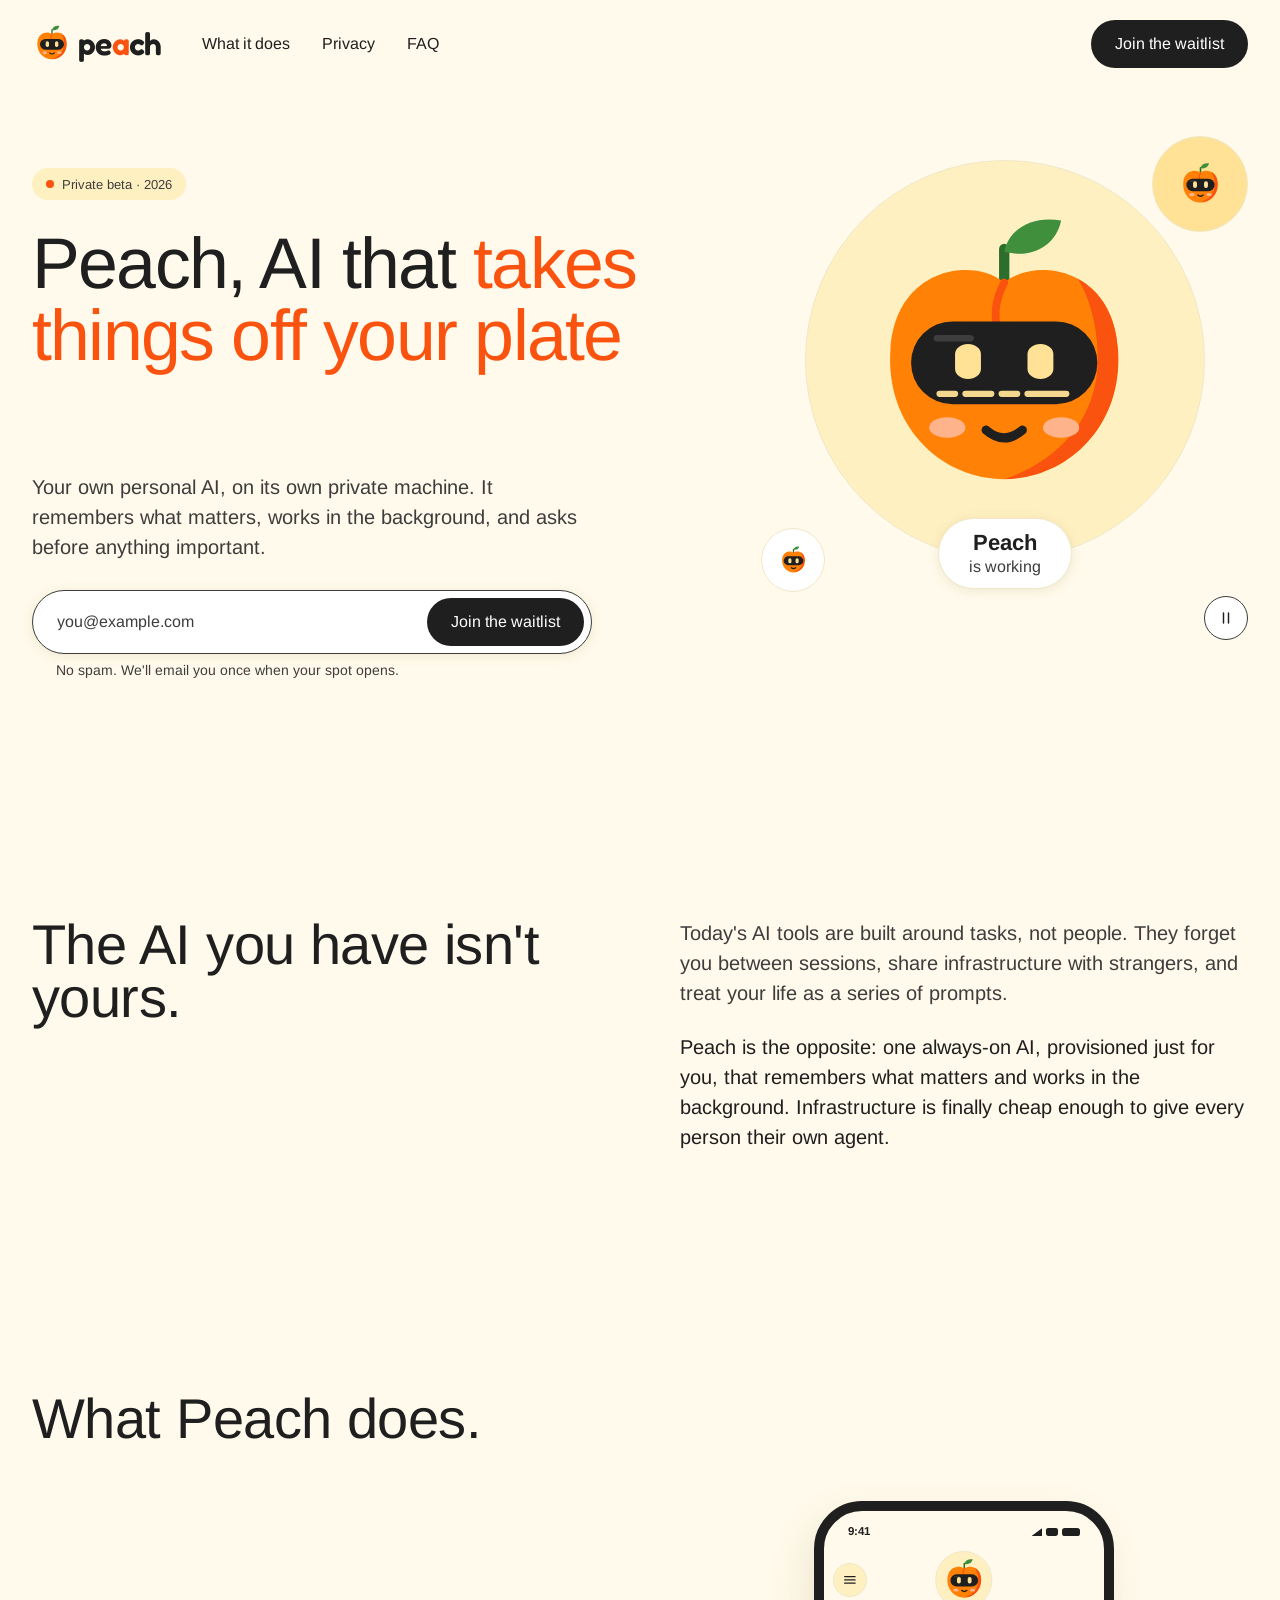
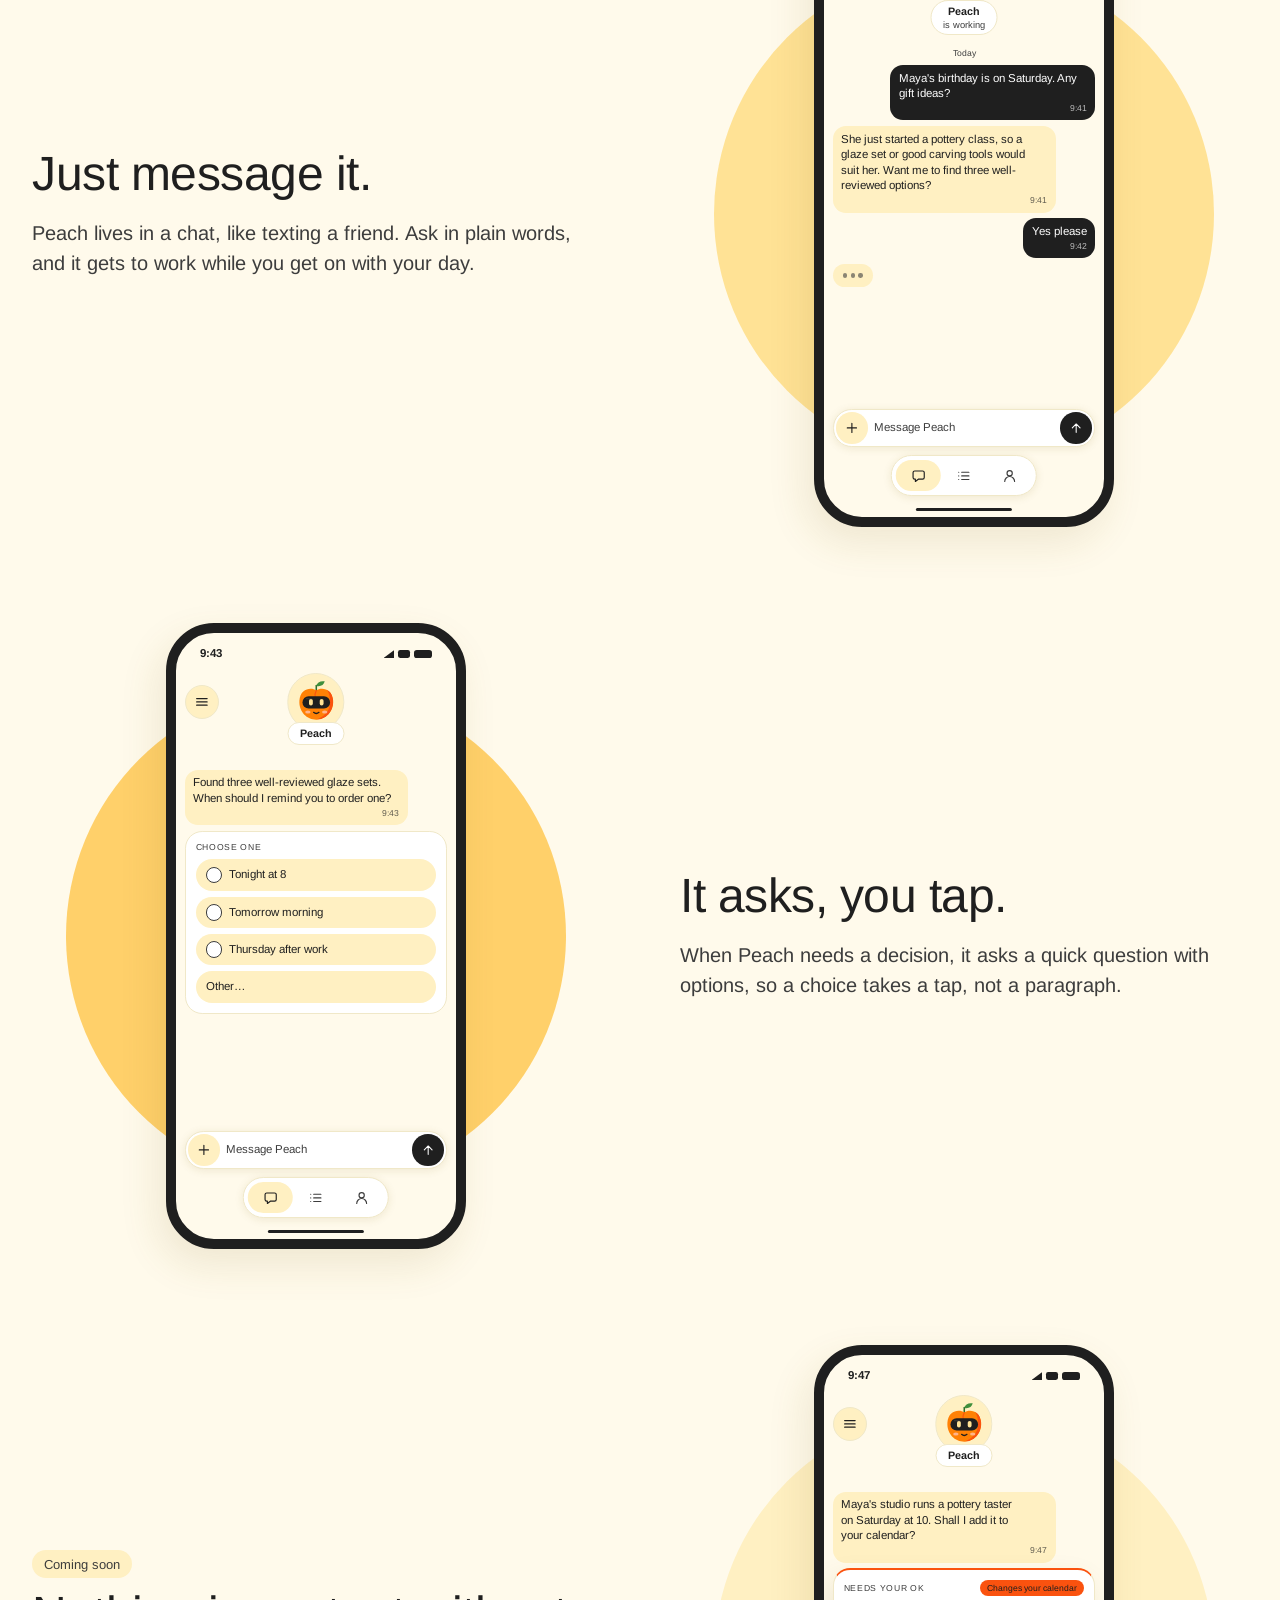
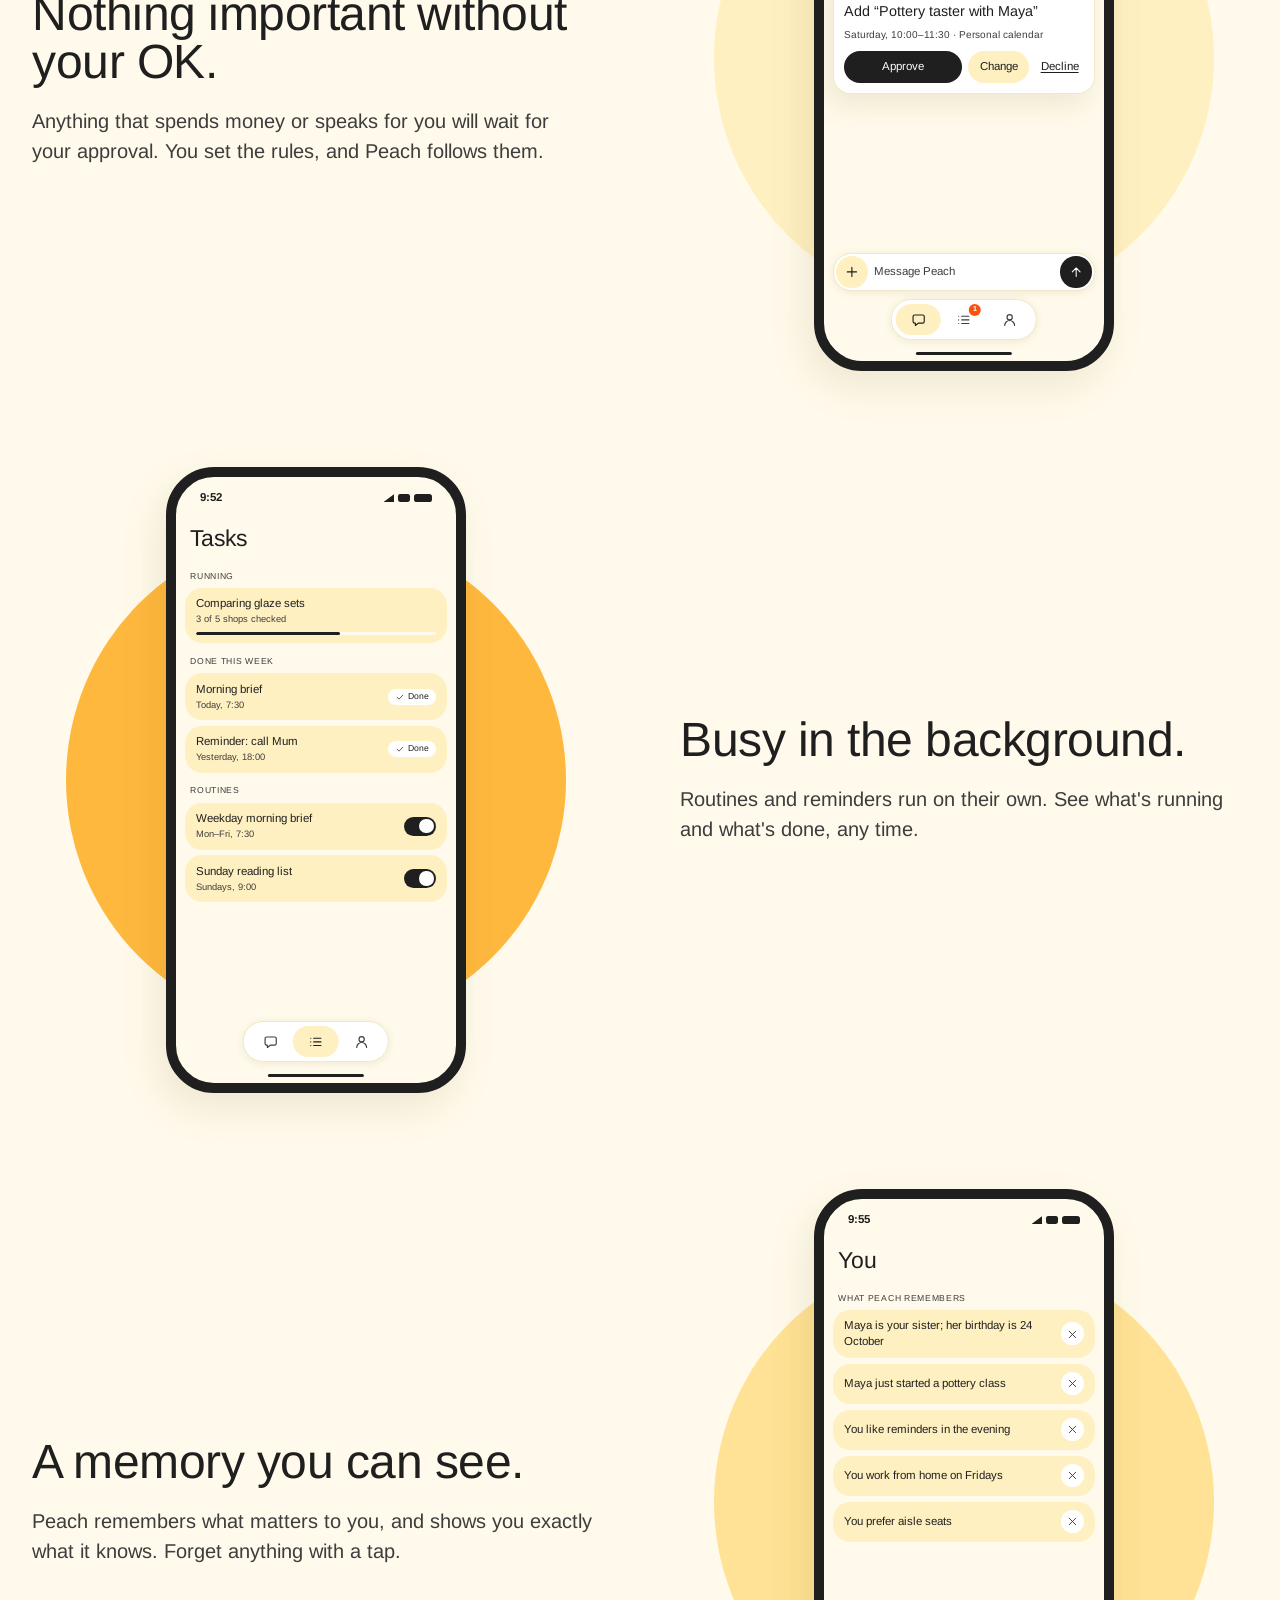
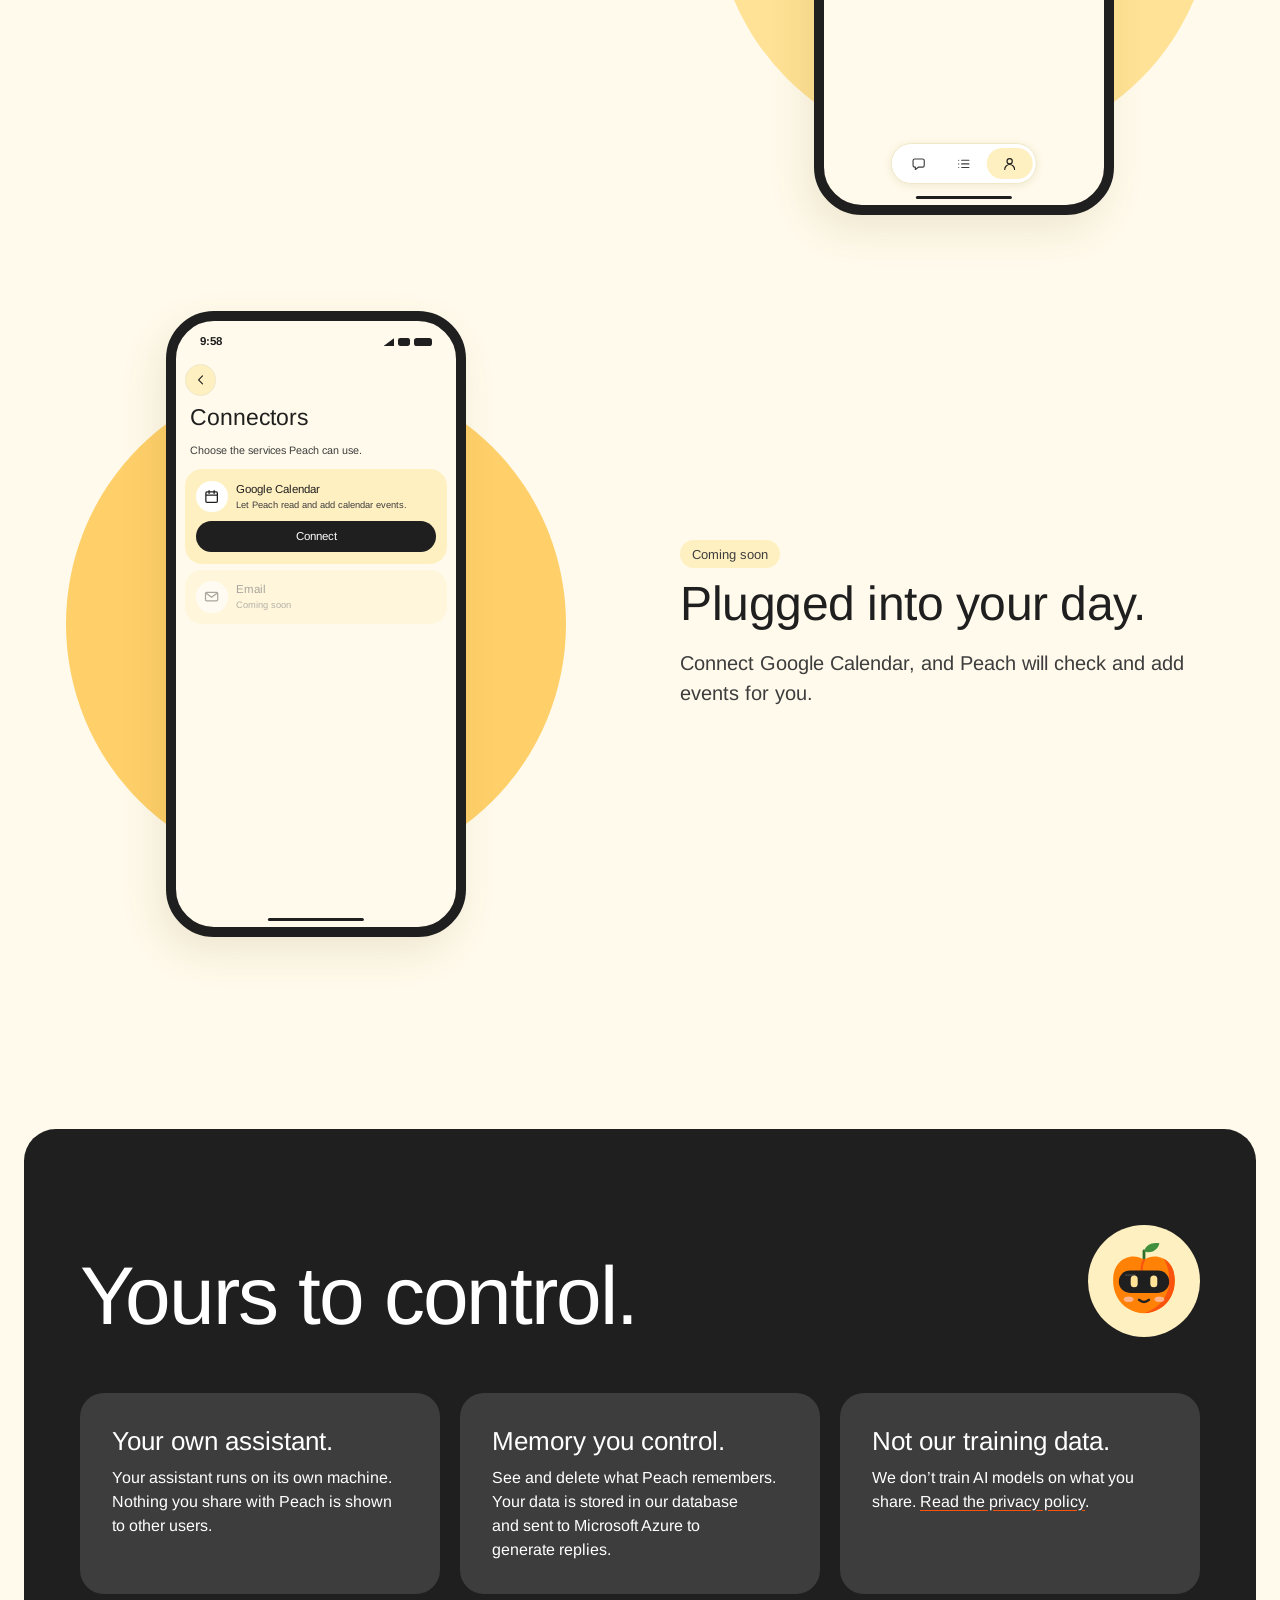
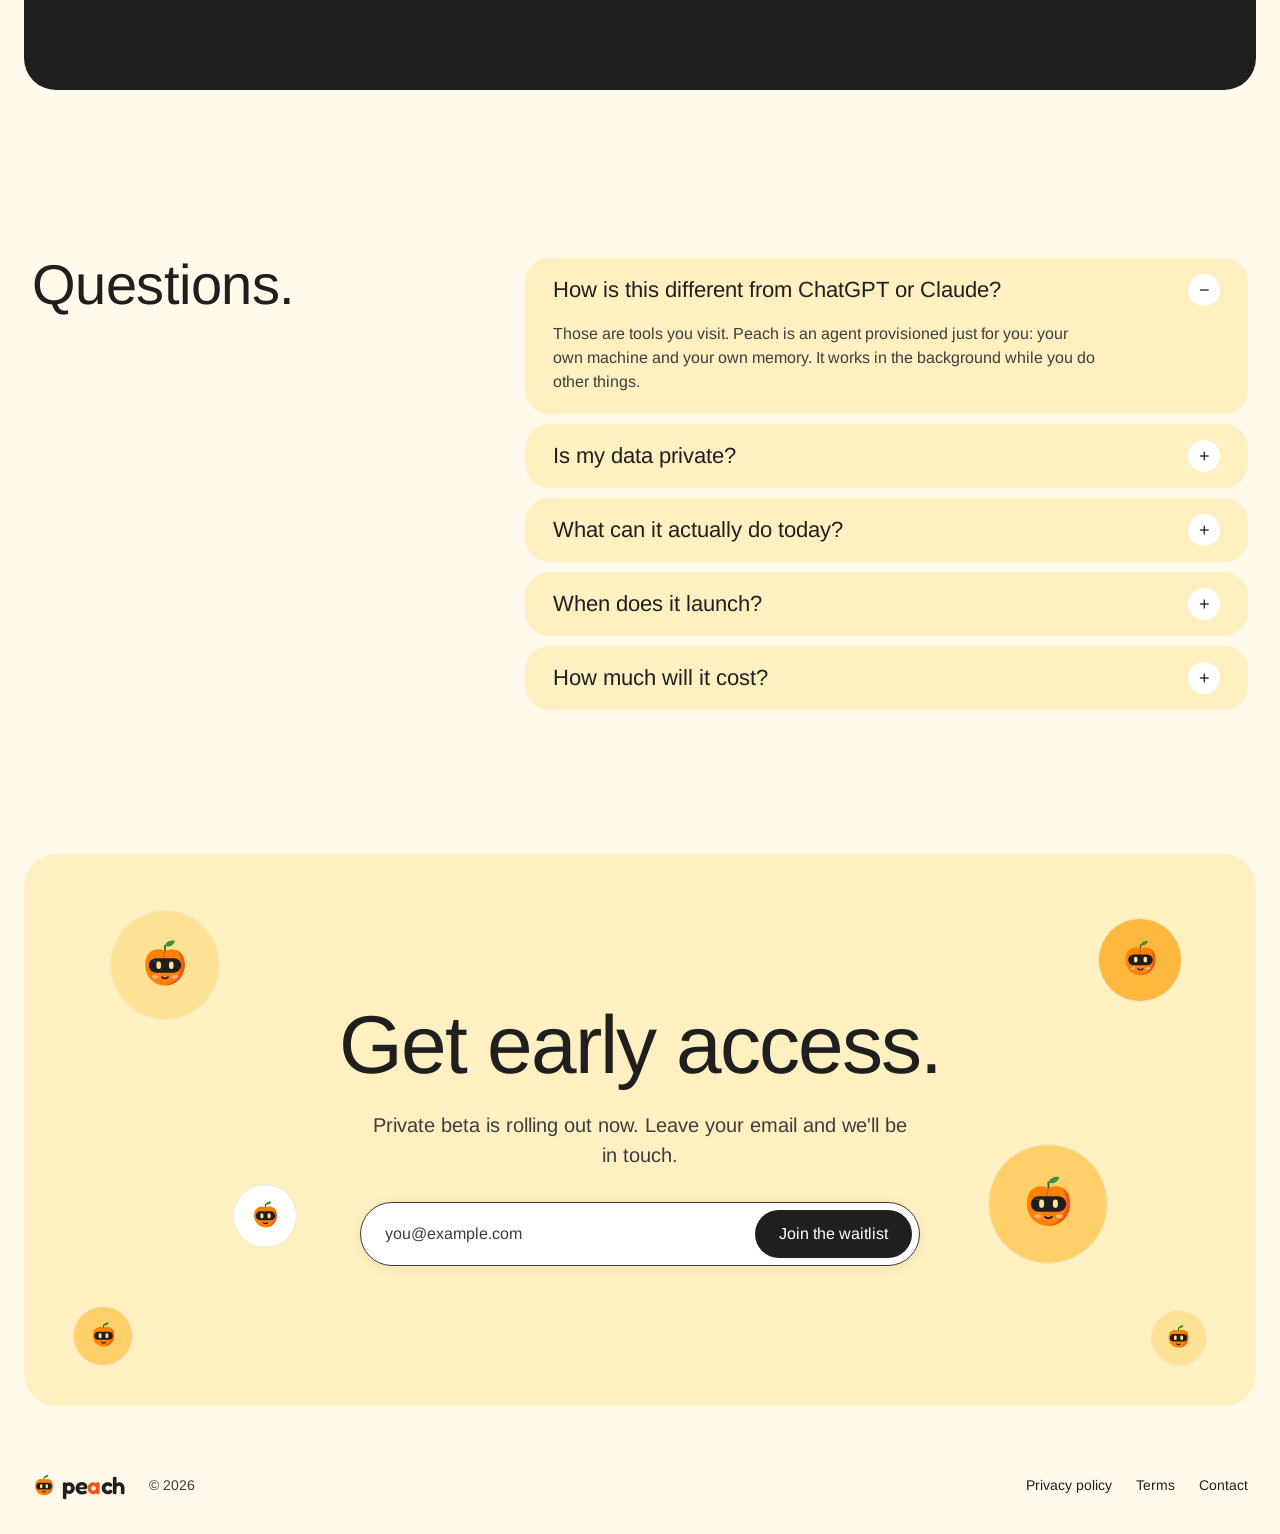
==== commit 9789c968: "Restyle and update the privacy policy and terms drafts (#149) - privacy.html and terms.html (the 202" ====
--- a/index.html
+++ b/index.html
@@ -209,8 +209,9 @@
 
           <li class="capability">
             <div class="capability-copy">
-              <h3>Nothing important without your OK.</h3>
-              <p>Anything that spends money or speaks for you waits for your approval. You set the rules, and Peach follows them.</p>
+              <span class="soon-pill" aria-hidden="true">Coming soon</span>
+              <h3>Nothing important without your OK.<span class="visually-hidden"> Coming soon.</span></h3>
+              <p>Anything that spends money or speaks for you will wait for your approval. You set the rules, and Peach follows them.</p>
             </div>
             <div class="capability-visual">
               <div class="phone" role="img" aria-label="An approval card: Peach asks for your OK before adding a pottery taster to your calendar, with Approve, Change and Decline.">
@@ -241,24 +242,24 @@
           <li class="capability">
             <div class="capability-copy">
               <h3>Busy in the background.</h3>
-              <p>Routines and reminders run on their own. See what's running, what needs you and what's done, any time.</p>
-            </div>
-            <div class="capability-visual">
-              <div class="phone" role="img" aria-label="The Tasks tab: one item needs you, gift research is running, the morning brief is done, and a weekday routine is on.">
+              <p>Routines and reminders run on their own. See what's running and what's done, any time.</p>
+            </div>
+            <div class="capability-visual">
+              <div class="phone" role="img" aria-label="The Tasks tab: gift research is running, the morning brief and a reminder are done, and two routines are on.">
                 <div class="phone-screen">
                   <div class="app-status"><span>9:52</span><span class="app-status-icons"><i></i><i></i><i></i></span></div>
                   <span class="app-title">Tasks</span>
                   <div class="app-list">
-                    <span class="app-section">Needs you</span>
-                    <span class="app-row"><span class="app-row-text"><span class="app-row-title">Add pottery taster to calendar</span><span class="app-row-meta">Waiting for your OK</span></span><span class="app-pill app-pill-needs">Needs you</span></span>
                     <span class="app-section">Running</span>
                     <span class="app-row"><span class="app-row-text"><span class="app-row-title">Comparing glaze sets</span><span class="app-row-meta">3 of 5 shops checked</span><span class="app-progress"><i></i></span></span></span>
                     <span class="app-section">Done this week</span>
                     <span class="app-row"><span class="app-row-text"><span class="app-row-title">Morning brief</span><span class="app-row-meta">Today, 7:30</span></span><span class="app-pill app-pill-done"><svg width="14" height="14"><use href="#i-check"/></svg>Done</span></span>
+                    <span class="app-row"><span class="app-row-text"><span class="app-row-title">Reminder: call Mum</span><span class="app-row-meta">Yesterday, 18:00</span></span><span class="app-pill app-pill-done"><svg width="14" height="14"><use href="#i-check"/></svg>Done</span></span>
                     <span class="app-section">Routines</span>
                     <span class="app-row"><span class="app-row-text"><span class="app-row-title">Weekday morning brief</span><span class="app-row-meta">Mon–Fri, 7:30</span></span><span class="app-switch"></span></span>
-                  </div>
-                  <div class="app-tabbar"><span class="app-tab"><svg width="22" height="22"><use href="#i-chat"/></svg></span><span class="app-tab is-current"><svg width="22" height="22"><use href="#i-list"/></svg><span class="app-badge">1</span></span><span class="app-tab"><svg width="22" height="22"><use href="#i-user"/></svg></span></div>
+                    <span class="app-row"><span class="app-row-text"><span class="app-row-title">Sunday reading list</span><span class="app-row-meta">Sundays, 9:00</span></span><span class="app-switch"></span></span>
+                  </div>
+                  <div class="app-tabbar"><span class="app-tab"><svg width="22" height="22"><use href="#i-chat"/></svg></span><span class="app-tab is-current"><svg width="22" height="22"><use href="#i-list"/></svg></span><span class="app-tab"><svg width="22" height="22"><use href="#i-user"/></svg></span></div>
                   <span class="app-home"></span>
                 </div>
               </div>
@@ -292,8 +293,9 @@
 
           <li class="capability">
             <div class="capability-copy">
-              <h3>Plugged into your day.</h3>
-              <p>Connect Google Calendar so Peach can check and add events, and share documents for it to read and answer questions about.</p>
+              <span class="soon-pill" aria-hidden="true">Coming soon</span>
+              <h3>Plugged into your day.<span class="visually-hidden"> Coming soon.</span></h3>
+              <p>Connect Google Calendar, and Peach will check and add events for you.</p>
             </div>
             <div class="capability-visual">
               <div class="phone" role="img" aria-label="The Connectors page: Google Calendar ready to connect, and email coming soon.">
@@ -338,7 +340,7 @@
             </li>
             <li>
               <h3>Not our training data.</h3>
-              <p>We don’t train AI models on what you share.</p>
+              <p>We don’t train AI models on what you share. <a href="/privacy">Read the privacy policy</a>.</p>
             </li>
           </ul>
         </div>
@@ -351,15 +353,15 @@
         <div class="faq-list">
           <details open>
             <summary>How is this different from ChatGPT or Claude?<span class="faq-indicator" aria-hidden="true"></span></summary>
-            <p>Those are tools you visit. Peach is an agent provisioned just for you: your own machine, your own memory, always running. It works in the background while you do other things.</p>
+            <p>Those are tools you visit. Peach is an agent provisioned just for you: your own machine and your own memory. It works in the background while you do other things.</p>
           </details>
           <details>
             <summary>Is my data private?<span class="faq-indicator" aria-hidden="true"></span></summary>
-            <p>Your assistant runs on its own machine, and nothing you share with Peach is shown to other users. Your conversations and memories are stored in our database, hosted by Fly.io in the US, and sent to Microsoft Azure, which runs the AI models, to generate replies. We don’t train AI models on what you share.</p>
+            <p>Your assistant runs on its own machine, and nothing you share with Peach is shown to other users. Your conversations and memories are stored in our database, hosted by Fly.io in the US, and sent to Microsoft Azure, which runs the AI models, to generate replies. We don’t train AI models on what you share. The details are in our <a href="/privacy">privacy policy</a>.</p>
           </details>
           <details>
             <summary>What can it actually do today?<span class="faq-indicator" aria-hidden="true"></span></summary>
-            <p>Chat, a memory you can see and edit, routines and reminders, reading public web pages, and answering questions about documents you upload. More capability rolls out as the beta progresses.</p>
+            <p>Chat, a memory you can see and edit, routines and reminders, searching the web and reading web pages, and answering questions about documents you upload. More capability rolls out as the beta progresses.</p>
           </details>
           <details>
             <summary>When does it launch?<span class="faq-indicator" aria-hidden="true"></span></summary>
@@ -408,6 +410,11 @@
         <span class="wordmark">pe<span class="wordmark-a">a</span>ch</span>
       </span>
       <span>© 2026</span>
+      <nav class="footer-links" aria-label="Legal and contact">
+        <a href="/privacy">Privacy policy</a>
+        <a href="/terms">Terms</a>
+        <a href="mailto:support@peach33.com">Contact</a>
+      </nav>
     </div>
   </footer>
 </body>
--- a/styles.css
+++ b/styles.css
@@ -470,6 +470,19 @@
 .capabilities { display: flex; flex-direction: column; gap: 72px; }
 .capability { display: flex; flex-direction: column; gap: var(--space-8); }
 .capability-copy { max-width: 640px; }
+
+.soon-pill {
+  display: inline-flex;
+  align-items: center;
+  min-height: 28px;
+  margin-bottom: var(--space-3);
+  padding: 0 var(--space-3);
+  border-radius: var(--corner-pill);
+  background: var(--surface);
+  color: var(--muted);
+  font-size: 13px;
+  line-height: normal;
+}
 .capability h3 { font-size: var(--h3-size); line-height: 1.1; letter-spacing: -0.01em; }
 .capability-copy p { max-width: 480px; margin-top: var(--space-3); color: var(--muted); font-size: var(--lead-size); line-height: var(--lead-leading); }
 
@@ -609,6 +622,7 @@
 .privacy-grid li { padding: var(--space-5); border-radius: var(--corner-card); background: var(--muted); }
 .privacy-grid h3 { font-size: 22px; line-height: 1.25; }
 .privacy-grid p { margin-top: var(--space-2); font-size: 15px; line-height: 22px; }
+.privacy-grid a { text-decoration: underline; text-decoration-color: var(--accent); text-underline-offset: 3px; }
 
 /* ---------- FAQ ---------- */
 
@@ -647,6 +661,7 @@
 .faq-indicator::before { content: "+"; }
 .faq-list details[open] .faq-indicator::before { content: "\2212"; }
 .faq-list details p { padding: 0 var(--faq-inset) var(--space-5); color: var(--muted); font-size: 15px; line-height: 22px; }
+.faq-list a { text-decoration: underline; text-decoration-color: var(--accent); text-underline-offset: 3px; }
 
 /* ---------- Closing ---------- */
 
@@ -678,10 +693,47 @@
 /* ---------- Footer ---------- */
 
 .site-footer { color: var(--muted); font-size: var(--text-sm); }
-.footer-inner { display: flex; align-items: center; gap: var(--space-3); padding-block: var(--space-6) var(--space-8); }
+.footer-inner { display: flex; flex-wrap: wrap; align-items: center; gap: var(--space-1) var(--space-3); padding-block: var(--space-6) var(--space-8); }
 .footer-brand { display: inline-flex; align-items: center; gap: 6px; color: var(--fg); }
 .footer-brand img { width: 24px; height: 24px; }
 .footer-brand .wordmark { font-size: 24px; }
+.footer-links { display: flex; flex-wrap: wrap; gap: 0 var(--space-5); width: 100%; color: var(--fg); }
+.footer-links a { display: flex; align-items: center; min-height: var(--tap-target); }
+.footer-links a[aria-current="page"] { text-decoration: underline; text-decoration-color: var(--accent); text-underline-offset: 3px; }
+
+/* ---------- Legal pages ---------- */
+
+.legal { padding-block: var(--space-8) var(--section-space); }
+.legal-article { display: flex; flex-direction: column; gap: var(--space-8); max-width: 720px; }
+.legal-header { display: flex; flex-direction: column; gap: var(--space-4); }
+.legal h1 { font-size: var(--h2-size); line-height: 1; letter-spacing: var(--tracking-display); }
+.legal-intro { color: var(--muted); font-size: var(--lead-size); line-height: var(--lead-leading); }
+
+.legal-notice {
+  display: flex;
+  gap: var(--space-3);
+  padding: var(--space-4) var(--space-5);
+  border-radius: var(--corner-card);
+  background: var(--surface);
+  font-size: var(--text-sm);
+  line-height: 1.5;
+}
+
+.legal-notice::before { content: ""; flex-shrink: 0; width: 10px; height: 10px; margin-top: 5px; border-radius: 50%; background: var(--accent); }
+.legal-summary { padding: var(--space-5) var(--space-6); border: 0; border-radius: var(--corner-card); background: var(--surface); }
+.legal-toc { display: flex; flex-direction: column; gap: var(--space-3); padding: var(--space-5) var(--space-6); border: var(--line) solid var(--border); border-radius: var(--corner-card); background: var(--white); }
+.legal .legal-toc h2 { color: var(--muted); font-size: var(--text-xs); line-height: normal; letter-spacing: 0.08em; text-transform: uppercase; }
+.legal-section { display: flex; flex-direction: column; gap: var(--space-4); padding-top: var(--space-6); border-top: var(--line) solid var(--border); }
+.legal h2 { font-size: 26px; line-height: 1.2; letter-spacing: -0.01em; }
+.legal h3 { padding-top: var(--space-2); font-size: 18px; line-height: 1.3; }
+.legal-section p, .legal li { font-size: var(--text-base); line-height: 1.6; }
+.legal ul, .legal ol { display: flex; flex-direction: column; gap: var(--space-2); margin: 0; padding-left: var(--space-6); }
+.legal ul { list-style: disc; }
+.legal ol { list-style: decimal; }
+.legal-toc ol { gap: var(--space-1); }
+.legal address { font-style: normal; line-height: 1.6; }
+.legal li > span:first-child { font-weight: 700; }
+.legal-article a { overflow-wrap: anywhere; text-decoration: underline; text-decoration-color: var(--accent); text-underline-offset: 3px; }
 
 /* ---------- Tablet ---------- */
 
@@ -817,6 +869,15 @@
   .closing-peach-6 { --size: 56px; --fill: var(--block-gold); --delay: -3s; display: grid; right: 4%; bottom: 40px; }
 
   .footer-inner { min-height: calc(var(--space-12) * 2); gap: var(--space-6); padding-block: var(--space-6); }
+  .footer-links { width: auto; margin-left: auto; gap: var(--space-6); }
+
+  .legal { padding-block: var(--section-y-desktop) var(--section-space); }
+  .legal h1 { font-size: var(--text-3xl); }
+  .legal h2 { font-size: var(--text-xl); }
+  .legal h3 { font-size: 20px; }
+  .legal-section p, .legal li { font-size: 17px; }
+  .legal-toc ol { display: block; columns: 2; column-gap: var(--space-8); }
+  .legal-toc li { margin-bottom: var(--space-1); }
 }
 
 @media (prefers-reduced-motion: reduce) {
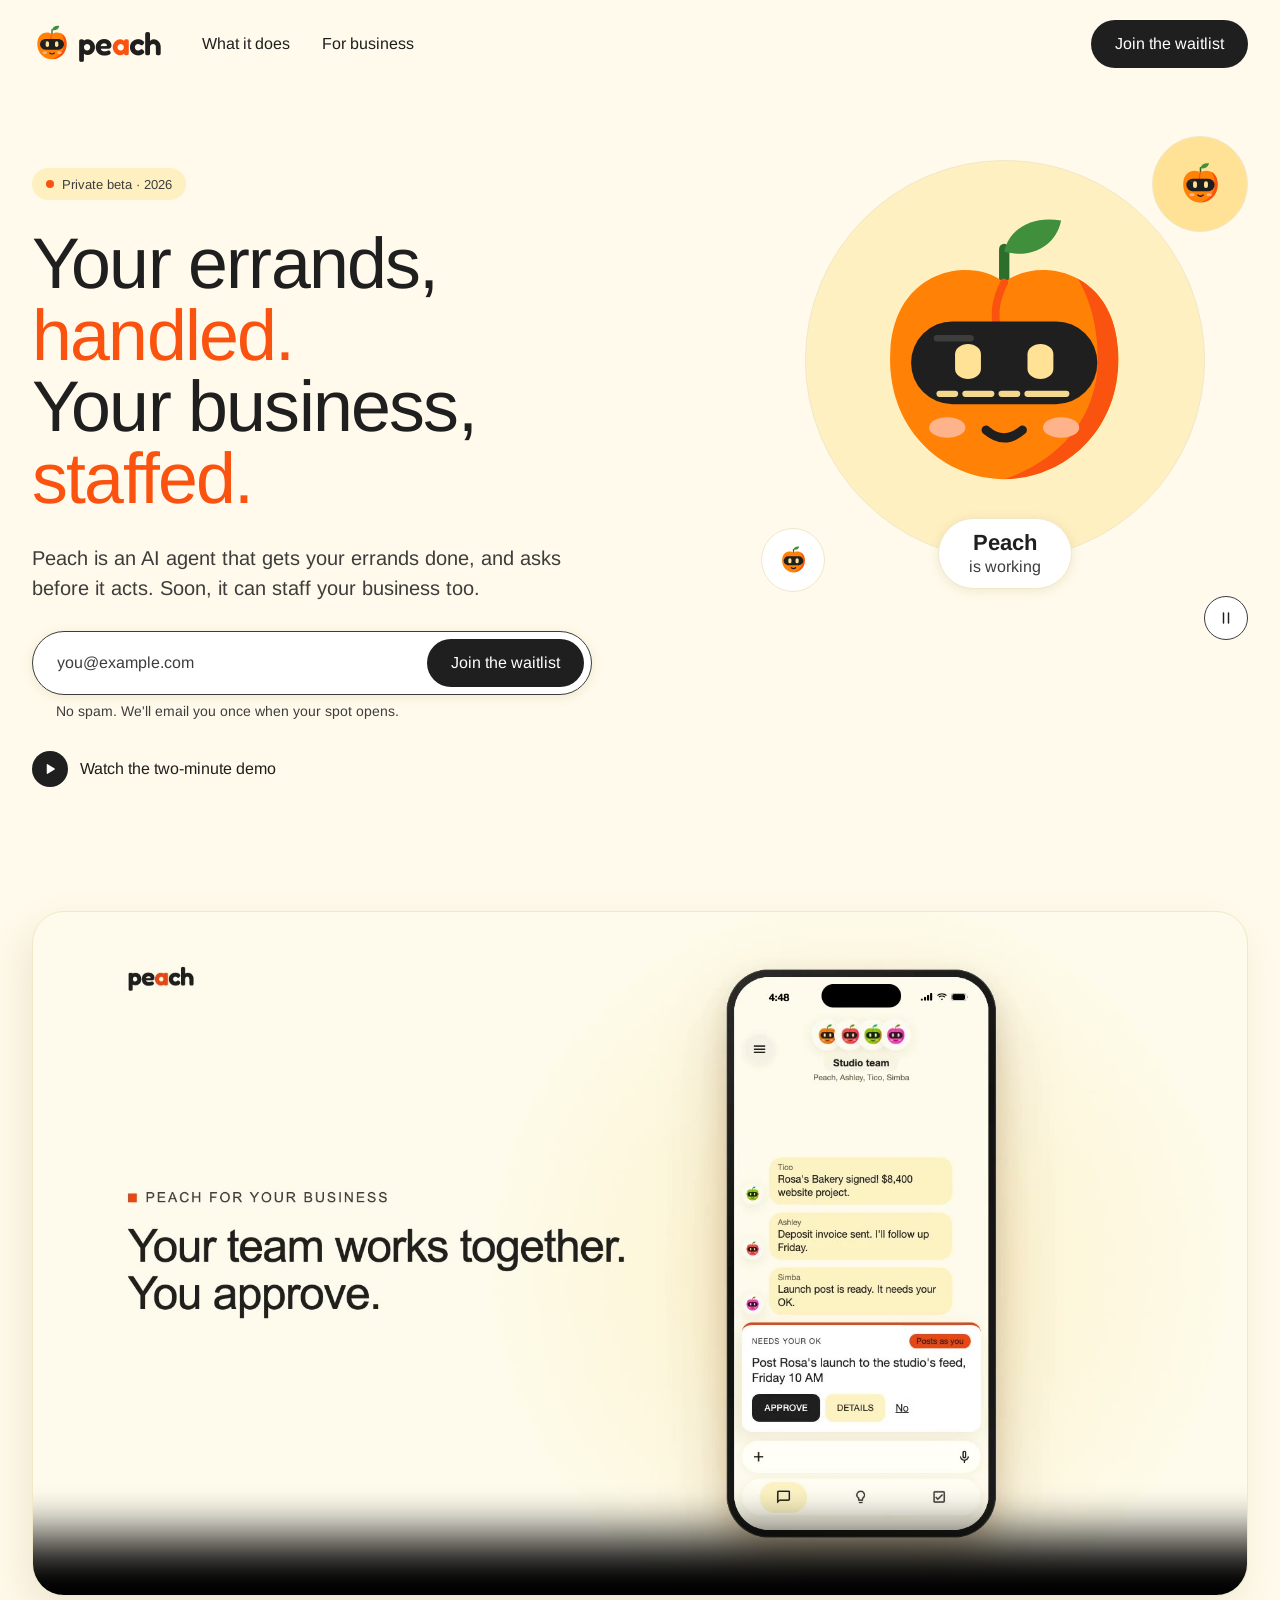
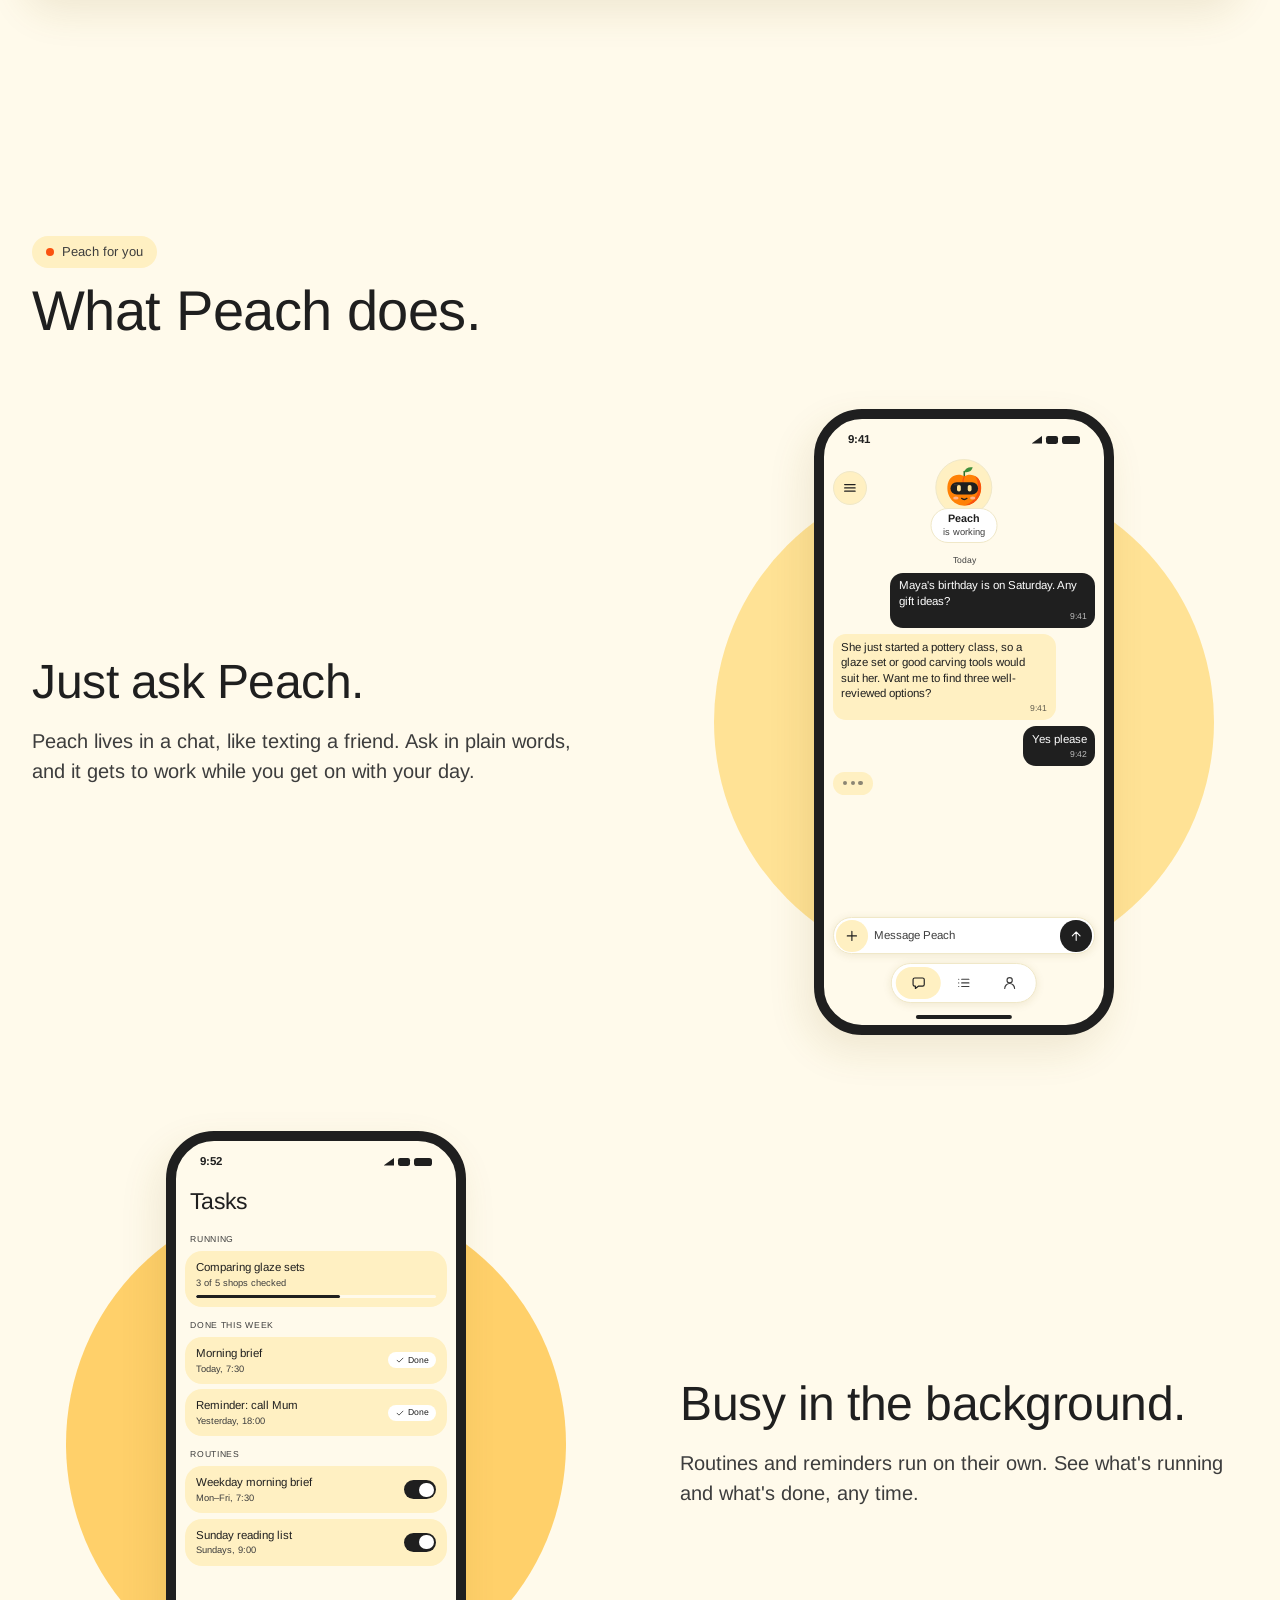
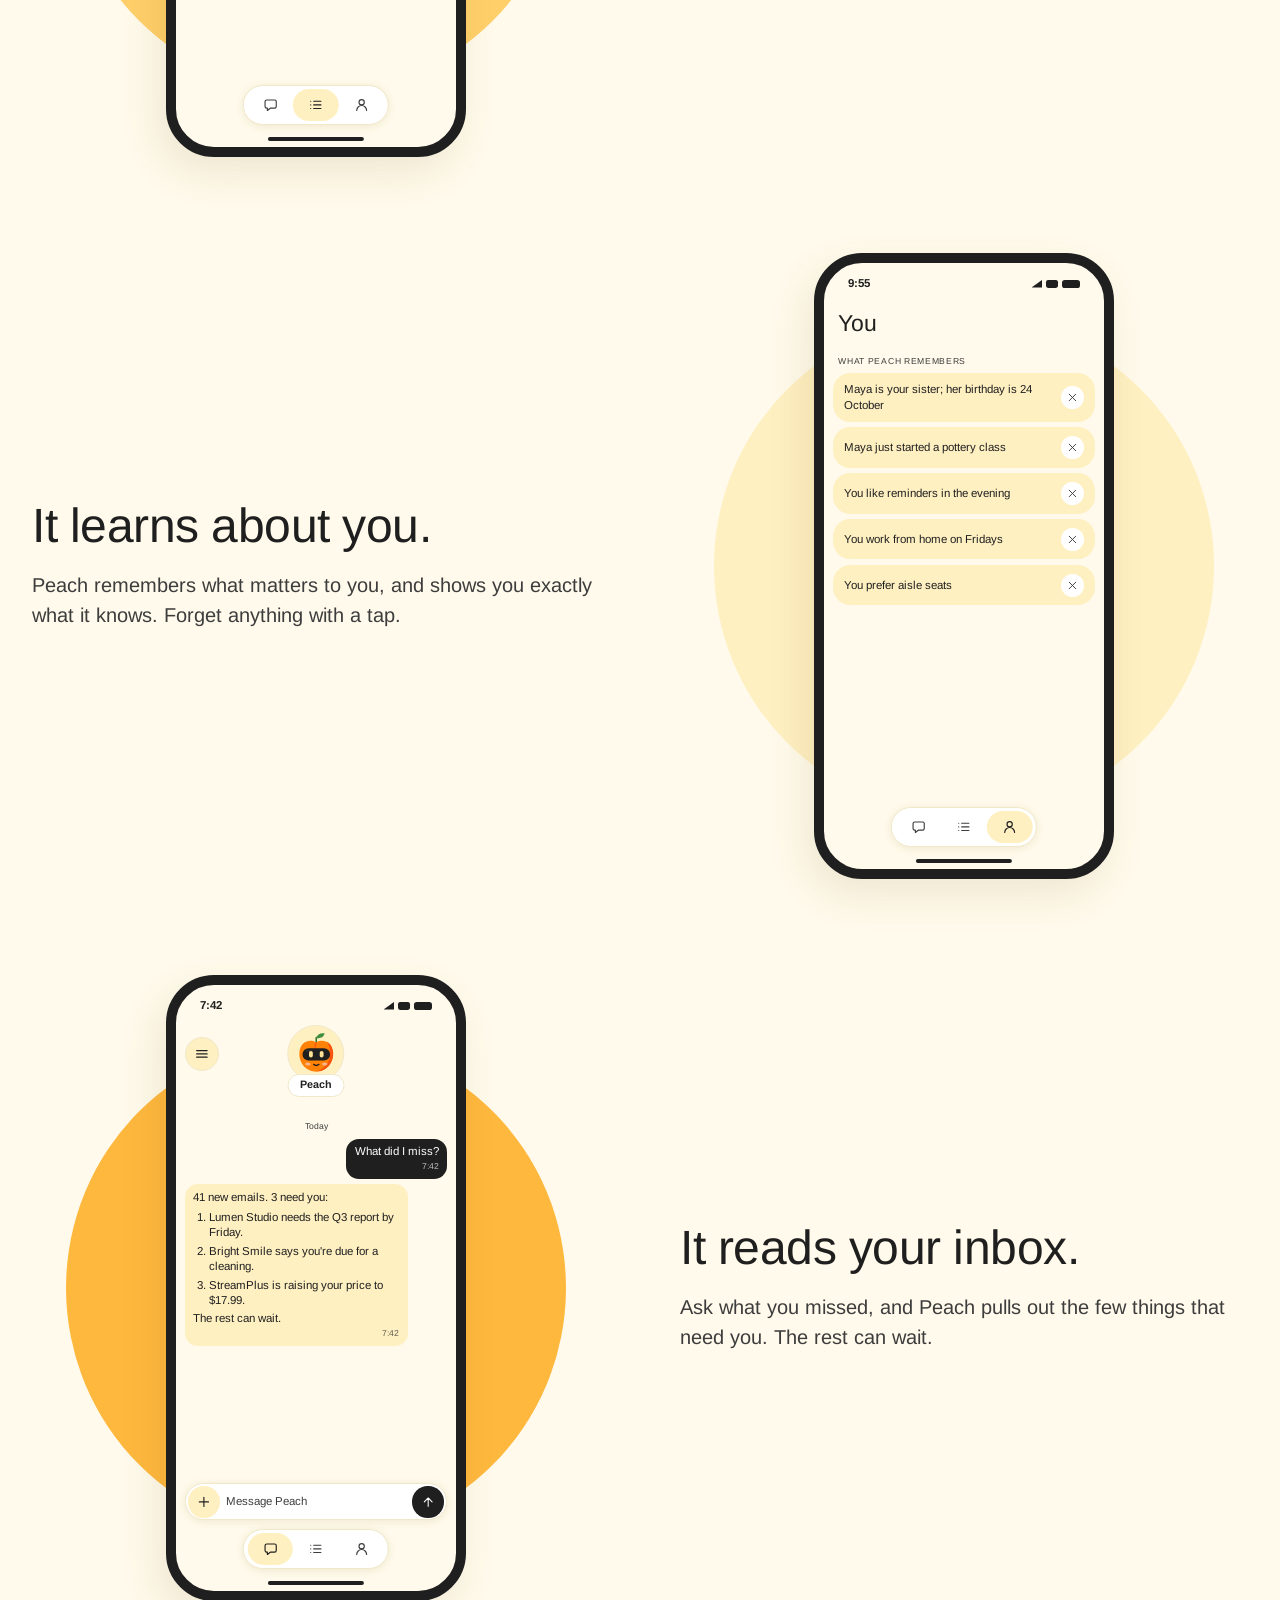
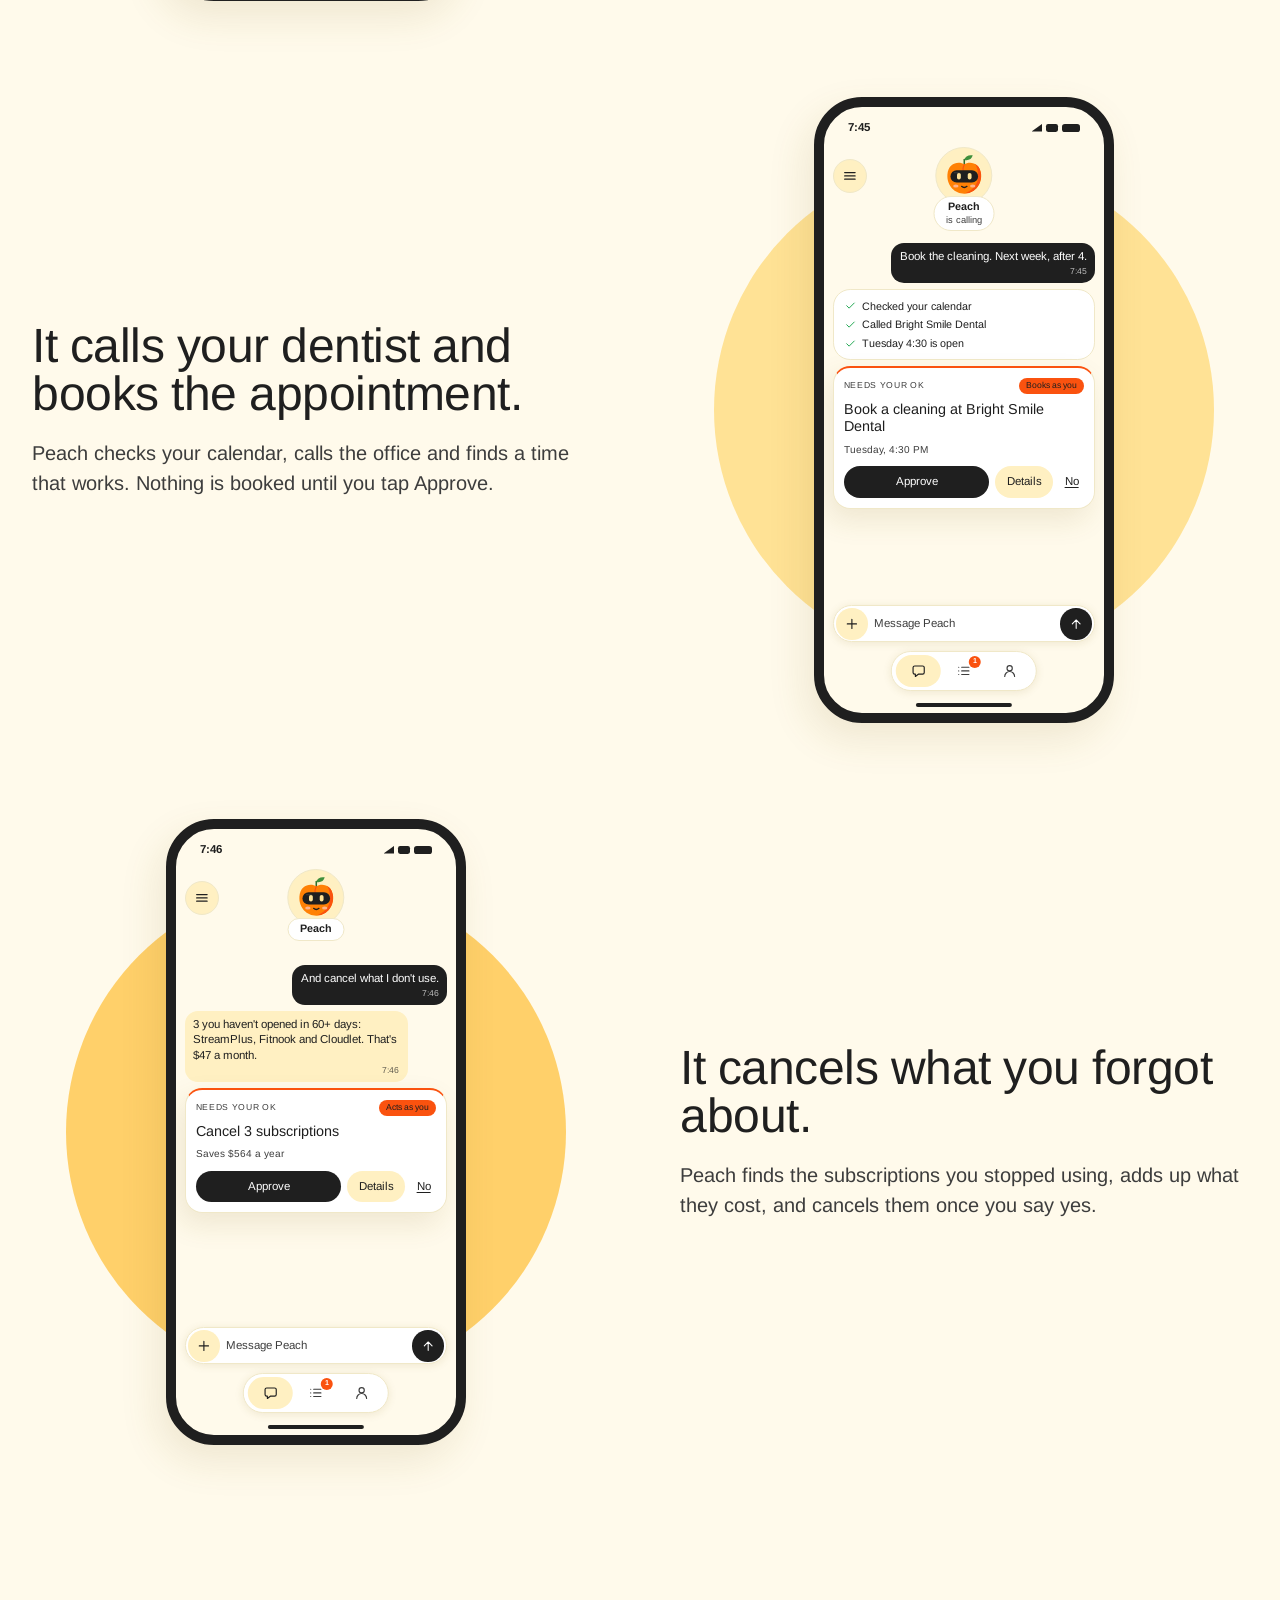
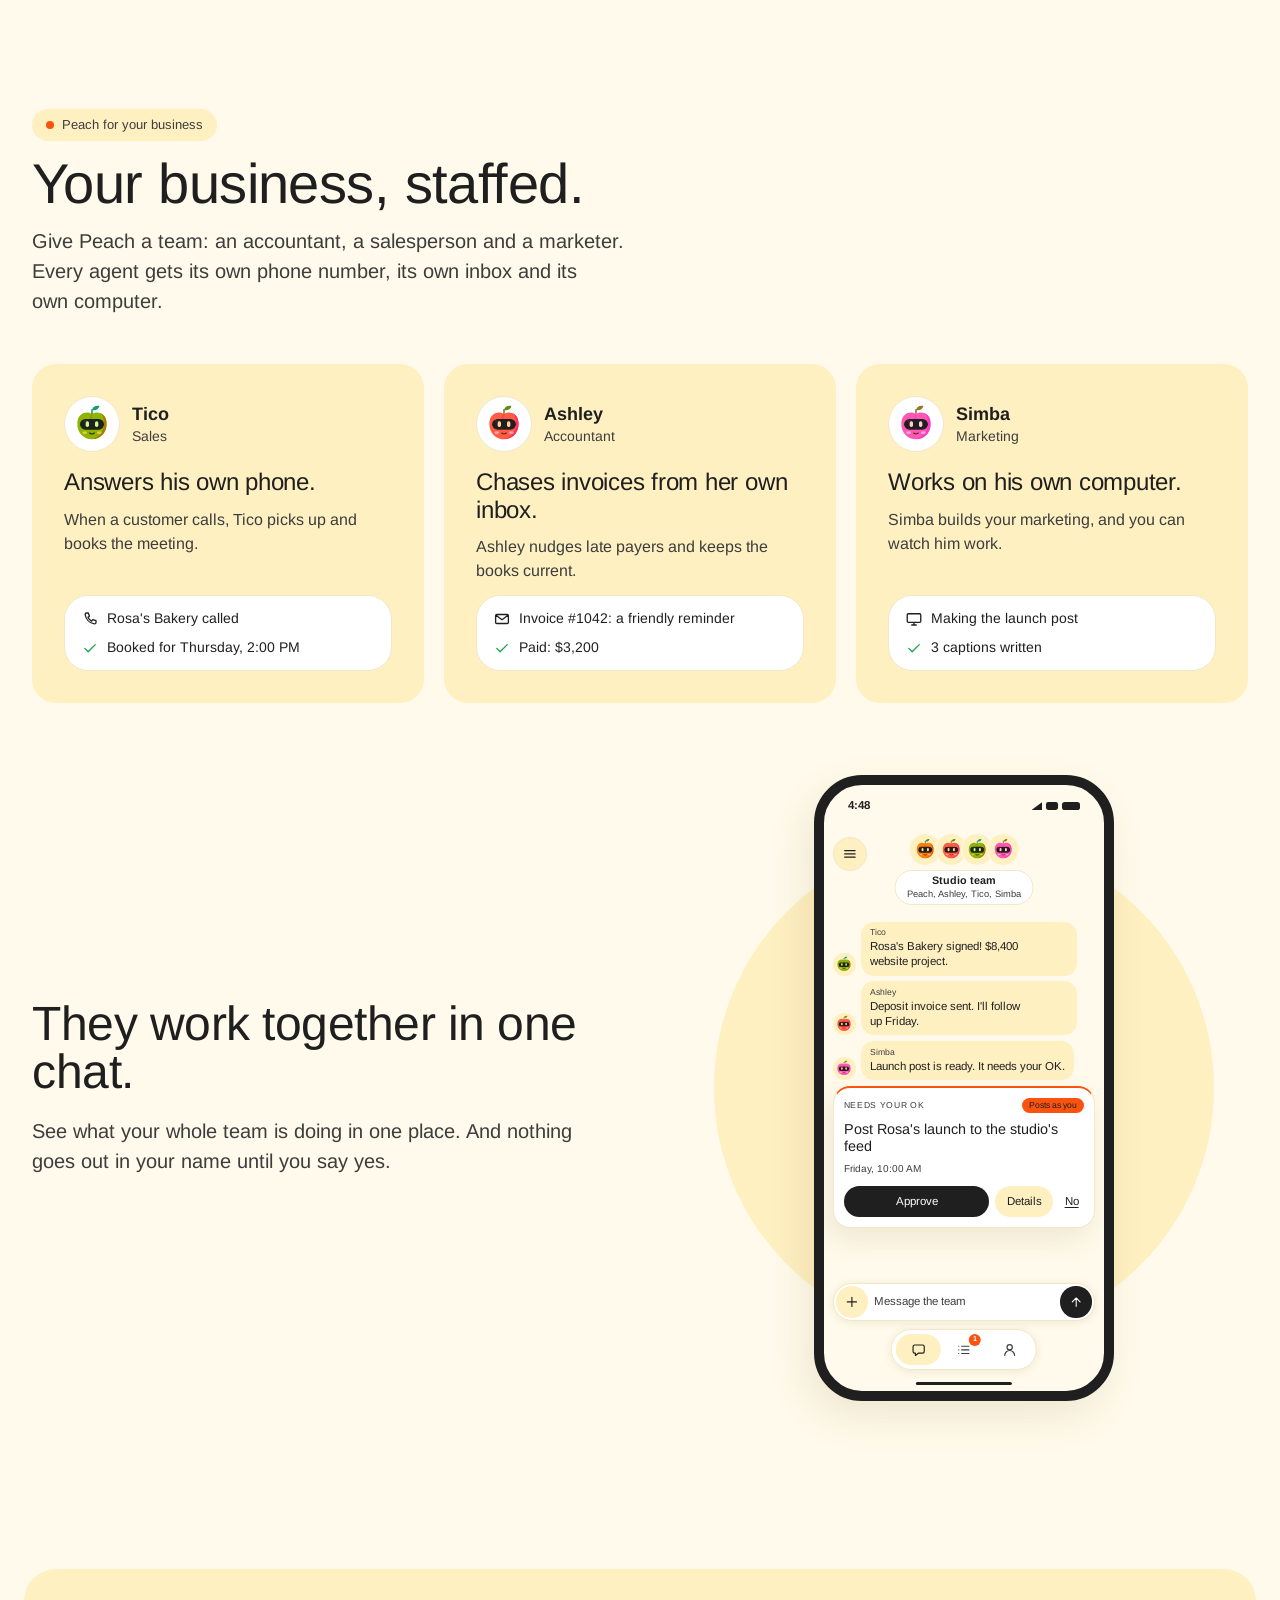
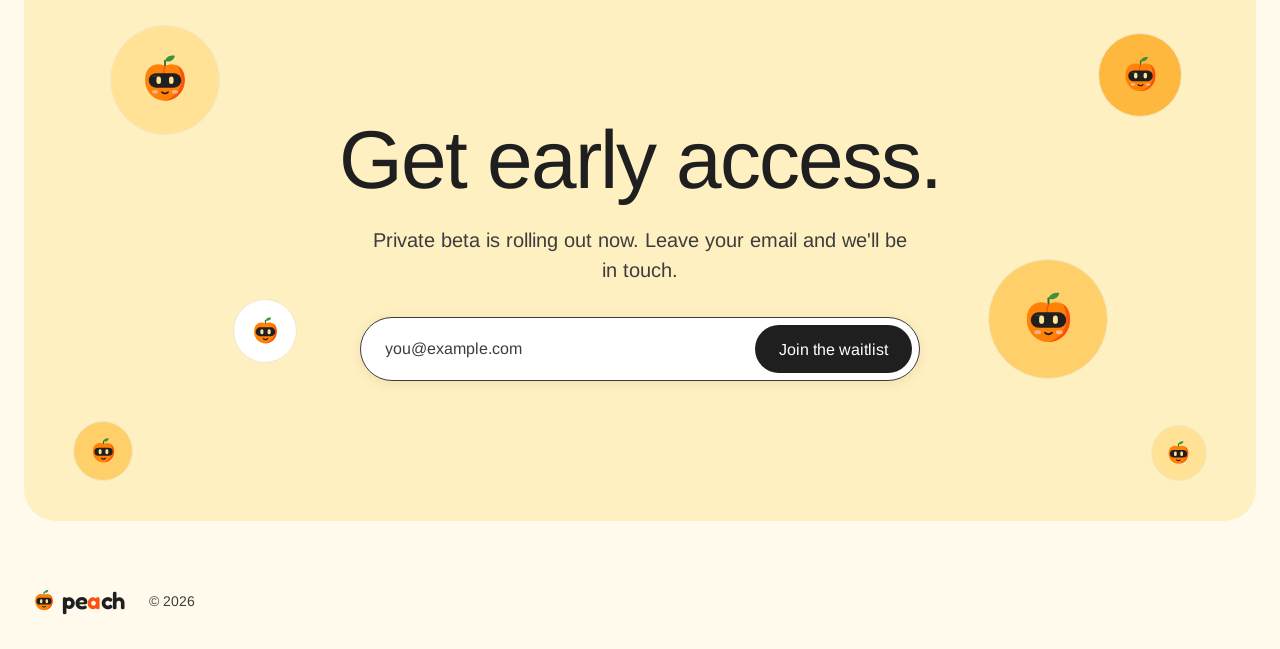
==== commit b0991285: "Align the landing page with the demo video The hero takes the demo's closing line, "Your errands, ha" ====
--- a/index.html
+++ b/index.html
@@ -3,13 +3,14 @@
 <head>
   <meta charset="utf-8">
   <meta name="viewport" content="width=device-width, initial-scale=1, viewport-fit=cover">
-  <title>Peach — AI that takes things off your plate</title>
-  <meta name="description" content="Your own personal AI, on its own private machine. It remembers what matters, works in the background, and asks before anything important.">
-  <meta property="og:title" content="Peach — AI that takes things off your plate">
-  <meta property="og:description" content="Your own personal AI, on its own private machine. It remembers what matters, works in the background, and asks before anything important.">
+  <title>Peach — Your errands, handled. Your business, staffed.</title>
+  <meta name="description" content="Peach is an AI agent that gets your errands done, and asks before it acts. Soon, it can staff your business too.">
+  <meta property="og:title" content="Peach — Your errands, handled. Your business, staffed.">
+  <meta property="og:description" content="Peach is an AI agent that gets your errands done, and asks before it acts. Soon, it can staff your business too.">
   <meta property="og:url" content="https://peach33.com/">
   <meta property="og:type" content="website">
   <meta property="og:site_name" content="Peach">
+  <meta property="og:image" content="https://peach33.com/assets/peach-demo-poster.jpg">
   <meta name="theme-color" content="#fffaeb">
   <link rel="canonical" href="https://peach33.com/">
   <link rel="icon" href="assets/favicon.png" type="image/png" sizes="32x32">
@@ -33,8 +34,9 @@
     <symbol id="i-send" viewBox="0 0 24 24"><path d="M12 19V5M5.5 11.5 12 5l6.5 6.5"/></symbol>
     <symbol id="i-check" viewBox="0 0 24 24"><path d="m5 12.5 4.5 4.5L19 7.5"/></symbol>
     <symbol id="i-back" viewBox="0 0 24 24"><path d="m14.5 6-6 6 6 6"/></symbol>
-    <symbol id="i-calendar" viewBox="0 0 24 24"><path d="M5.5 5.5h13a1.5 1.5 0 0 1 1.5 1.5v11.5a1.5 1.5 0 0 1-1.5 1.5h-13A1.5 1.5 0 0 1 4 18.5V7a1.5 1.5 0 0 1 1.5-1.5zM4 10h16M8.5 3.5v4M15.5 3.5v4"/></symbol>
     <symbol id="i-mail" viewBox="0 0 24 24"><path d="M5 6h14a1.5 1.5 0 0 1 1.5 1.5v9A1.5 1.5 0 0 1 19 18H5a1.5 1.5 0 0 1-1.5-1.5v-9A1.5 1.5 0 0 1 5 6zM4 7l8 6 8-6"/></symbol>
+    <symbol id="i-phone" viewBox="0 0 24 24"><path d="M7.5 4h2.25l1.5 4.25-2 1.5a10.5 10.5 0 0 0 5 5l1.5-2 4.25 1.5v2.25a2 2 0 0 1-2 2A15 15 0 0 1 5.5 6a2 2 0 0 1 2-2z"/></symbol>
+    <symbol id="i-screen" viewBox="0 0 24 24"><path d="M4.5 5h15a1.5 1.5 0 0 1 1.5 1.5V15a1.5 1.5 0 0 1-1.5 1.5h-15A1.5 1.5 0 0 1 3 15V6.5A1.5 1.5 0 0 1 4.5 5zM9 20h6M12 16.5V20"/></symbol>
   </svg>
 
   <a class="skip-link" href="#main">Skip to content</a>
@@ -56,8 +58,7 @@
 
       <nav id="section-nav" class="section-nav" aria-label="Main navigation">
         <a href="#does">What it does</a>
-        <a href="#privacy">Privacy</a>
-        <a href="#faq">FAQ</a>
+        <a href="#business">For business</a>
       </nav>
 
       <a class="button nav-cta" href="#waitlist" aria-label="Join the waitlist">
@@ -110,10 +111,10 @@
         <div class="hero-copy">
           <p class="eyebrow-pill"><span class="eyebrow-dot" aria-hidden="true"></span>Private beta · 2026</p>
           <h1 id="hero-title" class="hero-title">
-            <span class="visually-hidden">Peach, AI that takes things off your plate</span>
-            <span aria-hidden="true">Peach, AI that <span class="hero-rotator" data-rotator>takes things off your plate</span></span>
+            <span class="hero-line">Your errands, <span class="hero-accent">handled.</span></span>
+            <span class="hero-line">Your business, <span class="hero-accent">staffed.</span></span>
           </h1>
-          <p class="hero-description">Your own personal AI, on its own private machine. It remembers what matters, works in the background, and asks before anything important.</p>
+          <p class="hero-description">Peach is an AI agent that gets your errands done, and asks before it acts. Soon, it can staff your business too.</p>
 
           <div class="waitlist-widget">
             <form id="hero-waitlist" class="waitlist-form" action="https://formspree.io/f/xbdwdjdj" method="POST">
@@ -128,27 +129,37 @@
             </form>
             <p id="hero-status" class="waitlist-status" role="status" aria-live="polite" aria-atomic="true"></p>
           </div>
+
+          <a class="demo-link" href="#demo">
+            <span class="demo-link-icon" aria-hidden="true"><svg width="16" height="16" focusable="false"><use href="#i-play"/></svg></span>
+            Watch the two-minute demo
+          </a>
         </div>
       </div>
     </section>
 
-    <section class="section why" aria-labelledby="why-title">
-      <div class="container why-inner">
-        <h2 id="why-title">The AI you have isn't yours.</h2>
-        <div class="why-copy">
-          <p>Today's AI tools are built around tasks, not people. They forget you between sessions, share infrastructure with strangers, and treat your life as a series of prompts.</p>
-          <p>Peach is the opposite: one always-on AI, provisioned just for you, that remembers what matters and works in the background. Infrastructure is finally cheap enough to give every person their own agent.</p>
+    <section id="demo" class="section demo" aria-label="Demo video" tabindex="-1">
+      <div class="container">
+        <div class="demo-frame">
+          <video class="demo-video" controls preload="none" playsinline poster="assets/peach-demo-poster.jpg" width="1920" height="1080">
+            <source src="assets/peach-demo.mp4" type="video/mp4">
+            <track kind="captions" src="assets/peach-demo.en.vtt" srclang="en" label="English">
+            <a href="assets/peach-demo.mp4">Download the demo video</a>
+          </video>
         </div>
       </div>
     </section>
 
     <section id="does" class="section does" aria-labelledby="does-title" tabindex="-1">
       <div class="container">
-        <h2 id="does-title" class="does-title">What Peach does.</h2>
+        <div class="section-head">
+          <p class="eyebrow-pill"><span class="eyebrow-dot" aria-hidden="true"></span>Peach for you</p>
+          <h2 id="does-title">What Peach does.</h2>
+        </div>
         <ul class="capabilities">
           <li class="capability">
             <div class="capability-copy">
-              <h3>Just message it.</h3>
+              <h3>Just ask Peach.</h3>
               <p>Peach lives in a chat, like texting a friend. Ask in plain words, and it gets to work while you get on with your day.</p>
             </div>
             <div class="capability-visual">
@@ -169,70 +180,6 @@
                   </div>
                   <div class="app-composer"><span class="app-round"><svg width="22" height="22"><use href="#i-plus"/></svg></span><span>Message Peach</span><span class="app-round app-send"><svg width="20" height="20"><use href="#i-send"/></svg></span></div>
                   <div class="app-tabbar"><span class="app-tab is-current"><svg width="22" height="22"><use href="#i-chat"/></svg></span><span class="app-tab"><svg width="22" height="22"><use href="#i-list"/></svg></span><span class="app-tab"><svg width="22" height="22"><use href="#i-user"/></svg></span></div>
-                  <span class="app-home"></span>
-                </div>
-              </div>
-            </div>
-          </li>
-
-          <li class="capability">
-            <div class="capability-copy">
-              <h3>It asks, you tap.</h3>
-              <p>When Peach needs a decision, it asks a quick question with options, so a choice takes a tap, not a paragraph.</p>
-            </div>
-            <div class="capability-visual">
-              <div class="phone" role="img" aria-label="Peach asks when to remind you to order the gift, with three times to tap, or Other.">
-                <div class="phone-screen">
-                  <div class="app-status"><span>9:43</span><span class="app-status-icons"><i></i><i></i><i></i></span></div>
-                  <div class="app-header">
-                    <span class="app-menu"><svg width="22" height="22"><use href="#i-menu"/></svg></span>
-                    <span class="app-avatar"><img src="assets/peach-mascot.svg" alt="" width="64" height="64"></span>
-                    <span class="app-name"><b>Peach</b></span>
-                  </div>
-                  <div class="app-body">
-                    <p class="bubble bubble-peach">Found three well-reviewed glaze sets. When should I remind you to order one?<span class="bubble-meta">9:43</span></p>
-                    <div class="app-card app-question">
-                      <span class="app-eyebrow">Choose one</span>
-                      <span class="app-option">Tonight at 8</span>
-                      <span class="app-option">Tomorrow morning</span>
-                      <span class="app-option">Thursday after work</span>
-                      <span class="app-option is-other">Other…</span>
-                    </div>
-                  </div>
-                  <div class="app-composer"><span class="app-round"><svg width="22" height="22"><use href="#i-plus"/></svg></span><span>Message Peach</span><span class="app-round app-send"><svg width="20" height="20"><use href="#i-send"/></svg></span></div>
-                  <div class="app-tabbar"><span class="app-tab is-current"><svg width="22" height="22"><use href="#i-chat"/></svg></span><span class="app-tab"><svg width="22" height="22"><use href="#i-list"/></svg></span><span class="app-tab"><svg width="22" height="22"><use href="#i-user"/></svg></span></div>
-                  <span class="app-home"></span>
-                </div>
-              </div>
-            </div>
-          </li>
-
-          <li class="capability">
-            <div class="capability-copy">
-              <span class="soon-pill" aria-hidden="true">Coming soon</span>
-              <h3>Nothing important without your OK.<span class="visually-hidden"> Coming soon.</span></h3>
-              <p>Anything that spends money or speaks for you will wait for your approval. You set the rules, and Peach follows them.</p>
-            </div>
-            <div class="capability-visual">
-              <div class="phone" role="img" aria-label="An approval card: Peach asks for your OK before adding a pottery taster to your calendar, with Approve, Change and Decline.">
-                <div class="phone-screen">
-                  <div class="app-status"><span>9:47</span><span class="app-status-icons"><i></i><i></i><i></i></span></div>
-                  <div class="app-header">
-                    <span class="app-menu"><svg width="22" height="22"><use href="#i-menu"/></svg></span>
-                    <span class="app-avatar"><img src="assets/peach-mascot.svg" alt="" width="64" height="64"></span>
-                    <span class="app-name"><b>Peach</b></span>
-                  </div>
-                  <div class="app-body">
-                    <p class="bubble bubble-peach">Maya's studio runs a pottery taster on Saturday at 10. Shall I add it to your calendar?<span class="bubble-meta">9:47</span></p>
-                    <div class="app-card app-approval">
-                      <span class="app-approval-top"><span class="app-eyebrow">Needs your OK</span><span class="app-risk">Changes your calendar</span></span>
-                      <span class="app-approval-title">Add “Pottery taster with Maya”</span>
-                      <span class="app-approval-detail">Saturday, 10:00–11:30 · Personal calendar</span>
-                      <span class="app-actions"><span class="app-btn app-btn-primary">Approve</span><span class="app-btn app-btn-secondary">Change</span><span class="app-btn app-btn-text">Decline</span></span>
-                    </div>
-                  </div>
-                  <div class="app-composer"><span class="app-round"><svg width="22" height="22"><use href="#i-plus"/></svg></span><span>Message Peach</span><span class="app-round app-send"><svg width="20" height="20"><use href="#i-send"/></svg></span></div>
-                  <div class="app-tabbar"><span class="app-tab is-current"><svg width="22" height="22"><use href="#i-chat"/></svg></span><span class="app-tab"><svg width="22" height="22"><use href="#i-list"/></svg><span class="app-badge">1</span></span><span class="app-tab"><svg width="22" height="22"><use href="#i-user"/></svg></span></div>
                   <span class="app-home"></span>
                 </div>
               </div>
@@ -268,7 +215,7 @@
 
           <li class="capability">
             <div class="capability-copy">
-              <h3>A memory you can see.</h3>
+              <h3>It learns about you.</h3>
               <p>Peach remembers what matters to you, and shows you exactly what it knows. Forget anything with a tap.</p>
             </div>
             <div class="capability-visual">
@@ -293,26 +240,100 @@
 
           <li class="capability">
             <div class="capability-copy">
-              <span class="soon-pill" aria-hidden="true">Coming soon</span>
-              <h3>Plugged into your day.<span class="visually-hidden"> Coming soon.</span></h3>
-              <p>Connect Google Calendar, and Peach will check and add events for you.</p>
-            </div>
-            <div class="capability-visual">
-              <div class="phone" role="img" aria-label="The Connectors page: Google Calendar ready to connect, and email coming soon.">
-                <div class="phone-screen">
-                  <div class="app-status"><span>9:58</span><span class="app-status-icons"><i></i><i></i><i></i></span></div>
-                  <span class="app-back"><svg width="22" height="22"><use href="#i-back"/></svg></span>
-                  <span class="app-title app-title-below">Connectors</span>
-                  <div class="app-list app-list-below">
-                    <span class="app-intro">Choose the services Peach can use.</span>
-                    <span class="app-row app-connector">
-                      <span class="app-connector-head"><span class="app-icon"><svg width="24" height="24"><use href="#i-calendar"/></svg></span><span class="app-row-text"><span class="app-row-title">Google Calendar</span><span class="app-row-meta">Let Peach read and add calendar events.</span></span></span>
-                      <span class="app-btn app-btn-primary">Connect</span>
-                    </span>
-                    <span class="app-row app-connector is-disabled">
-                      <span class="app-connector-head"><span class="app-icon"><svg width="24" height="24"><use href="#i-mail"/></svg></span><span class="app-row-text"><span class="app-row-title">Email</span><span class="app-row-meta">Coming soon</span></span></span>
-                    </span>
-                  </div>
+              <h3>It reads your inbox.</h3>
+              <p>Ask what you missed, and Peach pulls out the few things that need you. The rest can wait.</p>
+            </div>
+            <div class="capability-visual">
+              <div class="phone" role="img" aria-label="You ask Peach what you missed, and it picks out the three of 41 new emails that need you.">
+                <div class="phone-screen">
+                  <div class="app-status"><span>7:42</span><span class="app-status-icons"><i></i><i></i><i></i></span></div>
+                  <div class="app-header">
+                    <span class="app-menu"><svg width="22" height="22"><use href="#i-menu"/></svg></span>
+                    <span class="app-avatar"><img src="assets/peach-mascot.svg" alt="" width="64" height="64"></span>
+                    <span class="app-name"><b>Peach</b></span>
+                  </div>
+                  <div class="app-body">
+                    <span class="app-day">Today</span>
+                    <p class="bubble bubble-user">What did I miss?<span class="bubble-meta">7:42</span></p>
+                    <div class="bubble bubble-peach">41 new emails. 3 need you:
+                      <ol class="bubble-list">
+                        <li>Lumen Studio needs the Q3 report by Friday.</li>
+                        <li>Bright Smile says you're due for a cleaning.</li>
+                        <li>StreamPlus is raising your price to $17.99.</li>
+                      </ol>
+                      The rest can wait.<span class="bubble-meta">7:42</span>
+                    </div>
+                  </div>
+                  <div class="app-composer"><span class="app-round"><svg width="22" height="22"><use href="#i-plus"/></svg></span><span>Message Peach</span><span class="app-round app-send"><svg width="20" height="20"><use href="#i-send"/></svg></span></div>
+                  <div class="app-tabbar"><span class="app-tab is-current"><svg width="22" height="22"><use href="#i-chat"/></svg></span><span class="app-tab"><svg width="22" height="22"><use href="#i-list"/></svg></span><span class="app-tab"><svg width="22" height="22"><use href="#i-user"/></svg></span></div>
+                  <span class="app-home"></span>
+                </div>
+              </div>
+            </div>
+          </li>
+
+          <li class="capability">
+            <div class="capability-copy">
+              <h3>It calls your dentist and books the appointment.</h3>
+              <p>Peach checks your calendar, calls the office and finds a time that works. Nothing is booked until you tap Approve.</p>
+            </div>
+            <div class="capability-visual">
+              <div class="phone" role="img" aria-label="Peach checks your calendar, calls Bright Smile Dental, finds Tuesday at 4:30 and asks for your OK before booking the cleaning.">
+                <div class="phone-screen">
+                  <div class="app-status"><span>7:45</span><span class="app-status-icons"><i></i><i></i><i></i></span></div>
+                  <div class="app-header">
+                    <span class="app-menu"><svg width="22" height="22"><use href="#i-menu"/></svg></span>
+                    <span class="app-avatar"><img src="assets/peach-mascot.svg" alt="" width="64" height="64"></span>
+                    <span class="app-name"><b>Peach</b><span>is calling</span></span>
+                  </div>
+                  <div class="app-body">
+                    <p class="bubble bubble-user">Book the cleaning. Next week, after 4.<span class="bubble-meta">7:45</span></p>
+                    <div class="app-steps">
+                      <span class="app-step"><svg width="18" height="18"><use href="#i-check"/></svg>Checked your calendar</span>
+                      <span class="app-step"><svg width="18" height="18"><use href="#i-check"/></svg>Called Bright Smile Dental</span>
+                      <span class="app-step"><svg width="18" height="18"><use href="#i-check"/></svg>Tuesday 4:30 is open</span>
+                    </div>
+                    <div class="app-card app-approval">
+                      <span class="app-approval-top"><span class="app-eyebrow">Needs your OK</span><span class="app-risk">Books as you</span></span>
+                      <span class="app-approval-title">Book a cleaning at Bright Smile Dental</span>
+                      <span class="app-approval-detail">Tuesday, 4:30 PM</span>
+                      <span class="app-actions"><span class="app-btn app-btn-primary">Approve</span><span class="app-btn app-btn-secondary">Details</span><span class="app-btn app-btn-text">No</span></span>
+                    </div>
+                  </div>
+                  <div class="app-composer"><span class="app-round"><svg width="22" height="22"><use href="#i-plus"/></svg></span><span>Message Peach</span><span class="app-round app-send"><svg width="20" height="20"><use href="#i-send"/></svg></span></div>
+                  <div class="app-tabbar"><span class="app-tab is-current"><svg width="22" height="22"><use href="#i-chat"/></svg></span><span class="app-tab"><svg width="22" height="22"><use href="#i-list"/></svg><span class="app-badge">1</span></span><span class="app-tab"><svg width="22" height="22"><use href="#i-user"/></svg></span></div>
+                  <span class="app-home"></span>
+                </div>
+              </div>
+            </div>
+          </li>
+
+          <li class="capability">
+            <div class="capability-copy">
+              <h3>It cancels what you forgot about.</h3>
+              <p>Peach finds the subscriptions you stopped using, adds up what they cost, and cancels them once you say yes.</p>
+            </div>
+            <div class="capability-visual">
+              <div class="phone" role="img" aria-label="Peach finds three subscriptions you haven't opened in 60 days, costing $47 a month, and asks for your OK to cancel them.">
+                <div class="phone-screen">
+                  <div class="app-status"><span>7:46</span><span class="app-status-icons"><i></i><i></i><i></i></span></div>
+                  <div class="app-header">
+                    <span class="app-menu"><svg width="22" height="22"><use href="#i-menu"/></svg></span>
+                    <span class="app-avatar"><img src="assets/peach-mascot.svg" alt="" width="64" height="64"></span>
+                    <span class="app-name"><b>Peach</b></span>
+                  </div>
+                  <div class="app-body">
+                    <p class="bubble bubble-user">And cancel what I don't use.<span class="bubble-meta">7:46</span></p>
+                    <p class="bubble bubble-peach">3 you haven't opened in 60+ days: StreamPlus, Fitnook and Cloudlet. That's $47 a month.<span class="bubble-meta">7:46</span></p>
+                    <div class="app-card app-approval">
+                      <span class="app-approval-top"><span class="app-eyebrow">Needs your OK</span><span class="app-risk">Acts as you</span></span>
+                      <span class="app-approval-title">Cancel 3 subscriptions</span>
+                      <span class="app-approval-detail">Saves $564 a year</span>
+                      <span class="app-actions"><span class="app-btn app-btn-primary">Approve</span><span class="app-btn app-btn-secondary">Details</span><span class="app-btn app-btn-text">No</span></span>
+                    </div>
+                  </div>
+                  <div class="app-composer"><span class="app-round"><svg width="22" height="22"><use href="#i-plus"/></svg></span><span>Message Peach</span><span class="app-round app-send"><svg width="20" height="20"><use href="#i-send"/></svg></span></div>
+                  <div class="app-tabbar"><span class="app-tab is-current"><svg width="22" height="22"><use href="#i-chat"/></svg></span><span class="app-tab"><svg width="22" height="22"><use href="#i-list"/></svg><span class="app-badge">1</span></span><span class="app-tab"><svg width="22" height="22"><use href="#i-user"/></svg></span></div>
                   <span class="app-home"></span>
                 </div>
               </div>
@@ -322,55 +343,89 @@
       </div>
     </section>
 
-    <section id="privacy" class="section privacy" aria-labelledby="privacy-title" tabindex="-1">
-      <div class="container container-panel">
-        <div class="privacy-panel">
-          <div class="privacy-header">
-            <h2 id="privacy-title">Yours to control.</h2>
-            <span class="privacy-badge" aria-hidden="true"><img src="assets/peach-mascot.svg" alt="" width="84" height="84"></span>
+    <section id="business" class="section business" aria-labelledby="business-title" tabindex="-1">
+      <div class="container">
+        <div class="section-head">
+          <p class="eyebrow-pill"><span class="eyebrow-dot" aria-hidden="true"></span>Peach for your business</p>
+          <h2 id="business-title">Your business, staffed.</h2>
+          <p class="section-lead">Give Peach a team: an accountant, a salesperson and a marketer. Every agent gets its own phone number, its own inbox and its own computer.</p>
+        </div>
+
+        <ul class="team">
+          <li class="agent agent-tico">
+            <div class="agent-top">
+              <span class="agent-avatar"><img src="assets/peach-mascot.svg" alt="" width="40" height="40"></span>
+              <p class="agent-name"><b>Tico</b><span>Sales</span></p>
+            </div>
+            <h3>Answers his own phone.</h3>
+            <p>When a customer calls, Tico picks up and books the meeting.</p>
+            <div class="agent-snippet" role="img" aria-label="Rosa's Bakery called, and Tico booked a meeting for Thursday at 2:00 PM.">
+              <span class="snippet-line"><svg width="18" height="18"><use href="#i-phone"/></svg>Rosa's Bakery called</span>
+              <span class="snippet-line is-done"><svg width="18" height="18"><use href="#i-check"/></svg>Booked for Thursday, 2:00 PM</span>
+            </div>
+          </li>
+          <li class="agent agent-ashley">
+            <div class="agent-top">
+              <span class="agent-avatar"><img src="assets/peach-mascot.svg" alt="" width="40" height="40"></span>
+              <p class="agent-name"><b>Ashley</b><span>Accountant</span></p>
+            </div>
+            <h3>Chases invoices from her own inbox.</h3>
+            <p>Ashley nudges late payers and keeps the books current.</p>
+            <div class="agent-snippet" role="img" aria-label="Ashley sent a friendly reminder about invoice 1042, and the $3,200 was paid.">
+              <span class="snippet-line"><svg width="18" height="18"><use href="#i-mail"/></svg>Invoice #1042: a friendly reminder</span>
+              <span class="snippet-line is-done"><svg width="18" height="18"><use href="#i-check"/></svg>Paid: $3,200</span>
+            </div>
+          </li>
+          <li class="agent agent-simba">
+            <div class="agent-top">
+              <span class="agent-avatar"><img src="assets/peach-mascot.svg" alt="" width="40" height="40"></span>
+              <p class="agent-name"><b>Simba</b><span>Marketing</span></p>
+            </div>
+            <h3>Works on his own computer.</h3>
+            <p>Simba builds your marketing, and you can watch him work.</p>
+            <div class="agent-snippet" role="img" aria-label="Simba is making a launch post and has written three captions.">
+              <span class="snippet-line"><svg width="18" height="18"><use href="#i-screen"/></svg>Making the launch post</span>
+              <span class="snippet-line is-done"><svg width="18" height="18"><use href="#i-check"/></svg>3 captions written</span>
+            </div>
+          </li>
+        </ul>
+
+        <div class="capability team-chat">
+          <div class="capability-copy">
+            <h3>They work together in one chat.</h3>
+            <p>See what your whole team is doing in one place. And nothing goes out in your name until you say yes.</p>
           </div>
-          <ul class="privacy-grid">
-            <li>
-              <h3>Your own assistant.</h3>
-              <p>Your assistant runs on its own machine. Nothing you share with Peach is shown to other users.</p>
-            </li>
-            <li>
-              <h3>Memory you control.</h3>
-              <p>See and delete what Peach remembers. Your data is stored in our database and sent to Microsoft Azure to generate replies.</p>
-            </li>
-            <li>
-              <h3>Not our training data.</h3>
-              <p>We don’t train AI models on what you share. <a href="/privacy">Read the privacy policy</a>.</p>
-            </li>
-          </ul>
-        </div>
-      </div>
-    </section>
-
-    <section id="faq" class="section faq" aria-labelledby="faq-title" tabindex="-1">
-      <div class="container faq-inner">
-        <h2 id="faq-title">Questions.</h2>
-        <div class="faq-list">
-          <details open>
-            <summary>How is this different from ChatGPT or Claude?<span class="faq-indicator" aria-hidden="true"></span></summary>
-            <p>Those are tools you visit. Peach is an agent provisioned just for you: your own machine and your own memory. It works in the background while you do other things.</p>
-          </details>
-          <details>
-            <summary>Is my data private?<span class="faq-indicator" aria-hidden="true"></span></summary>
-            <p>Your assistant runs on its own machine, and nothing you share with Peach is shown to other users. Your conversations and memories are stored in our database, hosted by Fly.io in the US, and sent to Microsoft Azure, which runs the AI models, to generate replies. We don’t train AI models on what you share. The details are in our <a href="/privacy">privacy policy</a>.</p>
-          </details>
-          <details>
-            <summary>What can it actually do today?<span class="faq-indicator" aria-hidden="true"></span></summary>
-            <p>Chat, a memory you can see and edit, routines and reminders, searching the web and reading web pages, and answering questions about documents you upload. More capability rolls out as the beta progresses.</p>
-          </details>
-          <details>
-            <summary>When does it launch?<span class="faq-indicator" aria-hidden="true"></span></summary>
-            <p>Private beta is rolling out through 2026. Join the waitlist to get early access.</p>
-          </details>
-          <details>
-            <summary>How much will it cost?<span class="faq-indicator" aria-hidden="true"></span></summary>
-            <p>Pricing isn't final. Dedicated infrastructure costs more than shared products, but it's now cheap enough to be worth it. We'll publish pricing when we exit beta.</p>
-          </details>
+          <div class="capability-visual">
+            <div class="phone" role="img" aria-label="The Studio team chat: Tico says Rosa's Bakery signed, Ashley has sent the deposit invoice, and Simba's launch post waits for your OK.">
+              <div class="phone-screen">
+                <div class="app-status"><span>4:48</span><span class="app-status-icons"><i></i><i></i><i></i></span></div>
+                <div class="app-header">
+                  <span class="app-menu"><svg width="22" height="22"><use href="#i-menu"/></svg></span>
+                  <span class="app-group">
+                    <span class="app-mini agent-peach"><img src="assets/peach-mascot.svg" alt="" width="30" height="30"></span>
+                    <span class="app-mini agent-ashley"><img src="assets/peach-mascot.svg" alt="" width="30" height="30"></span>
+                    <span class="app-mini agent-tico"><img src="assets/peach-mascot.svg" alt="" width="30" height="30"></span>
+                    <span class="app-mini agent-simba"><img src="assets/peach-mascot.svg" alt="" width="30" height="30"></span>
+                  </span>
+                  <span class="app-name app-name-group"><b>Studio team</b><span>Peach, Ashley, Tico, Simba</span></span>
+                </div>
+                <div class="app-body">
+                  <div class="app-gmsg"><span class="app-mini agent-tico"><img src="assets/peach-mascot.svg" alt="" width="30" height="30"></span><p class="bubble bubble-peach"><span class="bubble-name">Tico</span>Rosa's Bakery signed! $8,400 website project.</p></div>
+                  <div class="app-gmsg"><span class="app-mini agent-ashley"><img src="assets/peach-mascot.svg" alt="" width="30" height="30"></span><p class="bubble bubble-peach"><span class="bubble-name">Ashley</span>Deposit invoice sent. I'll follow up Friday.</p></div>
+                  <div class="app-gmsg"><span class="app-mini agent-simba"><img src="assets/peach-mascot.svg" alt="" width="30" height="30"></span><p class="bubble bubble-peach"><span class="bubble-name">Simba</span>Launch post is ready. It needs your OK.</p></div>
+                  <div class="app-card app-approval">
+                    <span class="app-approval-top"><span class="app-eyebrow">Needs your OK</span><span class="app-risk">Posts as you</span></span>
+                    <span class="app-approval-title">Post Rosa's launch to the studio's feed</span>
+                    <span class="app-approval-detail">Friday, 10:00 AM</span>
+                    <span class="app-actions"><span class="app-btn app-btn-primary">Approve</span><span class="app-btn app-btn-secondary">Details</span><span class="app-btn app-btn-text">No</span></span>
+                  </div>
+                </div>
+                <div class="app-composer"><span class="app-round"><svg width="22" height="22"><use href="#i-plus"/></svg></span><span>Message the team</span><span class="app-round app-send"><svg width="20" height="20"><use href="#i-send"/></svg></span></div>
+                <div class="app-tabbar"><span class="app-tab is-current"><svg width="22" height="22"><use href="#i-chat"/></svg></span><span class="app-tab"><svg width="22" height="22"><use href="#i-list"/></svg><span class="app-badge">1</span></span><span class="app-tab"><svg width="22" height="22"><use href="#i-user"/></svg></span></div>
+                <span class="app-home"></span>
+              </div>
+            </div>
+          </div>
         </div>
       </div>
     </section>
@@ -410,11 +465,6 @@
         <span class="wordmark">pe<span class="wordmark-a">a</span>ch</span>
       </span>
       <span>© 2026</span>
-      <nav class="footer-links" aria-label="Legal and contact">
-        <a href="/privacy">Privacy policy</a>
-        <a href="/terms">Terms</a>
-        <a href="mailto:support@peach33.com">Contact</a>
-      </nav>
     </div>
   </footer>
 </body>
--- a/styles.css
+++ b/styles.css
@@ -51,9 +51,6 @@
   --mascot-circle: 200px;
   --capability-circle: 320px;
   --phone-zoom: 0.8;
-  --faq-question-size: 18px;
-  --faq-question-leading: 26px;
-  --faq-inset: 18px;
 }
 
 * { box-sizing: border-box; }
@@ -353,14 +350,32 @@
   letter-spacing: var(--tracking-display);
 }
 
-.hero-rotator { color: var(--accent); transition: opacity 0.25s ease, filter 0.25s ease; }
-.hero-rotator.is-changing { opacity: 0; filter: blur(4px); }
+.hero-line { display: block; }
+.hero-accent { color: var(--accent); }
 
 .hero-description {
   max-width: 560px;
   color: var(--muted);
   font-size: var(--lead-size);
   line-height: var(--lead-leading);
+}
+
+.demo-link {
+  display: inline-flex;
+  align-items: center;
+  gap: var(--space-3);
+  align-self: flex-start;
+  min-height: var(--tap-target);
+}
+
+.demo-link-icon {
+  display: grid;
+  place-items: center;
+  width: 36px;
+  height: 36px;
+  border-radius: 50%;
+  background: var(--fg);
+  color: var(--white);
 }
 
 /* The mascot's still pose: the app's working pose with motion off (eyes squinted, all four dashes). */
@@ -457,32 +472,32 @@
 .waitlist-status[data-state="error"]::before { background: var(--danger); }
 .waitlist-status[data-state="success"]::before { background: var(--success); }
 
-/* ---------- Why ---------- */
-
-.why-inner { display: flex; flex-direction: column; gap: var(--space-5); }
-.why-copy { display: flex; flex-direction: column; gap: var(--space-5); max-width: 640px; }
-.why-copy p { font-size: var(--lead-size); line-height: var(--lead-leading); }
-.why-copy p:first-child { color: var(--muted); }
+/* ---------- Section heads ---------- */
+
+/* An eyebrow, the section's title and a lead paragraph. */
+.section-head { display: flex; flex-direction: column; align-items: flex-start; gap: var(--space-4); margin-bottom: var(--space-12); }
+.section-lead { max-width: 640px; color: var(--muted); font-size: var(--lead-size); line-height: var(--lead-leading); }
+
+/* ---------- Demo ---------- */
+
+.demo { padding-top: 0; }
+
+.demo-frame {
+  overflow: hidden;
+  border: var(--line) solid var(--border);
+  border-radius: var(--corner-panel);
+  background: var(--surface);
+  box-shadow: var(--elev-raised);
+}
+
+.demo-video { display: block; width: 100%; height: auto; aspect-ratio: 16 / 9; }
 
 /* ---------- What Peach does ---------- */
 
-.does-title { margin-bottom: var(--space-12); }
 .capabilities { display: flex; flex-direction: column; gap: 72px; }
 .capability { display: flex; flex-direction: column; gap: var(--space-8); }
 .capability-copy { max-width: 640px; }
 
-.soon-pill {
-  display: inline-flex;
-  align-items: center;
-  min-height: 28px;
-  margin-bottom: var(--space-3);
-  padding: 0 var(--space-3);
-  border-radius: var(--corner-pill);
-  background: var(--surface);
-  color: var(--muted);
-  font-size: 13px;
-  line-height: normal;
-}
 .capability h3 { font-size: var(--h3-size); line-height: 1.1; letter-spacing: -0.01em; }
 .capability-copy p { max-width: 480px; margin-top: var(--space-3); color: var(--muted); font-size: var(--lead-size); line-height: var(--lead-leading); }
 
@@ -563,9 +578,6 @@
 .app-home { position: absolute; left: 50%; bottom: 8px; width: 134px; height: 5px; border-radius: 3px; background: var(--fg); transform: translateX(-50%); }
 .app-card { display: flex; flex-direction: column; gap: var(--space-2); padding: 14px; border: var(--line) solid var(--border); border-radius: var(--corner-card); background: var(--white); }
 .app-eyebrow { color: var(--muted); font-size: 12px; letter-spacing: 0.08em; text-transform: uppercase; }
-.app-option { display: flex; align-items: center; gap: 10px; min-height: 44px; padding: var(--space-2) 14px; border-radius: var(--corner-card); background: var(--surface); }
-.app-option::before { content: ""; flex-shrink: 0; width: 20px; height: 20px; border: 1.75px solid var(--muted); border-radius: 50%; background: var(--white); }
-.app-option.is-other::before { content: none; }
 .app-approval { gap: 10px; border-top: 4px solid var(--accent); box-shadow: var(--elev-raised); }
 .app-approval-top { display: flex; justify-content: space-between; align-items: center; gap: var(--space-2); }
 .app-risk { padding: 3px 10px; border-radius: var(--corner-pill); background: var(--accent); font-size: 12px; white-space: nowrap; }
@@ -577,9 +589,7 @@
 .app-btn-secondary { background: var(--surface); }
 .app-btn-text { padding: 0 var(--space-2); text-decoration: underline; text-underline-offset: 3px; }
 .app-title { position: absolute; left: 20px; top: 66px; font-size: 32px; line-height: 1.15; }
-.app-title-below { top: 116px; }
 .app-list { position: absolute; left: 12px; right: 12px; top: 120px; display: flex; flex-direction: column; gap: var(--space-2); }
-.app-list-below { top: 170px; }
 .app-section { margin-top: 10px; padding-inline: var(--space-2); color: var(--muted); font-size: 12px; letter-spacing: 0.08em; text-transform: uppercase; }
 .app-row { display: flex; align-items: center; gap: var(--space-3); padding: var(--space-3) var(--space-4); border-radius: var(--corner-card); background: var(--surface); }
 .app-row-text { display: flex; flex: 1; flex-direction: column; gap: 2px; min-width: 0; }
@@ -592,76 +602,67 @@
 .app-switch { position: relative; flex-shrink: 0; width: 44px; height: 26px; border-radius: var(--corner-pill); background: var(--fg); }
 .app-switch::after { content: ""; position: absolute; right: 3px; top: 3px; width: 20px; height: 20px; border-radius: 50%; background: var(--white); }
 .app-forget { display: grid; place-items: center; flex-shrink: 0; width: 32px; height: 32px; border-radius: 50%; background: var(--white); color: var(--muted); }
-.app-back { position: absolute; left: 12px; top: 60px; display: grid; place-items: center; width: 44px; height: 44px; border: var(--line) solid var(--border); border-radius: 50%; background: var(--surface); }
-.app-intro { margin-bottom: var(--space-2); padding-inline: var(--space-2); color: var(--muted); font-size: 15px; }
-.app-connector { flex-direction: column; align-items: stretch; gap: var(--space-3); padding: var(--space-4); }
-.app-connector-head { display: flex; align-items: center; gap: var(--space-3); }
-.app-icon { display: grid; place-items: center; flex-shrink: 0; width: 44px; height: 44px; border-radius: 50%; background: var(--white); }
-.app-connector.is-disabled { opacity: 0.38; }
-
-/* ---------- Privacy ---------- */
-
-/* The panel carries its own space, so the section around it stays tight. */
-.privacy { padding-block: var(--space-6); }
-
-.privacy-panel {
+.bubble-list { margin: 6px 0 4px; padding-left: 22px; list-style: decimal; }
+.bubble-list li { margin-bottom: 4px; }
+.bubble-name { display: block; color: var(--muted); font-size: 12px; }
+.app-steps { display: flex; flex-direction: column; gap: 6px; padding: 12px 14px; border: var(--line) solid var(--border); border-radius: var(--corner-card); background: var(--white); }
+.app-step { display: flex; align-items: center; gap: var(--space-2); font-size: 15px; }
+.app-step svg { color: var(--success); }
+
+/* A group chat's header (overlapping avatars) and its members' messages. */
+.app-group { position: absolute; left: 50%; top: 10px; display: flex; transform: translateX(-50%); }
+.app-group .app-mini + .app-mini { margin-left: -10px; }
+.app-name-group { top: 62px; }
+.app-mini { display: grid; place-items: center; flex-shrink: 0; width: 46px; height: 46px; border: 2px solid var(--bg); border-radius: 50%; background: var(--surface); }
+.app-mini img { width: 32px; height: 32px; }
+.app-gmsg { display: flex; align-items: flex-end; gap: var(--space-2); }
+.app-gmsg .app-mini { width: 32px; height: 32px; border: 0; }
+.app-gmsg .app-mini img { width: 24px; height: 24px; }
+.app-gmsg .bubble { max-width: 82%; }
+
+/* Placeholder agent avatars: the mascot recoloured with the demo video's filters. */
+.agent-ashley img { filter: hue-rotate(-32deg) saturate(1.35); }
+.agent-tico img { filter: hue-rotate(40deg) saturate(1.3) brightness(1.04); }
+.agent-simba img { filter: hue-rotate(-62deg) saturate(1.1); }
+
+/* ---------- For your business ---------- */
+
+.team { display: grid; gap: var(--space-4); margin-bottom: 72px; }
+
+.agent {
   display: flex;
   flex-direction: column;
-  gap: var(--space-8);
-  padding: var(--space-12) var(--panel-inset);
-  border-radius: var(--corner-panel);
-  background: var(--fg);
-  color: var(--white);
-}
-
-.privacy-header { display: flex; align-items: flex-end; justify-content: space-between; gap: var(--space-4); }
-.privacy h2 { font-size: var(--panel-title-size); line-height: 1; letter-spacing: var(--tracking-display); }
-.privacy-badge { display: grid; place-items: center; flex-shrink: 0; width: 72px; height: 72px; border-radius: 50%; background: var(--surface); }
-.privacy-badge img { width: 75%; height: 75%; }
-.privacy-grid { display: grid; gap: var(--space-3); }
-.privacy-grid li { padding: var(--space-5); border-radius: var(--corner-card); background: var(--muted); }
-.privacy-grid h3 { font-size: 22px; line-height: 1.25; }
-.privacy-grid p { margin-top: var(--space-2); font-size: 15px; line-height: 22px; }
-.privacy-grid a { text-decoration: underline; text-decoration-color: var(--accent); text-underline-offset: 3px; }
-
-/* ---------- FAQ ---------- */
-
-.faq-inner { display: flex; flex-direction: column; gap: var(--space-6); }
-.faq-list { display: flex; flex-direction: column; gap: 10px; }
-.faq-list details { border-radius: var(--corner-card); background: var(--surface); }
-
-.faq-list summary {
-  display: flex;
-  justify-content: space-between;
-  align-items: center;
   gap: var(--space-3);
-  min-height: var(--tap-target);
-  padding: var(--space-4) var(--faq-inset);
+  padding: var(--space-6);
   border-radius: var(--corner-card);
-  font-size: var(--faq-question-size);
-  line-height: var(--faq-question-leading);
-  list-style: none;
-  cursor: pointer;
-}
-
-.faq-list summary::-webkit-details-marker { display: none; }
-
-.faq-indicator {
-  display: grid;
-  place-items: center;
-  flex-shrink: 0;
-  width: 32px;
-  height: 32px;
-  border-radius: 50%;
+  background: var(--surface);
+}
+
+.agent-top { display: flex; align-items: center; gap: var(--space-3); margin-bottom: var(--space-1); }
+.agent-avatar { display: grid; place-items: center; flex-shrink: 0; width: 56px; height: 56px; border: var(--line) solid var(--border); border-radius: 50%; background: var(--white); }
+.agent-avatar img { width: 40px; height: 40px; }
+.agent-name { display: flex; flex-direction: column; line-height: 1.3; }
+.agent-name b { font-size: 18px; }
+.agent-name span { color: var(--muted); font-size: var(--text-sm); }
+.agent h3 { font-size: 24px; line-height: 1.15; letter-spacing: -0.01em; }
+.agent > p { color: var(--muted); }
+
+.agent-snippet {
+  display: flex;
+  flex-direction: column;
+  gap: var(--space-2);
+  margin-top: auto;
+  padding: var(--space-3) var(--space-4);
+  border: var(--line) solid var(--border);
+  border-radius: var(--corner-card);
   background: var(--white);
-  font-size: 18px;
-  line-height: 1;
-}
-
-.faq-indicator::before { content: "+"; }
-.faq-list details[open] .faq-indicator::before { content: "\2212"; }
-.faq-list details p { padding: 0 var(--faq-inset) var(--space-5); color: var(--muted); font-size: 15px; line-height: 22px; }
-.faq-list a { text-decoration: underline; text-decoration-color: var(--accent); text-underline-offset: 3px; }
+  font-size: var(--text-sm);
+}
+
+.snippet-line { display: flex; align-items: center; gap: var(--space-2); }
+.snippet-line svg { flex-shrink: 0; }
+.snippet-line.is-done svg { color: var(--success); }
+.team-chat { --circle: var(--sunshine-300); }
 
 /* ---------- Closing ---------- */
 
@@ -775,9 +776,7 @@
   .waitlist-form input[type="email"]:focus-visible { outline: none; }
   .form-row .button { min-height: 48px; }
   .form-note { padding-inline: var(--space-6); font-size: var(--text-sm); }
-  .why-copy { gap: var(--space-6); }
   .capability-copy, .capability-copy p { max-width: 560px; }
-  .privacy-grid li { padding: var(--space-6); }
   .closing-panel { padding-block: 152px 144px; }
   .closing-peach-1 { left: 7%; }
   .closing-peach-2 { right: 12%; }
@@ -802,9 +801,6 @@
     --mascot-circle: min(400px, calc(100% - var(--space-12)));
     --capability-circle: min(500px, 44vw);
     --phone-zoom: 1;
-    --faq-question-size: 22px;
-    --faq-question-leading: 30px;
-    --faq-inset: 28px;
   }
 
   .header-inner { flex-wrap: nowrap; gap: calc(var(--space-8) + var(--space-2)); }
@@ -831,11 +827,9 @@
   .peach-gold { --size: 96px; left: auto; right: 0; top: 0; }
   .peach-white { --size: 64px; right: auto; left: 0; top: auto; bottom: 64px; }
 
-  .why-inner { display: grid; grid-template-columns: repeat(2, minmax(0, 1fr)); column-gap: 80px; }
-  .why-copy { max-width: none; }
-
-  .does-title { margin-bottom: var(--space-8); }
   .capabilities { gap: var(--space-12); }
+  .team { grid-template-columns: repeat(3, minmax(0, 1fr)); gap: var(--space-5); margin-bottom: var(--space-12); }
+  .agent { padding: var(--space-8); }
 
   .capability {
     display: grid;
@@ -848,17 +842,6 @@
   .capability h3 { line-height: 1; }
   .capability-copy p { margin-top: var(--space-5); }
   .capability-visual { padding-block: var(--space-6); }
-
-  .privacy { padding-block: var(--space-12); }
-  .privacy-panel { gap: 56px; padding-block: 96px; }
-  .privacy-badge { width: 112px; height: 112px; }
-  .privacy-grid { grid-template-columns: repeat(3, minmax(0, 1fr)); gap: var(--space-5); }
-  .privacy-grid li { padding: var(--space-8); }
-  .privacy-grid h3 { font-size: 26px; }
-  .privacy-grid p { font-size: var(--text-base); line-height: var(--space-6); }
-
-  .faq-inner { display: grid; grid-template-columns: 4fr 7fr; align-items: start; column-gap: 80px; }
-  .faq-list details p { max-width: 640px; font-size: var(--text-base); line-height: var(--space-6); }
 
   .closing-panel { gap: var(--space-6); padding-block: 150px 140px; }
   .closing-peach-1 { --size: 110px; left: 7%; top: 56px; }
@@ -882,5 +865,5 @@
 
 @media (prefers-reduced-motion: reduce) {
   html { scroll-behavior: auto; }
-  .hero-rotator, .name-pill-status { transition: none; }
-}
+  .name-pill-status { transition: none; }
+}
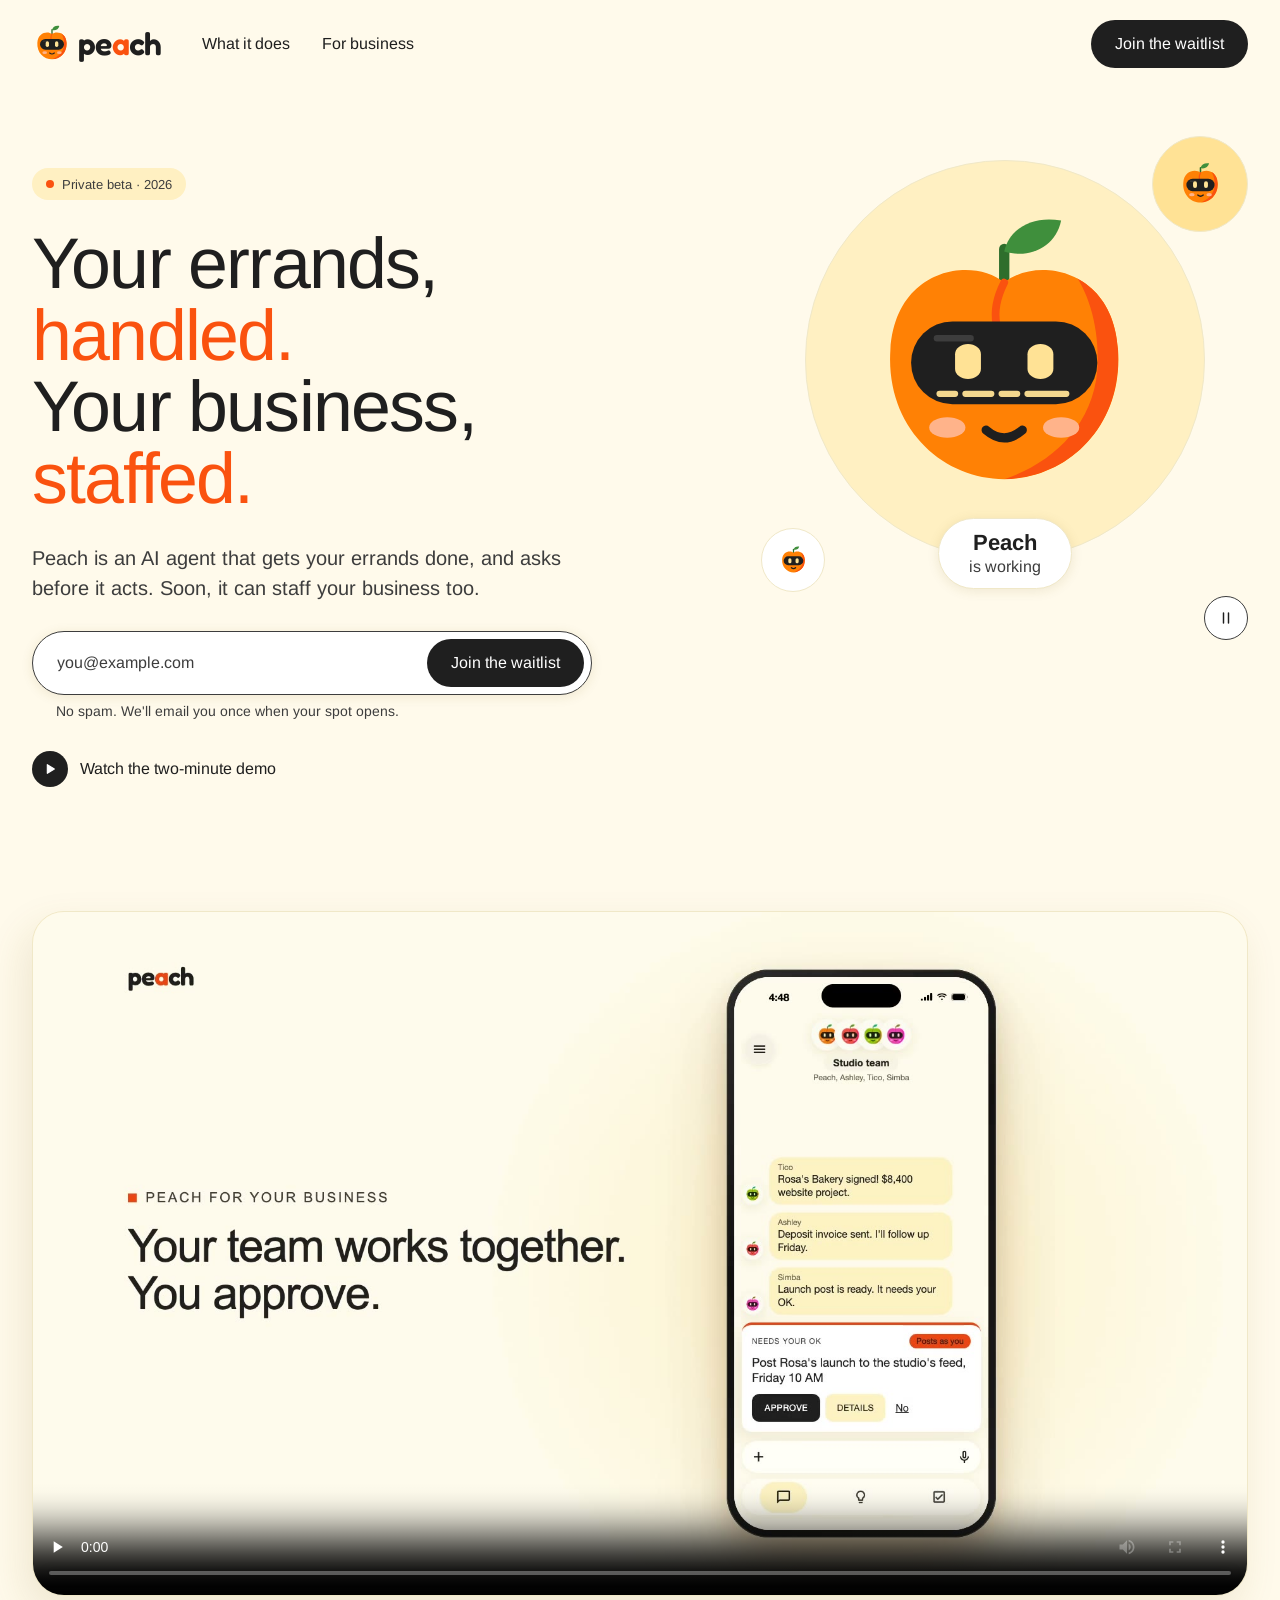
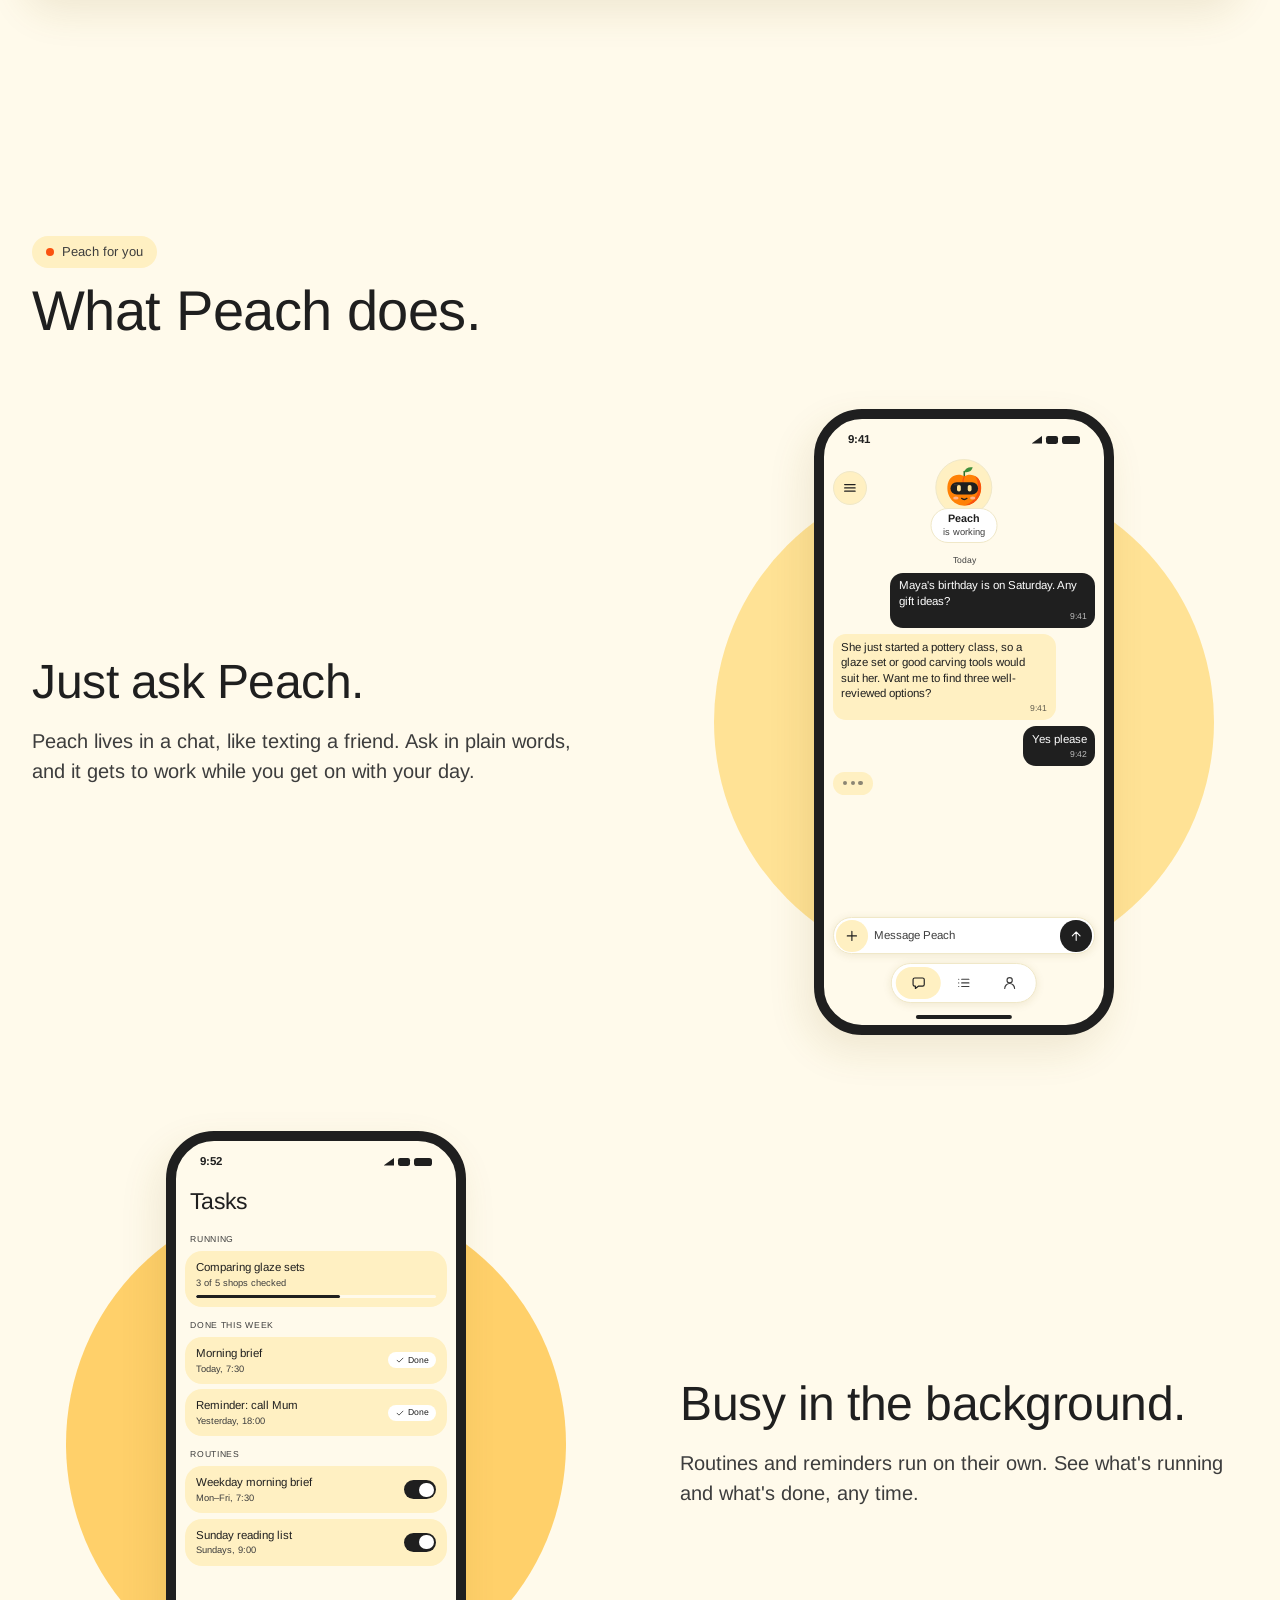
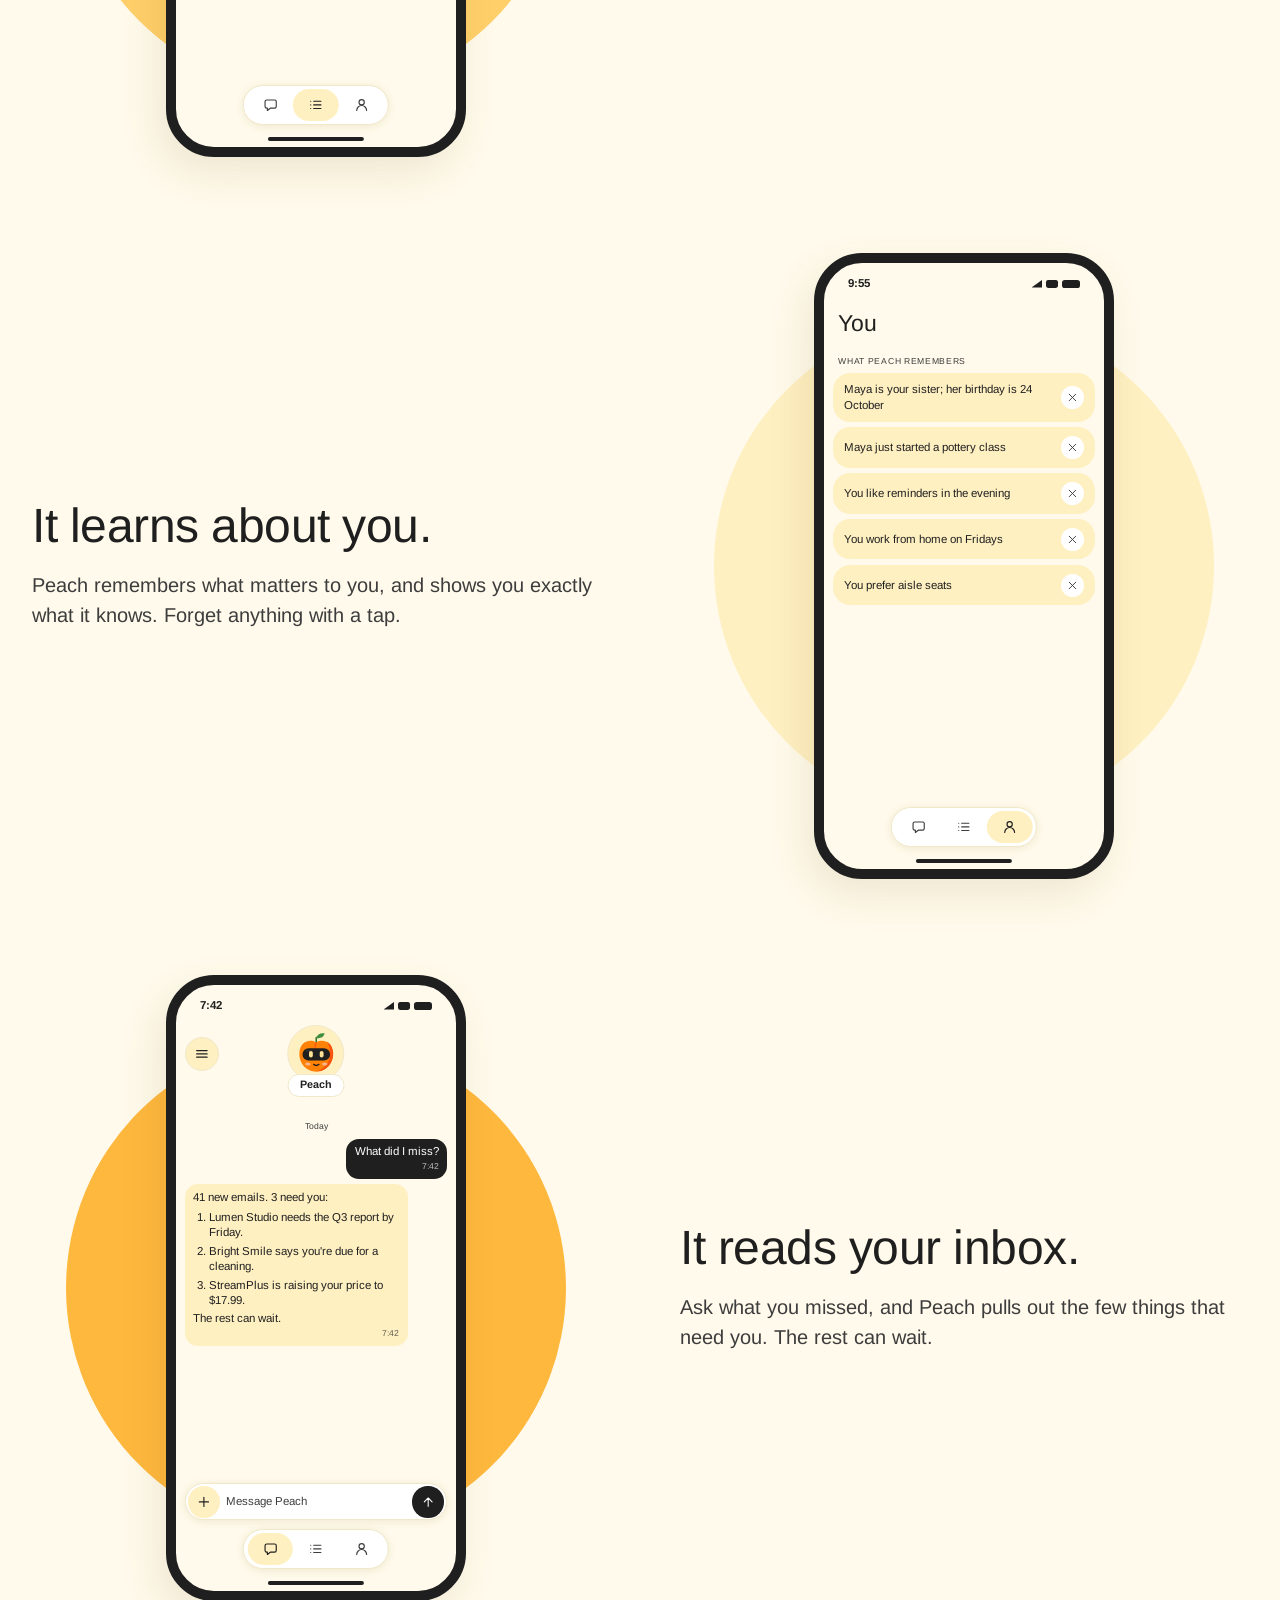
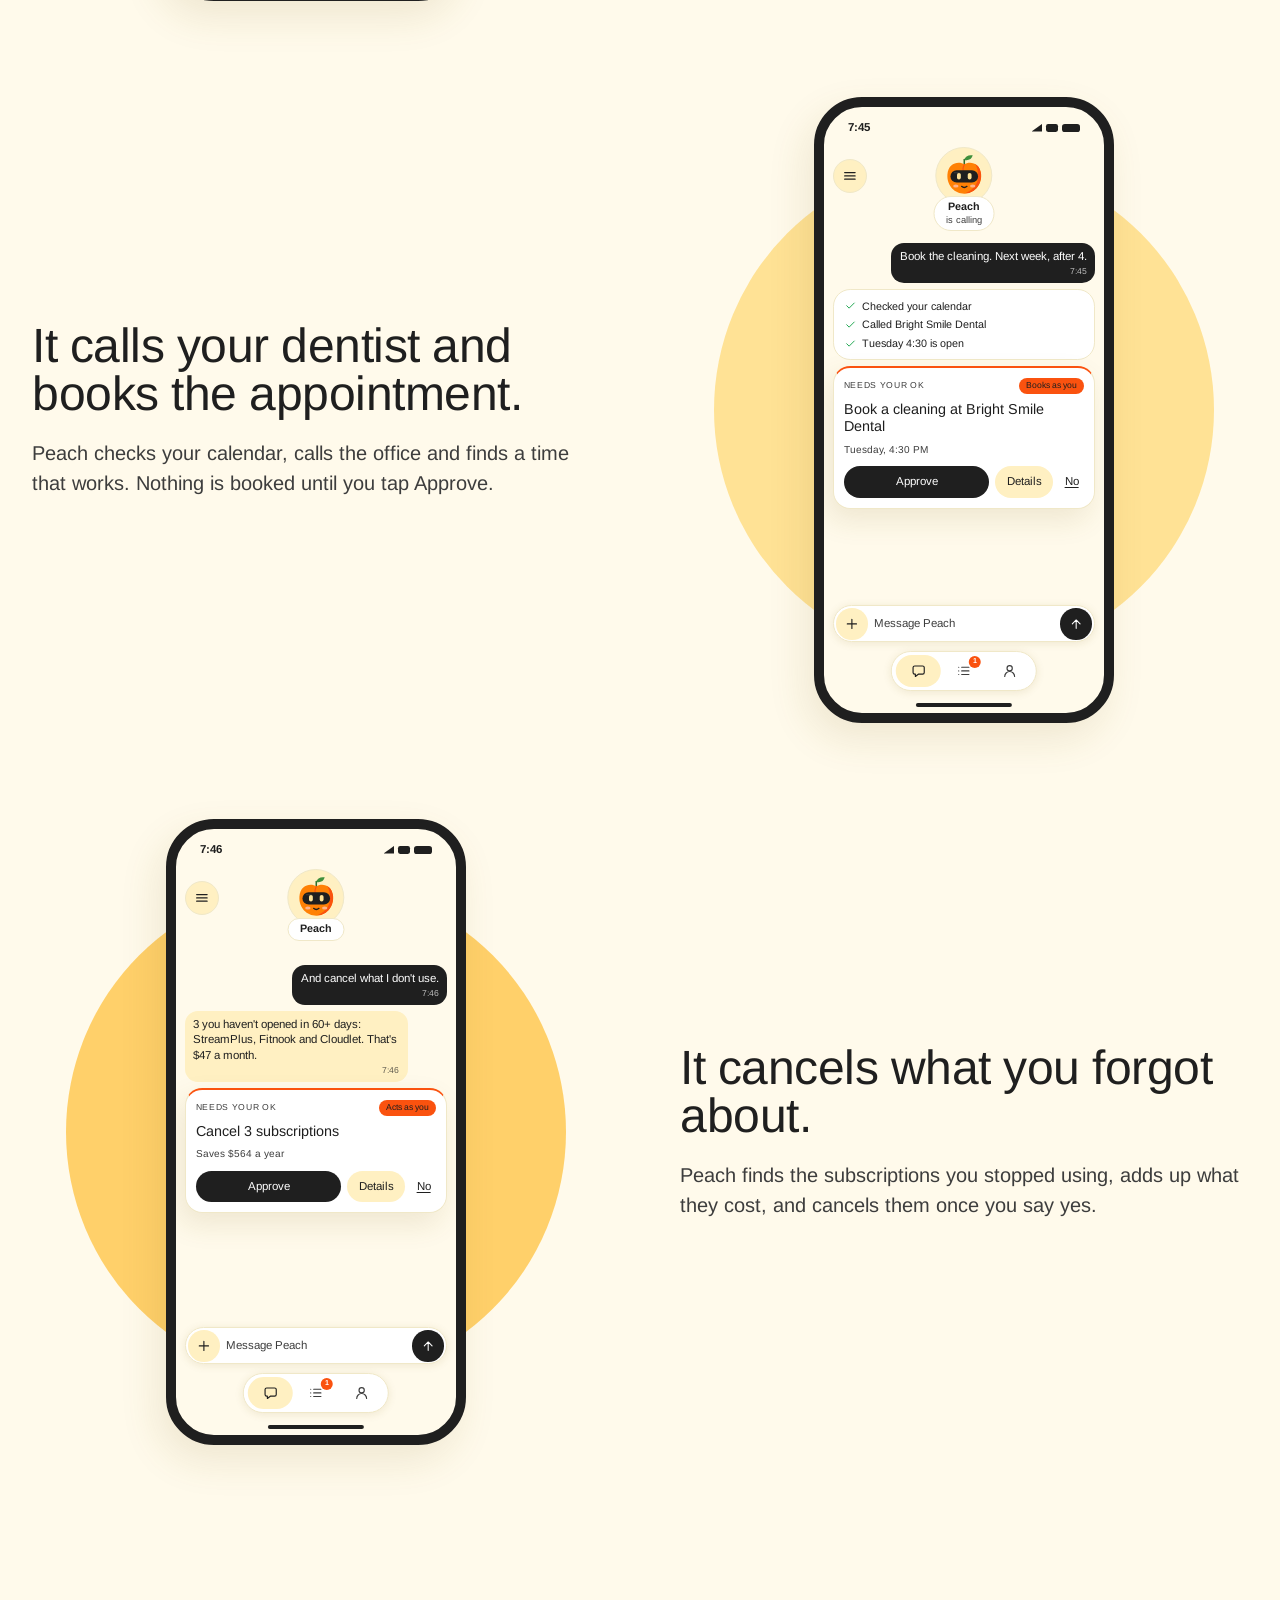
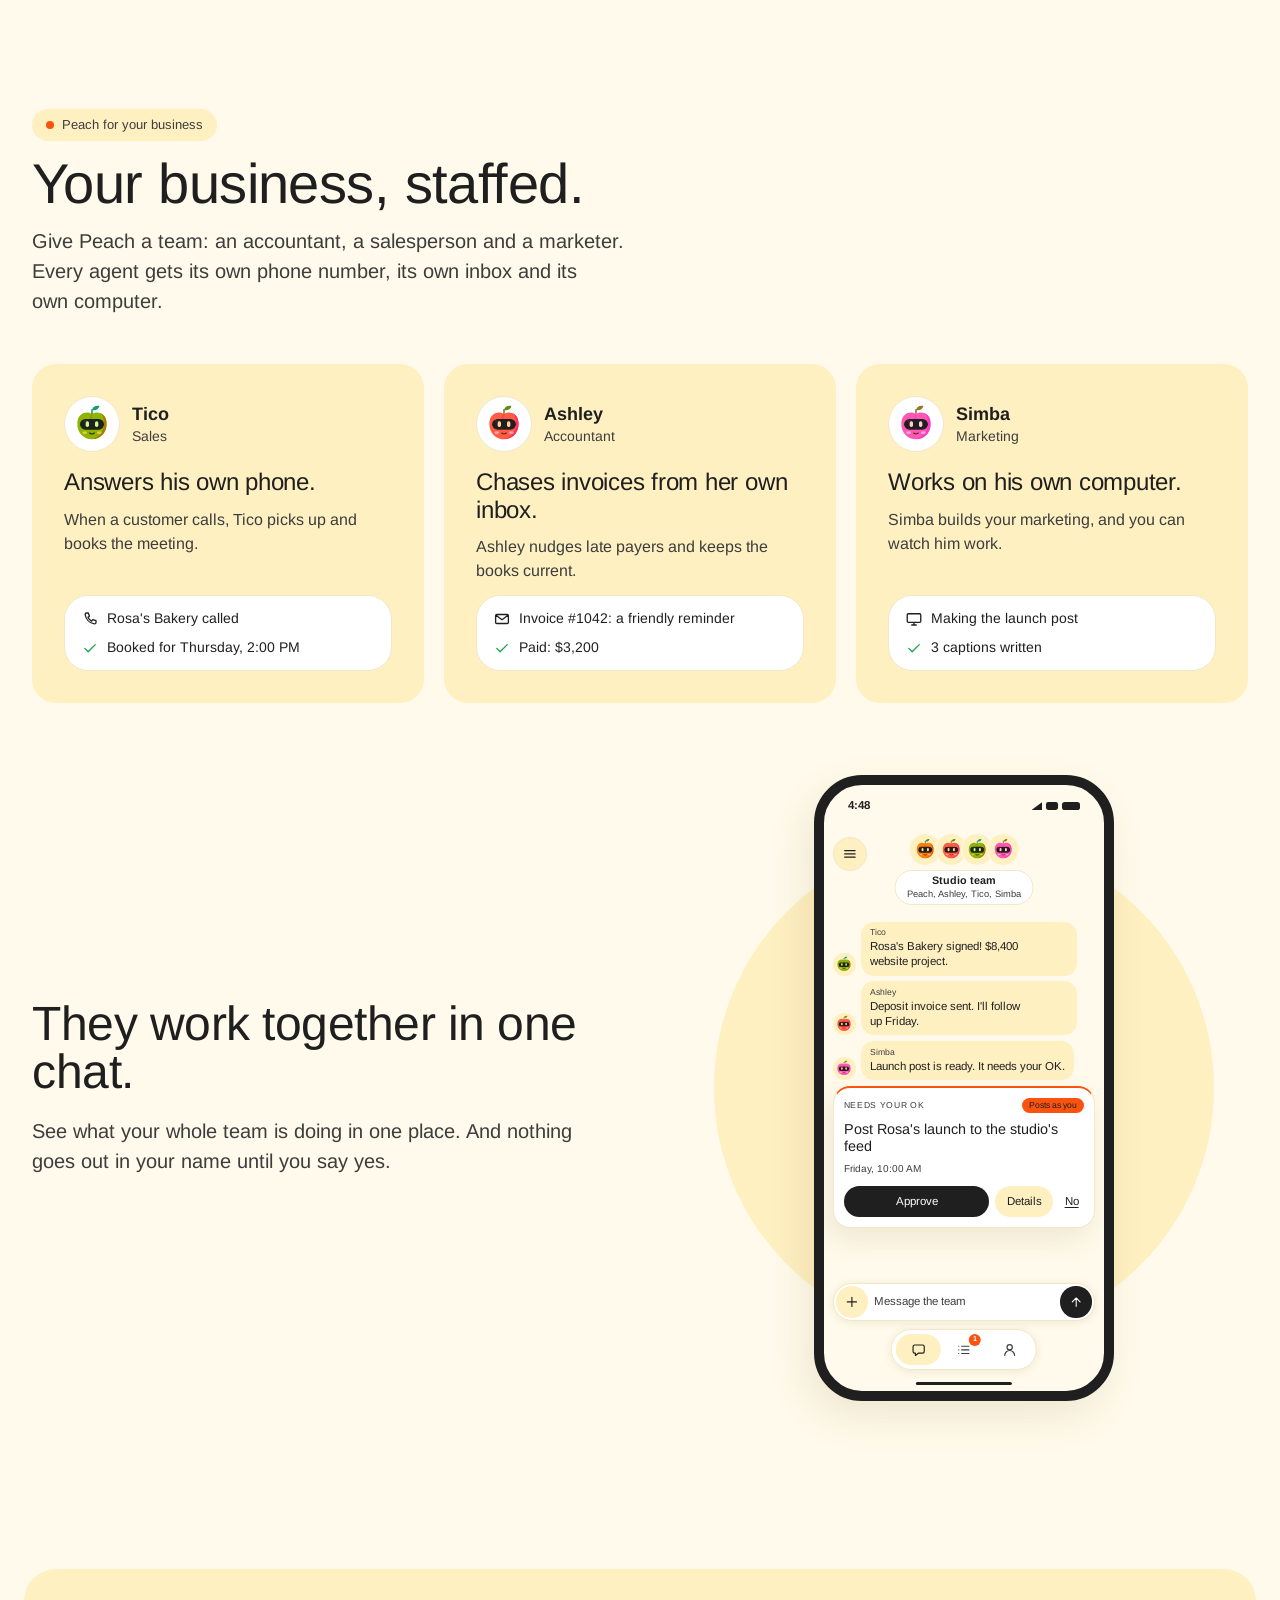
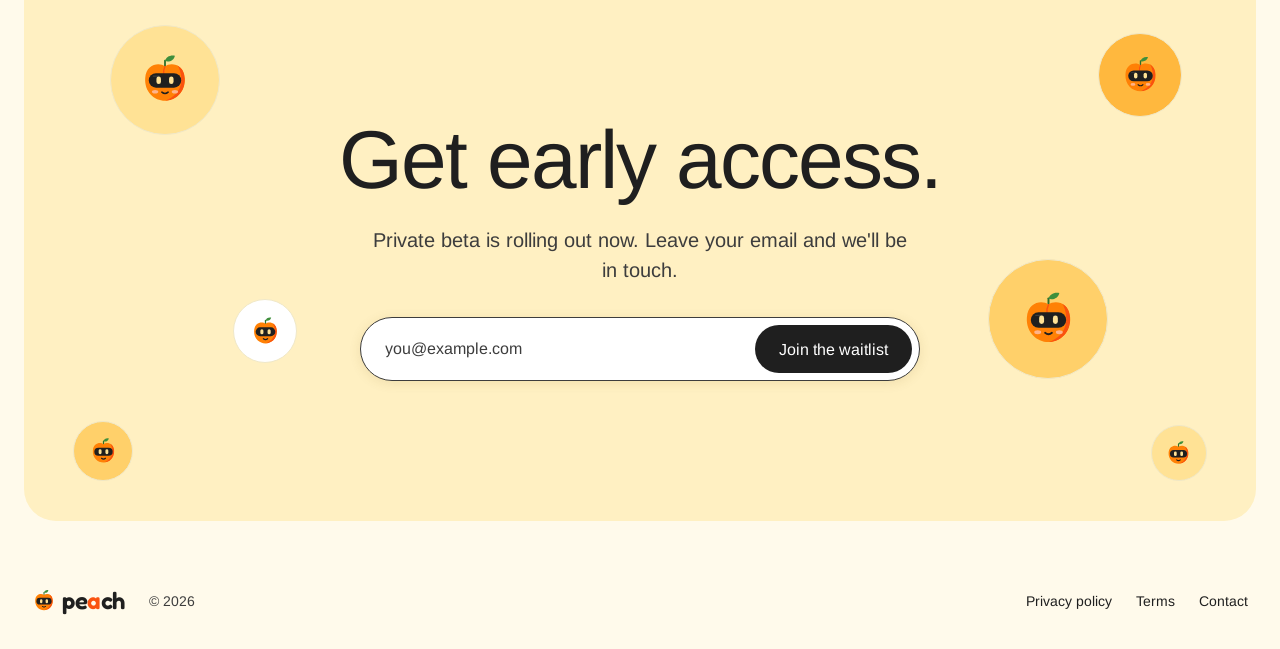
==== commit d84575f0: "Merge the privacy policy, terms and providers page into main (#149) Brings in add-privacy-terms (pri" ====
--- a/index.html
+++ b/index.html
@@ -465,6 +465,11 @@
         <span class="wordmark">pe<span class="wordmark-a">a</span>ch</span>
       </span>
       <span>© 2026</span>
+      <nav class="footer-links" aria-label="Legal and contact">
+        <a href="/privacy">Privacy policy</a>
+        <a href="/terms">Terms</a>
+        <a href="mailto:support@peach33.com">Contact</a>
+      </nav>
     </div>
   </footer>
 </body>
--- a/styles.css
+++ b/styles.css
@@ -695,9 +695,6 @@
 
 .site-footer { color: var(--muted); font-size: var(--text-sm); }
 .footer-inner { display: flex; flex-wrap: wrap; align-items: center; gap: var(--space-1) var(--space-3); padding-block: var(--space-6) var(--space-8); }
-.footer-brand { display: inline-flex; align-items: center; gap: 6px; color: var(--fg); }
-.footer-brand img { width: 24px; height: 24px; }
-.footer-brand .wordmark { font-size: 24px; }
 .footer-links { display: flex; flex-wrap: wrap; gap: 0 var(--space-5); width: 100%; color: var(--fg); }
 .footer-links a { display: flex; align-items: center; min-height: var(--tap-target); }
 .footer-links a[aria-current="page"] { text-decoration: underline; text-decoration-color: var(--accent); text-underline-offset: 3px; }
@@ -735,6 +732,46 @@
 .legal address { font-style: normal; line-height: 1.6; }
 .legal li > span:first-child { font-weight: 700; }
 .legal-article a { overflow-wrap: anywhere; text-decoration: underline; text-decoration-color: var(--accent); text-underline-offset: 3px; }
+.footer-brand { display: inline-flex; align-items: center; gap: 6px; color: var(--fg); }
+.footer-brand img { width: 24px; height: 24px; }
+.footer-brand .wordmark { font-size: 24px; }
+.footer-links { display: flex; flex-wrap: wrap; gap: 0 var(--space-5); width: 100%; color: var(--fg); }
+.footer-links a { display: flex; align-items: center; min-height: var(--tap-target); }
+.footer-links a[aria-current="page"] { text-decoration: underline; text-decoration-color: var(--accent); text-underline-offset: 3px; }
+
+/* ---------- Legal pages ---------- */
+
+.legal { padding-block: var(--space-8) var(--section-space); }
+.legal-article { display: flex; flex-direction: column; gap: var(--space-8); max-width: 720px; }
+.legal-header { display: flex; flex-direction: column; gap: var(--space-4); }
+.legal h1 { font-size: var(--h2-size); line-height: 1; letter-spacing: var(--tracking-display); }
+.legal-intro { color: var(--muted); font-size: var(--lead-size); line-height: var(--lead-leading); }
+
+.legal-notice {
+  display: flex;
+  gap: var(--space-3);
+  padding: var(--space-4) var(--space-5);
+  border-radius: var(--corner-card);
+  background: var(--surface);
+  font-size: var(--text-sm);
+  line-height: 1.5;
+}
+
+.legal-notice::before { content: ""; flex-shrink: 0; width: 10px; height: 10px; margin-top: 5px; border-radius: 50%; background: var(--accent); }
+.legal-summary { padding: var(--space-5) var(--space-6); border: 0; border-radius: var(--corner-card); background: var(--surface); }
+.legal-toc { display: flex; flex-direction: column; gap: var(--space-3); padding: var(--space-5) var(--space-6); border: var(--line) solid var(--border); border-radius: var(--corner-card); background: var(--white); }
+.legal .legal-toc h2 { color: var(--muted); font-size: var(--text-xs); line-height: normal; letter-spacing: 0.08em; text-transform: uppercase; }
+.legal-section { display: flex; flex-direction: column; gap: var(--space-4); padding-top: var(--space-6); border-top: var(--line) solid var(--border); }
+.legal h2 { font-size: 26px; line-height: 1.2; letter-spacing: -0.01em; }
+.legal h3 { padding-top: var(--space-2); font-size: 18px; line-height: 1.3; }
+.legal-section p, .legal li { font-size: var(--text-base); line-height: 1.6; }
+.legal ul, .legal ol { display: flex; flex-direction: column; gap: var(--space-2); margin: 0; padding-left: var(--space-6); }
+.legal ul { list-style: disc; }
+.legal ol { list-style: decimal; }
+.legal-toc ol { gap: var(--space-1); }
+.legal address { font-style: normal; line-height: 1.6; }
+.legal li > span:first-child { font-weight: 700; }
+.legal-article a { overflow-wrap: anywhere; text-decoration: underline; text-decoration-color: var(--accent); text-underline-offset: 3px; }
 
 /* ---------- Tablet ---------- */
 
@@ -785,6 +822,16 @@
 /* ---------- Desktop ---------- */
 
 @media (min-width: 1024px) {
+  .footer-links { width: auto; margin-left: auto; gap: var(--space-6); }
+
+  .legal { padding-block: var(--section-y-desktop) var(--section-space); }
+  .legal h1 { font-size: var(--text-3xl); }
+  .legal h2 { font-size: var(--text-xl); }
+  .legal h3 { font-size: 20px; }
+  .legal-section p, .legal li { font-size: 17px; }
+  .legal-toc ol { display: block; columns: 2; column-gap: var(--space-8); }
+  .legal-toc li { margin-bottom: var(--space-1); }
+
   :root {
     --header-height: 88px;
     --panel-gutter: var(--space-6);
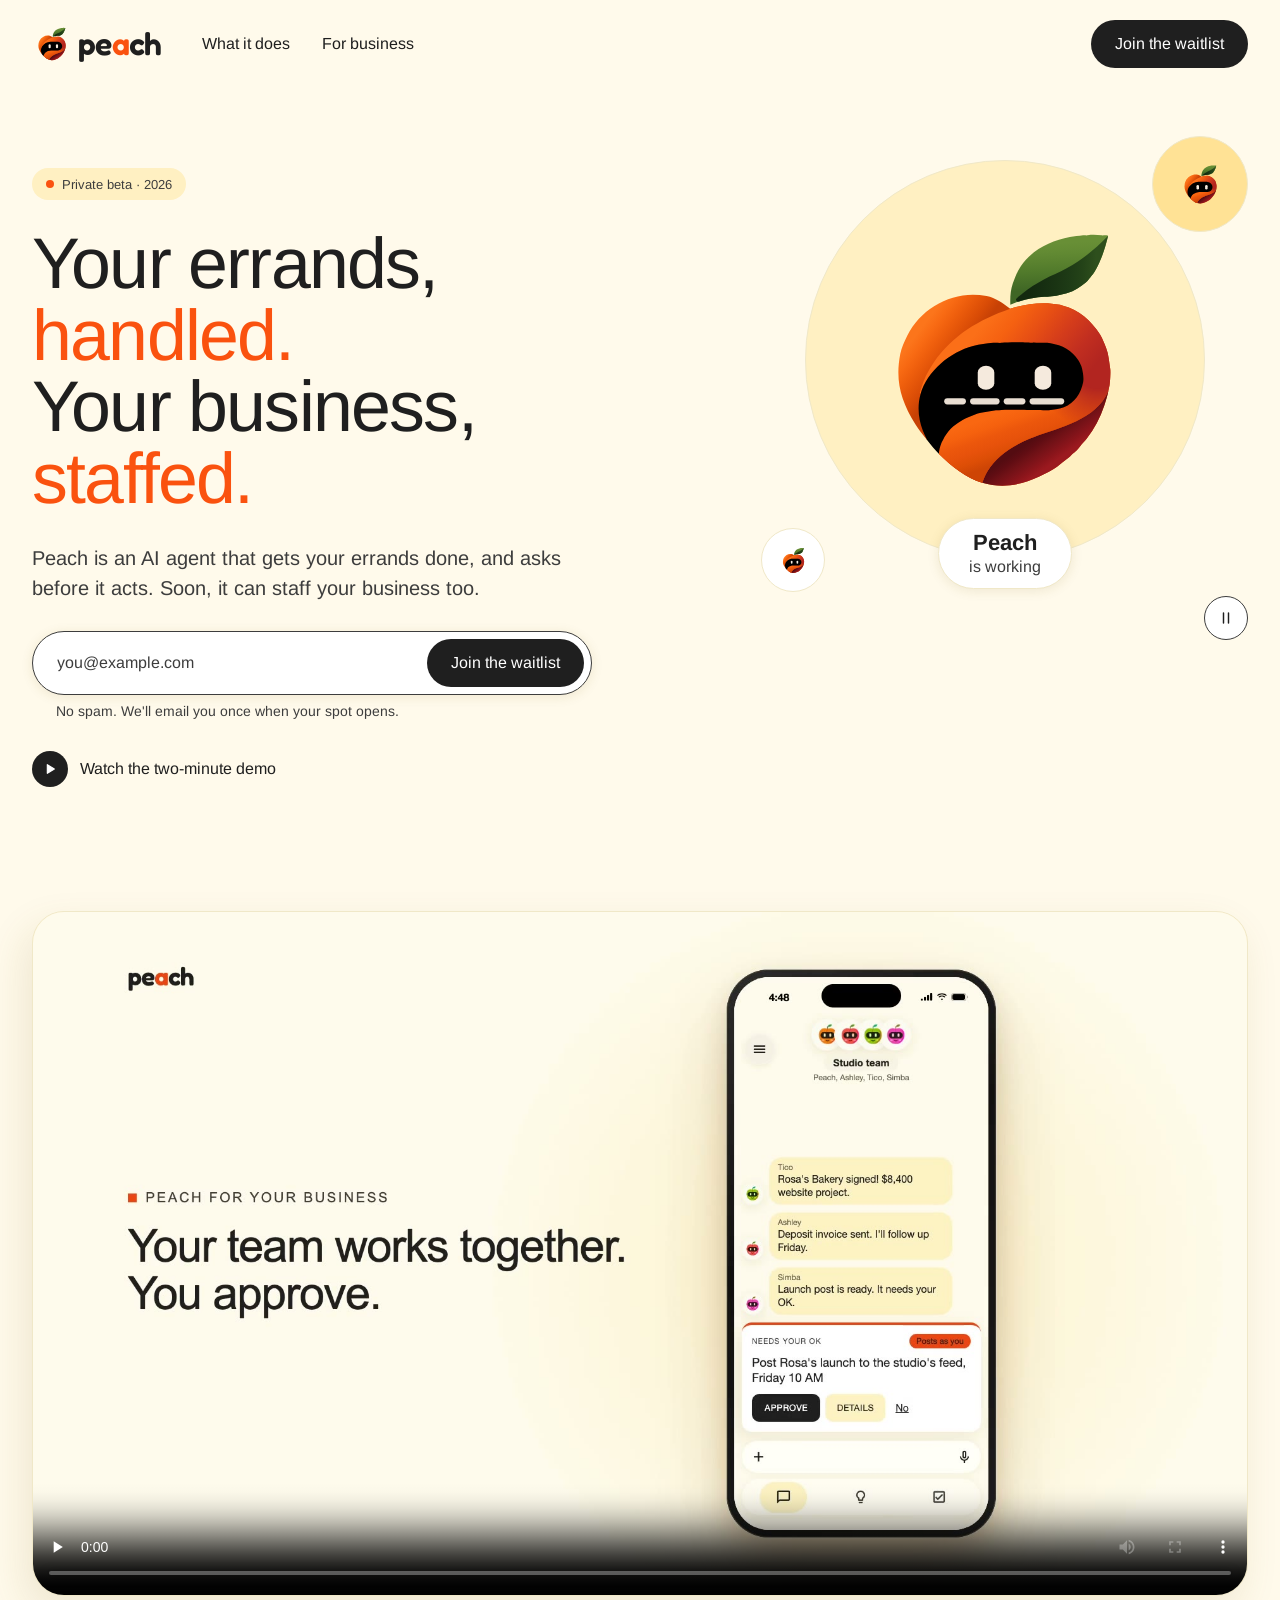
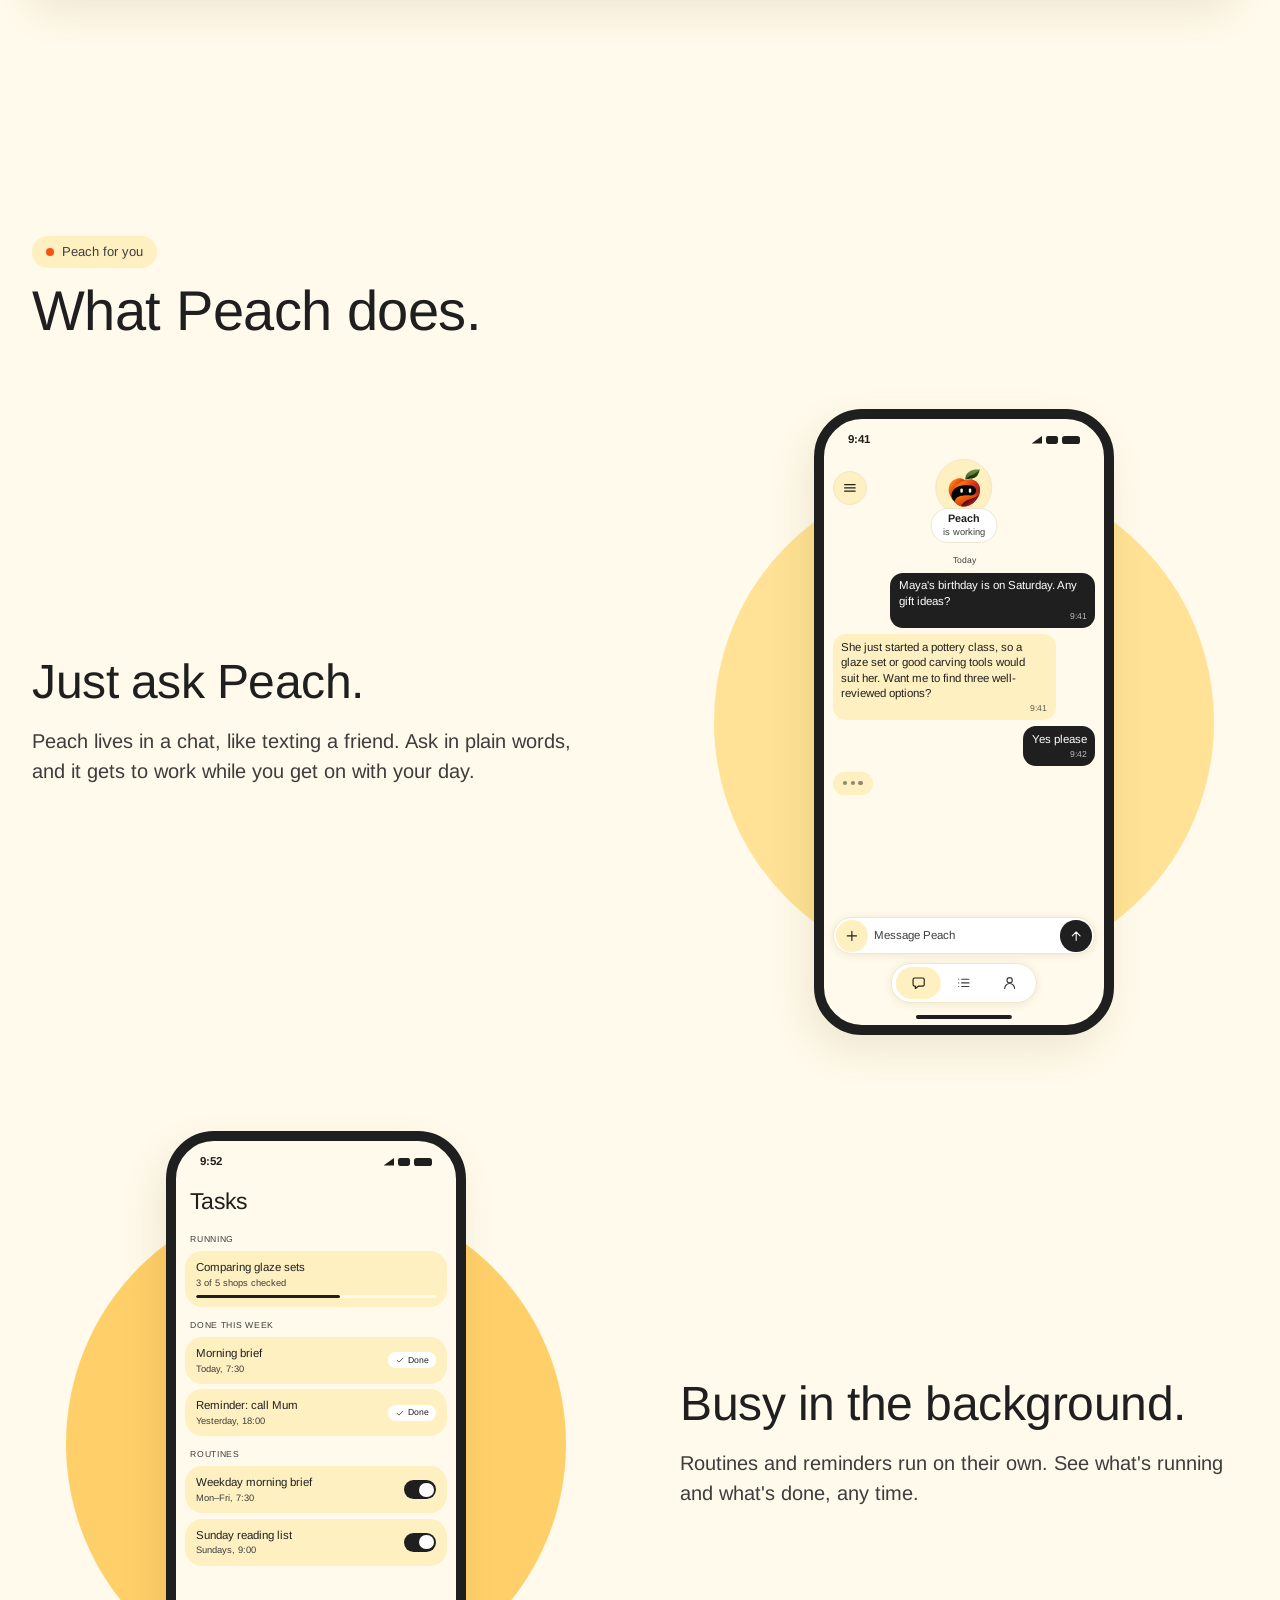
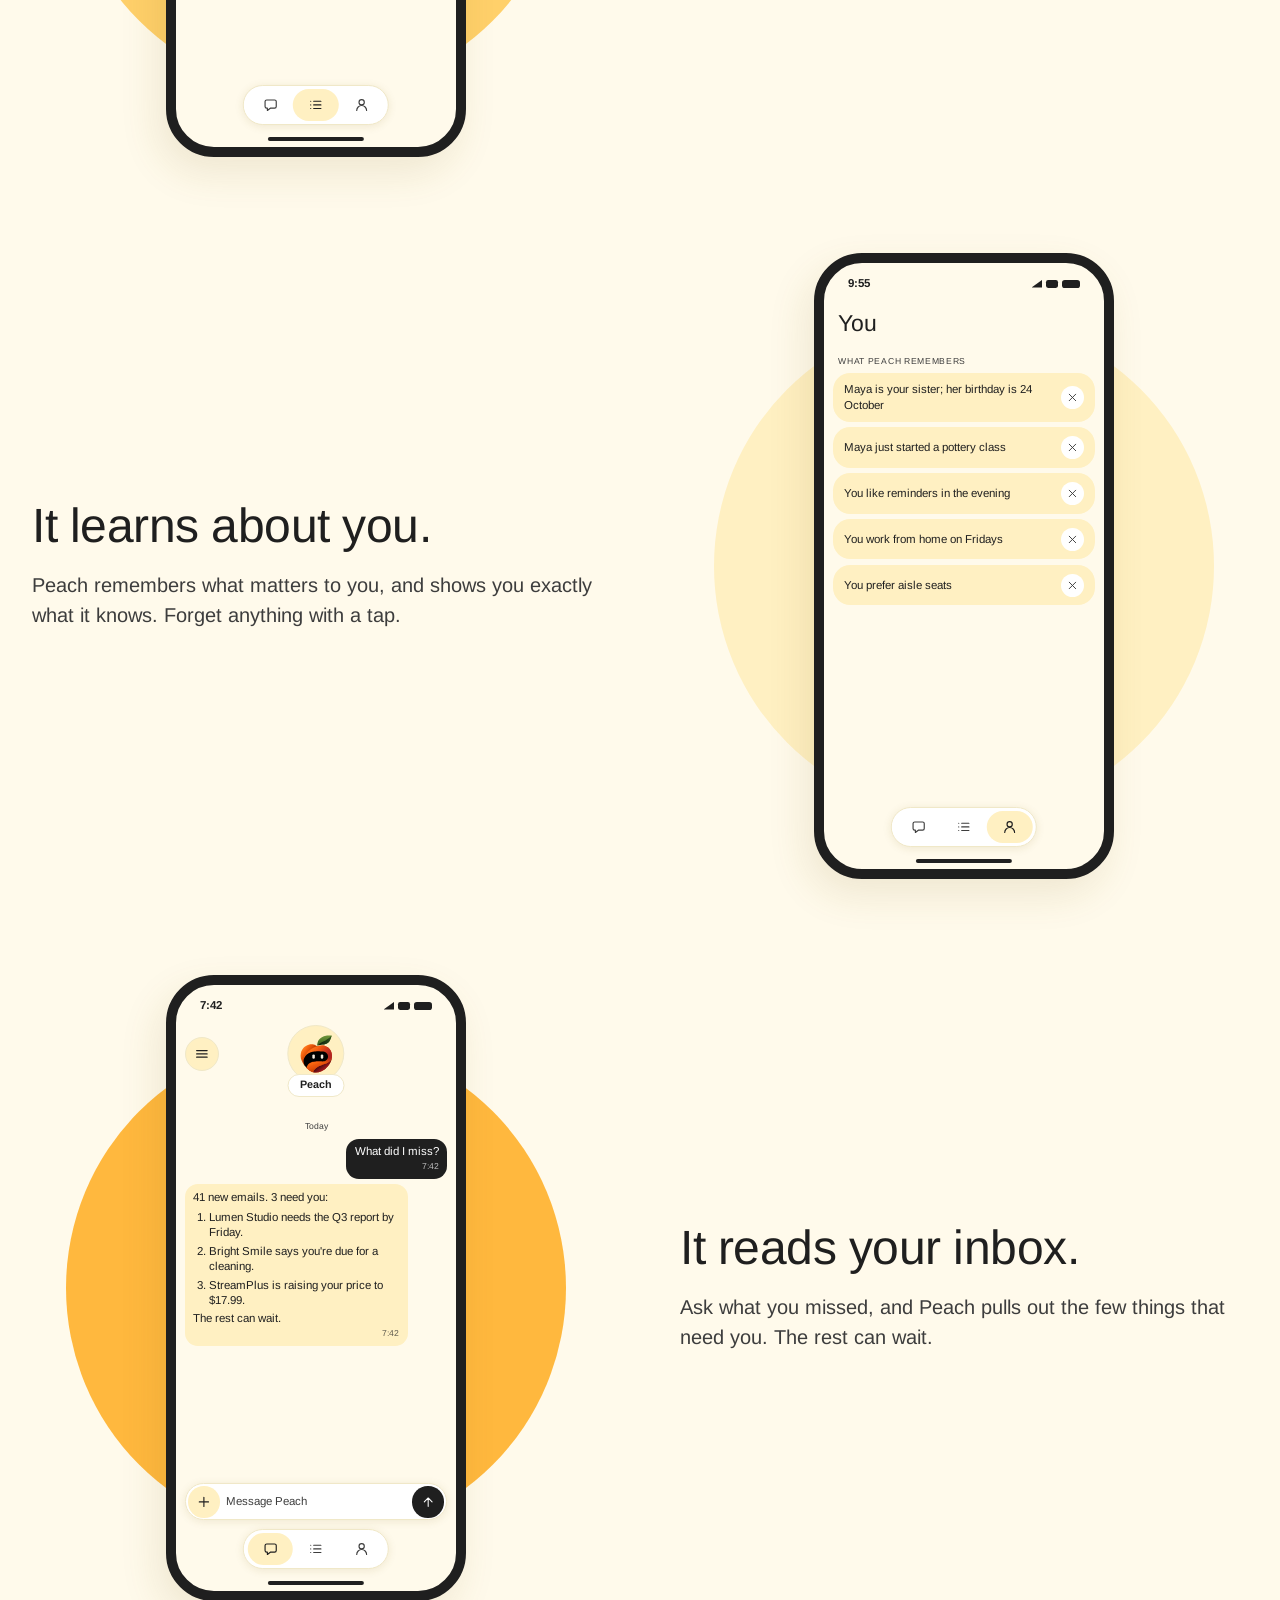
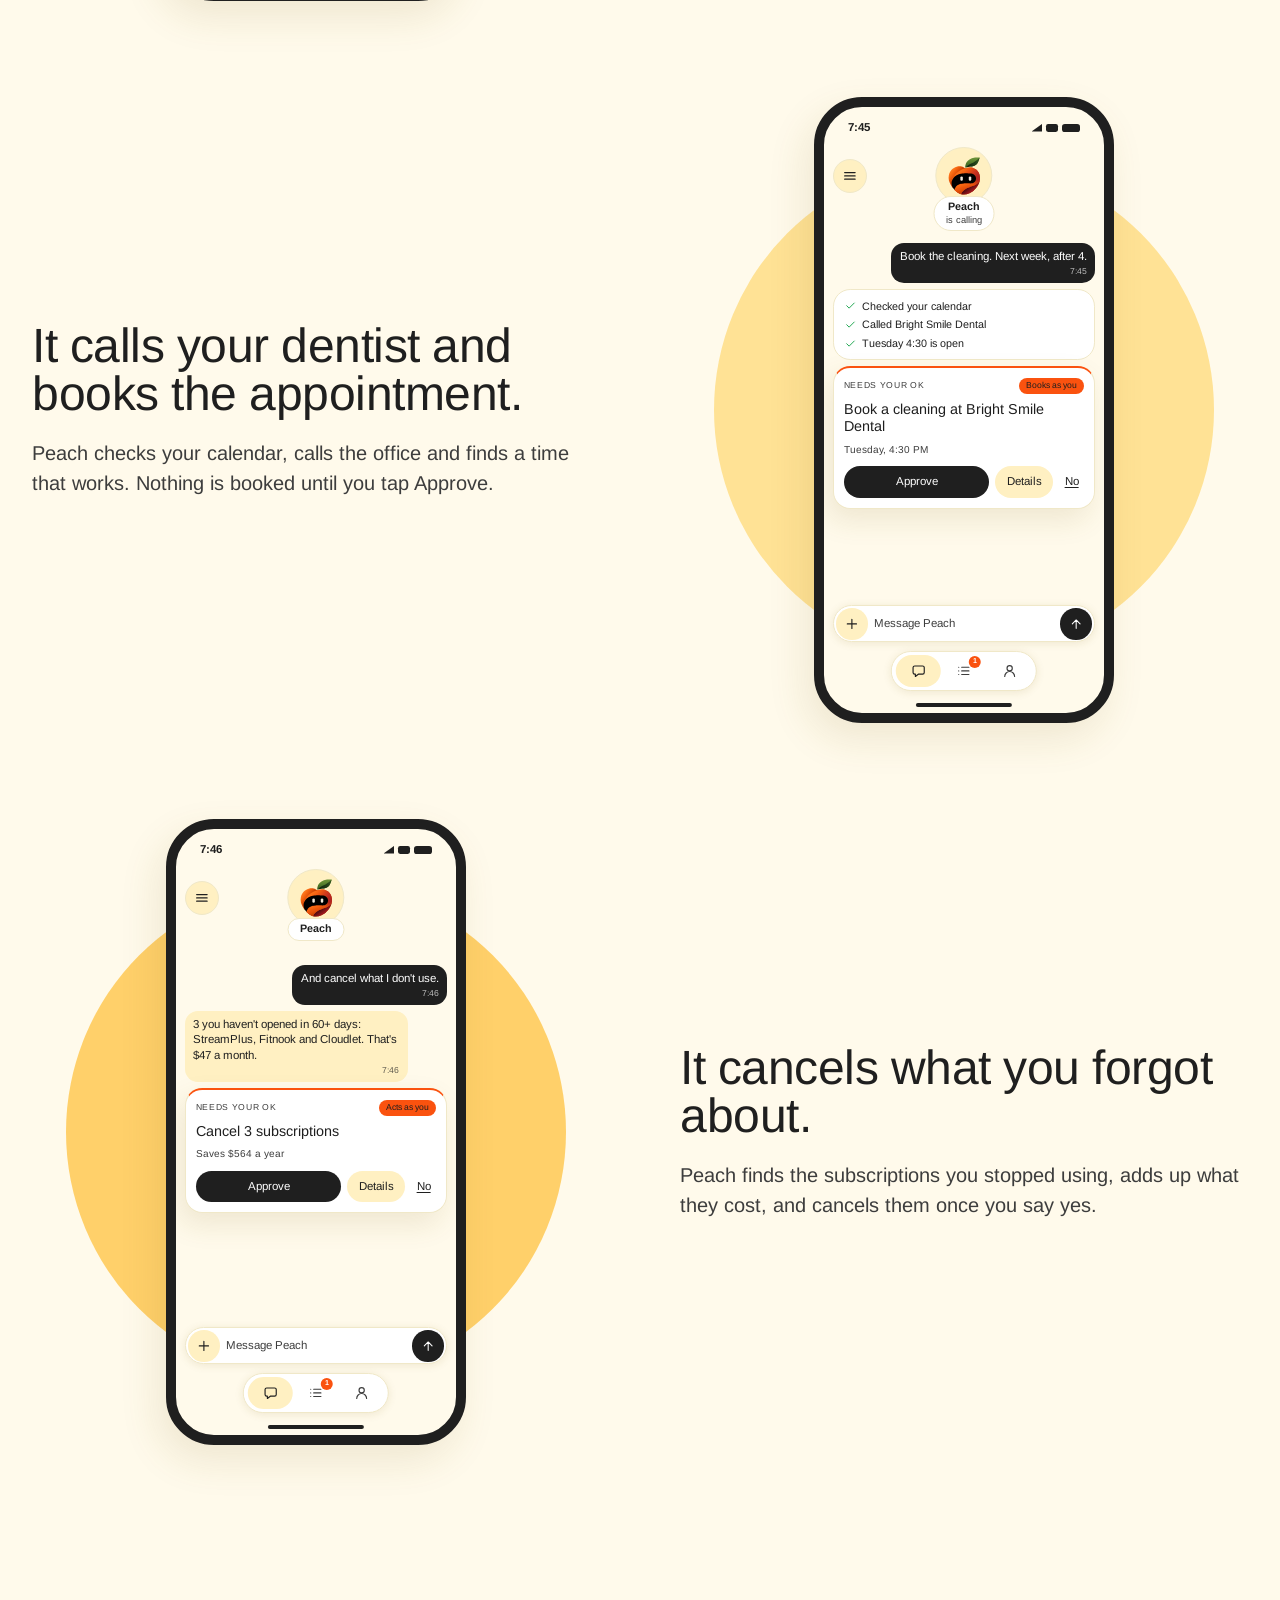
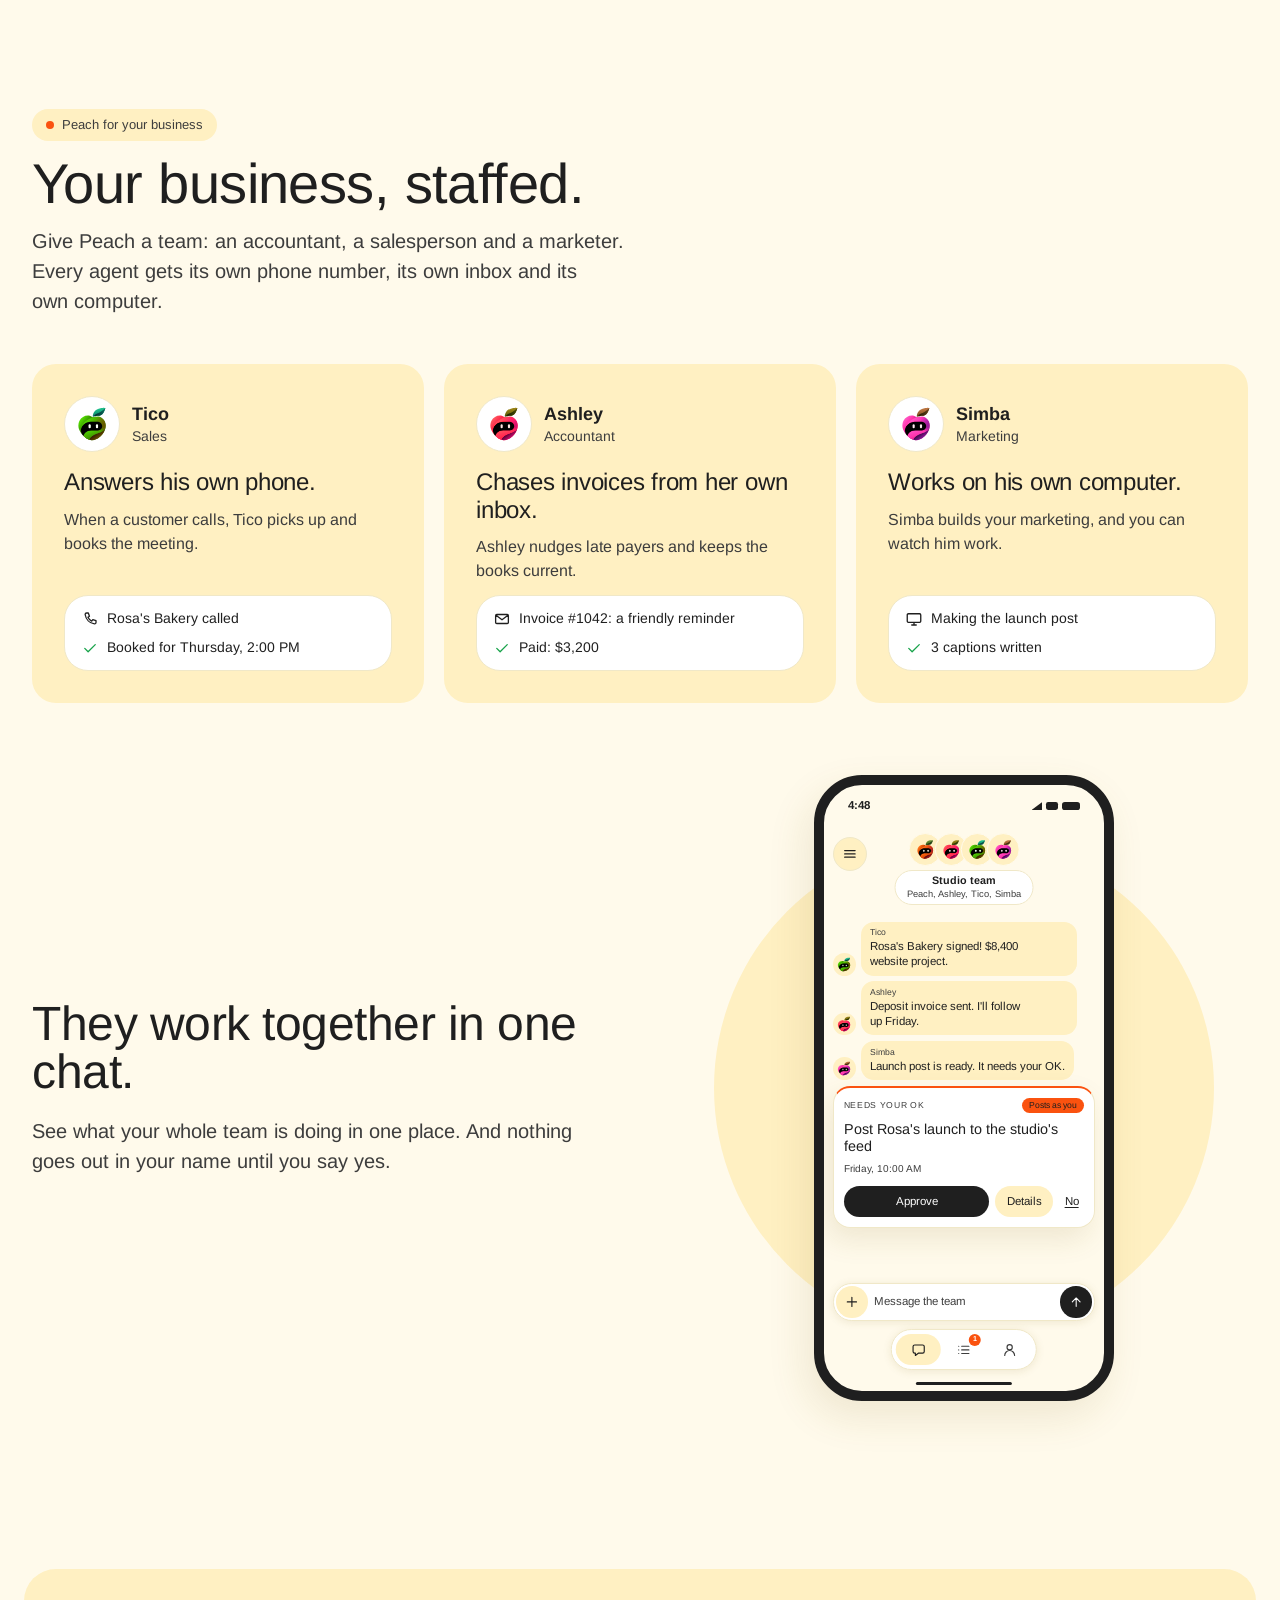
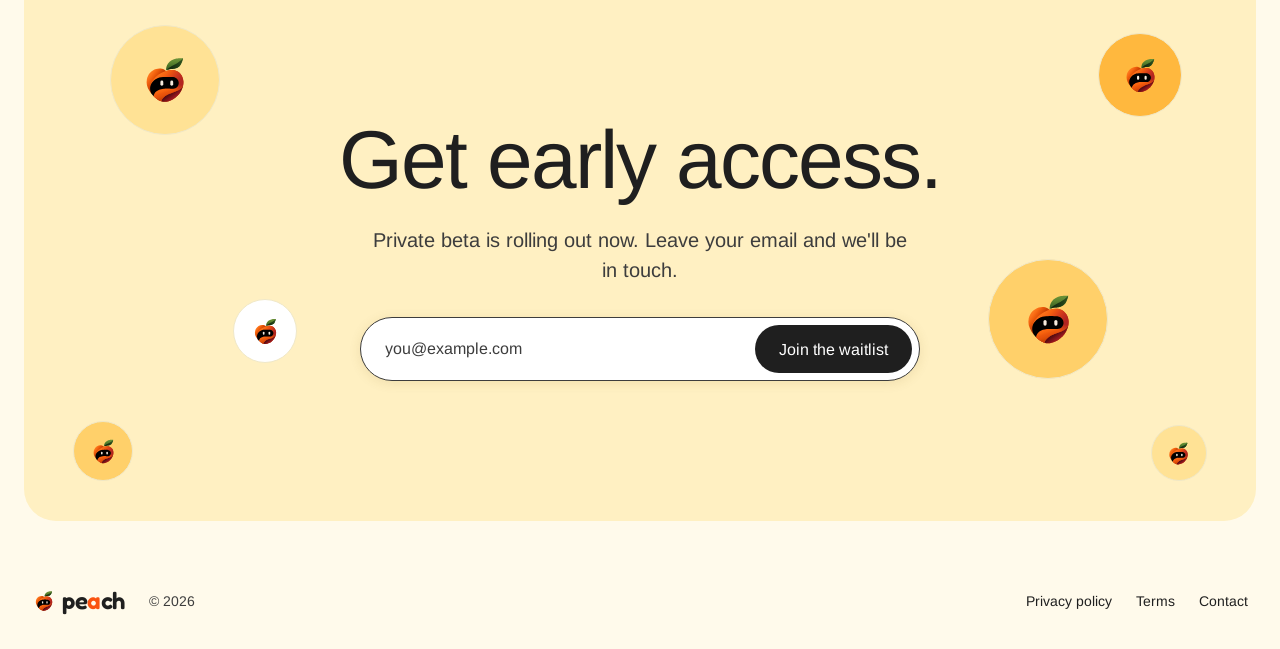
==== commit 7f41606e: "Replace the Agent Visor mascot with the app's new Peach logo The app replaced the Agent Visor with t" ====
--- a/index.html
+++ b/index.html
@@ -44,10 +44,7 @@
   <header id="top" class="site-header">
     <div class="container header-inner">
       <a class="brand" href="#top" aria-label="Peach home">
-        <picture>
-          <source media="(min-width: 1024px)" srcset="assets/peach-mascot.svg">
-          <img class="brand-mark" src="assets/peach-mascot-small.svg" alt="" width="40" height="40">
-        </picture>
+        <img class="brand-mark" src="assets/peach-mascot.svg" alt="" width="40" height="40">
         <span class="wordmark">pe<span class="wordmark-a">a</span>ch</span>
       </a>
 
@@ -73,32 +70,39 @@
       <div class="container hero-inner">
         <div class="hero-art">
           <span class="float-peach peach-gold" aria-hidden="true"><img src="assets/peach-mascot.svg" alt="" width="48" height="48"></span>
-          <span class="float-peach peach-white" aria-hidden="true"><img src="assets/peach-mascot-small.svg" alt="" width="32" height="32"></span>
+          <span class="float-peach peach-white" aria-hidden="true"><img src="assets/peach-mascot.svg" alt="" width="32" height="32"></span>
           <div class="hero-mascot" aria-hidden="true">
             <svg class="mascot" viewBox="0 0 120 120" focusable="false">
-              <defs><clipPath id="mascot-body"><path d="M60 30 C48 20 18 24 16 56 C14 86 36 106 60 106 C84 106 106 86 104 56 C102 24 72 20 60 30 Z"/></clipPath></defs>
+              <defs>
+                <linearGradient id="mascot-leaf-fill" gradientUnits="userSpaceOnUse" x1="78.39" y1="12.9" x2="79.1" y2="34.86"><stop offset="0.083" stop-color="#688F36"/><stop offset="0.250" stop-color="#628A33"/><stop offset="0.417" stop-color="#5A822F"/><stop offset="0.583" stop-color="#517A2B"/><stop offset="0.750" stop-color="#487028"/><stop offset="0.917" stop-color="#3F6625"/></linearGradient>
+                <linearGradient id="mascot-leaf-dark-fill" gradientUnits="userSpaceOnUse" x1="67.17" y1="27.59" x2="97.84" y2="28.29"><stop offset="0.083" stop-color="#13290F"/><stop offset="0.250" stop-color="#162E11"/><stop offset="0.417" stop-color="#1A3413"/><stop offset="0.583" stop-color="#1E3B16"/><stop offset="0.750" stop-color="#244318"/><stop offset="0.917" stop-color="#2E4F1D"/></linearGradient>
+                <linearGradient id="mascot-body-fill" gradientUnits="userSpaceOnUse" x1="26.51" y1="46.4" x2="44.23" y2="59.69"><stop offset="0.083" stop-color="#FC751B"/><stop offset="0.250" stop-color="#F86A13"/><stop offset="0.417" stop-color="#EF5F0D"/><stop offset="0.583" stop-color="#E45509"/><stop offset="0.750" stop-color="#D84B06"/><stop offset="0.917" stop-color="#C74105"/></linearGradient>
+                <linearGradient id="mascot-dark-lobe-fill" gradientUnits="userSpaceOnUse" x1="69.96" y1="89.94" x2="78.24" y2="101.51"><stop offset="0.083" stop-color="#540C11"/><stop offset="0.250" stop-color="#600D13"/><stop offset="0.417" stop-color="#6F1116"/><stop offset="0.583" stop-color="#7D1319"/><stop offset="0.750" stop-color="#8C151B"/><stop offset="0.917" stop-color="#9B191F"/></linearGradient>
+                <linearGradient id="mascot-swirl-fill" gradientUnits="userSpaceOnUse" x1="55.3" y1="34.83" x2="95.88" y2="67.98"><stop offset="0.083" stop-color="#FB6F18"/><stop offset="0.250" stop-color="#F56111"/><stop offset="0.417" stop-color="#E64E14"/><stop offset="0.583" stop-color="#D43C1B"/><stop offset="0.750" stop-color="#C12E20"/><stop offset="0.917" stop-color="#B22520"/></linearGradient>
+                <linearGradient id="mascot-swirl-lower-fill" gradientUnits="userSpaceOnUse" x1="54.89" y1="80.1" x2="61.94" y2="100.36"><stop offset="0.083" stop-color="#F96711"/><stop offset="0.250" stop-color="#F5610E"/><stop offset="0.417" stop-color="#EC570C"/><stop offset="0.583" stop-color="#E7520B"/><stop offset="0.750" stop-color="#DD4E06"/><stop offset="0.917" stop-color="#CE4505"/></linearGradient>
+                <radialGradient id="mascot-swirl-fade" gradientUnits="userSpaceOnUse" cx="96.09" cy="62.11" r="24.61"><stop offset="0.357" stop-color="#000000" stop-opacity="0"/><stop offset="1" stop-color="#000000" stop-opacity="1"/></radialGradient>
+                <mask id="mascot-swirl-lower-mask" mask-type="alpha" maskUnits="userSpaceOnUse" x="0" y="0" width="120" height="120"><rect width="120" height="120" fill="url(#mascot-swirl-fade)"/></mask>
+                <clipPath id="mascot-swirl-lower-clip"><path d="M31.64 98.44L37.5 77.93L82.03 76.17L89.65 66.21L105.47 66.21L105.47 114.84L31.64 114.84Z"/></clipPath>
+              </defs>
               <g class="mascot-leaf">
-                <path d="M60 31 V17" stroke="#2E6E2C" stroke-width="4" stroke-linecap="round" fill="none"/>
-                <path d="M60 18 C62 9 71 4 82 6 C80 16 70 21 60 18 Z" fill="#3F8F3C"/>
+                <path d="M62.37 38.56C62.25 35.81 62.4 33 63.31 30.38C64.11 28.08 64.97 25.83 66.35 23.78C70.65 17.36 78 13.77 85.36 12.38C87.05 12.06 88.8 12.02 90.49 11.73C91.06 11.63 91.68 11.82 92.25 11.72C93.94 11.4 95.95 11.54 97.65 11.73C98.28 11.8 98.96 11.62 99.58 11.73C99.78 11.76 99.96 11.88 100.17 11.9C99 16.62 97.51 21.55 94.92 25.79C94.28 26.84 93.43 27.71 92.69 28.68C92.35 29.13 91.98 29.62 91.52 29.97C90.51 30.76 89.52 31.52 88.43 32.2C87.13 33 85.63 33.75 84.16 34.13C82.82 34.49 81.48 34.78 80.13 35.04C79.03 35.25 77.82 35.23 76.7 35.44C76.3 35.51 75.87 35.37 75.47 35.45C74.67 35.59 73.85 35.56 73.06 35.7C70.79 36.09 68.55 36.35 66.34 37.12C65.96 37.26 65.56 37.28 65.19 37.42C64.24 37.79 63.31 38.18 62.37 38.56Z" fill="url(#mascot-leaf-fill)"/>
+                <path d="M65.19 37.42C65.19 37.42 64.46 36.82 64.51 36.51C64.56 36.18 66.56 34.63 66.92 34.33C69.52 32.18 72.37 30.43 75.33 28.83C78.22 27.28 81.26 26.05 84.14 24.49C90.42 21.09 95.19 16.94 100.17 11.9C99 16.62 97.51 21.55 94.92 25.79C94.28 26.84 93.43 27.71 92.69 28.68C92.35 29.13 91.98 29.62 91.52 29.97C90.51 30.76 89.52 31.52 88.43 32.2C87.13 33 85.63 33.75 84.16 34.13C82.82 34.49 81.48 34.78 80.13 35.04C79.03 35.25 77.82 35.23 76.7 35.44C76.3 35.51 75.87 35.37 75.47 35.45C74.67 35.59 73.85 35.56 73.06 35.7C70.79 36.09 68.55 36.35 66.34 37.12C65.96 37.26 65.56 37.28 65.19 37.42Z" fill="url(#mascot-leaf-dark-fill)"/>
               </g>
-              <path d="M60 30 C48 20 18 24 16 56 C14 86 36 106 60 106 C84 106 106 86 104 56 C102 24 72 20 60 30 Z" fill="#FF8105"/>
-              <path d="M86 25 C97 31 104 42 104 56 C106 86 84 106 60 106 C78 100 94 86 96 64 C97 48 93 34 86 25 Z" fill="#FA520F" clip-path="url(#mascot-body)"/>
-              <path d="M60 30 C57 36 56 41 57 46" stroke="#FA520F" stroke-width="3" stroke-linecap="round" fill="none"/>
-              <rect x="24" y="45" width="72" height="32" rx="16" fill="#1F1F1F"/>
-              <path d="M34 51.5 H47" stroke="#3D3D3D" stroke-width="2.5" stroke-linecap="round" fill="none"/>
+              <path d="M62.31 40.09C68.78 38.19 74.87 37.27 81.58 38.58C81.97 38.65 82.34 38.85 82.73 38.95C88.88 40.46 93.75 44.85 97.04 50.09C98.05 51.7 98.69 53.57 99.39 55.32C100.41 57.85 100.5 60.62 100.97 63.25C101.17 64.35 100.92 68.57 100.71 69.7C100.6 70.29 100.44 70.88 100.34 71.46C99.99 73.56 99.33 75.57 98.65 77.6C97.14 82.14 94.82 86.5 91.92 90.29C91.17 91.28 89.95 92.46 89.29 93.32C88.51 94.35 87.48 95.36 86.45 96.15C85.9 96.58 85.51 97.22 84.96 97.64C83.44 98.8 81.96 100 80.42 101.14C78.35 102.68 75.89 103.8 73.56 104.91C66.34 108.33 59.32 109.59 51.53 107.36C45.46 105.62 39.23 100.67 34.81 96.24C34.74 93.08 33.14 91.21 30.03 90.65C28.52 88.71 26.88 86.78 25.59 84.67C20.1 75.72 17.78 68.02 19.81 57.62C20.27 55.25 21.4 52.69 22.51 50.5C28.21 39.29 40.8 32.66 53.19 35.19C56.65 35.9 59.6 37.99 62.31 40.09Z" fill="url(#mascot-body-fill)"/>
+              <path d="M100.34 71.46C99.99 73.56 99.33 75.57 98.65 77.6C97.14 82.14 94.82 86.5 91.92 90.29C91.17 91.28 89.95 92.46 89.29 93.32C88.51 94.35 87.48 95.36 86.45 96.15C85.9 96.58 85.51 97.22 84.96 97.64C83.44 98.8 81.96 100 80.42 101.14C78.35 102.68 75.89 103.8 73.56 104.91C66.34 108.33 59.32 109.59 51.53 107.36C52.12 105.85 52.67 104.34 53.52 102.94C57.13 97 63.43 92.97 69.73 90.39C79.35 86.46 93.34 83.94 99.08 74.24C99.59 73.38 99.93 72.38 100.34 71.47Z" fill="url(#mascot-dark-lobe-fill)"/>
+              <path d="M62.31 40.09C68.78 38.19 74.87 37.27 81.58 38.58C81.97 38.65 82.34 38.85 82.73 38.95C88.88 40.46 93.75 44.85 97.04 50.09C98.05 51.7 98.69 53.57 99.39 55.32C100.41 57.85 100.5 60.62 100.97 63.25C101.17 64.35 100.92 68.57 100.71 69.7C100.6 70.29 100.44 70.88 100.34 71.46C99.93 72.38 99.59 73.38 99.08 74.24C93.34 83.94 79.35 86.46 69.73 90.39C63.43 92.97 57.13 97 53.52 102.94C52.67 104.34 52.12 105.85 51.49 107.36C45.46 105.62 39.23 100.67 34.81 96.24C34.84 95.96 34.74 95.65 34.79 95.36C35.04 93.77 35.56 92.05 36.43 90.66C36.62 90.36 36.71 90.01 36.9 89.71C37.72 88.39 39.11 86.53 40.35 85.57C41.5 84.69 42.66 83.84 43.9 83.08C44.58 82.65 45.36 82.33 46.11 82.03C47.71 81.4 49.3 80.65 50.99 80.3C52.91 79.9 54.84 79.67 56.77 79.35C57.17 79.28 57.6 79.41 58 79.35C60.45 78.95 68.96 79.22 72.04 79.22C73.72 79.22 76.47 79.42 78.01 79.22C79.73 78.99 81.42 78.79 83.06 78.15C87.25 76.49 89.74 72.63 90.54 68.39C90.82 66.93 90.45 64.79 90.13 63.38C89.87 62.22 89.29 61.07 88.66 60.06C86.2 56.08 82.42 54.2 77.96 53.42C75.98 53.08 73.48 53.4 71.36 53.16C71.05 53.12 70.81 53.32 70.51 53.28C68.29 53.02 61.29 52.98 59.14 53.29C58.05 53.45 56.89 53.15 55.8 53.29C53.04 53.65 50.73 53.74 47.96 54.47C39.15 56.77 30.16 64.17 27.64 73.15C27.66 72.99 27.43 72.88 27.41 72.72C27.37 72.4 27.62 71.9 27.71 71.59C28.72 67.8 30.4 64.26 32.63 61.04C40.15 50.21 50.12 44.38 62.31 40.09Z" fill="url(#mascot-swirl-fill)"/>
+              <g clip-path="url(#mascot-swirl-lower-clip)" mask="url(#mascot-swirl-lower-mask)"><path d="M62.31 40.09C68.78 38.19 74.87 37.27 81.58 38.58C81.97 38.65 82.34 38.85 82.73 38.95C88.88 40.46 93.75 44.85 97.04 50.09C98.05 51.7 98.69 53.57 99.39 55.32C100.41 57.85 100.5 60.62 100.97 63.25C101.17 64.35 100.92 68.57 100.71 69.7C100.6 70.29 100.44 70.88 100.34 71.46C99.93 72.38 99.59 73.38 99.08 74.24C93.34 83.94 79.35 86.46 69.73 90.39C63.43 92.97 57.13 97 53.52 102.94C52.67 104.34 52.12 105.85 51.49 107.36C45.46 105.62 39.23 100.67 34.81 96.24C34.84 95.96 34.74 95.65 34.79 95.36C35.04 93.77 35.56 92.05 36.43 90.66C36.62 90.36 36.71 90.01 36.9 89.71C37.72 88.39 39.11 86.53 40.35 85.57C41.5 84.69 42.66 83.84 43.9 83.08C44.58 82.65 45.36 82.33 46.11 82.03C47.71 81.4 49.3 80.65 50.99 80.3C52.91 79.9 54.84 79.67 56.77 79.35C57.17 79.28 57.6 79.41 58 79.35C60.45 78.95 68.96 79.22 72.04 79.22C73.72 79.22 76.47 79.42 78.01 79.22C79.73 78.99 81.42 78.79 83.06 78.15C87.25 76.49 89.74 72.63 90.54 68.39C90.82 66.93 90.45 64.79 90.13 63.38C89.87 62.22 89.29 61.07 88.66 60.06C86.2 56.08 82.42 54.2 77.96 53.42C75.98 53.08 73.48 53.4 71.36 53.16C71.05 53.12 70.81 53.32 70.51 53.28C68.29 53.02 61.29 52.98 59.14 53.29C58.05 53.45 56.89 53.15 55.8 53.29C53.04 53.65 50.73 53.74 47.96 54.47C39.15 56.77 30.16 64.17 27.64 73.15C27.66 72.99 27.43 72.88 27.41 72.72C27.37 72.4 27.62 71.9 27.71 71.59C28.72 67.8 30.4 64.26 32.63 61.04C40.15 50.21 50.12 44.38 62.31 40.09Z" fill="url(#mascot-swirl-lower-fill)"/></g>
+              <path d="M34.81 96.24C34.84 95.96 34.74 95.65 34.79 95.36C35.04 93.77 35.56 92.05 36.43 90.66C36.62 90.36 36.71 90.01 36.9 89.71C37.72 88.39 39.11 86.53 40.35 85.57C41.5 84.69 42.66 83.84 43.9 83.08C44.58 82.65 45.36 82.33 46.11 82.03C47.71 81.4 49.3 80.65 50.99 80.3C52.91 79.9 54.84 79.67 56.77 79.35C57.17 79.28 57.6 79.41 58 79.35C60.45 78.95 68.96 79.22 72.04 79.22C73.72 79.22 76.47 79.42 78.01 79.22C79.73 78.99 81.42 78.79 83.06 78.15C87.25 76.49 89.74 72.63 90.54 68.39C90.82 66.93 90.45 64.79 90.13 63.38C89.87 62.22 89.29 61.07 88.66 60.06C86.2 56.08 82.42 54.2 77.96 53.42C75.98 53.08 73.48 53.4 71.36 53.16C71.05 53.12 70.81 53.32 70.51 53.28C68.29 53.02 61.29 52.98 59.14 53.29C58.05 53.45 56.89 53.15 55.8 53.29C53.04 53.65 50.73 53.74 47.96 54.47C39.15 56.77 30.16 64.17 27.64 73.15C26.35 77.75 26.8 82.79 28.56 87.22C28.76 87.72 29.99 90.36 30 90.37C30.03 90.46 29.99 90.57 30.03 90.65C31.54 92.59 33.08 94.5 34.81 96.24Z" fill="#000000"/>
               <g class="mascot-eyes">
-                <rect x="41" y="52" width="10" height="17" rx="5" fill="#FFE295"/>
-                <rect x="69" y="52" width="10" height="17" rx="5" fill="#FFE295"/>
+                <rect x="49.77" y="60.98" width="6.4" height="11.6" rx="3.2" fill="#F5EADD"/>
+                <rect x="71.78" y="60.98" width="6.4" height="11.6" rx="3.2" fill="#F5EADD"/>
               </g>
-              <g stroke="#FFE295" stroke-width="2.4" stroke-linecap="round" fill="none">
-                <path class="mascot-dash mascot-dash-1" d="M35 73 H41"/>
-                <path class="mascot-dash mascot-dash-2" d="M45 73 H55"/>
-                <path class="mascot-dash mascot-dash-3" d="M59 73 H65"/>
-                <path class="mascot-dash mascot-dash-4" d="M69 73 H84"/>
+              <g stroke="#F5EADD" stroke-width="2.4" stroke-linecap="round" fill="none">
+                <path class="mascot-dash mascot-dash-1" d="M38 75.9 H44"/>
+                <path class="mascot-dash mascot-dash-2" d="M48 75.9 H57"/>
+                <path class="mascot-dash mascot-dash-3" d="M61 75.9 H67"/>
+                <path class="mascot-dash mascot-dash-4" d="M71 75.9 H82"/>
               </g>
-              <ellipse cx="38" cy="86" rx="7" ry="4" fill="#FFB38A"/>
-              <ellipse cx="82" cy="86" rx="7" ry="4" fill="#FFB38A"/>
-              <path d="M53 87 Q60 93 67 87" stroke="#1F1F1F" stroke-width="3.5" stroke-linecap="round" fill="none"/>
             </svg>
             <p class="name-pill"><span class="name-pill-name">Peach</span><span class="name-pill-status" data-status>is working</span></p>
           </div>
@@ -434,11 +438,11 @@
       <div class="container container-panel">
         <div class="closing-panel">
           <span class="float-peach closing-peach closing-peach-1" aria-hidden="true"><img src="assets/peach-mascot.svg" alt="" width="55" height="55"></span>
-          <span class="float-peach closing-peach closing-peach-2" aria-hidden="true"><img src="assets/peach-mascot-small.svg" alt="" width="32" height="32"></span>
-          <span class="float-peach closing-peach closing-peach-3" aria-hidden="true"><img src="assets/peach-mascot-small.svg" alt="" width="30" height="30"></span>
+          <span class="float-peach closing-peach closing-peach-2" aria-hidden="true"><img src="assets/peach-mascot.svg" alt="" width="32" height="32"></span>
+          <span class="float-peach closing-peach closing-peach-3" aria-hidden="true"><img src="assets/peach-mascot.svg" alt="" width="30" height="30"></span>
           <span class="float-peach closing-peach closing-peach-4" aria-hidden="true"><img src="assets/peach-mascot.svg" alt="" width="42" height="42"></span>
           <span class="float-peach closing-peach closing-peach-5" aria-hidden="true"><img src="assets/peach-mascot.svg" alt="" width="60" height="60"></span>
-          <span class="float-peach closing-peach closing-peach-6" aria-hidden="true"><img src="assets/peach-mascot-small.svg" alt="" width="28" height="28"></span>
+          <span class="float-peach closing-peach closing-peach-6" aria-hidden="true"><img src="assets/peach-mascot.svg" alt="" width="28" height="28"></span>
           <h2 id="closing-title">Get early access.</h2>
           <p class="closing-description">Private beta is rolling out now. Leave your email and we'll be in touch.</p>
           <div class="waitlist-widget">
@@ -461,7 +465,7 @@
   <footer class="site-footer">
     <div class="container footer-inner">
       <span class="footer-brand">
-        <img src="assets/peach-mascot-small.svg" alt="" width="24" height="24">
+        <img src="assets/peach-mascot.svg" alt="" width="24" height="24">
         <span class="wordmark">pe<span class="wordmark-a">a</span>ch</span>
       </span>
       <span>© 2026</span>
--- a/styles.css
+++ b/styles.css
@@ -378,9 +378,10 @@
   color: var(--white);
 }
 
-/* The mascot's still pose: the app's working pose with motion off (eyes squinted, all four dashes). */
-.mascot-leaf { transform-box: view-box; transform-origin: 60px 31px; }
-.mascot-eyes { transform-box: view-box; transform-origin: 60px 60.5px; transform: scaleY(0.8); }
+/* The mascot's still pose: the app's working pose with motion off (eyes squinted, all four dashes).
+   In the master's 120-unit space, the leaf turns about its base and the eyes about their centre. */
+.mascot-leaf { transform-box: view-box; transform-origin: 62.37px 38.56px; }
+.mascot-eyes { transform-box: view-box; transform-origin: 63.975px 66.78px; transform: scaleY(0.8); }
 .mascot-dash { opacity: 0.95; }
 
 /* The working animation (the app's "Chat header" spec), only while motion is on. */
@@ -620,9 +621,10 @@
 .app-gmsg .app-mini img { width: 24px; height: 24px; }
 .app-gmsg .bubble { max-width: 82%; }
 
-/* Placeholder agent avatars: the mascot recoloured with the demo video's filters. */
+/* Placeholder agent avatars: the mascot recoloured so each agent keeps its colour from the demo video
+   (Ashley red, Tico green, Simba pink). Tico's filter was retuned for the logo kit's art. */
 .agent-ashley img { filter: hue-rotate(-32deg) saturate(1.35); }
-.agent-tico img { filter: hue-rotate(40deg) saturate(1.3) brightness(1.04); }
+.agent-tico img { filter: hue-rotate(65deg) saturate(1.3) brightness(1.2); }
 .agent-simba img { filter: hue-rotate(-62deg) saturate(1.1); }
 
 /* ---------- For your business ---------- */
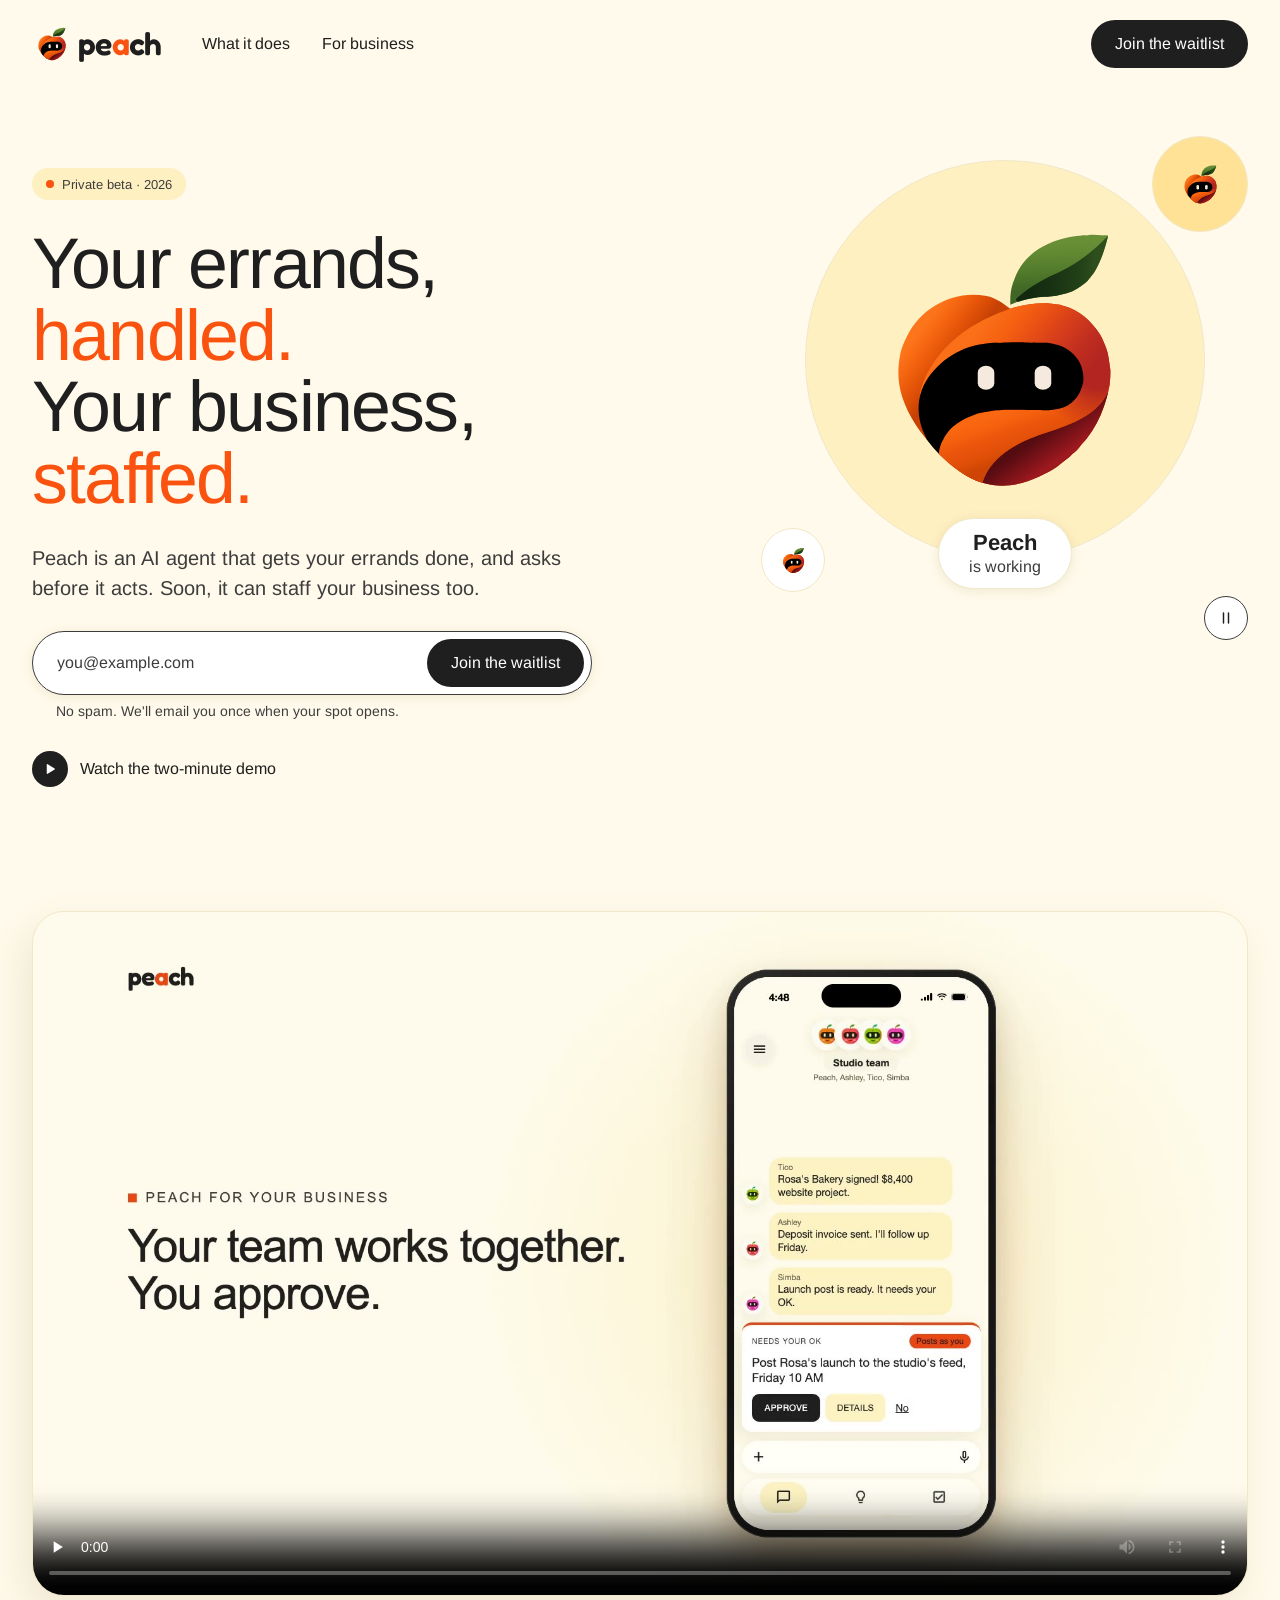
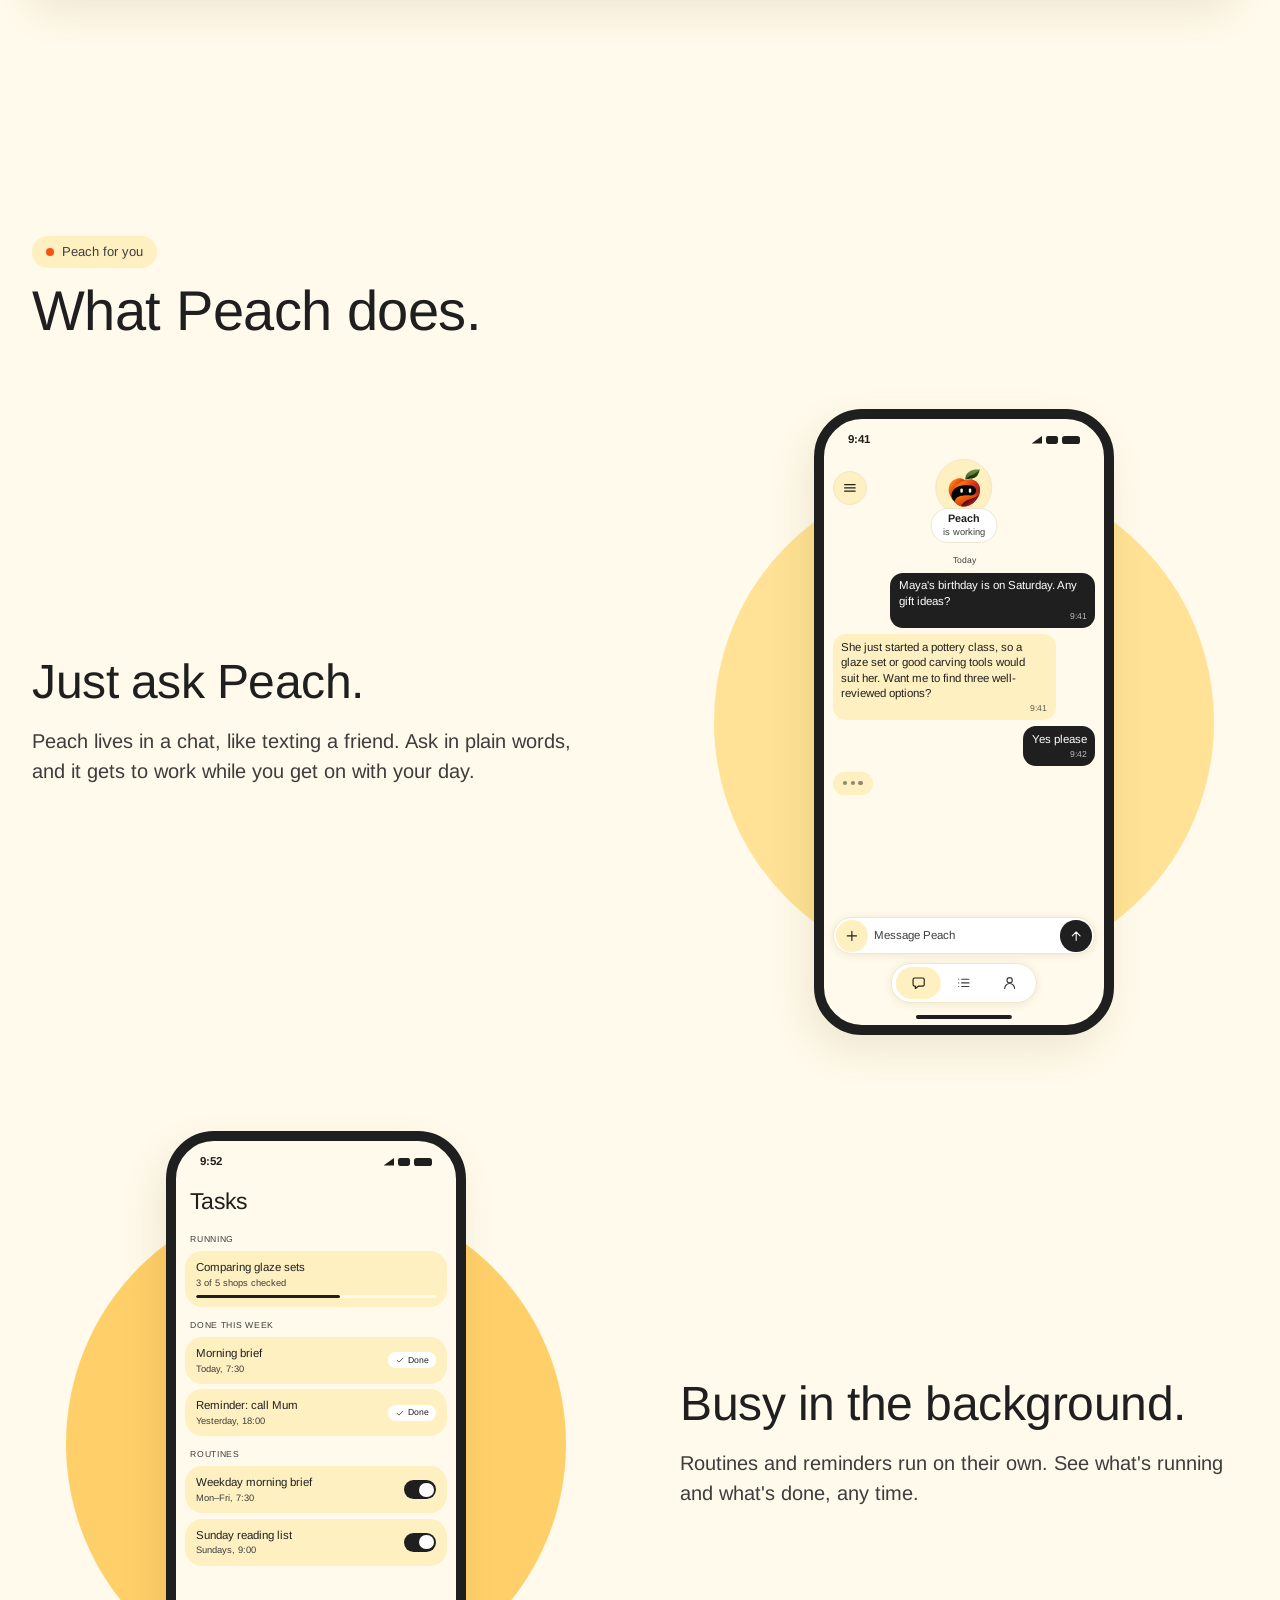
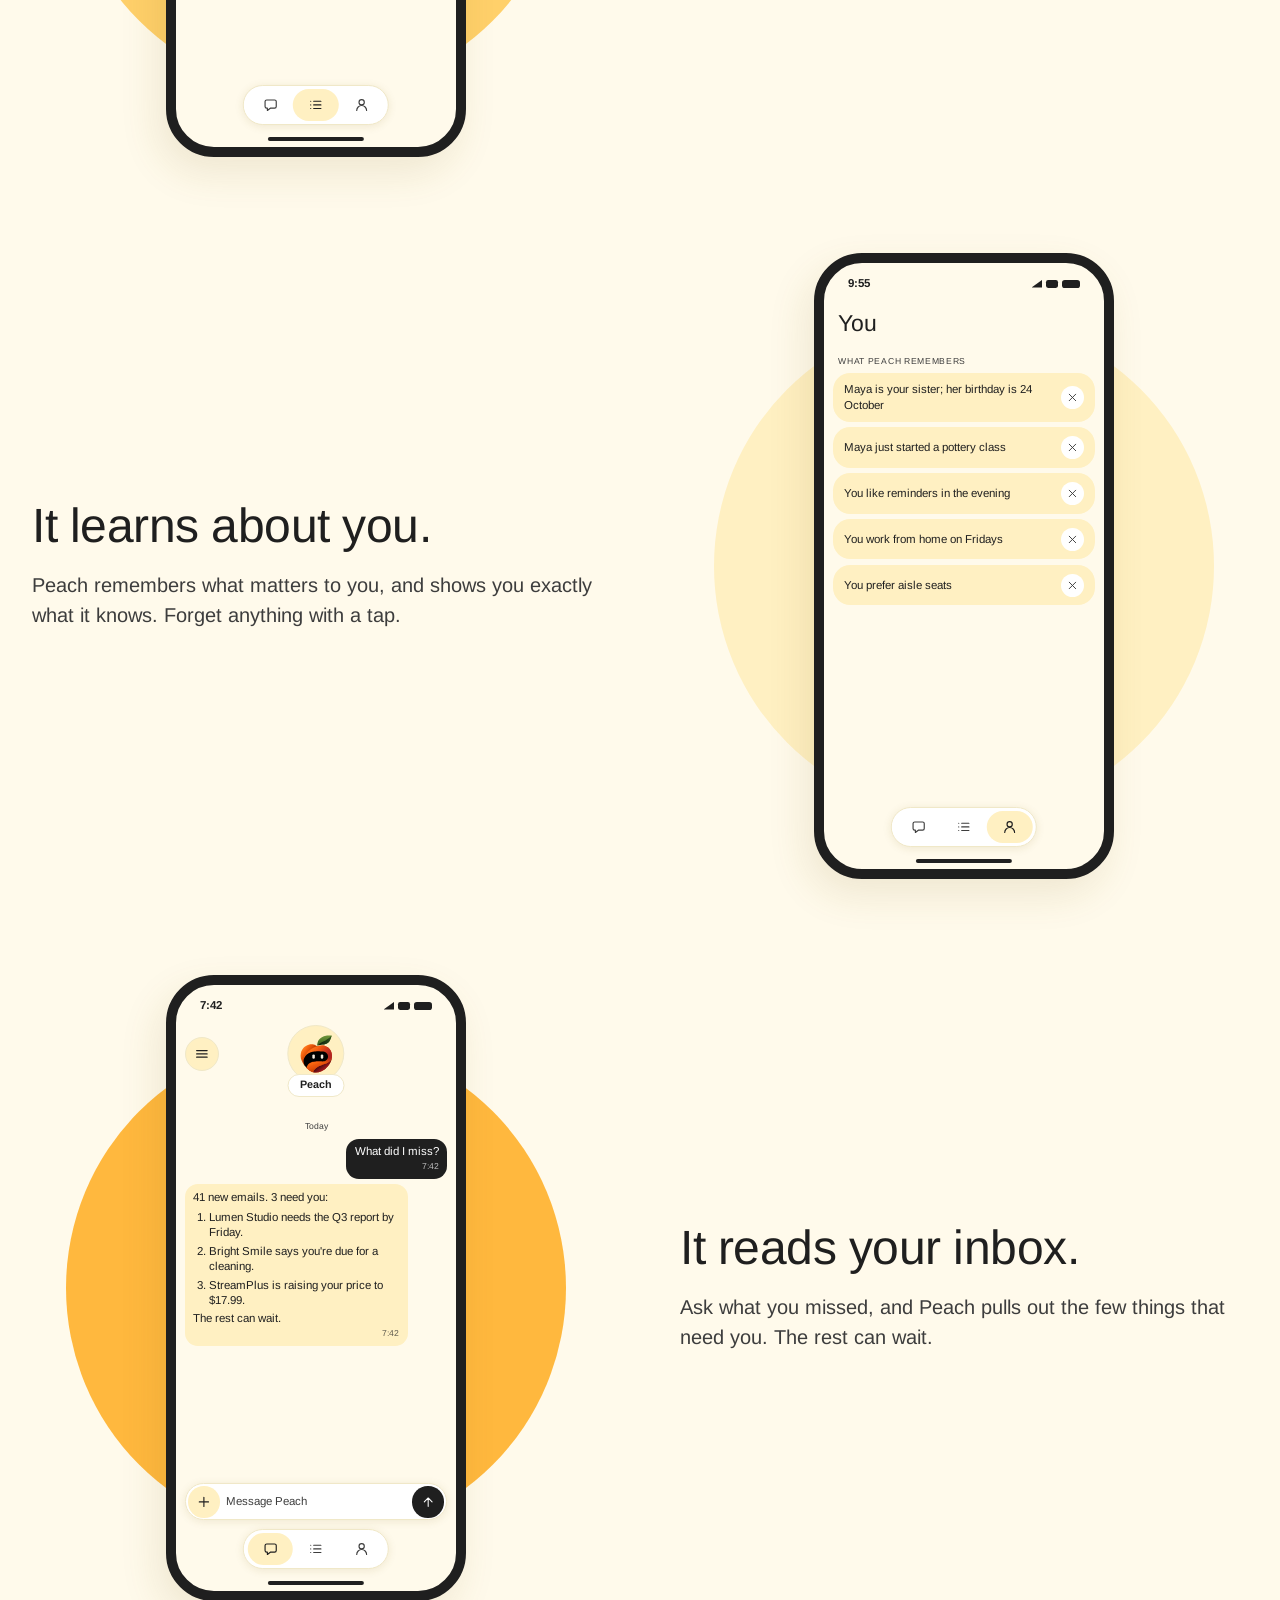
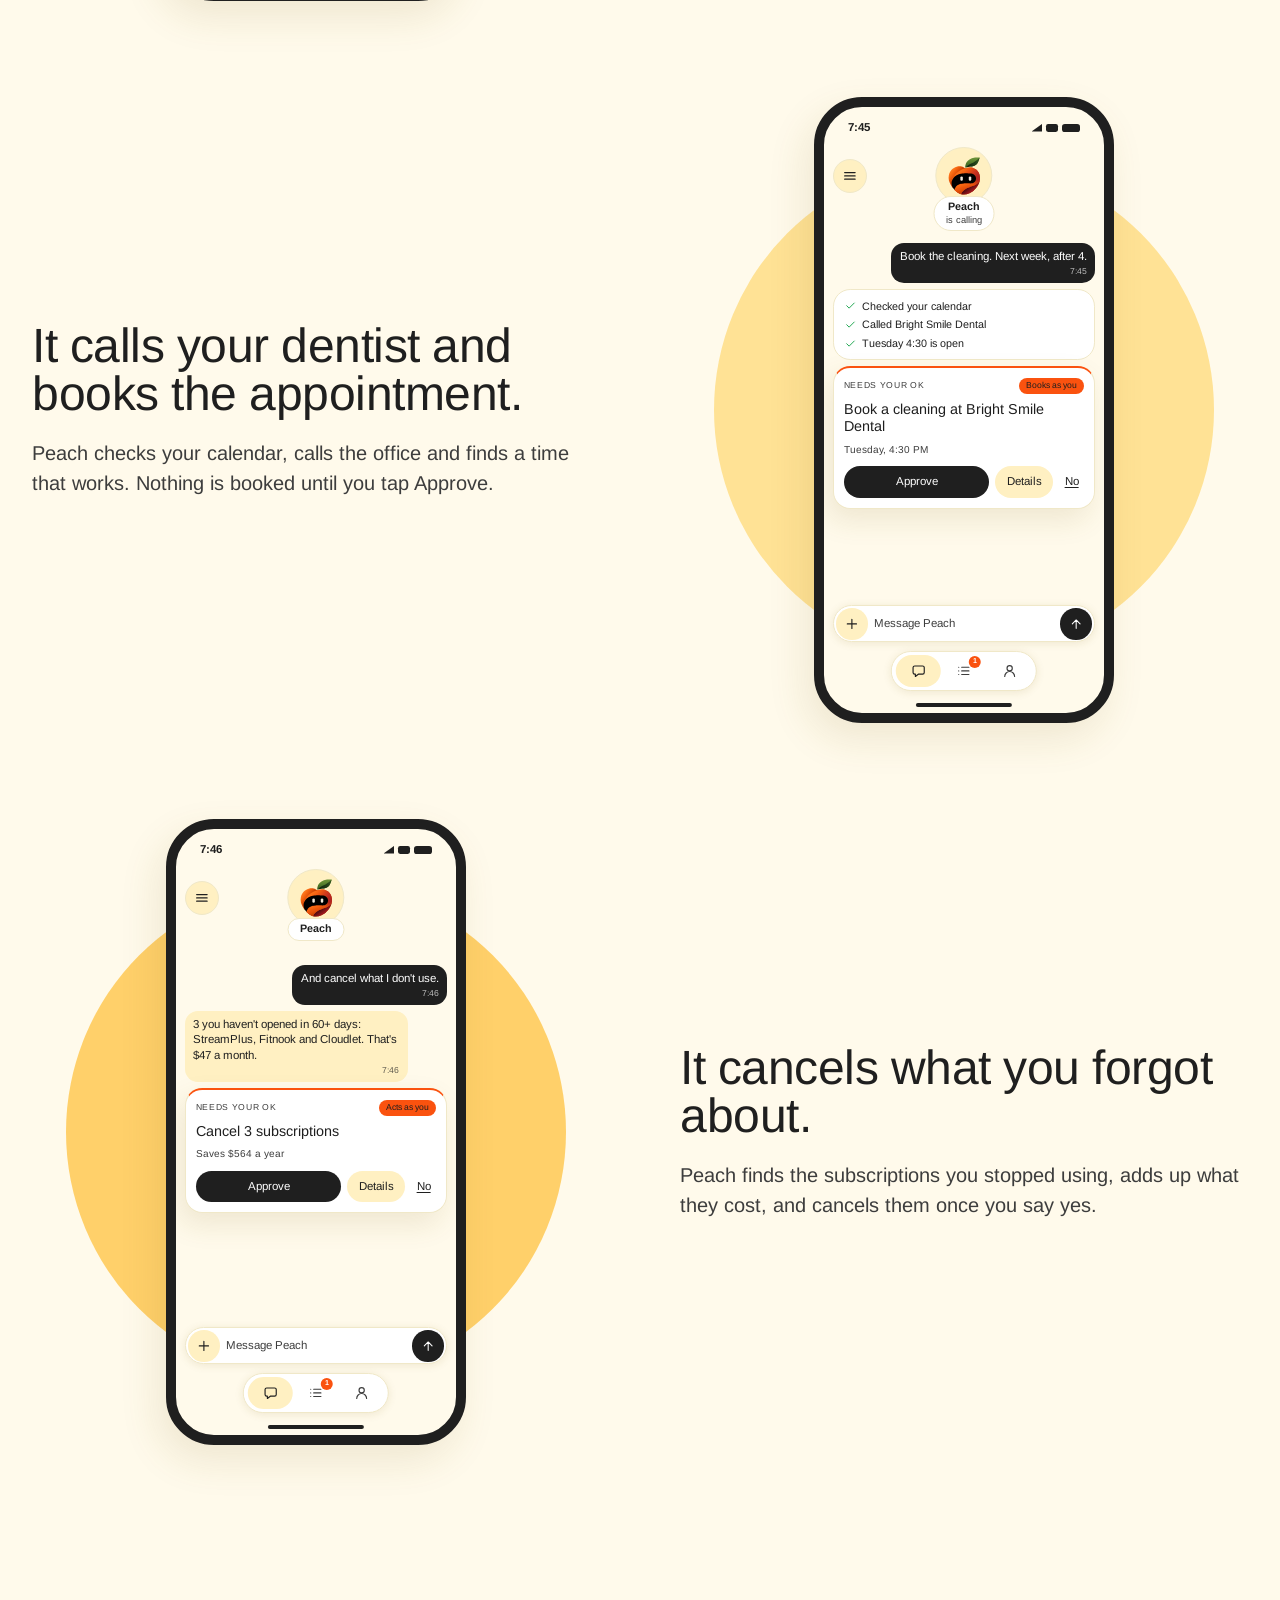
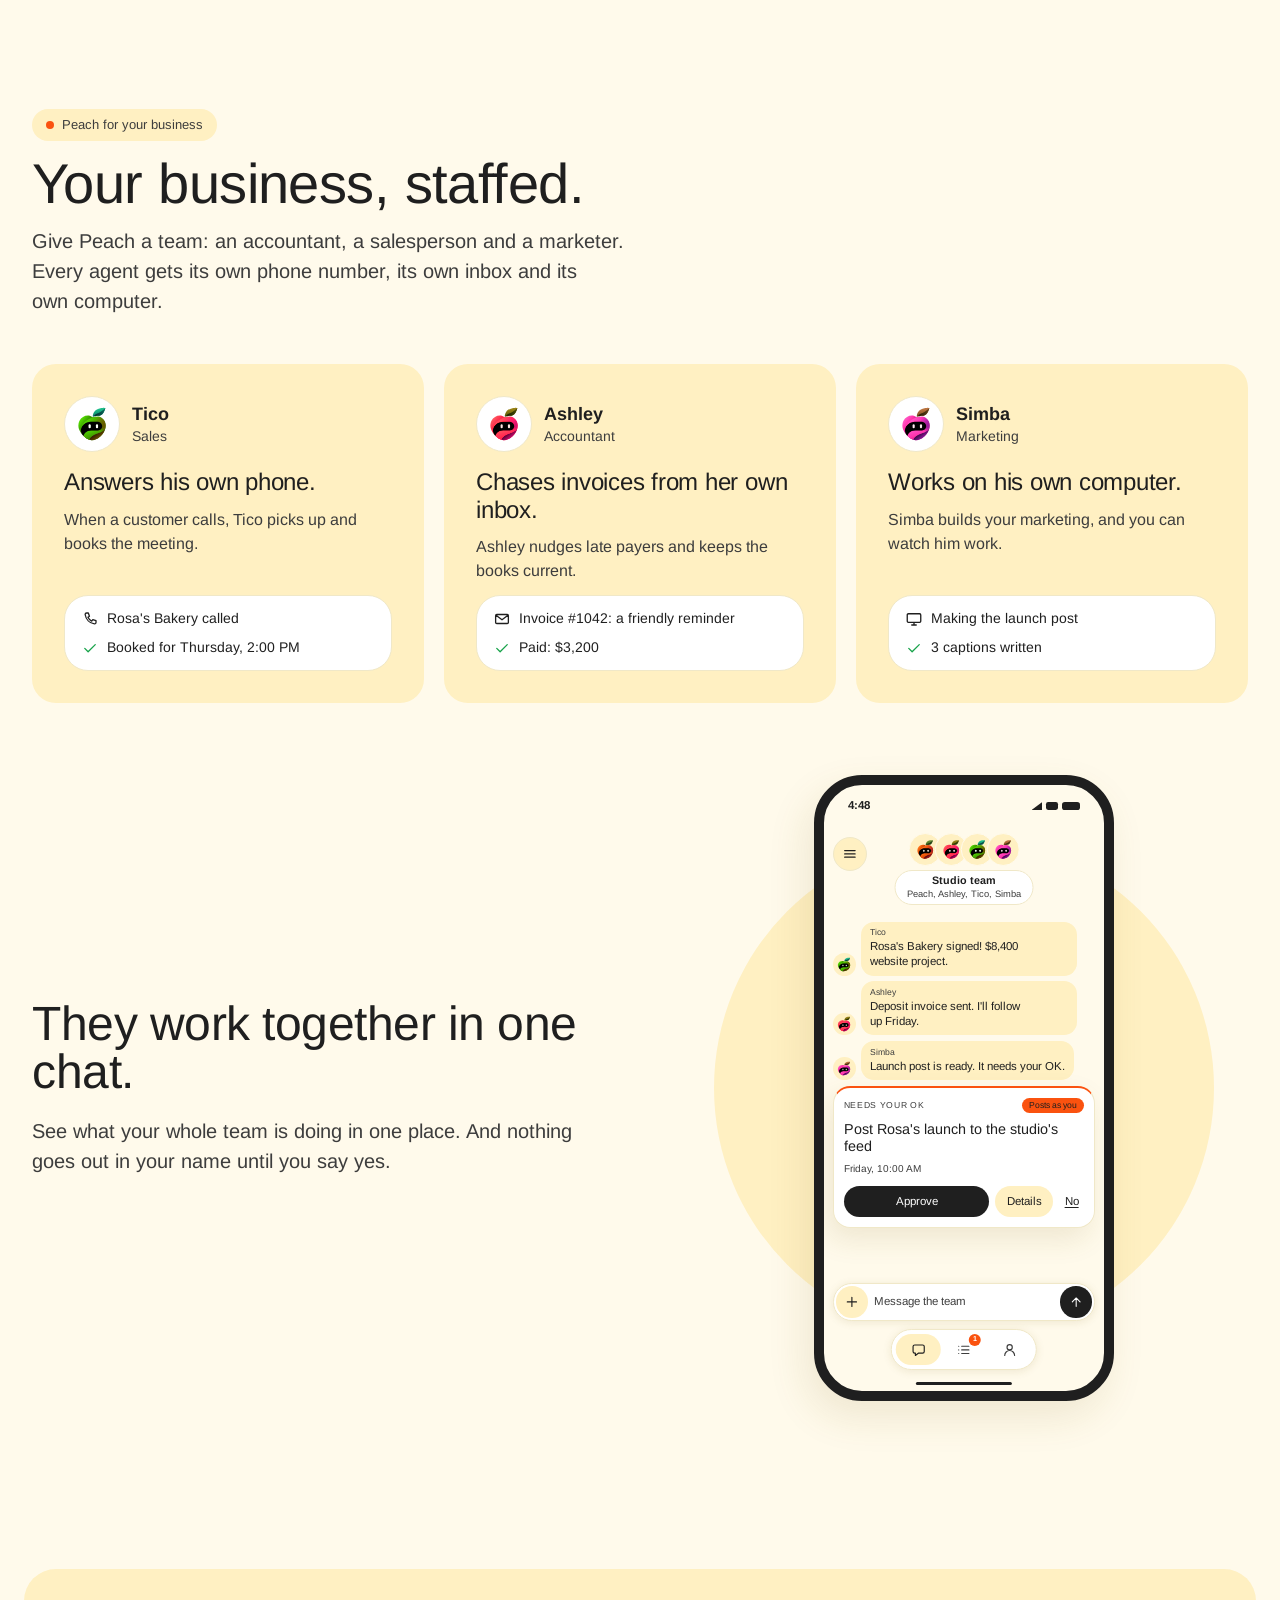
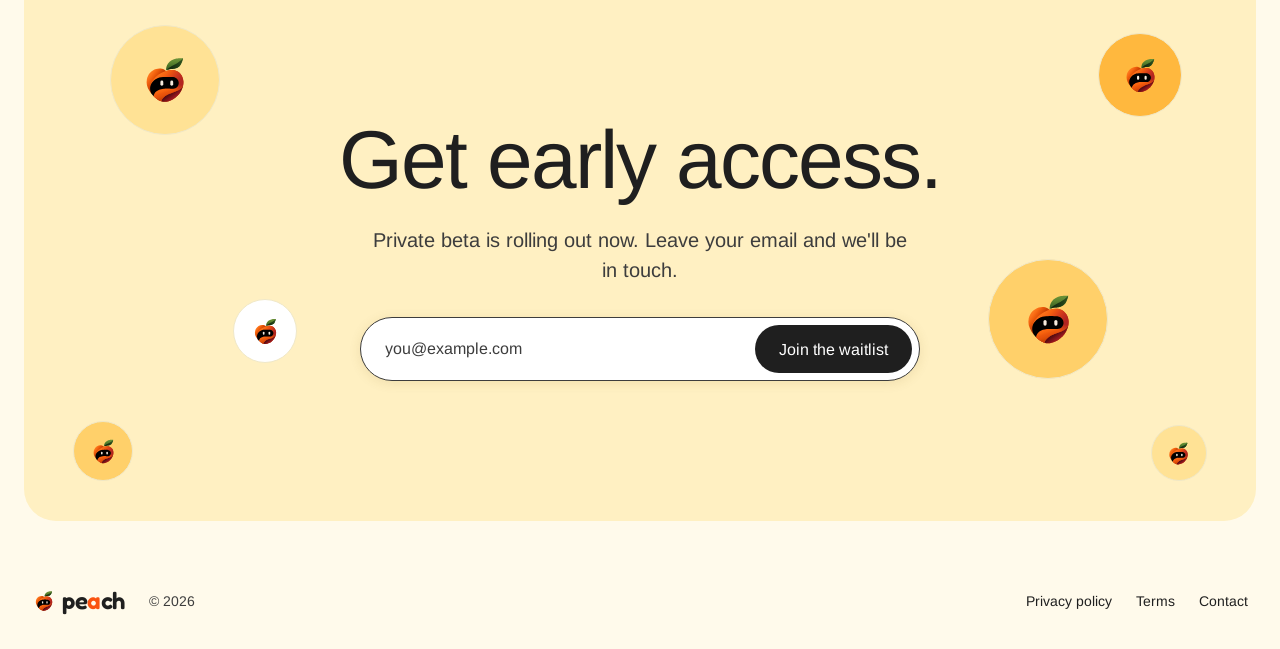
==== commit c32c4738: "Give the tab a transparent favicon, and drop the hero's typed dashes The owner asked for a tab icon " ====
--- a/index.html
+++ b/index.html
@@ -14,6 +14,7 @@
   <meta name="theme-color" content="#fffaeb">
   <link rel="canonical" href="https://peach33.com/">
   <link rel="icon" href="assets/favicon.png" type="image/png" sizes="32x32">
+  <link rel="icon" href="assets/favicon.svg" type="image/svg+xml">
   <link rel="apple-touch-icon" href="assets/apple-touch-icon.png">
   <link rel="preload" href="assets/fonts/arimo-400.woff2" as="font" type="font/woff2" crossorigin>
   <link rel="preload" href="assets/fonts/fredoka-600.woff2" as="font" type="font/woff2" crossorigin>
@@ -97,12 +98,6 @@
                 <rect x="49.77" y="60.98" width="6.4" height="11.6" rx="3.2" fill="#F5EADD"/>
                 <rect x="71.78" y="60.98" width="6.4" height="11.6" rx="3.2" fill="#F5EADD"/>
               </g>
-              <g stroke="#F5EADD" stroke-width="2.4" stroke-linecap="round" fill="none">
-                <path class="mascot-dash mascot-dash-1" d="M38 75.9 H44"/>
-                <path class="mascot-dash mascot-dash-2" d="M48 75.9 H57"/>
-                <path class="mascot-dash mascot-dash-3" d="M61 75.9 H67"/>
-                <path class="mascot-dash mascot-dash-4" d="M71 75.9 H82"/>
-              </g>
             </svg>
             <p class="name-pill"><span class="name-pill-name">Peach</span><span class="name-pill-status" data-status>is working</span></p>
           </div>
--- a/styles.css
+++ b/styles.css
@@ -378,19 +378,15 @@
   color: var(--white);
 }
 
-/* The mascot's still pose: the app's working pose with motion off (eyes squinted, all four dashes).
+/* The mascot's still pose: the app's working pose with motion off (eyes squinted), without the
+   app's typed dashes under the eyes, which the site leaves out.
    In the master's 120-unit space, the leaf turns about its base and the eyes about their centre. */
 .mascot-leaf { transform-box: view-box; transform-origin: 62.37px 38.56px; }
 .mascot-eyes { transform-box: view-box; transform-origin: 63.975px 66.78px; transform: scaleY(0.8); }
-.mascot-dash { opacity: 0.95; }
-
-/* The working animation (the app's "Chat header" spec), only while motion is on. */
+
+/* The working animation (the app's "Chat header" spec, minus the dashes), only while motion is on. */
 .motion .hero .mascot-leaf { animation: mascot-sway 1.6s ease-in-out infinite alternate; }
 .motion .hero .mascot-eyes { animation: mascot-read 2.4s infinite; }
-.motion .hero .mascot-dash-1 { animation: mascot-dash-1 2.4s step-end infinite; }
-.motion .hero .mascot-dash-2 { animation: mascot-dash-2 2.4s step-end infinite; }
-.motion .hero .mascot-dash-3 { animation: mascot-dash-3 2.4s step-end infinite; }
-.motion .hero .mascot-dash-4 { animation: mascot-dash-4 2.4s step-end infinite; }
 .hero.is-offscreen * { animation-play-state: paused !important; }
 
 @keyframes mascot-sway { from { transform: rotate(-3deg); } to { transform: rotate(3deg); } }
@@ -401,11 +397,6 @@
   83% { transform: translateX(4px) scaleY(0.12); animation-timing-function: cubic-bezier(0.4, 0, 0.6, 1); }
   88%, 100% { transform: translateX(-4px) scaleY(0.8); }
 }
-
-@keyframes mascot-dash-1 { 0% { opacity: 0; } 10% { opacity: 0.95; } 85% { opacity: 0; } }
-@keyframes mascot-dash-2 { 0% { opacity: 0; } 28% { opacity: 0.95; } 85% { opacity: 0; } }
-@keyframes mascot-dash-3 { 0% { opacity: 0; } 46% { opacity: 0.95; } 85% { opacity: 0; } }
-@keyframes mascot-dash-4 { 0% { opacity: 0; } 64% { opacity: 0.95; } 85% { opacity: 0; } }
 
 /* Floating peaches: the app's welcome-screen circles, each holding the mascot at half its size. */
 .float-peach {
